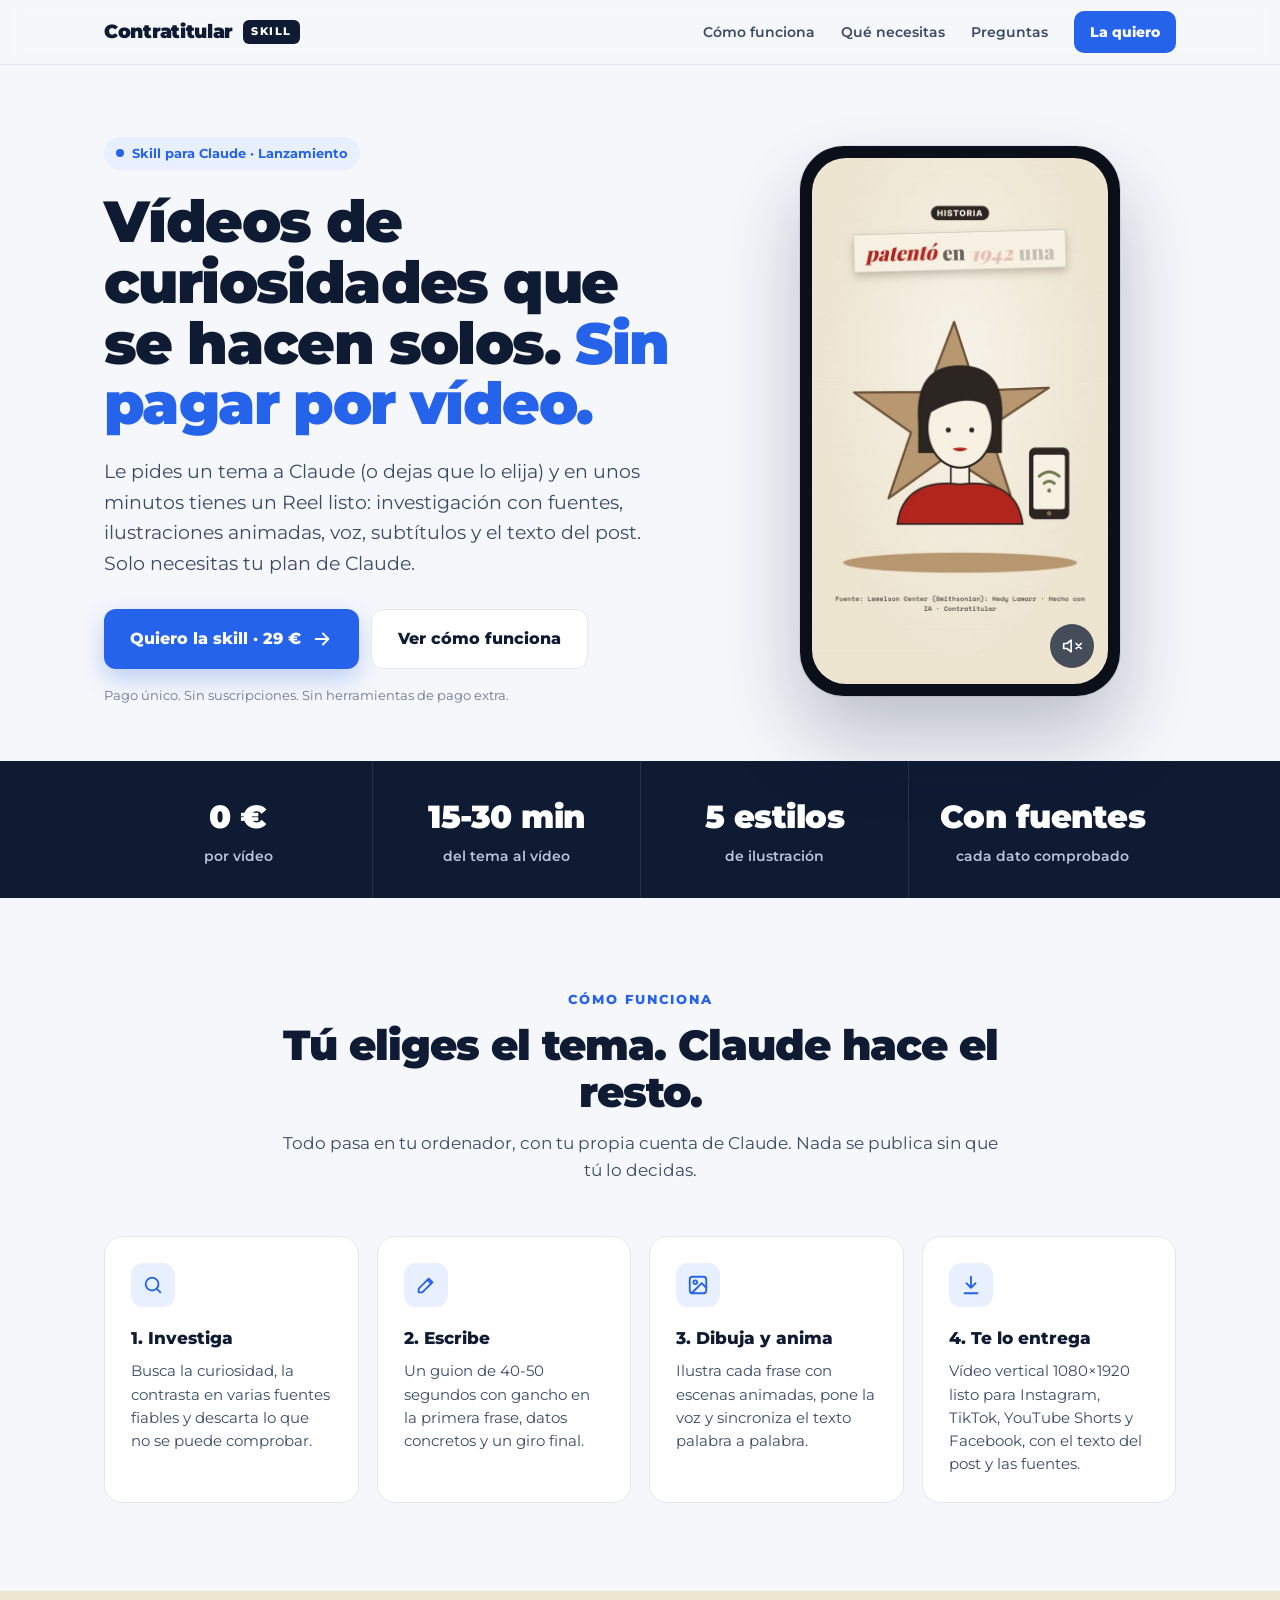
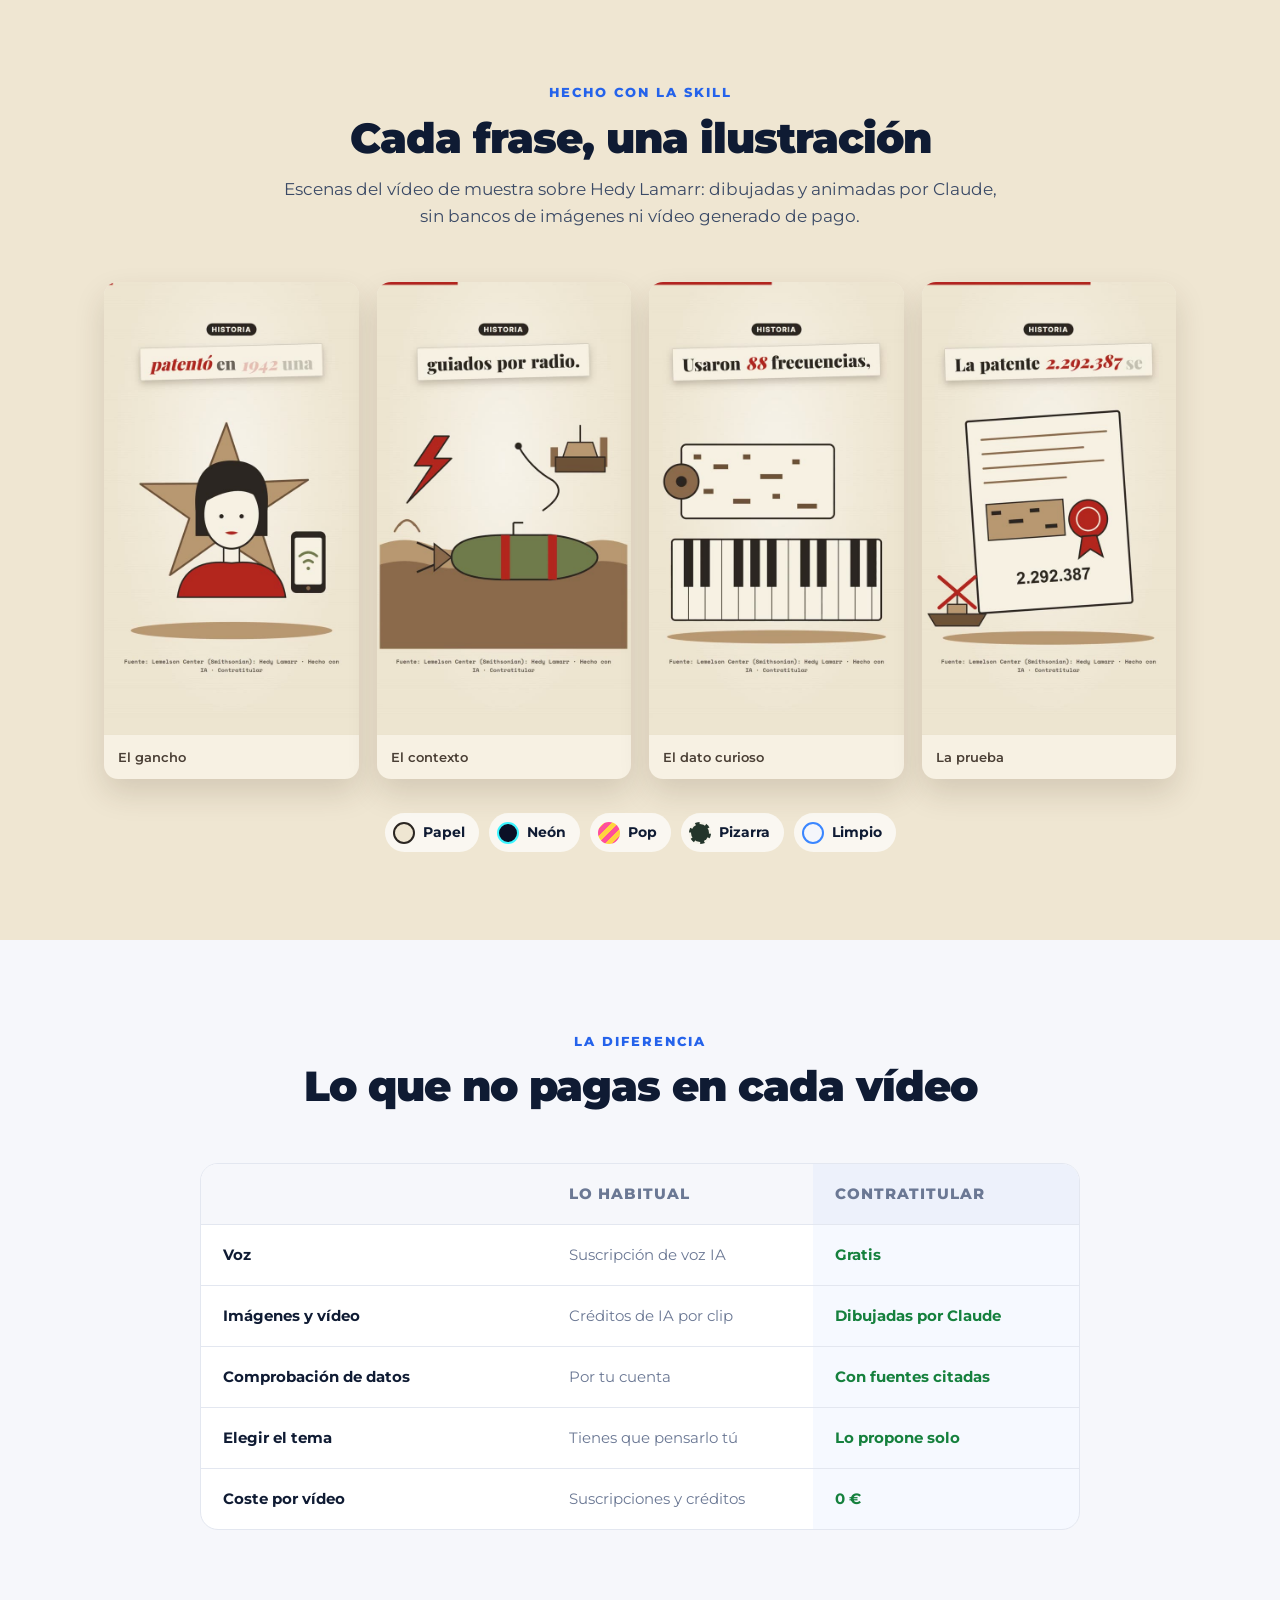
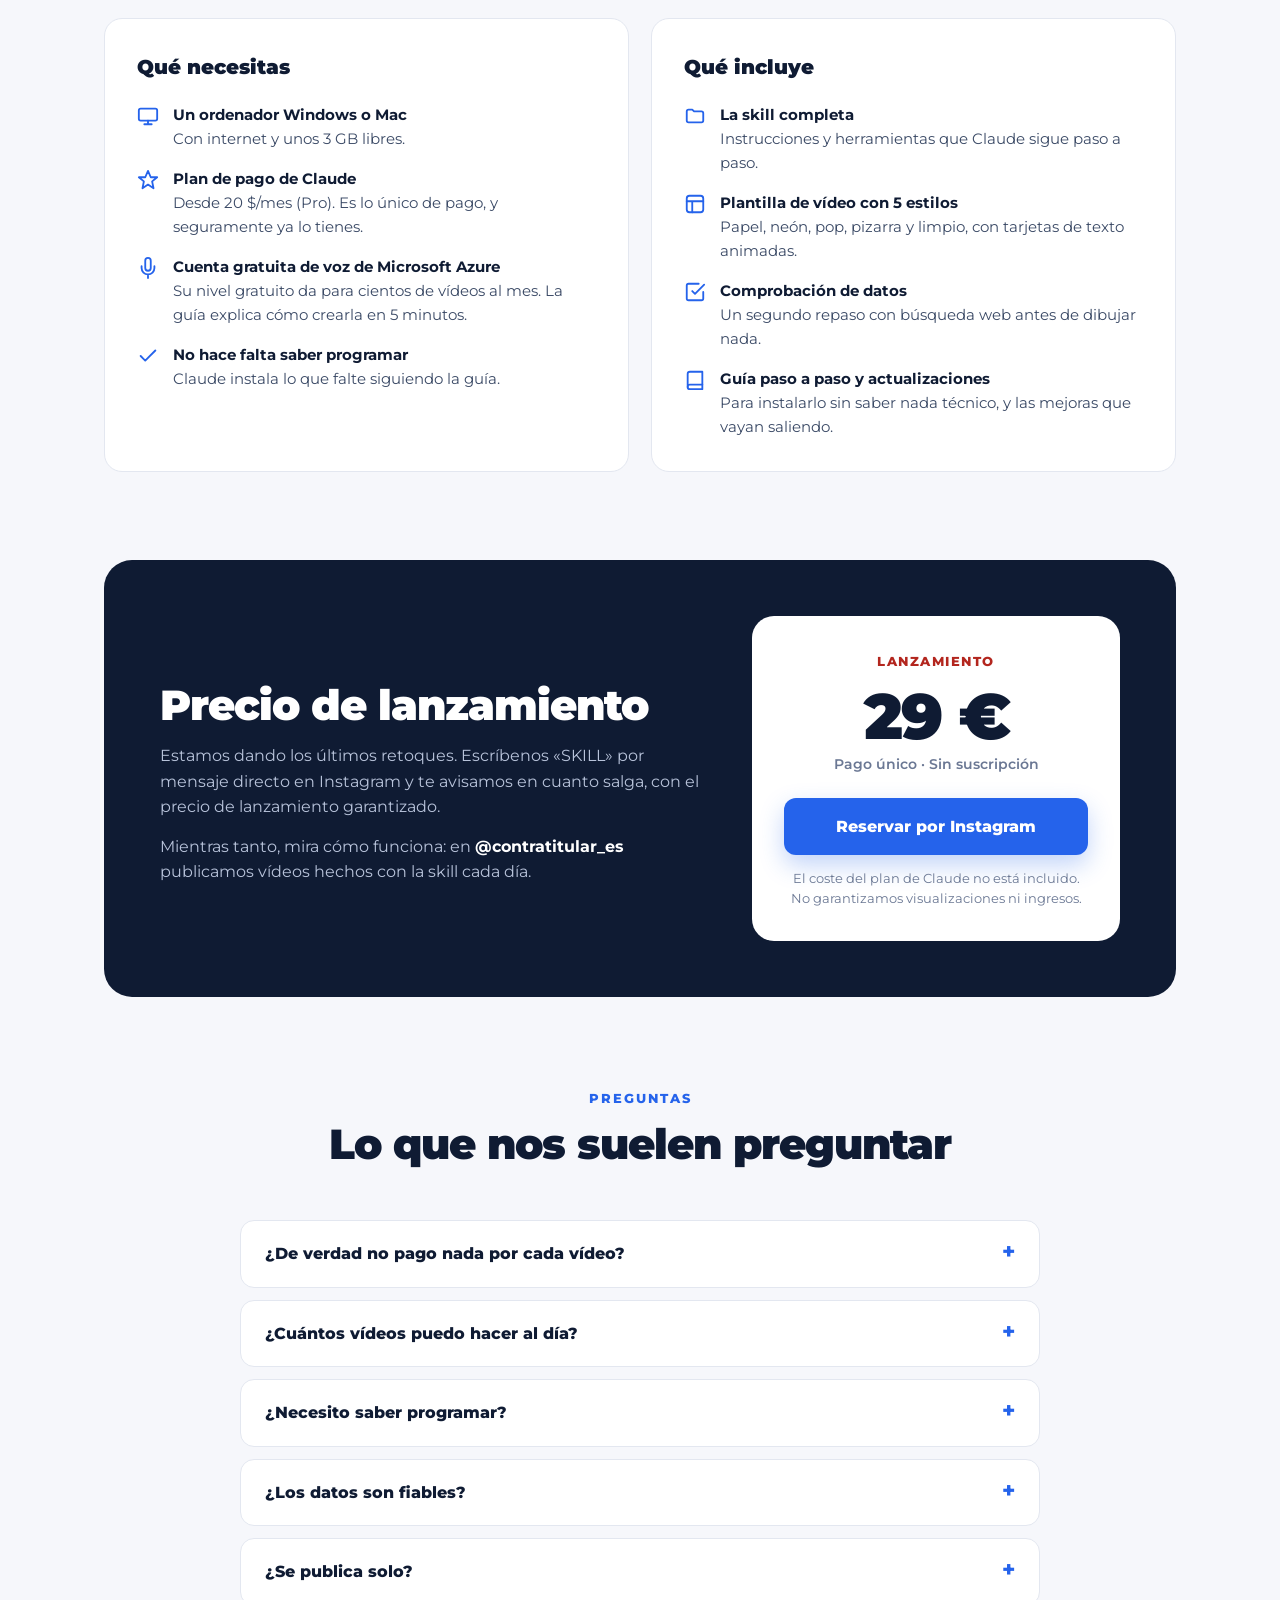
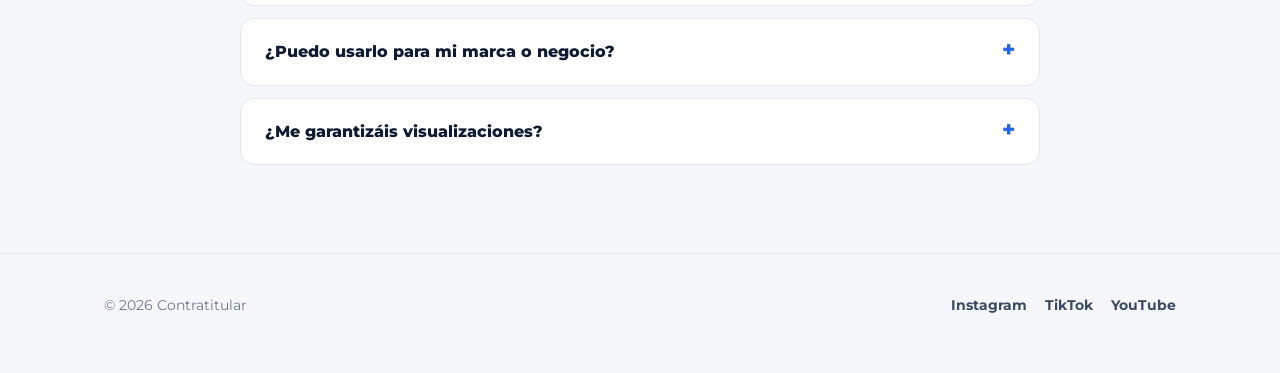
==== index.html @ 3883d8cd "Web de lanzamiento de la skill Contratitular" ====
<!doctype html>
<html lang="es">
<head>
<meta charset="utf-8">
<meta name="viewport" content="width=device-width, initial-scale=1">
<title>Contratitular · Vídeos de curiosidades gratis con Claude</title>
<meta name="description" content="La skill para crear Reels, Shorts y TikToks de curiosidades con ilustraciones animadas, voz y subtítulos. Sin pagar por vídeo: solo con tu plan de Claude.">
<meta property="og:title" content="Vídeos de curiosidades que se hacen solos">
<meta property="og:description" content="Ilustraciones animadas, voz, subtítulos y datos comprobados. 0 € por vídeo, solo con tu plan de Claude.">
<meta property="og:image" content="media/escena-1_5.jpg">
<link rel="preconnect" href="https://fonts.googleapis.com">
<link rel="preconnect" href="https://fonts.gstatic.com" crossorigin>
<link href="https://fonts.googleapis.com/css2?family=Montserrat:wght@500;600;700;800;900&display=swap" rel="stylesheet">
<style>
  :root {
    --tinta: #0F1B33;
    --tinta-2: #3B4A66;
    --suave: #6B7894;
    --fondo: #F6F7FB;
    --blanco: #FFFFFF;
    --azul: #2563EB;
    --azul-osc: #1D4ED8;
    --azul-claro: #E8EFFE;
    --rojo: #B3261E;
    --papel: #EFE6D2;
    --borde: #E3E7F0;
    --radio: 18px;
  }
  * { box-sizing: border-box; margin: 0; padding: 0; }
  html { scroll-behavior: smooth; }
  body { font-family: 'Montserrat', system-ui, sans-serif; color: var(--tinta); background: var(--fondo); line-height: 1.6; -webkit-font-smoothing: antialiased; }
  a { color: inherit; }
  img, video { display: block; max-width: 100%; }
  .envoltura { max-width: 1120px; margin: 0 auto; padding: 0 24px; }
  svg.ic { width: 22px; height: 22px; flex: none; stroke: currentColor; fill: none; stroke-width: 2; stroke-linecap: round; stroke-linejoin: round; }

  /* barra */
  .barra { position: sticky; top: 0; z-index: 10; background: rgba(246,247,251,.88); backdrop-filter: blur(10px); border-bottom: 1px solid var(--borde); }
  .barra .envoltura { display: flex; align-items: center; justify-content: space-between; height: 64px; }
  .marca { display: flex; align-items: center; gap: 10px; font-weight: 900; font-size: 19px; letter-spacing: -.3px; text-decoration: none; }
  .marca i { font-style: normal; font-size: 11px; font-weight: 800; letter-spacing: 1.5px; text-transform: uppercase; background: var(--tinta); color: #fff; padding: 3px 8px; border-radius: 6px; }
  .barra nav { display: flex; gap: 26px; align-items: center; font-size: 14px; font-weight: 600; color: var(--tinta-2); }
  .barra nav a { text-decoration: none; }
  .barra nav a:hover { color: var(--azul); }

  .boton { display: inline-flex; align-items: center; justify-content: center; gap: 10px; font: inherit; font-weight: 800; font-size: 16px; text-decoration: none; border: 0; cursor: pointer; border-radius: 12px; padding: 16px 26px; transition: transform .15s, background .15s, box-shadow .15s; }
  .boton.principal { background: var(--azul); color: #fff; box-shadow: 0 10px 24px rgba(37,99,235,.28); }
  .boton.principal:hover { background: var(--azul-osc); transform: translateY(-1px); }
  .boton.secundario { background: var(--blanco); color: var(--tinta); border: 1px solid var(--borde); }
  .boton.secundario:hover { border-color: var(--tinta-2); }
  .boton.chico { padding: 10px 16px; font-size: 14px; border-radius: 10px; box-shadow: none; }

  /* portada */
  .portada { padding: 72px 0 56px; }
  .portada .envoltura { display: grid; grid-template-columns: 1.15fr .85fr; gap: 56px; align-items: center; }
  .etiqueta { display: inline-flex; align-items: center; gap: 8px; font-size: 13px; font-weight: 700; color: var(--azul); background: var(--azul-claro); padding: 6px 12px; border-radius: 999px; margin-bottom: 22px; }
  .etiqueta b { width: 8px; height: 8px; border-radius: 50%; background: var(--azul); }
  h1 { font-size: clamp(36px, 5vw, 58px); line-height: 1.05; font-weight: 900; letter-spacing: -1.6px; }
  h1 em { font-style: normal; color: var(--azul); }
  .entradilla { font-size: 19px; color: var(--tinta-2); margin: 22px 0 30px; max-width: 560px; }
  .acciones { display: flex; gap: 12px; flex-wrap: wrap; }
  .nota { margin-top: 16px; font-size: 13px; color: var(--suave); }

  .movil { position: relative; width: 320px; margin: 0 auto; background: #0B0F1A; border-radius: 44px; padding: 12px; box-shadow: 0 40px 80px rgba(15,27,51,.25), 0 0 0 1px rgba(15,27,51,.08); }
  .movil video { width: 100%; aspect-ratio: 9/16; object-fit: cover; border-radius: 34px; background: var(--papel); }
  .sonido { position: absolute; bottom: 28px; right: 26px; width: 44px; height: 44px; border-radius: 50%; border: 0; background: rgba(15,27,51,.75); color: #fff; display: grid; place-items: center; cursor: pointer; }
  .sonido svg { width: 20px; height: 20px; }

  /* cifras */
  .cifras { background: var(--tinta); color: #fff; }
  .cifras .envoltura { display: grid; grid-template-columns: repeat(4, 1fr); }
  .cifra { padding: 30px 20px; text-align: center; border-left: 1px solid rgba(255,255,255,.1); }
  .cifra:first-child { border-left: 0; }
  .cifra strong { display: block; font-size: 32px; font-weight: 900; letter-spacing: -.5px; }
  .cifra span { font-size: 14px; color: #B8C3DA; font-weight: 600; }

  section { padding: 88px 0; }
  .titular { text-align: center; max-width: 720px; margin: 0 auto 52px; }
  .titular small { font-size: 13px; font-weight: 800; letter-spacing: 2px; text-transform: uppercase; color: var(--azul); }
  h2 { font-size: clamp(28px, 3.6vw, 42px); line-height: 1.12; font-weight: 900; letter-spacing: -1px; margin-top: 10px; }
  .titular p { color: var(--tinta-2); font-size: 17px; margin-top: 14px; }

  /* pasos */
  .pasos { display: grid; grid-template-columns: repeat(4, 1fr); gap: 18px; }
  .paso { background: var(--blanco); border: 1px solid var(--borde); border-radius: var(--radio); padding: 26px; }
  .paso .num { width: 44px; height: 44px; border-radius: 12px; display: grid; place-items: center; background: var(--azul-claro); color: var(--azul); margin-bottom: 18px; }
  .paso h3 { font-size: 17px; font-weight: 800; margin-bottom: 8px; }
  .paso p { font-size: 14.5px; color: var(--tinta-2); }

  /* escenas */
  .escenas { background: var(--papel); }
  .galeria { display: grid; grid-template-columns: repeat(4, 1fr); gap: 18px; }
  .galeria figure { background: #F7F1E3; border-radius: 14px; overflow: hidden; box-shadow: 0 14px 30px rgba(60,40,20,.15); }
  .galeria img { aspect-ratio: 9/16; object-fit: cover; width: 100%; }
  .galeria figcaption { font-size: 13px; font-weight: 600; color: #4A3F35; padding: 12px 14px; }
  .estilos { display: flex; gap: 10px; flex-wrap: wrap; justify-content: center; margin-top: 34px; }
  .estilo { display: flex; align-items: center; gap: 8px; background: rgba(255,255,255,.7); border-radius: 999px; padding: 8px 14px 8px 8px; font-size: 14px; font-weight: 700; }
  .estilo b { width: 22px; height: 22px; border-radius: 50%; }

  /* comparación */
  .tabla { background: var(--blanco); border: 1px solid var(--borde); border-radius: var(--radio); overflow: hidden; max-width: 880px; margin: 0 auto; }
  .fila { display: grid; grid-template-columns: 1.3fr 1fr 1fr; border-top: 1px solid var(--borde); }
  .fila:first-child { border-top: 0; background: var(--fondo); font-size: 13px; font-weight: 800; letter-spacing: 1px; text-transform: uppercase; color: var(--suave); }
  .fila > div { padding: 18px 22px; font-size: 15px; display: flex; align-items: center; gap: 10px; }
  .fila > div:first-child { font-weight: 700; }
  .fila .si { color: #15803D; font-weight: 700; }
  .fila .no { color: var(--suave); }
  .fila > div:last-child { background: rgba(37,99,235,.04); }

  /* requisitos e incluye */
  .dos { display: grid; grid-template-columns: 1fr 1fr; gap: 22px; }
  .caja { background: var(--blanco); border: 1px solid var(--borde); border-radius: var(--radio); padding: 32px; }
  .caja h3 { font-size: 20px; font-weight: 900; margin-bottom: 20px; }
  .lista { list-style: none; display: grid; gap: 16px; }
  .lista li { display: flex; gap: 14px; font-size: 15px; color: var(--tinta-2); }
  .lista li strong { color: var(--tinta); display: block; }
  .lista .ic { color: var(--azul); margin-top: 2px; }

  /* precio */
  .precio { background: var(--tinta); color: #fff; border-radius: 28px; padding: 56px; display: grid; grid-template-columns: 1.2fr .8fr; gap: 40px; align-items: center; }
  .precio h2 { color: #fff; }
  .precio p { color: #B8C3DA; margin-top: 14px; font-size: 16px; }
  .tarifa { background: #fff; color: var(--tinta); border-radius: 22px; padding: 32px; text-align: center; }
  .tarifa small { font-size: 13px; font-weight: 800; letter-spacing: 1.5px; text-transform: uppercase; color: var(--rojo); }
  .tarifa .importe { font-size: 64px; font-weight: 900; letter-spacing: -2px; line-height: 1.1; margin: 8px 0 2px; }
  .tarifa .unico { font-size: 14px; color: var(--suave); font-weight: 600; margin-bottom: 22px; }
  .tarifa .boton { width: 100%; }
  .tarifa .letra { font-size: 12.5px; color: var(--suave); margin-top: 14px; }

  /* preguntas */
  .faq { max-width: 800px; margin: 0 auto; display: grid; gap: 12px; }
  details { background: var(--blanco); border: 1px solid var(--borde); border-radius: 14px; padding: 20px 24px; }
  summary { font-weight: 800; font-size: 16px; cursor: pointer; list-style: none; display: flex; justify-content: space-between; gap: 16px; }
  summary::-webkit-details-marker { display: none; }
  summary::after { content: '+'; font-size: 22px; line-height: 1; color: var(--azul); }
  details[open] summary::after { content: '–'; }
  details p { margin-top: 12px; color: var(--tinta-2); font-size: 15px; }

  footer { border-top: 1px solid var(--borde); padding: 40px 0 56px; font-size: 14px; color: var(--suave); }
  footer .envoltura { display: flex; justify-content: space-between; gap: 20px; flex-wrap: wrap; align-items: center; }
  .redes { display: flex; gap: 18px; }
  .redes a { display: flex; align-items: center; gap: 6px; text-decoration: none; font-weight: 700; color: var(--tinta-2); }
  .redes a:hover { color: var(--azul); }

  .fijo { display: none; }

  @media (max-width: 900px) {
    .portada .envoltura, .precio, .dos { grid-template-columns: 1fr; }
    .portada { padding-top: 40px; }
    .pasos, .galeria { grid-template-columns: 1fr 1fr; }
    .cifras .envoltura { grid-template-columns: 1fr 1fr; }
    .cifra:nth-child(3) { border-left: 0; }
    .cifra { border-top: 1px solid rgba(255,255,255,.1); }
    .barra nav a:not(.boton) { display: none; }
    .precio { padding: 32px 24px; }
    section { padding: 64px 0; }
    .fila { grid-template-columns: 1fr 1fr 1fr; }
    .fila > div { padding: 14px 12px; font-size: 13.5px; }
  }
  @media (max-width: 560px) {
    .envoltura { padding: 0 16px; }
    .pasos { grid-template-columns: 1fr; }
    .cifra { padding: 22px 10px; }
    .cifra strong { font-size: 22px; }
    .cifra span { font-size: 12.5px; }
    .movil { width: 260px; }
    .fijo { display: block; position: fixed; left: 12px; right: 12px; bottom: 12px; z-index: 20; }
    .fijo .boton { width: 100%; }
    footer { padding-bottom: 96px; }
  }
</style>
</head>
<body>

<header class="barra">
  <div class="envoltura">
    <a class="marca" href="#">Contratitular <i>Skill</i></a>
    <nav>
      <a href="#como">Cómo funciona</a>
      <a href="#requisitos">Qué necesitas</a>
      <a href="#preguntas">Preguntas</a>
      <a class="boton principal chico" href="#precio">La quiero</a>
    </nav>
  </div>
</header>

<main>
  <div class="portada">
    <div class="envoltura">
      <div>
        <span class="etiqueta"><b></b>Skill para Claude · Lanzamiento</span>
        <h1>Vídeos de curiosidades que se hacen solos. <em>Sin pagar por vídeo.</em></h1>
        <p class="entradilla">Le pides un tema a Claude (o dejas que lo elija) y en unos minutos tienes un Reel listo: investigación con fuentes, ilustraciones animadas, voz, subtítulos y el texto del post. Solo necesitas tu plan de Claude.</p>
        <div class="acciones">
          <a class="boton principal" href="#precio">Quiero la skill · 29 €
            <svg class="ic" viewBox="0 0 24 24"><path d="M5 12h14M13 6l6 6-6 6"/></svg></a>
          <a class="boton secundario" href="#como">Ver cómo funciona</a>
        </div>
        <p class="nota">Pago único. Sin suscripciones. Sin herramientas de pago extra.</p>
      </div>
      <div class="movil">
        <video id="muestra" src="media/muestra-hedy.mp4" poster="media/escena-1_5.jpg" autoplay muted loop playsinline></video>
        <button class="sonido" id="sonido" aria-label="Activar sonido">
          <svg viewBox="0 0 24 24" fill="none" stroke="currentColor" stroke-width="2" stroke-linecap="round" stroke-linejoin="round"><path d="M11 5 6 9H2v6h4l5 4V5z"/><path id="ondas" d="M23 9l-6 6M17 9l6 6"/></svg>
        </button>
      </div>
    </div>
  </div>

  <div class="cifras">
    <div class="envoltura">
      <div class="cifra"><strong>0 €</strong><span>por vídeo</span></div>
      <div class="cifra"><strong>15-30 min</strong><span>del tema al vídeo</span></div>
      <div class="cifra"><strong>5 estilos</strong><span>de ilustración</span></div>
      <div class="cifra"><strong>Con fuentes</strong><span>cada dato comprobado</span></div>
    </div>
  </div>

  <section id="como">
    <div class="envoltura">
      <div class="titular">
        <small>Cómo funciona</small>
        <h2>Tú eliges el tema. Claude hace el resto.</h2>
        <p>Todo pasa en tu ordenador, con tu propia cuenta de Claude. Nada se publica sin que tú lo decidas.</p>
      </div>
      <div class="pasos">
        <div class="paso">
          <div class="num"><svg class="ic" viewBox="0 0 24 24"><circle cx="11" cy="11" r="7"/><path d="m20 20-3.5-3.5"/></svg></div>
          <h3>1. Investiga</h3>
          <p>Busca la curiosidad, la contrasta en varias fuentes fiables y descarta lo que no se puede comprobar.</p>
        </div>
        <div class="paso">
          <div class="num"><svg class="ic" viewBox="0 0 24 24"><path d="M4 20h4L19 9l-4-4L4 16v4z"/><path d="m13.5 6.5 4 4"/></svg></div>
          <h3>2. Escribe</h3>
          <p>Un guion de 40-50 segundos con gancho en la primera frase, datos concretos y un giro final.</p>
        </div>
        <div class="paso">
          <div class="num"><svg class="ic" viewBox="0 0 24 24"><rect x="3" y="3" width="18" height="18" rx="3"/><circle cx="9" cy="9" r="2"/><path d="m21 15-5-5L5 21"/></svg></div>
          <h3>3. Dibuja y anima</h3>
          <p>Ilustra cada frase con escenas animadas, pone la voz y sincroniza el texto palabra a palabra.</p>
        </div>
        <div class="paso">
          <div class="num"><svg class="ic" viewBox="0 0 24 24"><path d="M12 3v12M7 10l5 5 5-5"/><path d="M5 21h14"/></svg></div>
          <h3>4. Te lo entrega</h3>
          <p>Vídeo vertical 1080×1920 listo para Instagram, TikTok, YouTube Shorts y Facebook, con el texto del post y las fuentes.</p>
        </div>
      </div>
    </div>
  </section>

  <section class="escenas">
    <div class="envoltura">
      <div class="titular">
        <small>Hecho con la skill</small>
        <h2>Cada frase, una ilustración</h2>
        <p>Escenas del vídeo de muestra sobre Hedy Lamarr: dibujadas y animadas por Claude, sin bancos de imágenes ni vídeo generado de pago.</p>
      </div>
      <div class="galeria">
        <figure><img src="media/escena-1_5.jpg" alt="Escena: una actriz de cine con un móvil" loading="lazy"><figcaption>El gancho</figcaption></figure>
        <figure><img src="media/escena-14.jpg" alt="Escena: un torpedo guiado por radio" loading="lazy"><figcaption>El contexto</figcaption></figure>
        <figure><img src="media/escena-21.jpg" alt="Escena: un piano y un rollo de pianola" loading="lazy"><figcaption>El dato curioso</figcaption></figure>
        <figure><img src="media/escena-29.jpg" alt="Escena: la patente número 2.292.387" loading="lazy"><figcaption>La prueba</figcaption></figure>
      </div>
      <div class="estilos">
        <span class="estilo"><b style="background:#EFE6D2;border:2px solid #2B2622"></b>Papel</span>
        <span class="estilo"><b style="background:#0B1026;border:2px solid #3DF5FF"></b>Neón</span>
        <span class="estilo"><b style="background:repeating-linear-gradient(135deg,#FFD23F 0 5px,#FF4F9A 5px 10px)"></b>Pop</span>
        <span class="estilo"><b style="background:#23352B;border:2px dashed #F3F1E7"></b>Pizarra</span>
        <span class="estilo"><b style="background:#F4F6FB;border:2px solid #3A86FF"></b>Limpio</span>
      </div>
    </div>
  </section>

  <section>
    <div class="envoltura">
      <div class="titular">
        <small>La diferencia</small>
        <h2>Lo que no pagas en cada vídeo</h2>
      </div>
      <div class="tabla">
        <div class="fila"><div></div><div>Lo habitual</div><div>Contratitular</div></div>
        <div class="fila"><div>Voz</div><div class="no">Suscripción de voz IA</div><div class="si">Gratis</div></div>
        <div class="fila"><div>Imágenes y vídeo</div><div class="no">Créditos de IA por clip</div><div class="si">Dibujadas por Claude</div></div>
        <div class="fila"><div>Comprobación de datos</div><div class="no">Por tu cuenta</div><div class="si">Con fuentes citadas</div></div>
        <div class="fila"><div>Elegir el tema</div><div class="no">Tienes que pensarlo tú</div><div class="si">Lo propone solo</div></div>
        <div class="fila"><div>Coste por vídeo</div><div class="no">Suscripciones y créditos</div><div class="si">0 €</div></div>
      </div>
    </div>
  </section>

  <section id="requisitos" style="padding-top:0">
    <div class="envoltura dos">
      <div class="caja">
        <h3>Qué necesitas</h3>
        <ul class="lista">
          <li><svg class="ic" viewBox="0 0 24 24"><rect x="2" y="4" width="20" height="13" rx="2"/><path d="M8 21h8M12 17v4"/></svg><div><strong>Un ordenador Windows o Mac</strong>Con internet y unos 3 GB libres.</div></li>
          <li><svg class="ic" viewBox="0 0 24 24"><path d="M12 2l3 7h7l-5.5 4.5L18 21l-6-4-6 4 1.5-7.5L2 9h7z"/></svg><div><strong>Plan de pago de Claude</strong>Desde 20 $/mes (Pro). Es lo único de pago, y seguramente ya lo tienes.</div></li>
          <li><svg class="ic" viewBox="0 0 24 24"><path d="M12 1a3 3 0 0 0-3 3v8a3 3 0 0 0 6 0V4a3 3 0 0 0-3-3z"/><path d="M19 10v2a7 7 0 0 1-14 0v-2M12 19v4"/></svg><div><strong>Cuenta gratuita de voz de Microsoft Azure</strong>Su nivel gratuito da para cientos de vídeos al mes. La guía explica cómo crearla en 5 minutos.</div></li>
          <li><svg class="ic" viewBox="0 0 24 24"><path d="M20 6 9 17l-5-5"/></svg><div><strong>No hace falta saber programar</strong>Claude instala lo que falte siguiendo la guía.</div></li>
        </ul>
      </div>
      <div class="caja">
        <h3>Qué incluye</h3>
        <ul class="lista">
          <li><svg class="ic" viewBox="0 0 24 24"><path d="M3 7a2 2 0 0 1 2-2h4l2 2h8a2 2 0 0 1 2 2v8a2 2 0 0 1-2 2H5a2 2 0 0 1-2-2z"/></svg><div><strong>La skill completa</strong>Instrucciones y herramientas que Claude sigue paso a paso.</div></li>
          <li><svg class="ic" viewBox="0 0 24 24"><rect x="3" y="3" width="18" height="18" rx="3"/><path d="M3 9h18M9 21V9"/></svg><div><strong>Plantilla de vídeo con 5 estilos</strong>Papel, neón, pop, pizarra y limpio, con tarjetas de texto animadas.</div></li>
          <li><svg class="ic" viewBox="0 0 24 24"><path d="M9 11l3 3L22 4"/><path d="M21 12v7a2 2 0 0 1-2 2H5a2 2 0 0 1-2-2V5a2 2 0 0 1 2-2h11"/></svg><div><strong>Comprobación de datos</strong>Un segundo repaso con búsqueda web antes de dibujar nada.</div></li>
          <li><svg class="ic" viewBox="0 0 24 24"><path d="M4 19.5A2.5 2.5 0 0 1 6.5 17H20V3H6.5A2.5 2.5 0 0 0 4 5.5z"/><path d="M4 19.5A2.5 2.5 0 0 0 6.5 22H20v-5"/></svg><div><strong>Guía paso a paso y actualizaciones</strong>Para instalarlo sin saber nada técnico, y las mejoras que vayan saliendo.</div></li>
        </ul>
      </div>
    </div>
  </section>

  <section id="precio" style="padding-top:0">
    <div class="envoltura">
      <div class="precio">
        <div>
          <h2>Precio de lanzamiento</h2>
          <p>Estamos dando los últimos retoques. Escríbenos «SKILL» por mensaje directo en Instagram y te avisamos en cuanto salga, con el precio de lanzamiento garantizado.</p>
          <p>Mientras tanto, mira cómo funciona: en <strong style="color:#fff">@contratitular_es</strong> publicamos vídeos hechos con la skill cada día.</p>
        </div>
        <div class="tarifa">
          <small>Lanzamiento</small>
          <div class="importe">29 €</div>
          <div class="unico">Pago único · Sin suscripción</div>
          <a class="boton principal" href="https://ig.me/m/contratitular_es" target="_blank" rel="noopener">Reservar por Instagram</a>
          <p class="letra">El coste del plan de Claude no está incluido. No garantizamos visualizaciones ni ingresos.</p>
        </div>
      </div>
    </div>
  </section>

  <section id="preguntas" style="padding-top:0">
    <div class="envoltura">
      <div class="titular"><small>Preguntas</small><h2>Lo que nos suelen preguntar</h2></div>
      <div class="faq">
        <details><summary>¿De verdad no pago nada por cada vídeo?</summary><p>No. El guion y los dibujos los hace Claude con tu plan de pago, la voz sale del nivel gratuito de Microsoft Azure y el montaje se hace en tu ordenador. Lo único que pagas es tu suscripción de Claude, que cuenta para su límite de uso.</p></details>
        <details><summary>¿Cuántos vídeos puedo hacer al día?</summary><p>Con el plan Pro, normalmente 1 o 2 al día. Con un plan Max, bastantes más. Cada vídeo usa unas pocas consultas a Claude.</p></details>
        <details><summary>¿Necesito saber programar?</summary><p>No. Sigues la guía, Claude instala lo necesario y luego solo le pides vídeos en lenguaje normal.</p></details>
        <details><summary>¿Los datos son fiables?</summary><p>La skill obliga a Claude a contrastar cada dato en varias fuentes y hace un segundo repaso antes de dibujar. Las fuentes salen en el texto del post. Aun así, te recomendamos echarle un vistazo antes de publicar.</p></details>
        <details><summary>¿Se publica solo?</summary><p>No: la skill te entrega el vídeo y el texto, y tú decides dónde y cuándo subirlo.</p></details>
        <details><summary>¿Puedo usarlo para mi marca o negocio?</summary><p>Sí. Puedes cambiar los temas, los colores y el estilo para adaptarlo a tu cuenta.</p></details>
        <details><summary>¿Me garantizáis visualizaciones?</summary><p>No. Te damos la herramienta para publicar con constancia y calidad; los resultados dependen de cada cuenta.</p></details>
      </div>
    </div>
  </section>
</main>

<footer>
  <div class="envoltura">
    <span>© 2026 Contratitular</span>
    <div class="redes">
      <a href="https://www.instagram.com/contratitular_es/" target="_blank" rel="noopener">Instagram</a>
      <a href="https://www.tiktok.com/@contratitular" target="_blank" rel="noopener">TikTok</a>
      <a href="https://www.youtube.com/@contratitular" target="_blank" rel="noopener">YouTube</a>
    </div>
  </div>
</footer>

<div class="fijo"><a class="boton principal" href="#precio">Quiero la skill · 29 €</a></div>

<script>
  const v = document.getElementById('muestra');
  const b = document.getElementById('sonido');
  const ondas = document.getElementById('ondas');
  b.addEventListener('click', () => {
    v.muted = !v.muted;
    if (!v.muted) { v.currentTime = 0; v.play(); }
    ondas.setAttribute('d', v.muted ? 'M23 9l-6 6M17 9l6 6' : 'M15.5 8.5a5 5 0 0 1 0 7M19 5a10 10 0 0 1 0 14');
    b.setAttribute('aria-label', v.muted ? 'Activar sonido' : 'Silenciar');
  });
</script>
</body>
</html>
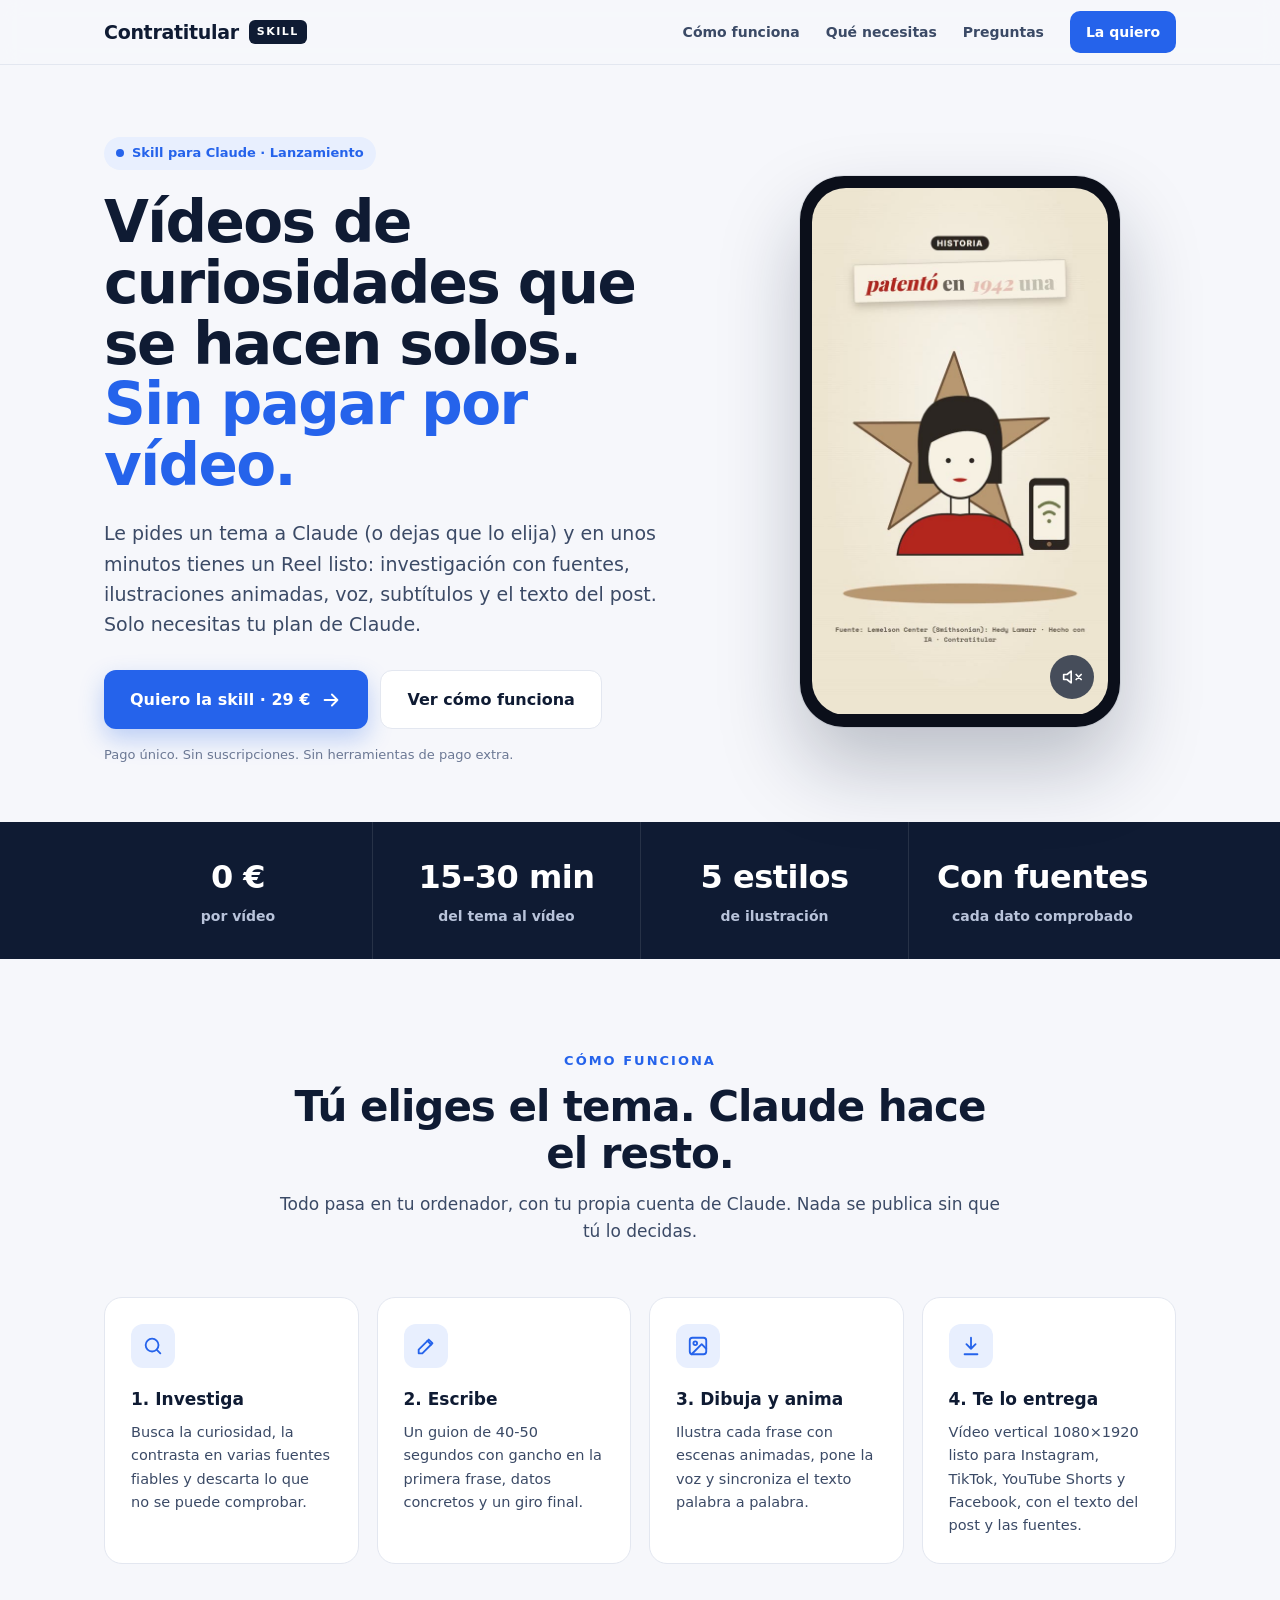
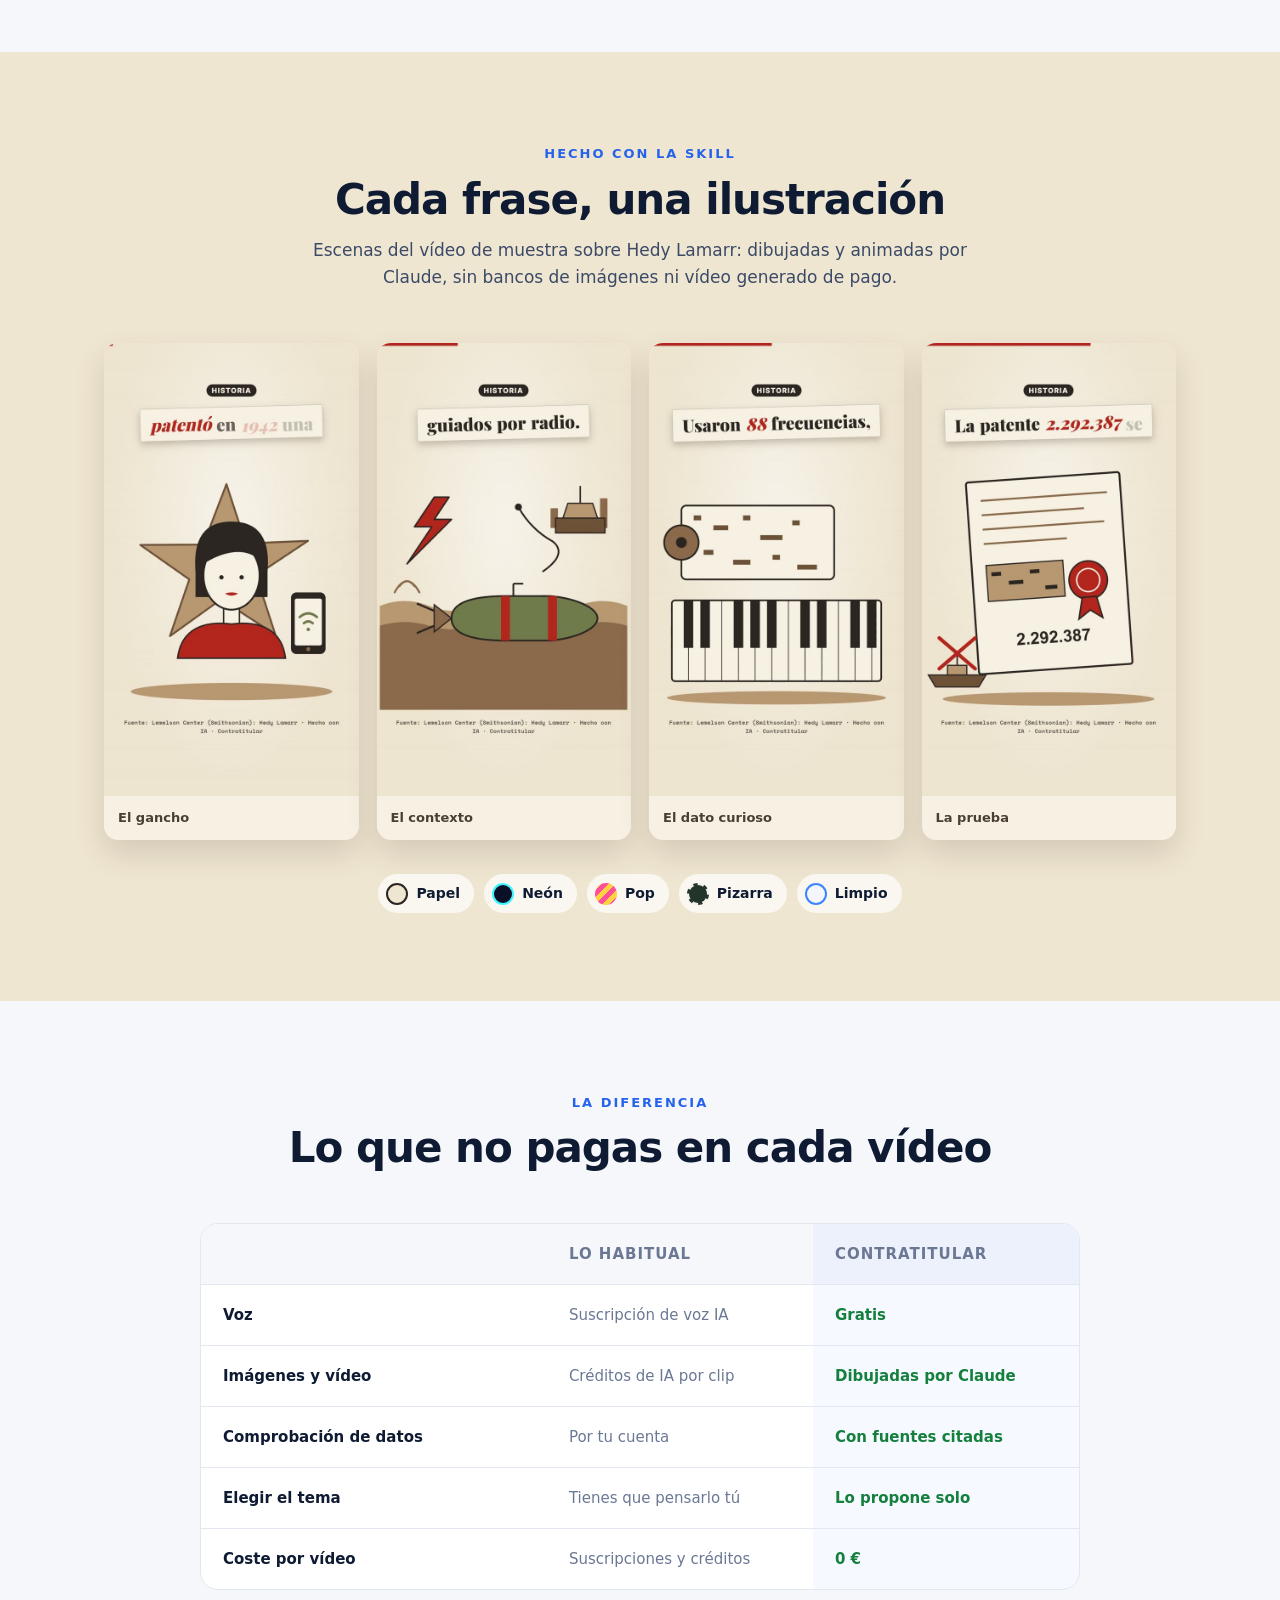
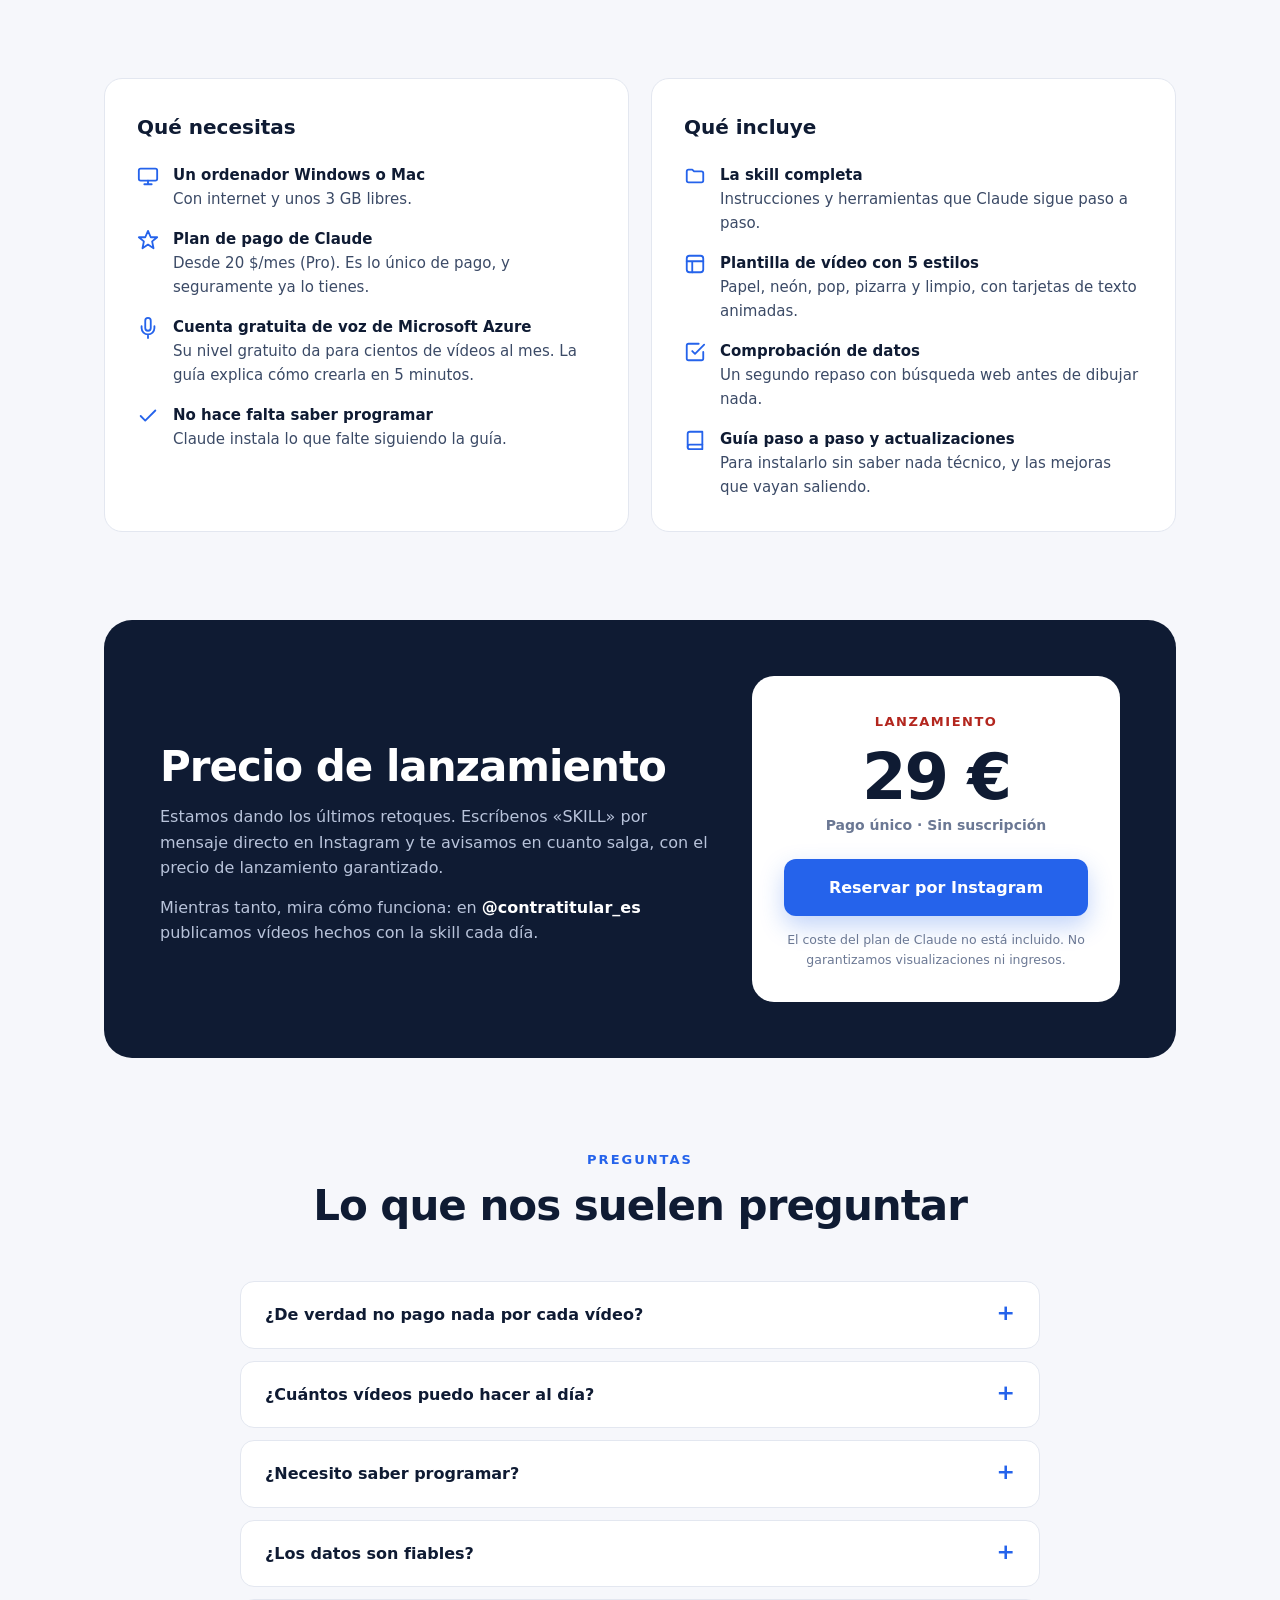
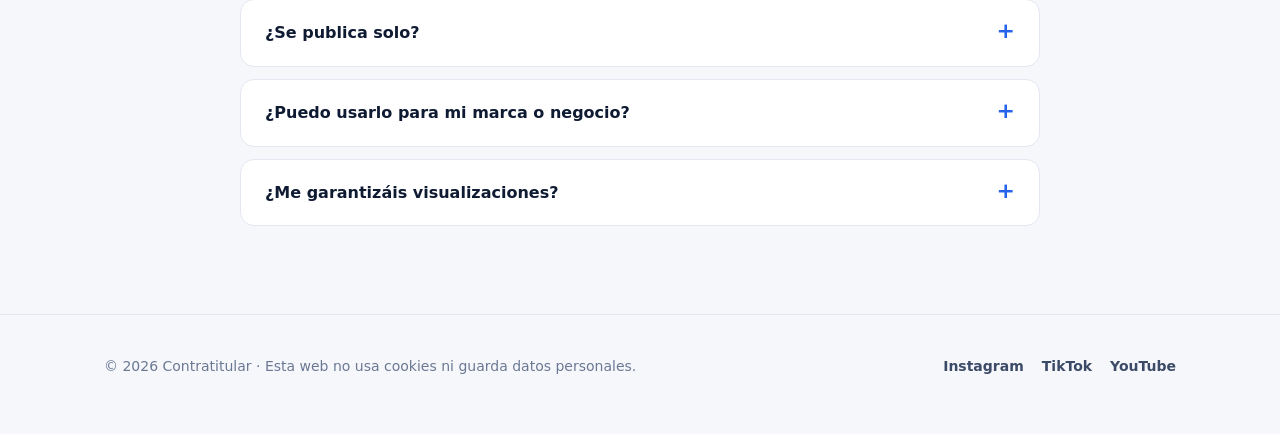
==== commit b0e2d1e2: "Web de lanzamiento de la skill Contratitular" ====
--- a/index.html
+++ b/index.html
@@ -8,10 +8,13 @@
 <meta property="og:title" content="Vídeos de curiosidades que se hacen solos">
 <meta property="og:description" content="Ilustraciones animadas, voz, subtítulos y datos comprobados. 0 € por vídeo, solo con tu plan de Claude.">
 <meta property="og:image" content="media/escena-1_5.jpg">
-<link rel="preconnect" href="https://fonts.googleapis.com">
-<link rel="preconnect" href="https://fonts.gstatic.com" crossorigin>
-<link href="https://fonts.googleapis.com/css2?family=Montserrat:wght@500;600;700;800;900&display=swap" rel="stylesheet">
+<link rel="preload" href="fuentes/montserrat-latin.woff2" as="font" type="font/woff2" crossorigin>
 <style>
+  /* Montserrat alojada en la propia web (no se envía la IP de los visitantes a Google) */
+  @font-face { font-family: 'Montserrat'; font-style: normal; font-weight: 500 900; font-display: swap; src: url(fuentes/montserrat-latin.woff2) format('woff2');
+    unicode-range: U+0000-00FF, U+0131, U+0152-0153, U+02BB-02BC, U+02C6, U+02DA, U+02DC, U+0304, U+0308, U+0329, U+2000-206F, U+20AC, U+2122, U+2191, U+2193, U+2212, U+2215, U+FEFF, U+FFFD; }
+  @font-face { font-family: 'Montserrat'; font-style: normal; font-weight: 500 900; font-display: swap; src: url(fuentes/montserrat-latin-ext.woff2) format('woff2');
+    unicode-range: U+0100-02BA, U+02BD-02C5, U+02C7-02CC, U+02CE-02D7, U+02DD-02FF, U+0304, U+0308, U+0329, U+1D00-1DBF, U+1E00-1E9F, U+1EF2-1EFF, U+2020, U+20A0-20AB, U+20AD-20C4, U+2113, U+2C60-2C7F, U+A720-A7FF; }
   :root {
     --tinta: #0F1B33;
     --tinta-2: #3B4A66;
@@ -323,7 +326,7 @@
           <small>Lanzamiento</small>
           <div class="importe">29 €</div>
           <div class="unico">Pago único · Sin suscripción</div>
-          <a class="boton principal" href="https://ig.me/m/contratitular_es" target="_blank" rel="noopener">Reservar por Instagram</a>
+          <a class="boton principal" href="https://ig.me/m/contratitular_es" target="_blank" rel="noopener" data-goatcounter-click="reservar-instagram" data-goatcounter-title="Botón Reservar por Instagram">Reservar por Instagram</a>
           <p class="letra">El coste del plan de Claude no está incluido. No garantizamos visualizaciones ni ingresos.</p>
         </div>
       </div>
@@ -348,7 +351,7 @@
 
 <footer>
   <div class="envoltura">
-    <span>© 2026 Contratitular</span>
+    <span>© 2026 Contratitular · Esta web no usa cookies ni guarda datos personales.</span>
     <div class="redes">
       <a href="https://www.instagram.com/contratitular_es/" target="_blank" rel="noopener">Instagram</a>
       <a href="https://www.tiktok.com/@contratitular" target="_blank" rel="noopener">TikTok</a>
@@ -369,6 +372,10 @@
     ondas.setAttribute('d', v.muted ? 'M23 9l-6 6M17 9l6 6' : 'M15.5 8.5a5 5 0 0 1 0 7M19 5a10 10 0 0 1 0 14');
     b.setAttribute('aria-label', v.muted ? 'Activar sonido' : 'Silenciar');
   });
+  // Clic en «activar sonido» del vídeo de muestra
+  b.addEventListener('click', () => { if (!v.muted && window.goatcounter && window.goatcounter.count) window.goatcounter.count({ path: 'sonido-video', title: 'Activa el sonido del vídeo', event: true }); });
 </script>
+<!-- Estadísticas de visitas (GoatCounter: sin cookies, no necesita aviso) · panel: https://contratitular.goatcounter.com -->
+<script data-goatcounter="https://contratitular.goatcounter.com/count" async src="//gc.zgo.at/count.js"></script>
 </body>
 </html>
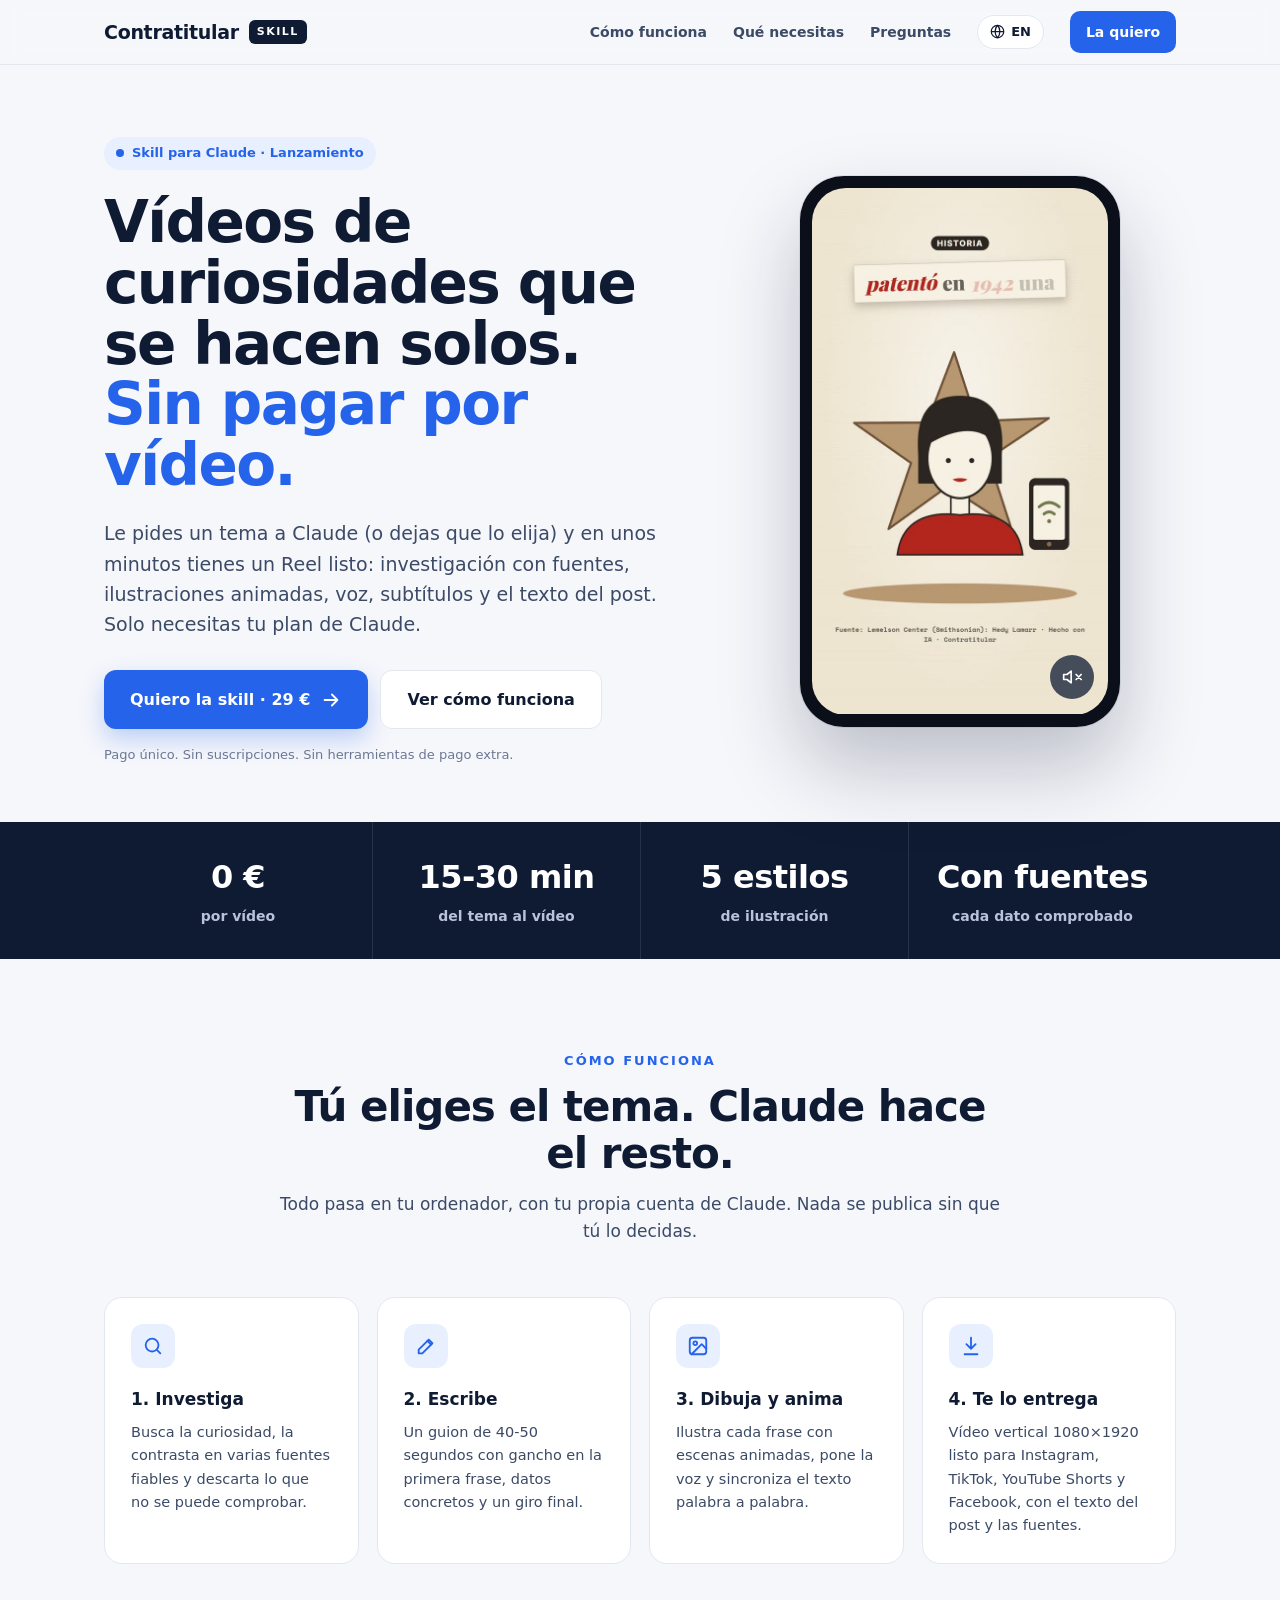
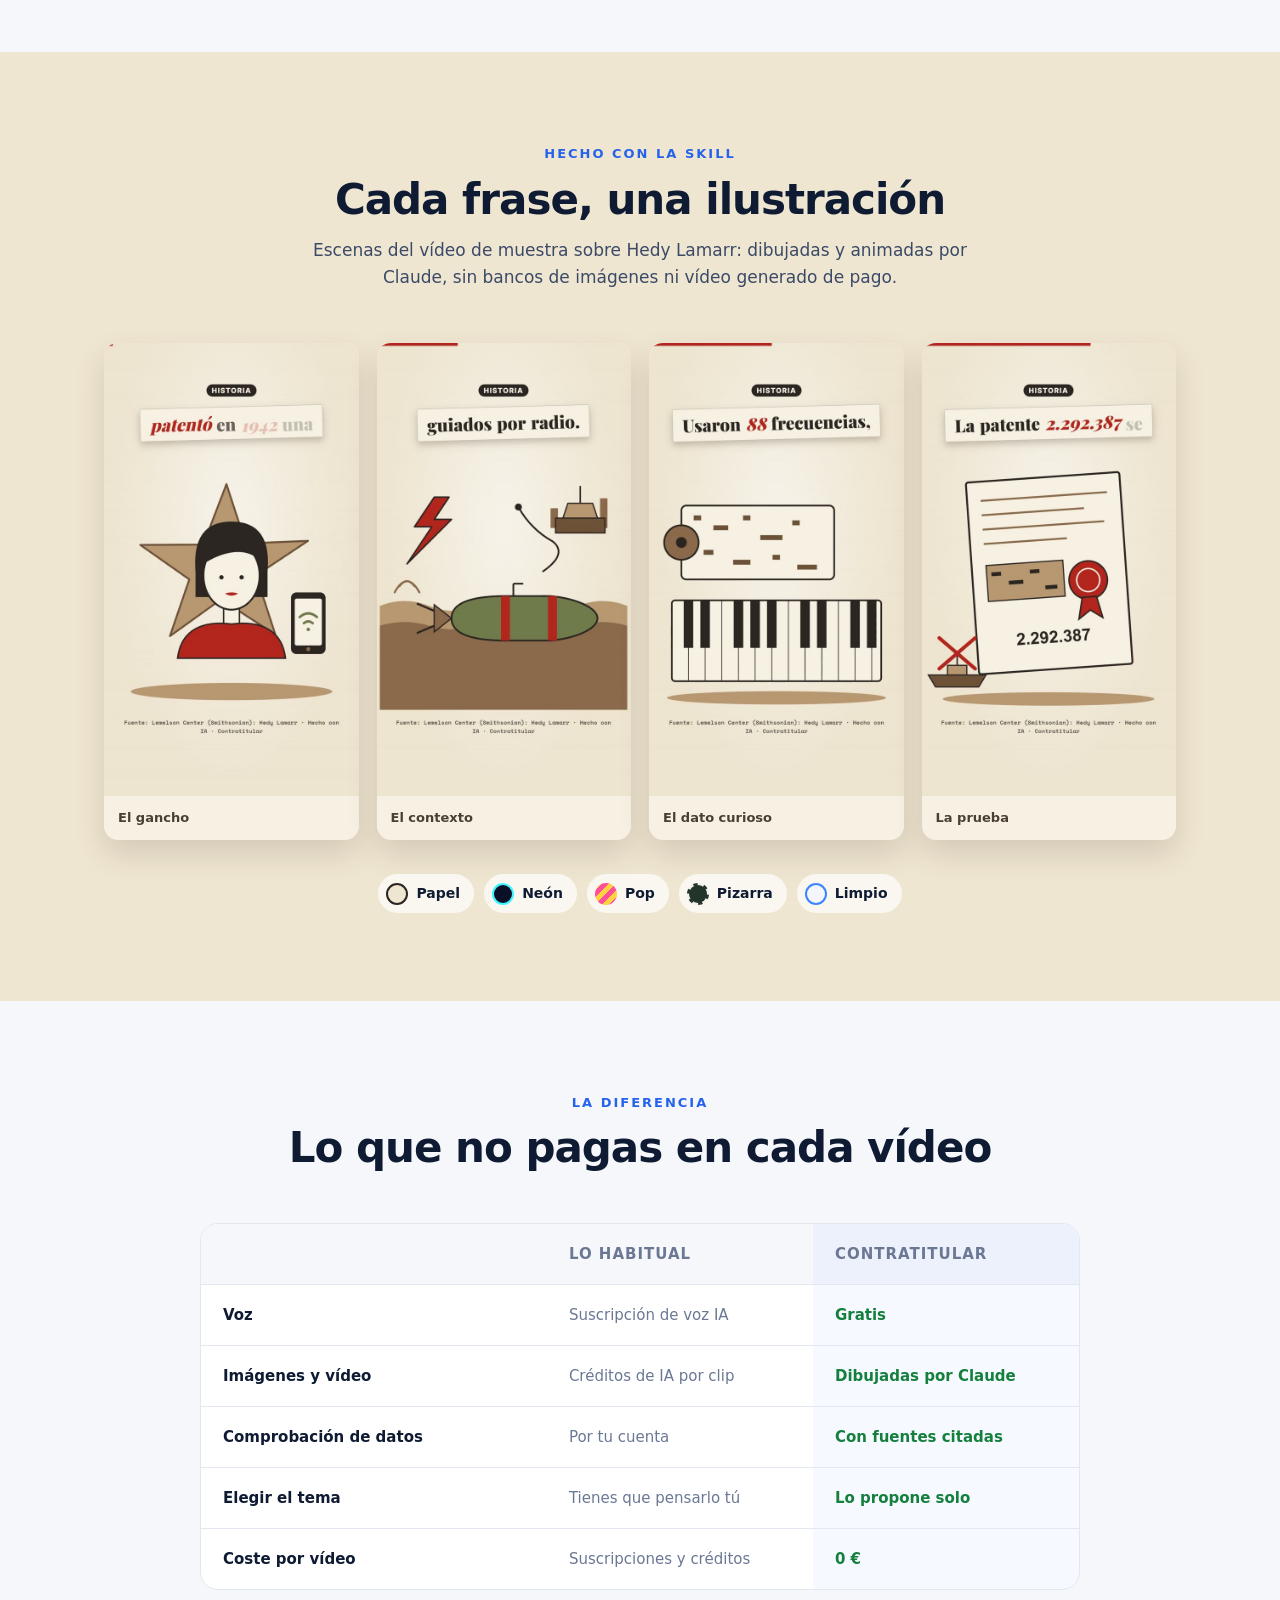
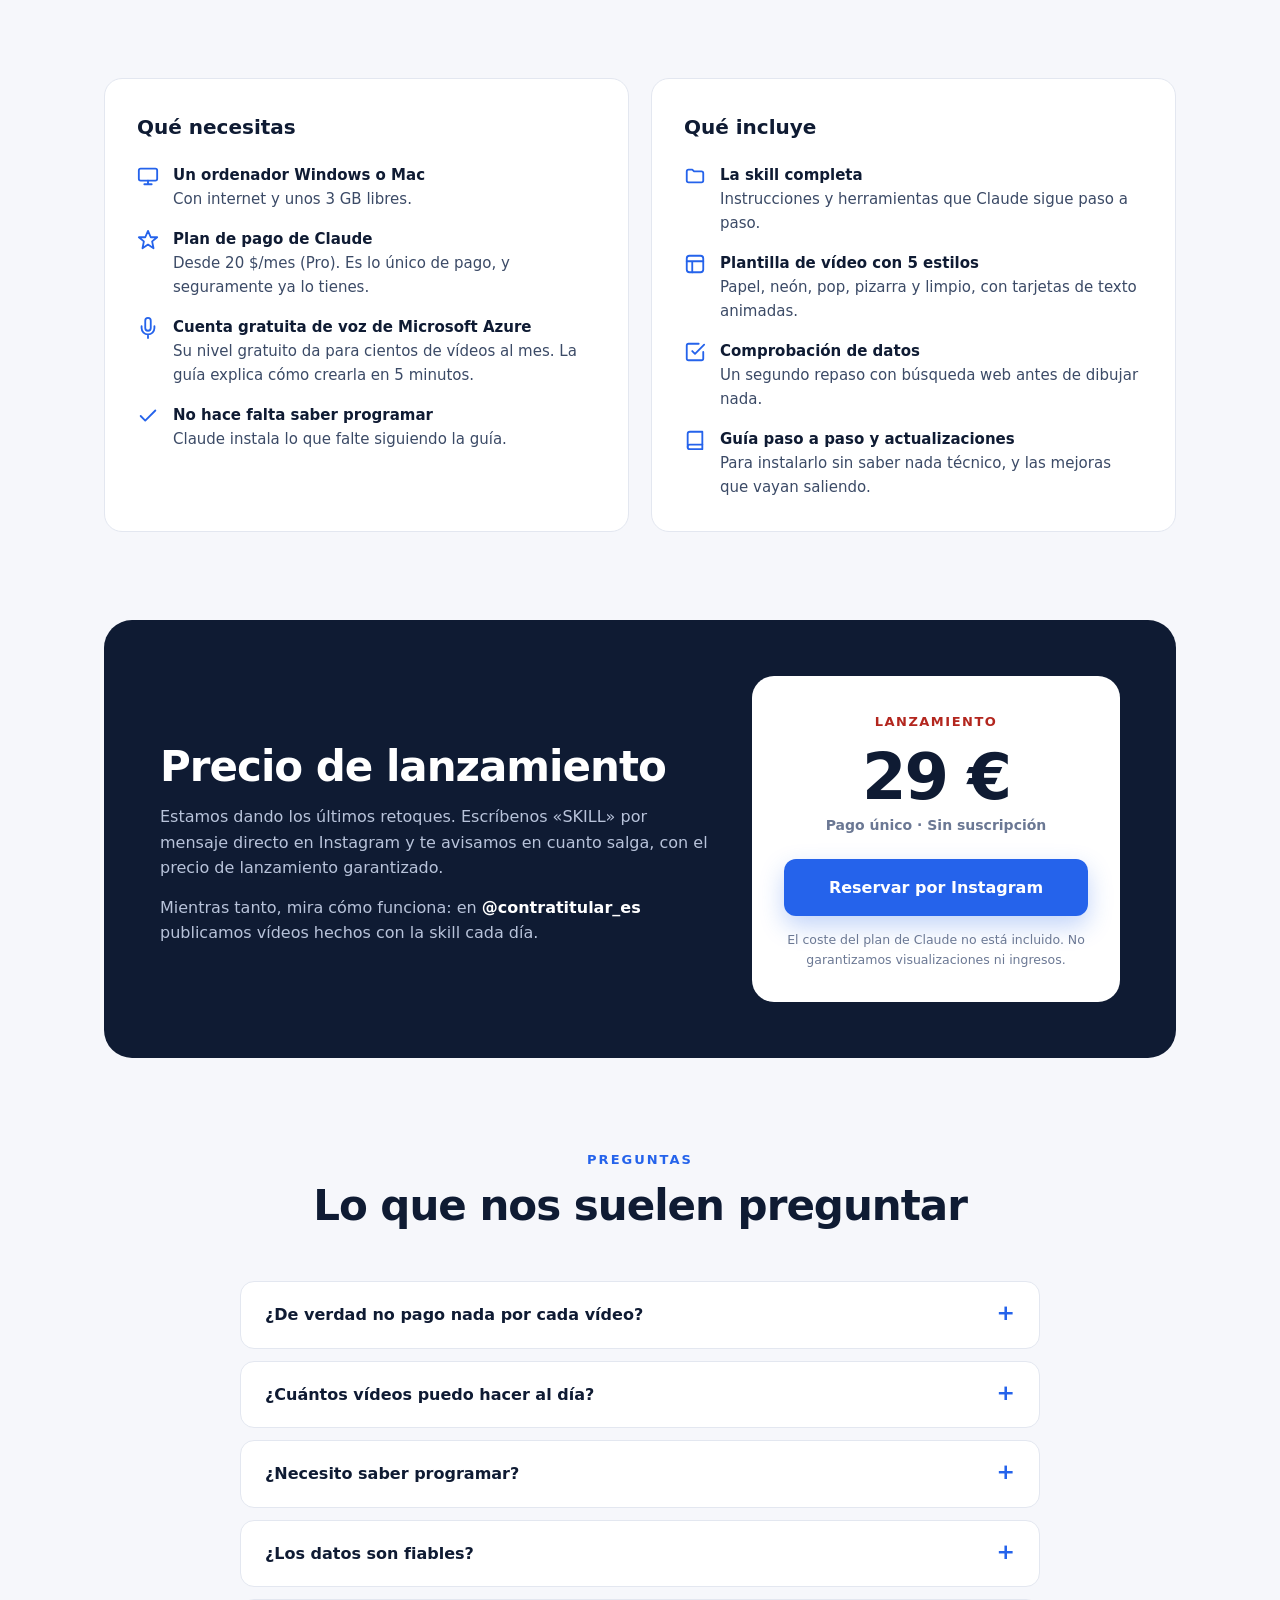
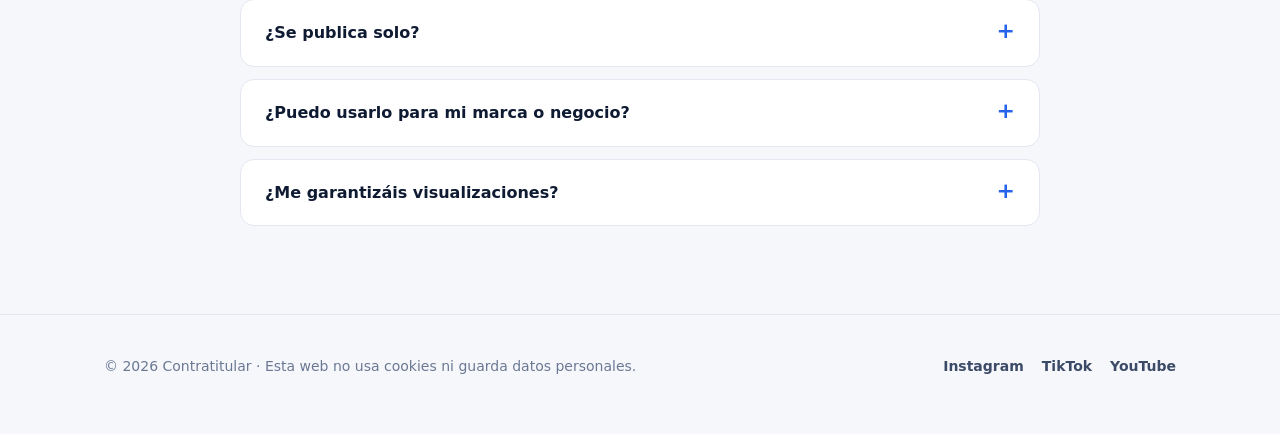
==== commit 1b8582f2: "Versión en inglés (/en/) y botón EN/ES en la barra Co-Authored-By: Claude Opus 5.5 <noreply@anthropi" ====
--- a/index.html
+++ b/index.html
@@ -8,6 +8,8 @@
 <meta property="og:title" content="Vídeos de curiosidades que se hacen solos">
 <meta property="og:description" content="Ilustraciones animadas, voz, subtítulos y datos comprobados. 0 € por vídeo, solo con tu plan de Claude.">
 <meta property="og:image" content="media/escena-1_5.jpg">
+<link rel="alternate" hreflang="es" href="https://contratitular.es/">
+<link rel="alternate" hreflang="en" href="https://contratitular.es/en/">
 <link rel="preload" href="fuentes/montserrat-latin.woff2" as="font" type="font/woff2" crossorigin>
 <style>
   /* Montserrat alojada en la propia web (no se envía la IP de los visitantes a Google) */
@@ -45,6 +47,9 @@
   .barra nav { display: flex; gap: 26px; align-items: center; font-size: 14px; font-weight: 600; color: var(--tinta-2); }
   .barra nav a { text-decoration: none; }
   .barra nav a:hover { color: var(--azul); }
+  .idioma { display: inline-flex; align-items: center; gap: 6px; border: 1px solid var(--borde); border-radius: 999px; padding: 6px 12px; font-size: 13px; font-weight: 800; background: var(--blanco); color: var(--tinta); }
+  .idioma svg { width: 15px; height: 15px; stroke: currentColor; fill: none; stroke-width: 2; }
+  .idioma:hover { border-color: var(--azul); }
 
   .boton { display: inline-flex; align-items: center; justify-content: center; gap: 10px; font: inherit; font-weight: 800; font-size: 16px; text-decoration: none; border: 0; cursor: pointer; border-radius: 12px; padding: 16px 26px; transition: transform .15s, background .15s, box-shadow .15s; }
   .boton.principal { background: var(--azul); color: #fff; box-shadow: 0 10px 24px rgba(37,99,235,.28); }
@@ -154,7 +159,8 @@
     .cifras .envoltura { grid-template-columns: 1fr 1fr; }
     .cifra:nth-child(3) { border-left: 0; }
     .cifra { border-top: 1px solid rgba(255,255,255,.1); }
-    .barra nav a:not(.boton) { display: none; }
+    .barra nav a:not(.boton):not(.idioma) { display: none; }
+    .barra nav { gap: 10px; }
     .precio { padding: 32px 24px; }
     section { padding: 64px 0; }
     .fila { grid-template-columns: 1fr 1fr 1fr; }
@@ -182,6 +188,7 @@
       <a href="#como">Cómo funciona</a>
       <a href="#requisitos">Qué necesitas</a>
       <a href="#preguntas">Preguntas</a>
+      <a class="idioma" href="en/" hreflang="en" lang="en" title="Read in English" data-goatcounter-click="idioma-en"><svg viewBox="0 0 24 24"><circle cx="12" cy="12" r="10"/><path d="M2 12h20M12 2a15 15 0 0 1 0 20M12 2a15 15 0 0 0 0 20"/></svg>EN</a>
       <a class="boton principal chico" href="#precio">La quiero</a>
     </nav>
   </div>
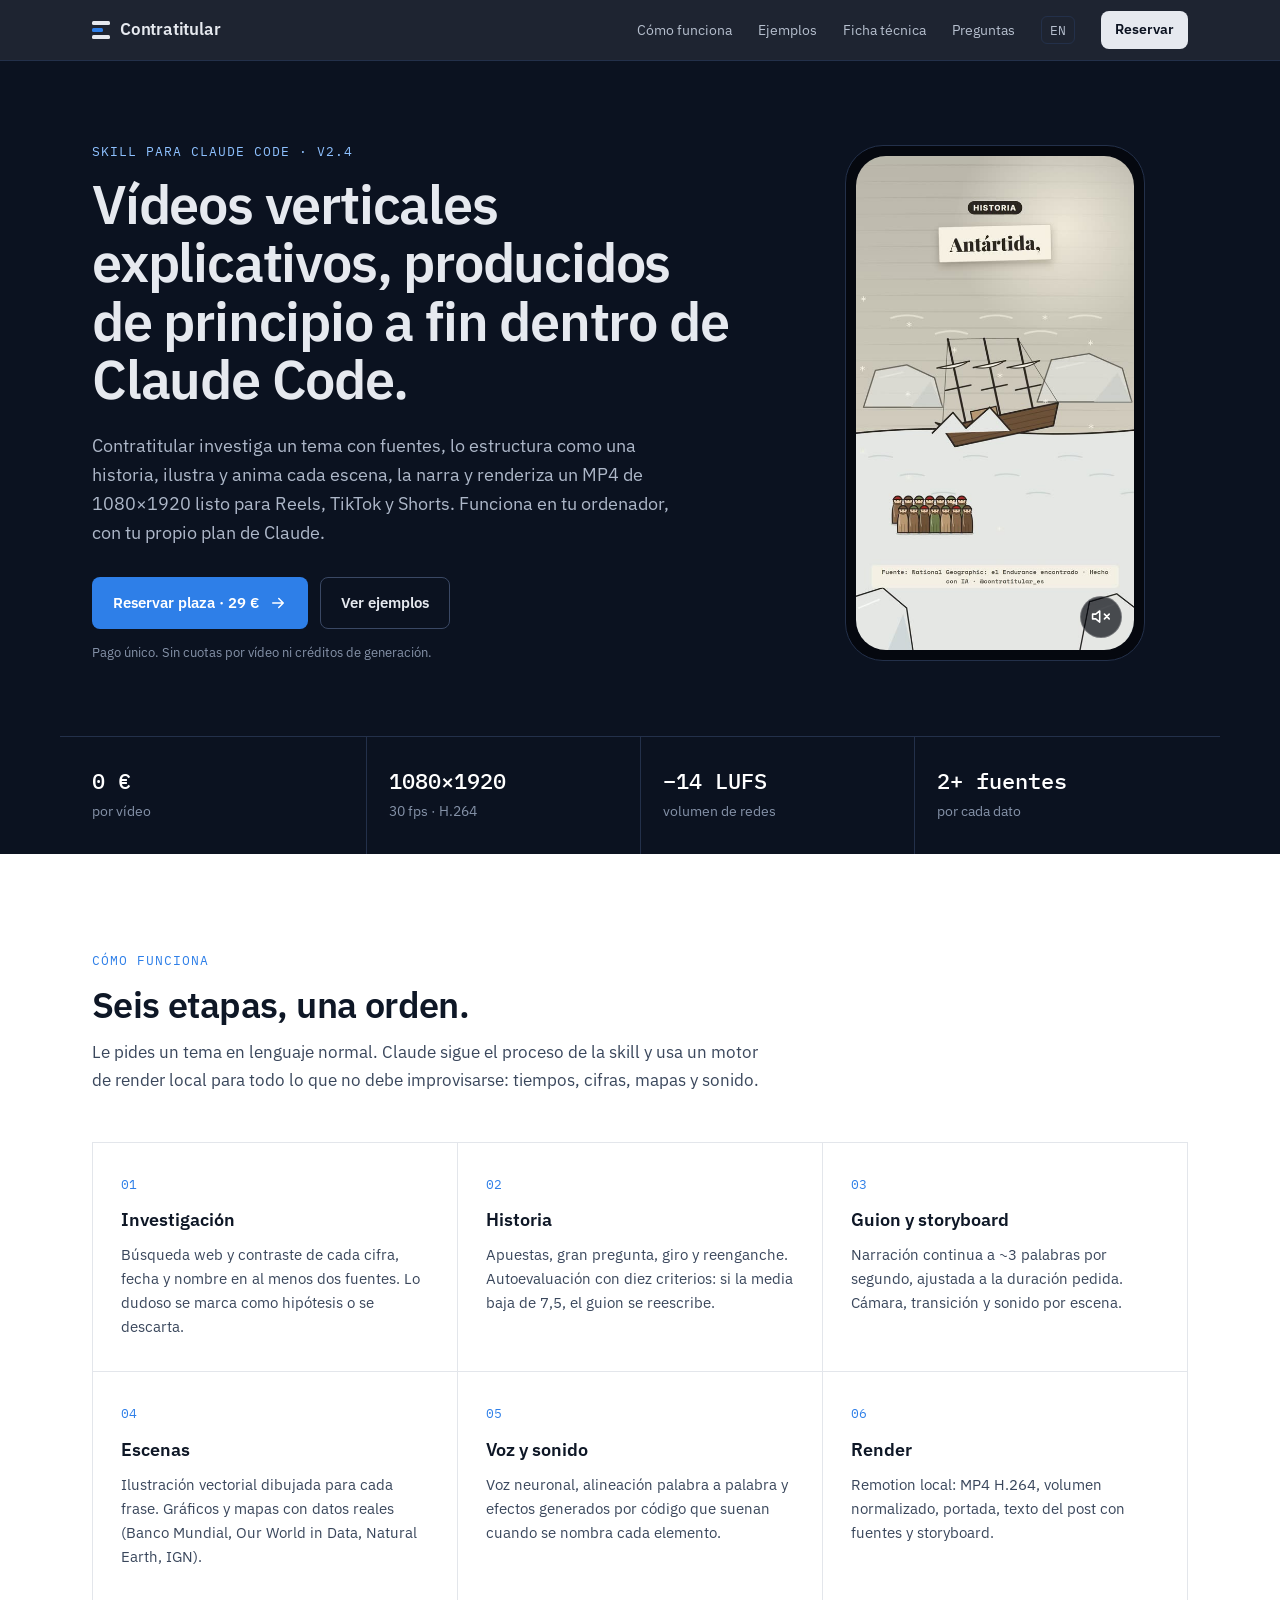
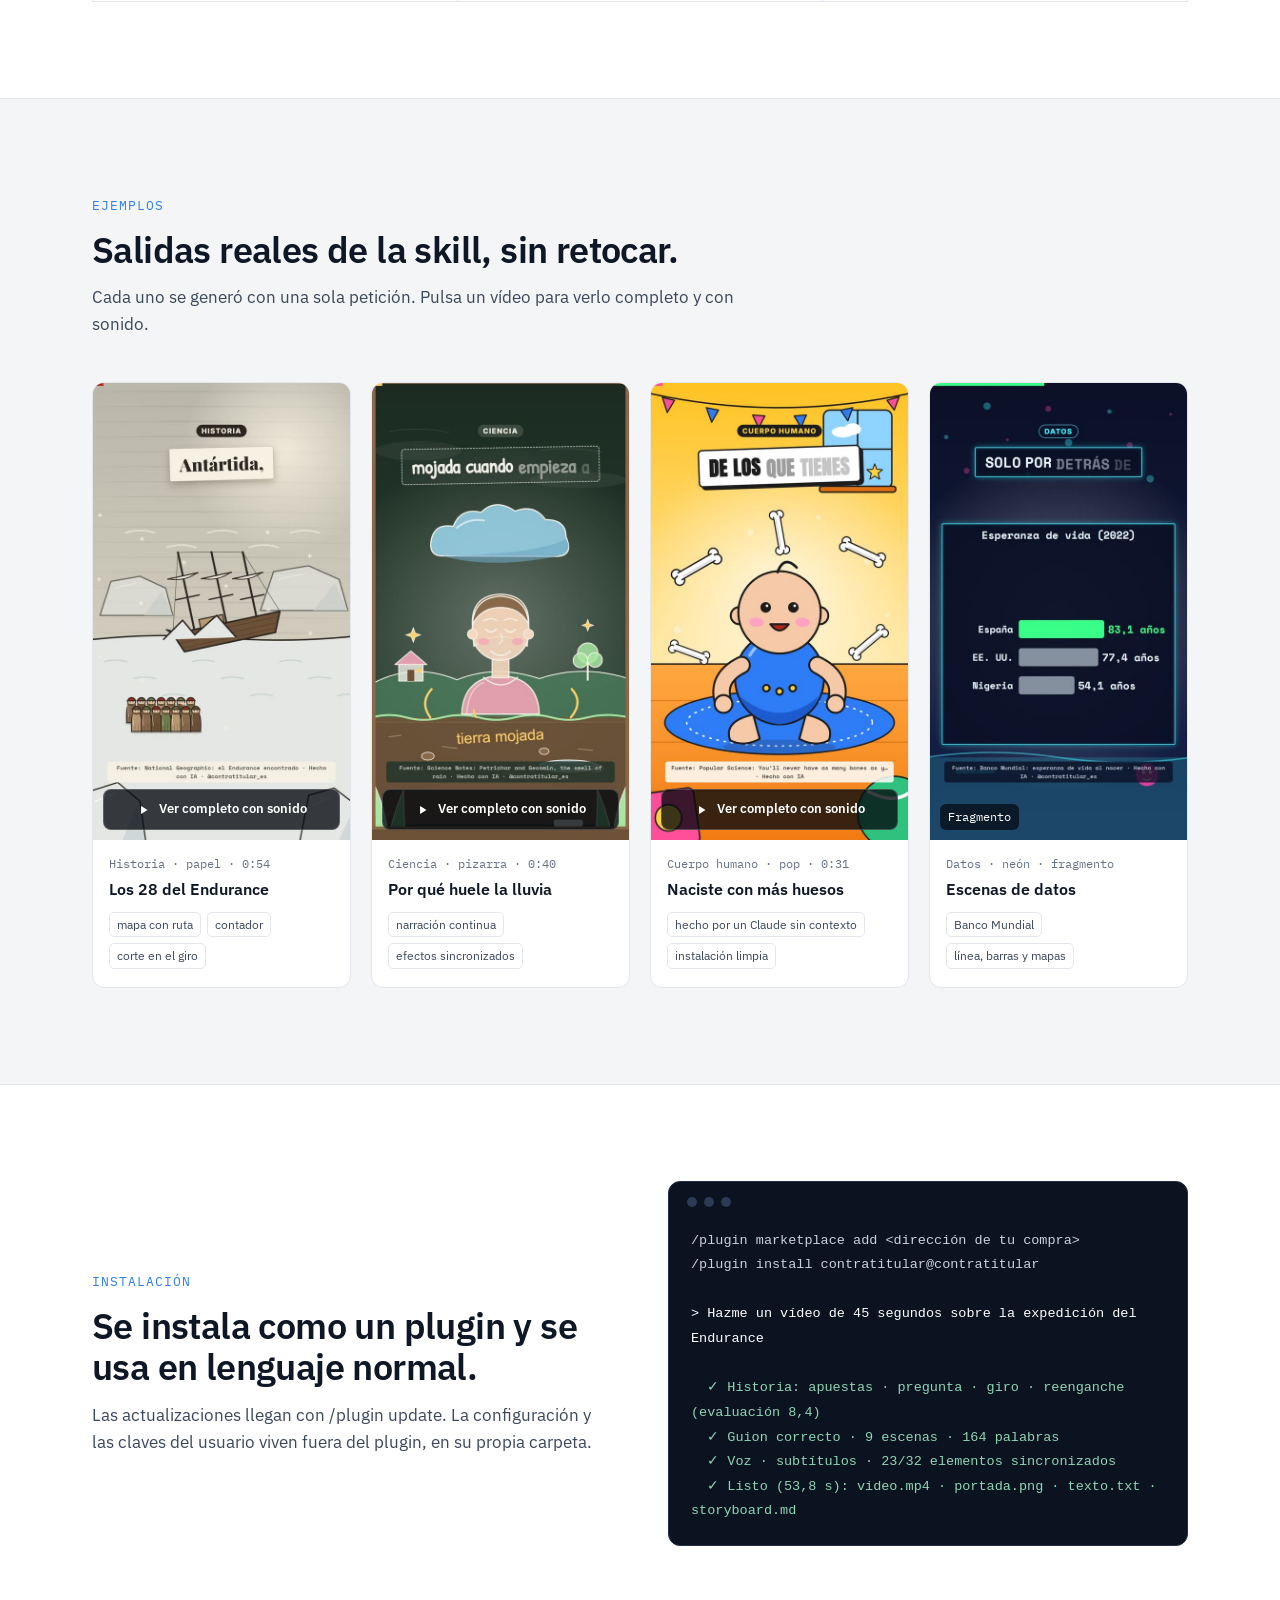
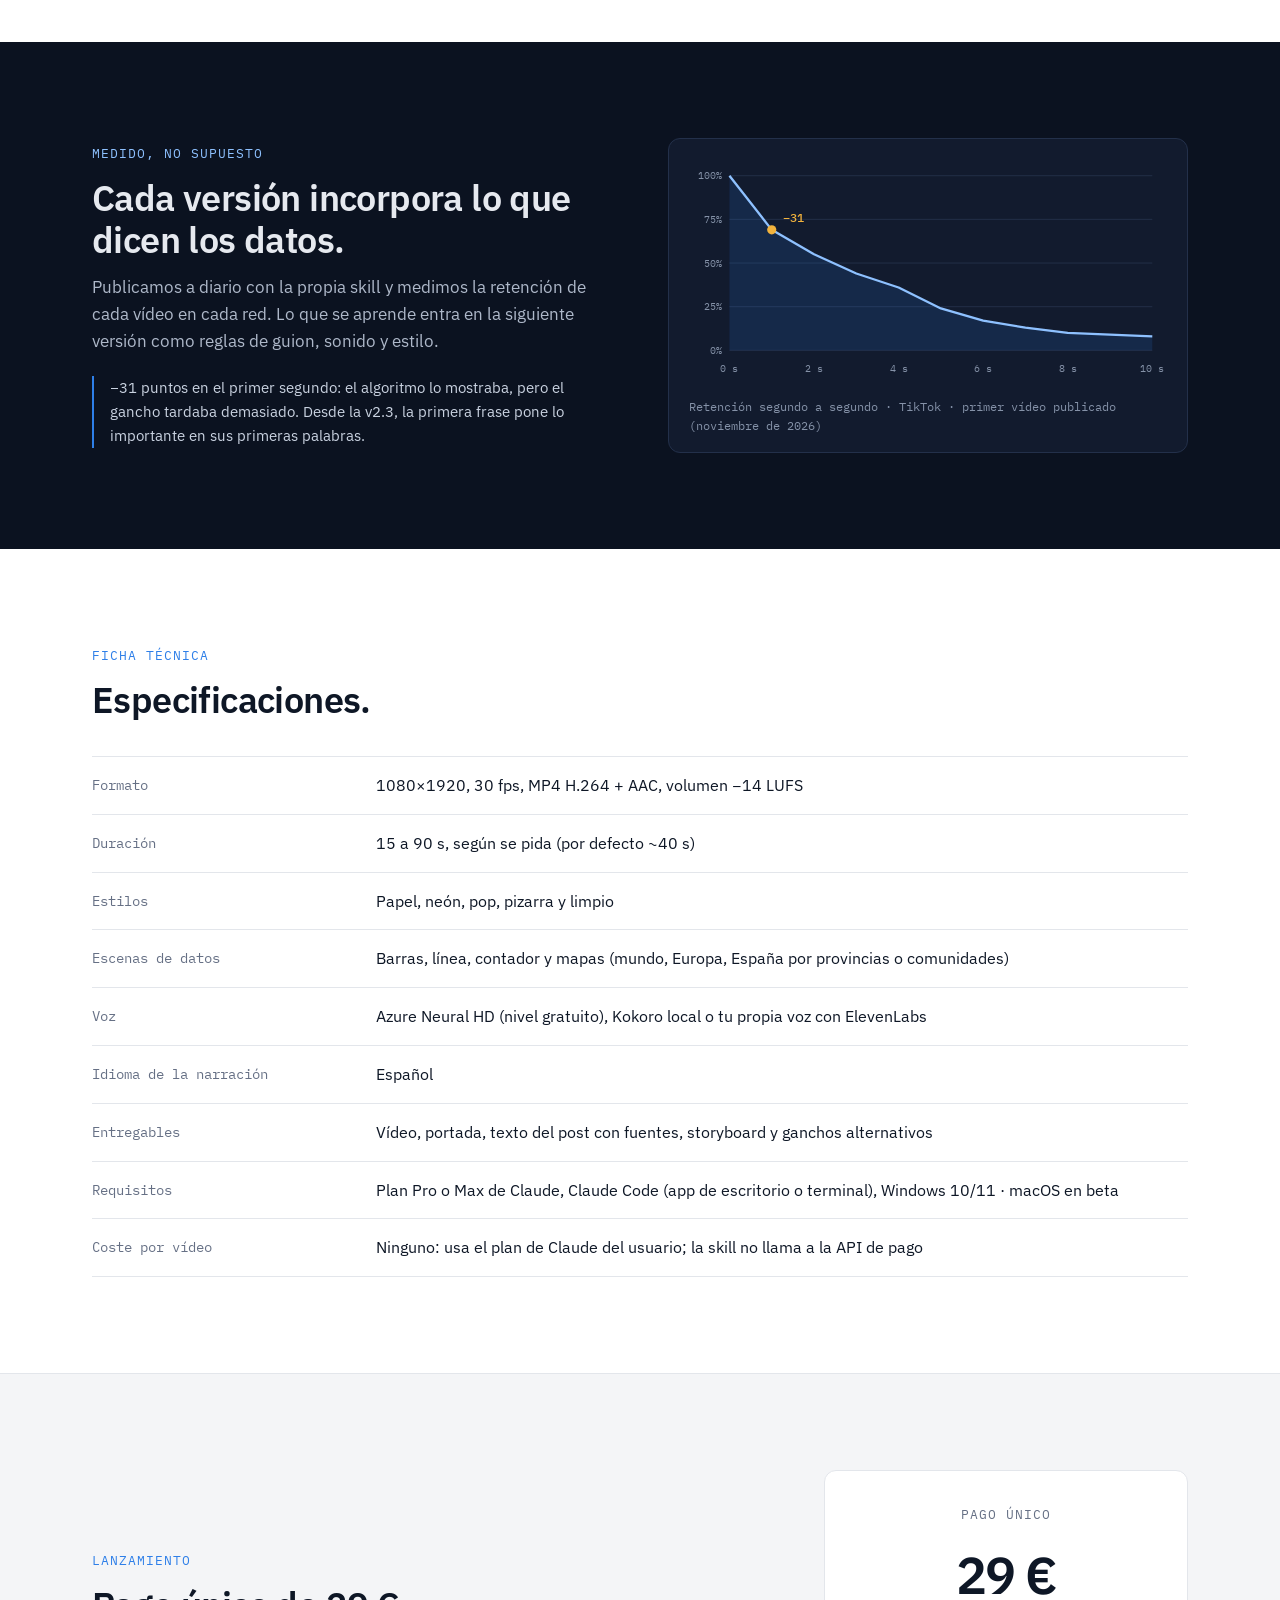
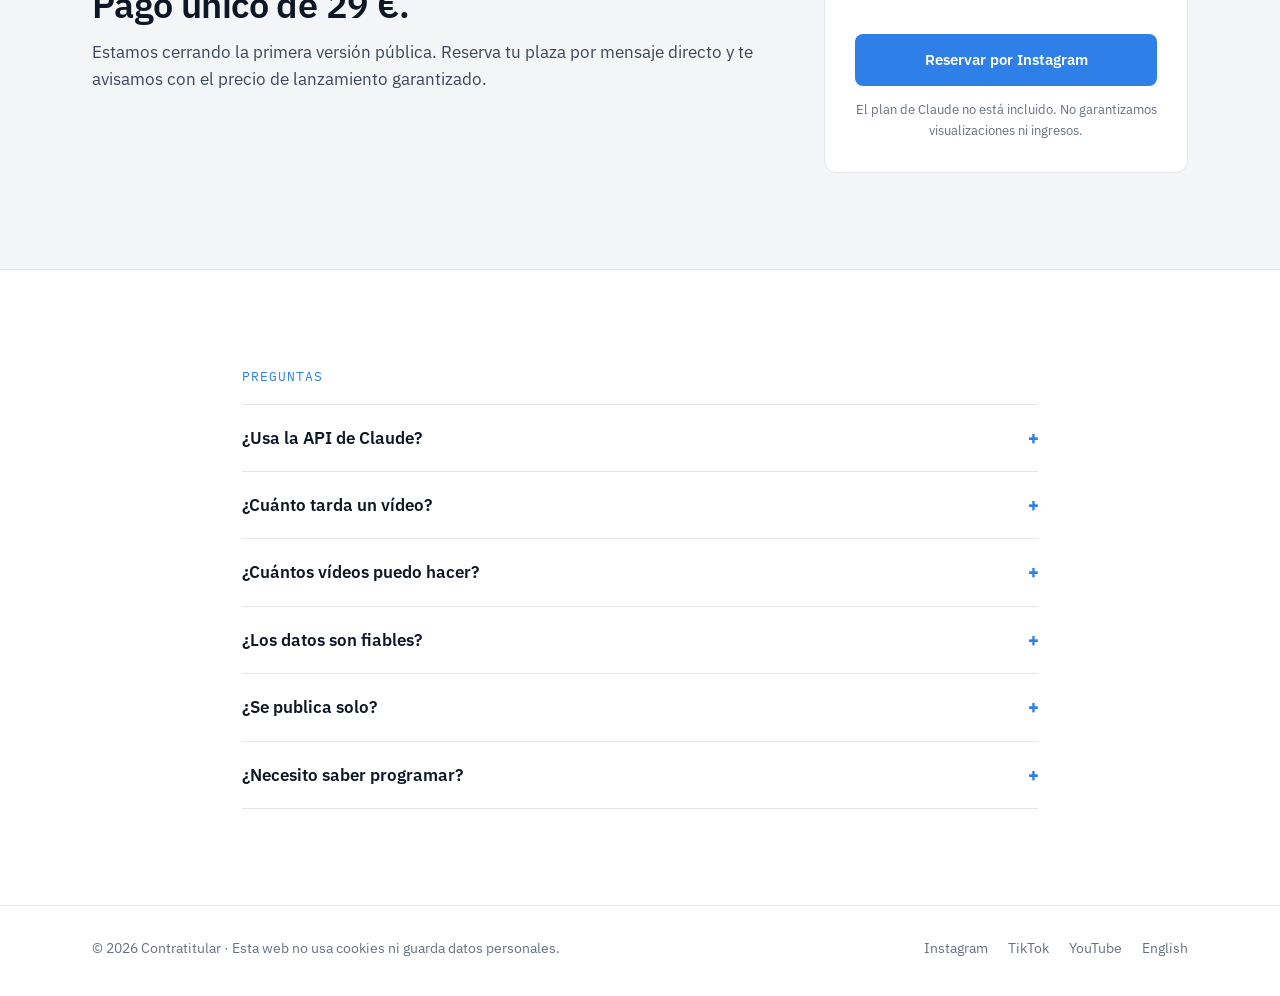
==== commit 5ab02499: "Web nueva: español e inglés, tono técnico, cuatro ejemplos reales, ficha técnica y retención medida" ====
--- a/index.html
+++ b/index.html
@@ -3,386 +3,128 @@
 <head>
 <meta charset="utf-8">
 <meta name="viewport" content="width=device-width, initial-scale=1">
-<title>Contratitular · Vídeos de curiosidades gratis con Claude</title>
-<meta name="description" content="La skill para crear Reels, Shorts y TikToks de curiosidades con ilustraciones animadas, voz y subtítulos. Sin pagar por vídeo: solo con tu plan de Claude.">
-<meta property="og:title" content="Vídeos de curiosidades que se hacen solos">
-<meta property="og:description" content="Ilustraciones animadas, voz, subtítulos y datos comprobados. 0 € por vídeo, solo con tu plan de Claude.">
-<meta property="og:image" content="media/escena-1_5.jpg">
+<title>Contratitular · Skill de Claude Code para vídeos verticales explicativos</title>
+<meta name="description" content="Una skill para Claude Code que investiga un tema, lo convierte en historia, ilustra y anima cada escena, pone voz y entrega un MP4 vertical. En tu ordenador y con tu plan de Claude.">
+<meta property="og:title" content="Contratitular · Skill de Claude Code para vídeos verticales explicativos">
+<meta property="og:description" content="Una skill para Claude Code que investiga un tema, lo convierte en historia, ilustra y anima cada escena, pone voz y entrega un MP4 vertical. En tu ordenador y con tu plan de Claude.">
+<meta property="og:image" content="https://contratitular.es/media/clips/endurance.jpg">
 <link rel="alternate" hreflang="es" href="https://contratitular.es/">
 <link rel="alternate" hreflang="en" href="https://contratitular.es/en/">
-<link rel="preload" href="fuentes/montserrat-latin.woff2" as="font" type="font/woff2" crossorigin>
-<style>
-  /* Montserrat alojada en la propia web (no se envía la IP de los visitantes a Google) */
-  @font-face { font-family: 'Montserrat'; font-style: normal; font-weight: 500 900; font-display: swap; src: url(fuentes/montserrat-latin.woff2) format('woff2');
-    unicode-range: U+0000-00FF, U+0131, U+0152-0153, U+02BB-02BC, U+02C6, U+02DA, U+02DC, U+0304, U+0308, U+0329, U+2000-206F, U+20AC, U+2122, U+2191, U+2193, U+2212, U+2215, U+FEFF, U+FFFD; }
-  @font-face { font-family: 'Montserrat'; font-style: normal; font-weight: 500 900; font-display: swap; src: url(fuentes/montserrat-latin-ext.woff2) format('woff2');
-    unicode-range: U+0100-02BA, U+02BD-02C5, U+02C7-02CC, U+02CE-02D7, U+02DD-02FF, U+0304, U+0308, U+0329, U+1D00-1DBF, U+1E00-1E9F, U+1EF2-1EFF, U+2020, U+20A0-20AB, U+20AD-20C4, U+2113, U+2C60-2C7F, U+A720-A7FF; }
-  :root {
-    --tinta: #0F1B33;
-    --tinta-2: #3B4A66;
-    --suave: #6B7894;
-    --fondo: #F6F7FB;
-    --blanco: #FFFFFF;
-    --azul: #2563EB;
-    --azul-osc: #1D4ED8;
-    --azul-claro: #E8EFFE;
-    --rojo: #B3261E;
-    --papel: #EFE6D2;
-    --borde: #E3E7F0;
-    --radio: 18px;
-  }
-  * { box-sizing: border-box; margin: 0; padding: 0; }
-  html { scroll-behavior: smooth; }
-  body { font-family: 'Montserrat', system-ui, sans-serif; color: var(--tinta); background: var(--fondo); line-height: 1.6; -webkit-font-smoothing: antialiased; }
-  a { color: inherit; }
-  img, video { display: block; max-width: 100%; }
-  .envoltura { max-width: 1120px; margin: 0 auto; padding: 0 24px; }
-  svg.ic { width: 22px; height: 22px; flex: none; stroke: currentColor; fill: none; stroke-width: 2; stroke-linecap: round; stroke-linejoin: round; }
-
-  /* barra */
-  .barra { position: sticky; top: 0; z-index: 10; background: rgba(246,247,251,.88); backdrop-filter: blur(10px); border-bottom: 1px solid var(--borde); }
-  .barra .envoltura { display: flex; align-items: center; justify-content: space-between; height: 64px; }
-  .marca { display: flex; align-items: center; gap: 10px; font-weight: 900; font-size: 19px; letter-spacing: -.3px; text-decoration: none; }
-  .marca i { font-style: normal; font-size: 11px; font-weight: 800; letter-spacing: 1.5px; text-transform: uppercase; background: var(--tinta); color: #fff; padding: 3px 8px; border-radius: 6px; }
-  .barra nav { display: flex; gap: 26px; align-items: center; font-size: 14px; font-weight: 600; color: var(--tinta-2); }
-  .barra nav a { text-decoration: none; }
-  .barra nav a:hover { color: var(--azul); }
-  .idioma { display: inline-flex; align-items: center; gap: 6px; border: 1px solid var(--borde); border-radius: 999px; padding: 6px 12px; font-size: 13px; font-weight: 800; background: var(--blanco); color: var(--tinta); }
-  .idioma svg { width: 15px; height: 15px; stroke: currentColor; fill: none; stroke-width: 2; }
-  .idioma:hover { border-color: var(--azul); }
-
-  .boton { display: inline-flex; align-items: center; justify-content: center; gap: 10px; font: inherit; font-weight: 800; font-size: 16px; text-decoration: none; border: 0; cursor: pointer; border-radius: 12px; padding: 16px 26px; transition: transform .15s, background .15s, box-shadow .15s; }
-  .boton.principal { background: var(--azul); color: #fff; box-shadow: 0 10px 24px rgba(37,99,235,.28); }
-  .boton.principal:hover { background: var(--azul-osc); transform: translateY(-1px); }
-  .boton.secundario { background: var(--blanco); color: var(--tinta); border: 1px solid var(--borde); }
-  .boton.secundario:hover { border-color: var(--tinta-2); }
-  .boton.chico { padding: 10px 16px; font-size: 14px; border-radius: 10px; box-shadow: none; }
-
-  /* portada */
-  .portada { padding: 72px 0 56px; }
-  .portada .envoltura { display: grid; grid-template-columns: 1.15fr .85fr; gap: 56px; align-items: center; }
-  .etiqueta { display: inline-flex; align-items: center; gap: 8px; font-size: 13px; font-weight: 700; color: var(--azul); background: var(--azul-claro); padding: 6px 12px; border-radius: 999px; margin-bottom: 22px; }
-  .etiqueta b { width: 8px; height: 8px; border-radius: 50%; background: var(--azul); }
-  h1 { font-size: clamp(36px, 5vw, 58px); line-height: 1.05; font-weight: 900; letter-spacing: -1.6px; }
-  h1 em { font-style: normal; color: var(--azul); }
-  .entradilla { font-size: 19px; color: var(--tinta-2); margin: 22px 0 30px; max-width: 560px; }
-  .acciones { display: flex; gap: 12px; flex-wrap: wrap; }
-  .nota { margin-top: 16px; font-size: 13px; color: var(--suave); }
-
-  .movil { position: relative; width: 320px; margin: 0 auto; background: #0B0F1A; border-radius: 44px; padding: 12px; box-shadow: 0 40px 80px rgba(15,27,51,.25), 0 0 0 1px rgba(15,27,51,.08); }
-  .movil video { width: 100%; aspect-ratio: 9/16; object-fit: cover; border-radius: 34px; background: var(--papel); }
-  .sonido { position: absolute; bottom: 28px; right: 26px; width: 44px; height: 44px; border-radius: 50%; border: 0; background: rgba(15,27,51,.75); color: #fff; display: grid; place-items: center; cursor: pointer; }
-  .sonido svg { width: 20px; height: 20px; }
-
-  /* cifras */
-  .cifras { background: var(--tinta); color: #fff; }
-  .cifras .envoltura { display: grid; grid-template-columns: repeat(4, 1fr); }
-  .cifra { padding: 30px 20px; text-align: center; border-left: 1px solid rgba(255,255,255,.1); }
-  .cifra:first-child { border-left: 0; }
-  .cifra strong { display: block; font-size: 32px; font-weight: 900; letter-spacing: -.5px; }
-  .cifra span { font-size: 14px; color: #B8C3DA; font-weight: 600; }
-
-  section { padding: 88px 0; }
-  .titular { text-align: center; max-width: 720px; margin: 0 auto 52px; }
-  .titular small { font-size: 13px; font-weight: 800; letter-spacing: 2px; text-transform: uppercase; color: var(--azul); }
-  h2 { font-size: clamp(28px, 3.6vw, 42px); line-height: 1.12; font-weight: 900; letter-spacing: -1px; margin-top: 10px; }
-  .titular p { color: var(--tinta-2); font-size: 17px; margin-top: 14px; }
-
-  /* pasos */
-  .pasos { display: grid; grid-template-columns: repeat(4, 1fr); gap: 18px; }
-  .paso { background: var(--blanco); border: 1px solid var(--borde); border-radius: var(--radio); padding: 26px; }
-  .paso .num { width: 44px; height: 44px; border-radius: 12px; display: grid; place-items: center; background: var(--azul-claro); color: var(--azul); margin-bottom: 18px; }
-  .paso h3 { font-size: 17px; font-weight: 800; margin-bottom: 8px; }
-  .paso p { font-size: 14.5px; color: var(--tinta-2); }
-
-  /* escenas */
-  .escenas { background: var(--papel); }
-  .galeria { display: grid; grid-template-columns: repeat(4, 1fr); gap: 18px; }
-  .galeria figure { background: #F7F1E3; border-radius: 14px; overflow: hidden; box-shadow: 0 14px 30px rgba(60,40,20,.15); }
-  .galeria img { aspect-ratio: 9/16; object-fit: cover; width: 100%; }
-  .galeria figcaption { font-size: 13px; font-weight: 600; color: #4A3F35; padding: 12px 14px; }
-  .estilos { display: flex; gap: 10px; flex-wrap: wrap; justify-content: center; margin-top: 34px; }
-  .estilo { display: flex; align-items: center; gap: 8px; background: rgba(255,255,255,.7); border-radius: 999px; padding: 8px 14px 8px 8px; font-size: 14px; font-weight: 700; }
-  .estilo b { width: 22px; height: 22px; border-radius: 50%; }
-
-  /* comparación */
-  .tabla { background: var(--blanco); border: 1px solid var(--borde); border-radius: var(--radio); overflow: hidden; max-width: 880px; margin: 0 auto; }
-  .fila { display: grid; grid-template-columns: 1.3fr 1fr 1fr; border-top: 1px solid var(--borde); }
-  .fila:first-child { border-top: 0; background: var(--fondo); font-size: 13px; font-weight: 800; letter-spacing: 1px; text-transform: uppercase; color: var(--suave); }
-  .fila > div { padding: 18px 22px; font-size: 15px; display: flex; align-items: center; gap: 10px; }
-  .fila > div:first-child { font-weight: 700; }
-  .fila .si { color: #15803D; font-weight: 700; }
-  .fila .no { color: var(--suave); }
-  .fila > div:last-child { background: rgba(37,99,235,.04); }
-
-  /* requisitos e incluye */
-  .dos { display: grid; grid-template-columns: 1fr 1fr; gap: 22px; }
-  .caja { background: var(--blanco); border: 1px solid var(--borde); border-radius: var(--radio); padding: 32px; }
-  .caja h3 { font-size: 20px; font-weight: 900; margin-bottom: 20px; }
-  .lista { list-style: none; display: grid; gap: 16px; }
-  .lista li { display: flex; gap: 14px; font-size: 15px; color: var(--tinta-2); }
-  .lista li strong { color: var(--tinta); display: block; }
-  .lista .ic { color: var(--azul); margin-top: 2px; }
-
-  /* precio */
-  .precio { background: var(--tinta); color: #fff; border-radius: 28px; padding: 56px; display: grid; grid-template-columns: 1.2fr .8fr; gap: 40px; align-items: center; }
-  .precio h2 { color: #fff; }
-  .precio p { color: #B8C3DA; margin-top: 14px; font-size: 16px; }
-  .tarifa { background: #fff; color: var(--tinta); border-radius: 22px; padding: 32px; text-align: center; }
-  .tarifa small { font-size: 13px; font-weight: 800; letter-spacing: 1.5px; text-transform: uppercase; color: var(--rojo); }
-  .tarifa .importe { font-size: 64px; font-weight: 900; letter-spacing: -2px; line-height: 1.1; margin: 8px 0 2px; }
-  .tarifa .unico { font-size: 14px; color: var(--suave); font-weight: 600; margin-bottom: 22px; }
-  .tarifa .boton { width: 100%; }
-  .tarifa .letra { font-size: 12.5px; color: var(--suave); margin-top: 14px; }
-
-  /* preguntas */
-  .faq { max-width: 800px; margin: 0 auto; display: grid; gap: 12px; }
-  details { background: var(--blanco); border: 1px solid var(--borde); border-radius: 14px; padding: 20px 24px; }
-  summary { font-weight: 800; font-size: 16px; cursor: pointer; list-style: none; display: flex; justify-content: space-between; gap: 16px; }
-  summary::-webkit-details-marker { display: none; }
-  summary::after { content: '+'; font-size: 22px; line-height: 1; color: var(--azul); }
-  details[open] summary::after { content: '–'; }
-  details p { margin-top: 12px; color: var(--tinta-2); font-size: 15px; }
-
-  footer { border-top: 1px solid var(--borde); padding: 40px 0 56px; font-size: 14px; color: var(--suave); }
-  footer .envoltura { display: flex; justify-content: space-between; gap: 20px; flex-wrap: wrap; align-items: center; }
-  .redes { display: flex; gap: 18px; }
-  .redes a { display: flex; align-items: center; gap: 6px; text-decoration: none; font-weight: 700; color: var(--tinta-2); }
-  .redes a:hover { color: var(--azul); }
-
-  .fijo { display: none; }
-
-  @media (max-width: 900px) {
-    .portada .envoltura, .precio, .dos { grid-template-columns: 1fr; }
-    .portada { padding-top: 40px; }
-    .pasos, .galeria { grid-template-columns: 1fr 1fr; }
-    .cifras .envoltura { grid-template-columns: 1fr 1fr; }
-    .cifra:nth-child(3) { border-left: 0; }
-    .cifra { border-top: 1px solid rgba(255,255,255,.1); }
-    .barra nav a:not(.boton):not(.idioma) { display: none; }
-    .barra nav { gap: 10px; }
-    .precio { padding: 32px 24px; }
-    section { padding: 64px 0; }
-    .fila { grid-template-columns: 1fr 1fr 1fr; }
-    .fila > div { padding: 14px 12px; font-size: 13.5px; }
-  }
-  @media (max-width: 560px) {
-    .envoltura { padding: 0 16px; }
-    .pasos { grid-template-columns: 1fr; }
-    .cifra { padding: 22px 10px; }
-    .cifra strong { font-size: 22px; }
-    .cifra span { font-size: 12.5px; }
-    .movil { width: 260px; }
-    .fijo { display: block; position: fixed; left: 12px; right: 12px; bottom: 12px; z-index: 20; }
-    .fijo .boton { width: 100%; }
-    footer { padding-bottom: 96px; }
-  }
-</style>
+<link rel="preload" href="/fuentes/ibm-plex-sans-600-latin.woff2" as="font" type="font/woff2" crossorigin>
+<link rel="stylesheet" href="/fuentes/fuentes.css">
+<link rel="stylesheet" href="/estilos.css">
+<link rel="icon" href="data:image/svg+xml,%3Csvg xmlns='http://www.w3.org/2000/svg' viewBox='0 0 32 32'%3E%3Crect width='32' height='32' rx='7' fill='%230B1220'/%3E%3Crect x='7' y='8' width='18' height='4' rx='1.5' fill='%23E6E9EF'/%3E%3Crect x='7' y='14' width='11' height='4' rx='1.5' fill='%23E6E9EF'/%3E%3Crect x='7' y='20' width='18' height='4' rx='1.5' fill='%23E6E9EF'/%3E%3Crect x='20' y='14' width='2' height='4' fill='%232E9BF0'/%3E%3Crect x='23' y='12' width='2' height='6' fill='%232E9BF0'/%3E%3C/svg%3E">
 </head>
 <body>
-
 <header class="barra">
-  <div class="envoltura">
-    <a class="marca" href="#">Contratitular <i>Skill</i></a>
-    <nav>
-      <a href="#como">Cómo funciona</a>
-      <a href="#requisitos">Qué necesitas</a>
-      <a href="#preguntas">Preguntas</a>
-      <a class="idioma" href="en/" hreflang="en" lang="en" title="Read in English" data-goatcounter-click="idioma-en"><svg viewBox="0 0 24 24"><circle cx="12" cy="12" r="10"/><path d="M2 12h20M12 2a15 15 0 0 1 0 20M12 2a15 15 0 0 0 0 20"/></svg>EN</a>
-      <a class="boton principal chico" href="#precio">La quiero</a>
+  <div class="caja barra-in">
+    <a class="marca" href="/"><span class="logo" aria-hidden="true"><i></i><i></i><i></i></span>Contratitular</a>
+    <nav aria-label="Secciones">
+      <a href="#proceso">Cómo funciona</a><a href="#ejemplos">Ejemplos</a><a href="#ficha">Ficha técnica</a><a href="#faq">Preguntas</a>
+      <a class="idioma" href="/en/" hreflang="en">EN</a>
+      <a class="btn btn-claro btn-mini" href="#precio">Reservar</a>
     </nav>
   </div>
 </header>
 
 <main>
-  <div class="portada">
-    <div class="envoltura">
-      <div>
-        <span class="etiqueta"><b></b>Skill para Claude · Lanzamiento</span>
-        <h1>Vídeos de curiosidades que se hacen solos. <em>Sin pagar por vídeo.</em></h1>
-        <p class="entradilla">Le pides un tema a Claude (o dejas que lo elija) y en unos minutos tienes un Reel listo: investigación con fuentes, ilustraciones animadas, voz, subtítulos y el texto del post. Solo necesitas tu plan de Claude.</p>
-        <div class="acciones">
-          <a class="boton principal" href="#precio">Quiero la skill · 29 €
-            <svg class="ic" viewBox="0 0 24 24"><path d="M5 12h14M13 6l6 6-6 6"/></svg></a>
-          <a class="boton secundario" href="#como">Ver cómo funciona</a>
-        </div>
-        <p class="nota">Pago único. Sin suscripciones. Sin herramientas de pago extra.</p>
-      </div>
-      <div class="movil">
-        <video id="muestra" src="media/muestra-hedy.mp4" poster="media/escena-1_5.jpg" autoplay muted loop playsinline></video>
-        <button class="sonido" id="sonido" aria-label="Activar sonido">
-          <svg viewBox="0 0 24 24" fill="none" stroke="currentColor" stroke-width="2" stroke-linecap="round" stroke-linejoin="round"><path d="M11 5 6 9H2v6h4l5 4V5z"/><path id="ondas" d="M23 9l-6 6M17 9l6 6"/></svg>
-        </button>
-      </div>
+<section class="portada oscura">
+  <div class="caja portada-in">
+    <div>
+      <p class="ceja">Skill para Claude Code · v2.4</p>
+      <h1>Vídeos verticales explicativos, producidos de principio a fin dentro de Claude Code.</h1>
+      <p class="entrada">Contratitular investiga un tema con fuentes, lo estructura como una historia, ilustra y anima cada escena, la narra y renderiza un MP4 de 1080×1920 listo para Reels, TikTok y Shorts. Funciona en tu ordenador, con tu propio plan de Claude.</p>
+      <div class="acciones"><a class="btn btn-azul" href="#precio">Reservar plaza · 29 € <svg class="ic" viewBox="0 0 24 24" aria-hidden="true"><path d="M5 12h14M13 6l6 6-6 6"/></svg></a><a class="btn btn-borde" href="#ejemplos">Ver ejemplos</a></div>
+      <p class="letra">Pago único. Sin cuotas por vídeo ni créditos de generación.</p>
+    </div>
+    <figure class="movil">
+      <video id="portada-video" src="/media/clips/endurance.mp4" poster="/media/clips/endurance.jpg" autoplay muted loop playsinline preload="metadata"></video>
+      <button class="sonido" id="portada-sonido" type="button" aria-label="Activar sonido" data-on="Silenciar" data-off="Activar sonido"><svg viewBox="0 0 24 24" aria-hidden="true"><path d="M11 5 6 9H2v6h4l5 4V5z"/><path class="ondas" d="M23 9l-6 6M17 9l6 6"/></svg></button>
+    </figure>
+  </div>
+  <div class="caja cifras"><div><strong>0 €</strong><span>por vídeo</span></div><div><strong>1080×1920</strong><span>30 fps · H.264</span></div><div><strong>−14 LUFS</strong><span>volumen de redes</span></div><div><strong>2+ fuentes</strong><span>por cada dato</span></div></div>
+</section>
+
+<section id="proceso" class="seccion">
+  <div class="caja">
+    <p class="ceja">Cómo funciona</p><h2>Seis etapas, una orden.</h2><p class="sub">Le pides un tema en lenguaje normal. Claude sigue el proceso de la skill y usa un motor de render local para todo lo que no debe improvisarse: tiempos, cifras, mapas y sonido.</p>
+    <ol class="etapas"><li><span class="num">01</span><h3>Investigación</h3><p>Búsqueda web y contraste de cada cifra, fecha y nombre en al menos dos fuentes. Lo dudoso se marca como hipótesis o se descarta.</p></li><li><span class="num">02</span><h3>Historia</h3><p>Apuestas, gran pregunta, giro y reenganche. Autoevaluación con diez criterios: si la media baja de 7,5, el guion se reescribe.</p></li><li><span class="num">03</span><h3>Guion y storyboard</h3><p>Narración continua a ~3 palabras por segundo, ajustada a la duración pedida. Cámara, transición y sonido por escena.</p></li><li><span class="num">04</span><h3>Escenas</h3><p>Ilustración vectorial dibujada para cada frase. Gráficos y mapas con datos reales (Banco Mundial, Our World in Data, Natural Earth, IGN).</p></li><li><span class="num">05</span><h3>Voz y sonido</h3><p>Voz neuronal, alineación palabra a palabra y efectos generados por código que suenan cuando se nombra cada elemento.</p></li><li><span class="num">06</span><h3>Render</h3><p>Remotion local: MP4 H.264, volumen normalizado, portada, texto del post con fuentes y storyboard.</p></li></ol>
+  </div>
+</section>
+
+<section id="ejemplos" class="seccion gris">
+  <div class="caja">
+    <p class="ceja">Ejemplos</p><h2>Salidas reales de la skill, sin retocar.</h2><p class="sub">Cada uno se generó con una sola petición. Pulsa un vídeo para verlo completo y con sonido.</p>
+    <div class="clips"><figure class="clip" data-completo="/media/clips/endurance.mp4">
+      <div class="clip-video"><video src="/media/clips/endurance-bucle.mp4" poster="/media/clips/endurance.jpg" muted loop playsinline preload="none"></video><button class="clip-play" type="button"><svg class="ic" viewBox="0 0 24 24" aria-hidden="true"><path d="M7 5v14l11-7z"/></svg><span>Ver completo con sonido</span></button></div>
+      <figcaption><span class="mono">Historia · papel · 0:54</span><strong>Los 28 del Endurance</strong><span class="rasgos"><em>mapa con ruta</em><em>contador</em><em>corte en el giro</em></span></figcaption></figure><figure class="clip" data-completo="/media/clips/petricor.mp4">
+      <div class="clip-video"><video src="/media/clips/petricor-bucle.mp4" poster="/media/clips/petricor.jpg" muted loop playsinline preload="none"></video><button class="clip-play" type="button"><svg class="ic" viewBox="0 0 24 24" aria-hidden="true"><path d="M7 5v14l11-7z"/></svg><span>Ver completo con sonido</span></button></div>
+      <figcaption><span class="mono">Ciencia · pizarra · 0:40</span><strong>Por qué huele la lluvia</strong><span class="rasgos"><em>narración continua</em><em>efectos sincronizados</em></span></figcaption></figure><figure class="clip" data-completo="/media/clips/huesos.mp4">
+      <div class="clip-video"><video src="/media/clips/huesos-bucle.mp4" poster="/media/clips/huesos.jpg" muted loop playsinline preload="none"></video><button class="clip-play" type="button"><svg class="ic" viewBox="0 0 24 24" aria-hidden="true"><path d="M7 5v14l11-7z"/></svg><span>Ver completo con sonido</span></button></div>
+      <figcaption><span class="mono">Cuerpo humano · pop · 0:31</span><strong>Naciste con más huesos</strong><span class="rasgos"><em>hecho por un Claude sin contexto</em><em>instalación limpia</em></span></figcaption></figure><figure class="clip">
+      <div class="clip-video"><video src="/media/clips/datos-bucle.mp4" poster="/media/clips/datos.jpg" muted loop playsinline preload="none"></video><span class="clip-marca">Fragmento</span></div>
+      <figcaption><span class="mono">Datos · neón · fragmento</span><strong>Escenas de datos</strong><span class="rasgos"><em>Banco Mundial</em><em>línea, barras y mapas</em></span></figcaption></figure></div>
+  </div>
+</section>
+
+<section class="seccion">
+  <div class="caja dos">
+    <div><p class="ceja">Instalación</p><h2>Se instala como un plugin y se usa en lenguaje normal.</h2><p class="sub">Las actualizaciones llegan con /plugin update. La configuración y las claves del usuario viven fuera del plugin, en su propia carpeta.</p></div>
+    <pre class="terminal" aria-label="Terminal"><span class="puntos" aria-hidden="true"><i></i><i></i><i></i></span><code>/plugin marketplace add &lt;dirección de tu compra&gt;
+/plugin install contratitular@contratitular
+
+<b>&gt; Hazme un vídeo de 45 segundos sobre la expedición del Endurance</b>
+
+<span class="ok">  ✓ Historia: apuestas · pregunta · giro · reenganche (evaluación 8,4)</span>
+<span class="ok">  ✓ Guion correcto · 9 escenas · 164 palabras</span>
+<span class="ok">  ✓ Voz · subtítulos · 23/32 elementos sincronizados</span>
+<span class="ok">  ✓ Listo (53,8 s): video.mp4 · portada.png · texto.txt · storyboard.md</span></code></pre>
+  </div>
+</section>
+
+<section class="seccion oscura">
+  <div class="caja dos">
+    <div><p class="ceja">Medido, no supuesto</p><h2>Cada versión incorpora lo que dicen los datos.</h2><p class="sub">Publicamos a diario con la propia skill y medimos la retención de cada vídeo en cada red. Lo que se aprende entra en la siguiente versión como reglas de guion, sonido y estilo.</p><p class="nota-dato">−31 puntos en el primer segundo: el algoritmo lo mostraba, pero el gancho tardaba demasiado. Desde la v2.3, la primera frase pone lo importante en sus primeras palabras.</p></div>
+    <figure class="panel-grafica"><svg class="grafica" viewBox="0 0 520 240" role="img" aria-label="Retención segundo a segundo · TikTok · primer vídeo publicado (noviembre de 2026)"><g class="rejilla"><line x1="44" x2="504" y1="206" y2="206"/><text x="36" y="210" text-anchor="end">0%</text><line x1="44" x2="504" y1="158.5" y2="158.5"/><text x="36" y="162.5" text-anchor="end">25%</text><line x1="44" x2="504" y1="111" y2="111"/><text x="36" y="115" text-anchor="end">50%</text><line x1="44" x2="504" y1="63.5" y2="63.5"/><text x="36" y="67.5" text-anchor="end">75%</text><line x1="44" x2="504" y1="16" y2="16"/><text x="36" y="20" text-anchor="end">100%</text></g><g class="eje"><text x="44" y="230" text-anchor="middle">0 s</text><text x="136" y="230" text-anchor="middle">2 s</text><text x="228" y="230" text-anchor="middle">4 s</text><text x="320" y="230" text-anchor="middle">6 s</text><text x="412" y="230" text-anchor="middle">8 s</text><text x="504" y="230" text-anchor="middle">10 s</text></g><path d="M44.0 16.0 L90.0 74.9 L136.0 101.5 L182.0 122.4 L228.0 137.6 L274.0 160.4 L320.0 173.7 L366.0 181.3 L412.0 187.0 L458.0 188.9 L504.0 190.8 L504 206 L44 206 Z" class="area"/><path d="M44.0 16.0 L90.0 74.9 L136.0 101.5 L182.0 122.4 L228.0 137.6 L274.0 160.4 L320.0 173.7 L366.0 181.3 L412.0 187.0 L458.0 188.9 L504.0 190.8" class="linea"/><circle cx="90" cy="74.9" r="5" class="punto"/><text x="102" y="66.9" class="anota">−31</text></svg><figcaption>Retención segundo a segundo · TikTok · primer vídeo publicado (noviembre de 2026)</figcaption></figure>
+  </div>
+</section>
+
+<section id="ficha" class="seccion">
+  <div class="caja">
+    <p class="ceja">Ficha técnica</p><h2>Especificaciones.</h2>
+    <dl class="ficha"><div><dt>Formato</dt><dd>1080×1920, 30 fps, MP4 H.264 + AAC, volumen −14 LUFS</dd></div><div><dt>Duración</dt><dd>15 a 90 s, según se pida (por defecto ~40 s)</dd></div><div><dt>Estilos</dt><dd>Papel, neón, pop, pizarra y limpio</dd></div><div><dt>Escenas de datos</dt><dd>Barras, línea, contador y mapas (mundo, Europa, España por provincias o comunidades)</dd></div><div><dt>Voz</dt><dd>Azure Neural HD (nivel gratuito), Kokoro local o tu propia voz con ElevenLabs</dd></div><div><dt>Idioma de la narración</dt><dd>Español</dd></div><div><dt>Entregables</dt><dd>Vídeo, portada, texto del post con fuentes, storyboard y ganchos alternativos</dd></div><div><dt>Requisitos</dt><dd>Plan Pro o Max de Claude, Claude Code (app de escritorio o terminal), Windows 10/11 · macOS en beta</dd></div><div><dt>Coste por vídeo</dt><dd>Ninguno: usa el plan de Claude del usuario; la skill no llama a la API de pago</dd></div></dl>
+  </div>
+</section>
+
+<section id="precio" class="seccion gris">
+  <div class="caja precio">
+    <div><p class="ceja">Lanzamiento</p><h2>Pago único de 29 €.</h2><p class="sub">Estamos cerrando la primera versión pública. Reserva tu plaza por mensaje directo y te avisamos con el precio de lanzamiento garantizado.</p></div>
+    <div class="tarifa">
+      <span class="mono">Pago único</span>
+      <div class="importe">29 €</div>
+      <a class="btn btn-azul" href="https://ig.me/m/contratitular_es" target="_blank" rel="noopener" data-goatcounter-click="reservar-instagram-es" data-goatcounter-title="Reservar por Instagram (es)">Reservar por Instagram</a>
+      <p class="letra">El plan de Claude no está incluido. No garantizamos visualizaciones ni ingresos.</p>
     </div>
   </div>
+</section>
 
-  <div class="cifras">
-    <div class="envoltura">
-      <div class="cifra"><strong>0 €</strong><span>por vídeo</span></div>
-      <div class="cifra"><strong>15-30 min</strong><span>del tema al vídeo</span></div>
-      <div class="cifra"><strong>5 estilos</strong><span>de ilustración</span></div>
-      <div class="cifra"><strong>Con fuentes</strong><span>cada dato comprobado</span></div>
-    </div>
+<section id="faq" class="seccion">
+  <div class="caja estrecha">
+    <p class="ceja">Preguntas</p>
+    <div class="faq"><details><summary>¿Usa la API de Claude?</summary><p>No. Se ejecuta dentro de Claude Code con tu suscripción (Pro o Max). Cada vídeo consume parte del límite de uso de tu plan, no una factura aparte.</p></details><details><summary>¿Cuánto tarda un vídeo?</summary><p>Entre 15 y 30 minutos desde la petición, casi todo investigación y dibujo. El render en sí son 2-3 minutos en un portátil normal.</p></details><details><summary>¿Cuántos vídeos puedo hacer?</summary><p>Con el plan Pro, normalmente 1-2 al día. Con Max, bastantes más.</p></details><details><summary>¿Los datos son fiables?</summary><p>Cada cifra se contrasta en al menos dos fuentes, lo incierto se marca como hipótesis y las fuentes van en el texto del post. Aun así, revisa cada vídeo antes de publicarlo.</p></details><details><summary>¿Se publica solo?</summary><p>No. La skill entrega los archivos; tú decides dónde y cuándo publicarlos.</p></details><details><summary>¿Necesito saber programar?</summary><p>No. El instalador se encarga de las dependencias y luego se pide todo en lenguaje normal.</p></details></div>
   </div>
-
-  <section id="como">
-    <div class="envoltura">
-      <div class="titular">
-        <small>Cómo funciona</small>
-        <h2>Tú eliges el tema. Claude hace el resto.</h2>
-        <p>Todo pasa en tu ordenador, con tu propia cuenta de Claude. Nada se publica sin que tú lo decidas.</p>
-      </div>
-      <div class="pasos">
-        <div class="paso">
-          <div class="num"><svg class="ic" viewBox="0 0 24 24"><circle cx="11" cy="11" r="7"/><path d="m20 20-3.5-3.5"/></svg></div>
-          <h3>1. Investiga</h3>
-          <p>Busca la curiosidad, la contrasta en varias fuentes fiables y descarta lo que no se puede comprobar.</p>
-        </div>
-        <div class="paso">
-          <div class="num"><svg class="ic" viewBox="0 0 24 24"><path d="M4 20h4L19 9l-4-4L4 16v4z"/><path d="m13.5 6.5 4 4"/></svg></div>
-          <h3>2. Escribe</h3>
-          <p>Un guion de 40-50 segundos con gancho en la primera frase, datos concretos y un giro final.</p>
-        </div>
-        <div class="paso">
-          <div class="num"><svg class="ic" viewBox="0 0 24 24"><rect x="3" y="3" width="18" height="18" rx="3"/><circle cx="9" cy="9" r="2"/><path d="m21 15-5-5L5 21"/></svg></div>
-          <h3>3. Dibuja y anima</h3>
-          <p>Ilustra cada frase con escenas animadas, pone la voz y sincroniza el texto palabra a palabra.</p>
-        </div>
-        <div class="paso">
-          <div class="num"><svg class="ic" viewBox="0 0 24 24"><path d="M12 3v12M7 10l5 5 5-5"/><path d="M5 21h14"/></svg></div>
-          <h3>4. Te lo entrega</h3>
-          <p>Vídeo vertical 1080×1920 listo para Instagram, TikTok, YouTube Shorts y Facebook, con el texto del post y las fuentes.</p>
-        </div>
-      </div>
-    </div>
-  </section>
-
-  <section class="escenas">
-    <div class="envoltura">
-      <div class="titular">
-        <small>Hecho con la skill</small>
-        <h2>Cada frase, una ilustración</h2>
-        <p>Escenas del vídeo de muestra sobre Hedy Lamarr: dibujadas y animadas por Claude, sin bancos de imágenes ni vídeo generado de pago.</p>
-      </div>
-      <div class="galeria">
-        <figure><img src="media/escena-1_5.jpg" alt="Escena: una actriz de cine con un móvil" loading="lazy"><figcaption>El gancho</figcaption></figure>
-        <figure><img src="media/escena-14.jpg" alt="Escena: un torpedo guiado por radio" loading="lazy"><figcaption>El contexto</figcaption></figure>
-        <figure><img src="media/escena-21.jpg" alt="Escena: un piano y un rollo de pianola" loading="lazy"><figcaption>El dato curioso</figcaption></figure>
-        <figure><img src="media/escena-29.jpg" alt="Escena: la patente número 2.292.387" loading="lazy"><figcaption>La prueba</figcaption></figure>
-      </div>
-      <div class="estilos">
-        <span class="estilo"><b style="background:#EFE6D2;border:2px solid #2B2622"></b>Papel</span>
-        <span class="estilo"><b style="background:#0B1026;border:2px solid #3DF5FF"></b>Neón</span>
-        <span class="estilo"><b style="background:repeating-linear-gradient(135deg,#FFD23F 0 5px,#FF4F9A 5px 10px)"></b>Pop</span>
-        <span class="estilo"><b style="background:#23352B;border:2px dashed #F3F1E7"></b>Pizarra</span>
-        <span class="estilo"><b style="background:#F4F6FB;border:2px solid #3A86FF"></b>Limpio</span>
-      </div>
-    </div>
-  </section>
-
-  <section>
-    <div class="envoltura">
-      <div class="titular">
-        <small>La diferencia</small>
-        <h2>Lo que no pagas en cada vídeo</h2>
-      </div>
-      <div class="tabla">
-        <div class="fila"><div></div><div>Lo habitual</div><div>Contratitular</div></div>
-        <div class="fila"><div>Voz</div><div class="no">Suscripción de voz IA</div><div class="si">Gratis</div></div>
-        <div class="fila"><div>Imágenes y vídeo</div><div class="no">Créditos de IA por clip</div><div class="si">Dibujadas por Claude</div></div>
-        <div class="fila"><div>Comprobación de datos</div><div class="no">Por tu cuenta</div><div class="si">Con fuentes citadas</div></div>
-        <div class="fila"><div>Elegir el tema</div><div class="no">Tienes que pensarlo tú</div><div class="si">Lo propone solo</div></div>
-        <div class="fila"><div>Coste por vídeo</div><div class="no">Suscripciones y créditos</div><div class="si">0 €</div></div>
-      </div>
-    </div>
-  </section>
-
-  <section id="requisitos" style="padding-top:0">
-    <div class="envoltura dos">
-      <div class="caja">
-        <h3>Qué necesitas</h3>
-        <ul class="lista">
-          <li><svg class="ic" viewBox="0 0 24 24"><rect x="2" y="4" width="20" height="13" rx="2"/><path d="M8 21h8M12 17v4"/></svg><div><strong>Un ordenador Windows o Mac</strong>Con internet y unos 3 GB libres.</div></li>
-          <li><svg class="ic" viewBox="0 0 24 24"><path d="M12 2l3 7h7l-5.5 4.5L18 21l-6-4-6 4 1.5-7.5L2 9h7z"/></svg><div><strong>Plan de pago de Claude</strong>Desde 20 $/mes (Pro). Es lo único de pago, y seguramente ya lo tienes.</div></li>
-          <li><svg class="ic" viewBox="0 0 24 24"><path d="M12 1a3 3 0 0 0-3 3v8a3 3 0 0 0 6 0V4a3 3 0 0 0-3-3z"/><path d="M19 10v2a7 7 0 0 1-14 0v-2M12 19v4"/></svg><div><strong>Cuenta gratuita de voz de Microsoft Azure</strong>Su nivel gratuito da para cientos de vídeos al mes. La guía explica cómo crearla en 5 minutos.</div></li>
-          <li><svg class="ic" viewBox="0 0 24 24"><path d="M20 6 9 17l-5-5"/></svg><div><strong>No hace falta saber programar</strong>Claude instala lo que falte siguiendo la guía.</div></li>
-        </ul>
-      </div>
-      <div class="caja">
-        <h3>Qué incluye</h3>
-        <ul class="lista">
-          <li><svg class="ic" viewBox="0 0 24 24"><path d="M3 7a2 2 0 0 1 2-2h4l2 2h8a2 2 0 0 1 2 2v8a2 2 0 0 1-2 2H5a2 2 0 0 1-2-2z"/></svg><div><strong>La skill completa</strong>Instrucciones y herramientas que Claude sigue paso a paso.</div></li>
-          <li><svg class="ic" viewBox="0 0 24 24"><rect x="3" y="3" width="18" height="18" rx="3"/><path d="M3 9h18M9 21V9"/></svg><div><strong>Plantilla de vídeo con 5 estilos</strong>Papel, neón, pop, pizarra y limpio, con tarjetas de texto animadas.</div></li>
-          <li><svg class="ic" viewBox="0 0 24 24"><path d="M9 11l3 3L22 4"/><path d="M21 12v7a2 2 0 0 1-2 2H5a2 2 0 0 1-2-2V5a2 2 0 0 1 2-2h11"/></svg><div><strong>Comprobación de datos</strong>Un segundo repaso con búsqueda web antes de dibujar nada.</div></li>
-          <li><svg class="ic" viewBox="0 0 24 24"><path d="M4 19.5A2.5 2.5 0 0 1 6.5 17H20V3H6.5A2.5 2.5 0 0 0 4 5.5z"/><path d="M4 19.5A2.5 2.5 0 0 0 6.5 22H20v-5"/></svg><div><strong>Guía paso a paso y actualizaciones</strong>Para instalarlo sin saber nada técnico, y las mejoras que vayan saliendo.</div></li>
-        </ul>
-      </div>
-    </div>
-  </section>
-
-  <section id="precio" style="padding-top:0">
-    <div class="envoltura">
-      <div class="precio">
-        <div>
-          <h2>Precio de lanzamiento</h2>
-          <p>Estamos dando los últimos retoques. Escríbenos «SKILL» por mensaje directo en Instagram y te avisamos en cuanto salga, con el precio de lanzamiento garantizado.</p>
-          <p>Mientras tanto, mira cómo funciona: en <strong style="color:#fff">@contratitular_es</strong> publicamos vídeos hechos con la skill cada día.</p>
-        </div>
-        <div class="tarifa">
-          <small>Lanzamiento</small>
-          <div class="importe">29 €</div>
-          <div class="unico">Pago único · Sin suscripción</div>
-          <a class="boton principal" href="https://ig.me/m/contratitular_es" target="_blank" rel="noopener" data-goatcounter-click="reservar-instagram" data-goatcounter-title="Botón Reservar por Instagram">Reservar por Instagram</a>
-          <p class="letra">El coste del plan de Claude no está incluido. No garantizamos visualizaciones ni ingresos.</p>
-        </div>
-      </div>
-    </div>
-  </section>
-
-  <section id="preguntas" style="padding-top:0">
-    <div class="envoltura">
-      <div class="titular"><small>Preguntas</small><h2>Lo que nos suelen preguntar</h2></div>
-      <div class="faq">
-        <details><summary>¿De verdad no pago nada por cada vídeo?</summary><p>No. El guion y los dibujos los hace Claude con tu plan de pago, la voz sale del nivel gratuito de Microsoft Azure y el montaje se hace en tu ordenador. Lo único que pagas es tu suscripción de Claude, que cuenta para su límite de uso.</p></details>
-        <details><summary>¿Cuántos vídeos puedo hacer al día?</summary><p>Con el plan Pro, normalmente 1 o 2 al día. Con un plan Max, bastantes más. Cada vídeo usa unas pocas consultas a Claude.</p></details>
-        <details><summary>¿Necesito saber programar?</summary><p>No. Sigues la guía, Claude instala lo necesario y luego solo le pides vídeos en lenguaje normal.</p></details>
-        <details><summary>¿Los datos son fiables?</summary><p>La skill obliga a Claude a contrastar cada dato en varias fuentes y hace un segundo repaso antes de dibujar. Las fuentes salen en el texto del post. Aun así, te recomendamos echarle un vistazo antes de publicar.</p></details>
-        <details><summary>¿Se publica solo?</summary><p>No: la skill te entrega el vídeo y el texto, y tú decides dónde y cuándo subirlo.</p></details>
-        <details><summary>¿Puedo usarlo para mi marca o negocio?</summary><p>Sí. Puedes cambiar los temas, los colores y el estilo para adaptarlo a tu cuenta.</p></details>
-        <details><summary>¿Me garantizáis visualizaciones?</summary><p>No. Te damos la herramienta para publicar con constancia y calidad; los resultados dependen de cada cuenta.</p></details>
-      </div>
-    </div>
-  </section>
+</section>
 </main>
 
-<footer>
-  <div class="envoltura">
+<footer class="pie">
+  <div class="caja pie-in">
     <span>© 2026 Contratitular · Esta web no usa cookies ni guarda datos personales.</span>
-    <div class="redes">
-      <a href="https://www.instagram.com/contratitular_es/" target="_blank" rel="noopener">Instagram</a>
-      <a href="https://www.tiktok.com/@contratitular" target="_blank" rel="noopener">TikTok</a>
-      <a href="https://www.youtube.com/@contratitular" target="_blank" rel="noopener">YouTube</a>
-    </div>
+    <span class="redes"><a href="https://www.instagram.com/contratitular_es/" target="_blank" rel="noopener">Instagram</a><a href="https://www.tiktok.com/@contratitular" target="_blank" rel="noopener">TikTok</a><a href="https://www.youtube.com/@contratitular" target="_blank" rel="noopener">YouTube</a><a href="/en/" hreflang="en">English</a></span>
   </div>
 </footer>
 
-<div class="fijo"><a class="boton principal" href="#precio">Quiero la skill · 29 €</a></div>
-
-<script>
-  const v = document.getElementById('muestra');
-  const b = document.getElementById('sonido');
-  const ondas = document.getElementById('ondas');
-  b.addEventListener('click', () => {
-    v.muted = !v.muted;
-    if (!v.muted) { v.currentTime = 0; v.play(); }
-    ondas.setAttribute('d', v.muted ? 'M23 9l-6 6M17 9l6 6' : 'M15.5 8.5a5 5 0 0 1 0 7M19 5a10 10 0 0 1 0 14');
-    b.setAttribute('aria-label', v.muted ? 'Activar sonido' : 'Silenciar');
-  });
-  // Clic en «activar sonido» del vídeo de muestra
-  b.addEventListener('click', () => { if (!v.muted && window.goatcounter && window.goatcounter.count) window.goatcounter.count({ path: 'sonido-video', title: 'Activa el sonido del vídeo', event: true }); });
-</script>
-<!-- Estadísticas de visitas (GoatCounter: sin cookies, no necesita aviso) · panel: https://contratitular.goatcounter.com -->
+<script src="/web.js" defer></script>
+<!-- Estadísticas de visitas (GoatCounter: sin cookies) -->
 <script data-goatcounter="https://contratitular.goatcounter.com/count" async src="//gc.zgo.at/count.js"></script>
 </body>
 </html>
--- a/fuentes/fuentes.css
+++ b/fuentes/fuentes.css
@@ -0,0 +1,12 @@
+@font-face { font-family: 'IBM Plex Mono'; font-style: normal; font-weight: 400; font-display: swap; src: url(/fuentes/ibm-plex-mono-400-latin-ext.woff2) format('woff2'); unicode-range: U+0100-02BA, U+02BD-02C5, U+02C7-02CC, U+02CE-02D7, U+02DD-02FF, U+0304, U+0308, U+0329, U+1D00-1DBF, U+1E00-1E9F, U+1EF2-1EFF, U+2020, U+20A0-20AB, U+20AD-20C4, U+2113, U+2C60-2C7F, U+A720-A7FF; }
+@font-face { font-family: 'IBM Plex Mono'; font-style: normal; font-weight: 400; font-display: swap; src: url(/fuentes/ibm-plex-mono-400-latin.woff2) format('woff2'); unicode-range: U+0000-00FF, U+0131, U+0152-0153, U+02BB-02BC, U+02C6, U+02DA, U+02DC, U+0304, U+0308, U+0329, U+2000-206F, U+20AC, U+2122, U+2191, U+2193, U+2212, U+2215, U+FEFF, U+FFFD; }
+@font-face { font-family: 'IBM Plex Mono'; font-style: normal; font-weight: 500; font-display: swap; src: url(/fuentes/ibm-plex-mono-500-latin-ext.woff2) format('woff2'); unicode-range: U+0100-02BA, U+02BD-02C5, U+02C7-02CC, U+02CE-02D7, U+02DD-02FF, U+0304, U+0308, U+0329, U+1D00-1DBF, U+1E00-1E9F, U+1EF2-1EFF, U+2020, U+20A0-20AB, U+20AD-20C4, U+2113, U+2C60-2C7F, U+A720-A7FF; }
+@font-face { font-family: 'IBM Plex Mono'; font-style: normal; font-weight: 500; font-display: swap; src: url(/fuentes/ibm-plex-mono-500-latin.woff2) format('woff2'); unicode-range: U+0000-00FF, U+0131, U+0152-0153, U+02BB-02BC, U+02C6, U+02DA, U+02DC, U+0304, U+0308, U+0329, U+2000-206F, U+20AC, U+2122, U+2191, U+2193, U+2212, U+2215, U+FEFF, U+FFFD; }
+@font-face { font-family: 'IBM Plex Sans'; font-style: normal; font-weight: 400; font-display: swap; src: url(/fuentes/ibm-plex-sans-400-latin-ext.woff2) format('woff2'); unicode-range: U+0100-02BA, U+02BD-02C5, U+02C7-02CC, U+02CE-02D7, U+02DD-02FF, U+0304, U+0308, U+0329, U+1D00-1DBF, U+1E00-1E9F, U+1EF2-1EFF, U+2020, U+20A0-20AB, U+20AD-20C4, U+2113, U+2C60-2C7F, U+A720-A7FF; }
+@font-face { font-family: 'IBM Plex Sans'; font-style: normal; font-weight: 400; font-display: swap; src: url(/fuentes/ibm-plex-sans-400-latin.woff2) format('woff2'); unicode-range: U+0000-00FF, U+0131, U+0152-0153, U+02BB-02BC, U+02C6, U+02DA, U+02DC, U+0304, U+0308, U+0329, U+2000-206F, U+20AC, U+2122, U+2191, U+2193, U+2212, U+2215, U+FEFF, U+FFFD; }
+@font-face { font-family: 'IBM Plex Sans'; font-style: normal; font-weight: 500; font-display: swap; src: url(/fuentes/ibm-plex-sans-500-latin-ext.woff2) format('woff2'); unicode-range: U+0100-02BA, U+02BD-02C5, U+02C7-02CC, U+02CE-02D7, U+02DD-02FF, U+0304, U+0308, U+0329, U+1D00-1DBF, U+1E00-1E9F, U+1EF2-1EFF, U+2020, U+20A0-20AB, U+20AD-20C4, U+2113, U+2C60-2C7F, U+A720-A7FF; }
+@font-face { font-family: 'IBM Plex Sans'; font-style: normal; font-weight: 500; font-display: swap; src: url(/fuentes/ibm-plex-sans-500-latin.woff2) format('woff2'); unicode-range: U+0000-00FF, U+0131, U+0152-0153, U+02BB-02BC, U+02C6, U+02DA, U+02DC, U+0304, U+0308, U+0329, U+2000-206F, U+20AC, U+2122, U+2191, U+2193, U+2212, U+2215, U+FEFF, U+FFFD; }
+@font-face { font-family: 'IBM Plex Sans'; font-style: normal; font-weight: 600; font-display: swap; src: url(/fuentes/ibm-plex-sans-600-latin-ext.woff2) format('woff2'); unicode-range: U+0100-02BA, U+02BD-02C5, U+02C7-02CC, U+02CE-02D7, U+02DD-02FF, U+0304, U+0308, U+0329, U+1D00-1DBF, U+1E00-1E9F, U+1EF2-1EFF, U+2020, U+20A0-20AB, U+20AD-20C4, U+2113, U+2C60-2C7F, U+A720-A7FF; }
+@font-face { font-family: 'IBM Plex Sans'; font-style: normal; font-weight: 600; font-display: swap; src: url(/fuentes/ibm-plex-sans-600-latin.woff2) format('woff2'); unicode-range: U+0000-00FF, U+0131, U+0152-0153, U+02BB-02BC, U+02C6, U+02DA, U+02DC, U+0304, U+0308, U+0329, U+2000-206F, U+20AC, U+2122, U+2191, U+2193, U+2212, U+2215, U+FEFF, U+FFFD; }
+@font-face { font-family: 'IBM Plex Sans'; font-style: normal; font-weight: 700; font-display: swap; src: url(/fuentes/ibm-plex-sans-700-latin-ext.woff2) format('woff2'); unicode-range: U+0100-02BA, U+02BD-02C5, U+02C7-02CC, U+02CE-02D7, U+02DD-02FF, U+0304, U+0308, U+0329, U+1D00-1DBF, U+1E00-1E9F, U+1EF2-1EFF, U+2020, U+20A0-20AB, U+20AD-20C4, U+2113, U+2C60-2C7F, U+A720-A7FF; }
+@font-face { font-family: 'IBM Plex Sans'; font-style: normal; font-weight: 700; font-display: swap; src: url(/fuentes/ibm-plex-sans-700-latin.woff2) format('woff2'); unicode-range: U+0000-00FF, U+0131, U+0152-0153, U+02BB-02BC, U+02C6, U+02DA, U+02DC, U+0304, U+0308, U+0329, U+2000-206F, U+20AC, U+2122, U+2191, U+2193, U+2212, U+2215, U+FEFF, U+FFFD; }
--- a/estilos.css
+++ b/estilos.css
@@ -0,0 +1,172 @@
+/* contratitular.es — sobrio y técnico: tinta azul noche, gris claro, un solo azul de acento. Sin degradados ni sombras
+   decorativas: la información manda. Tipografía IBM Plex (alojada en /fuentes). */
+:root {
+  --noche: #0B1220;
+  --noche-2: #121B2E;
+  --linea-oscura: #23304A;
+  --tinta: #0E1726;
+  --tinta-2: #3A475C;
+  --suave: #667085;
+  --fondo: #FFFFFF;
+  --gris: #F4F5F7;
+  --linea: #E3E6EB;
+  --azul: #2E7FE8;
+  --azul-hover: #1F6ACF;
+  --azul-claro: #8EC1FF;
+  --verde: #3FB27F;
+  --sans: 'IBM Plex Sans', system-ui, -apple-system, 'Segoe UI', sans-serif;
+  --mono: 'IBM Plex Mono', ui-monospace, 'Cascadia Mono', Consolas, monospace;
+}
+* { box-sizing: border-box; margin: 0; padding: 0; }
+html { scroll-behavior: smooth; -webkit-text-size-adjust: 100%; }
+body { font-family: var(--sans); color: var(--tinta); background: var(--fondo); line-height: 1.6; font-size: 16px; -webkit-font-smoothing: antialiased; }
+a { color: inherit; }
+img, video { display: block; max-width: 100%; }
+.caja { width: 100%; max-width: 1160px; margin: 0 auto; padding: 0 32px; }
+.estrecha { max-width: 860px; }
+svg.ic { width: 18px; height: 18px; flex: none; stroke: currentColor; fill: none; stroke-width: 2; stroke-linecap: round; stroke-linejoin: round; }
+.mono, .ceja { font-family: var(--mono); }
+
+/* barra */
+.barra { position: sticky; top: 0; z-index: 20; background: rgba(11, 18, 32, .92); backdrop-filter: blur(8px); border-bottom: 1px solid var(--linea-oscura); color: #E6E9EF; }
+.barra-in { display: flex; align-items: center; justify-content: space-between; height: 60px; }
+.marca { display: flex; align-items: center; gap: 10px; font-weight: 600; font-size: 17px; letter-spacing: -.2px; text-decoration: none; }
+.logo { display: grid; gap: 3px; width: 18px; }
+.logo i { display: block; height: 4px; border-radius: 1.5px; background: #E6E9EF; }
+.logo i:nth-child(2) { width: 62%; background: var(--azul); }
+.barra nav { display: flex; align-items: center; gap: 26px; font-size: 14px; color: #B6BFCE; }
+.barra nav a { text-decoration: none; }
+.barra nav a:hover { color: #fff; }
+.idioma { font-family: var(--mono); font-size: 12.5px; border: 1px solid var(--linea-oscura); border-radius: 6px; padding: 3px 8px; }
+
+/* botones */
+.btn { display: inline-flex; align-items: center; justify-content: center; gap: 10px; font: inherit; font-weight: 600; font-size: 15px; text-decoration: none; border-radius: 8px; padding: 13px 20px; border: 1px solid transparent; cursor: pointer; transition: background .15s, border-color .15s, color .15s; }
+.btn-azul { background: var(--azul); color: #fff; }
+.btn-azul:hover { background: var(--azul-hover); }
+.btn-borde { border-color: #3A4864; color: #E6E9EF; }
+.btn-borde:hover { border-color: #8D9AB2; }
+.btn-claro { background: #E6E9EF; color: var(--noche); }
+.btn-claro:hover { background: #fff; }
+.btn-mini { padding: 7px 13px; font-size: 13.5px; }
+
+/* tipografía de secciones */
+.ceja { display: block; font-size: 12.5px; letter-spacing: .08em; text-transform: uppercase; color: var(--azul); margin-bottom: 14px; }
+h1 { font-size: clamp(34px, 4.4vw, 54px); line-height: 1.08; font-weight: 600; letter-spacing: -1.2px; }
+h2 { font-size: clamp(26px, 3vw, 36px); line-height: 1.15; font-weight: 600; letter-spacing: -.6px; max-width: 760px; }
+.sub { color: var(--tinta-2); font-size: 17px; max-width: 680px; margin-top: 14px; }
+.letra { font-size: 13px; color: var(--suave); margin-top: 14px; }
+.seccion { padding: 96px 0; }
+.gris { background: var(--gris); border-top: 1px solid var(--linea); border-bottom: 1px solid var(--linea); }
+.oscura { background: var(--noche); color: #E6E9EF; }
+.oscura .sub, .oscura .entrada { color: #AEB8C9; }
+.oscura .ceja { color: var(--azul-claro); }
+.oscura .letra { color: #8592A8; }
+
+/* portada */
+.portada { padding: 80px 0 0; }
+.portada-in { display: grid; grid-template-columns: 1.25fr .75fr; gap: 64px; align-items: center; }
+.entrada { font-size: 18px; margin: 24px 0 30px; max-width: 600px; }
+.acciones { display: flex; flex-wrap: wrap; gap: 12px; }
+.movil { position: relative; justify-self: center; width: 300px; padding: 10px; border-radius: 38px; background: #05080F; border: 1px solid var(--linea-oscura); }
+.movil video { width: 100%; aspect-ratio: 9 / 16; object-fit: cover; border-radius: 30px; background: #1A2234; }
+.sonido { position: absolute; right: 22px; bottom: 22px; width: 42px; height: 42px; border-radius: 50%; border: 1px solid rgba(255,255,255,.25); background: rgba(5, 8, 15, .7); color: #fff; display: grid; place-items: center; cursor: pointer; }
+.sonido svg { width: 19px; height: 19px; stroke: currentColor; fill: none; stroke-width: 2; stroke-linecap: round; stroke-linejoin: round; }
+.cifras { display: grid; grid-template-columns: repeat(4, 1fr); margin-top: 72px; border-top: 1px solid var(--linea-oscura); }
+.cifras div { padding: 26px 0 30px; border-left: 1px solid var(--linea-oscura); padding-left: 22px; }
+.cifras div:first-child { border-left: 0; padding-left: 0; }
+.cifras strong { display: block; font-family: var(--mono); font-weight: 500; font-size: 22px; color: #fff; }
+.cifras span { font-size: 13.5px; color: #8592A8; }
+
+/* etapas */
+.etapas { list-style: none; display: grid; grid-template-columns: repeat(3, 1fr); gap: 0; margin-top: 48px; border-top: 1px solid var(--linea); border-left: 1px solid var(--linea); }
+.etapas li { padding: 28px 28px 32px; border-right: 1px solid var(--linea); border-bottom: 1px solid var(--linea); }
+.etapas .num { font-family: var(--mono); font-size: 13px; color: var(--azul); }
+.etapas h3 { font-size: 18px; font-weight: 600; margin: 10px 0 8px; }
+.etapas p { font-size: 15px; color: var(--tinta-2); }
+
+/* ejemplos */
+.clips { display: grid; grid-template-columns: repeat(4, 1fr); gap: 20px; margin-top: 44px; }
+.clip { background: #fff; border: 1px solid var(--linea); border-radius: 12px; overflow: hidden; }
+.clip-video { position: relative; background: #1A2234; }
+.clip video { width: 100%; aspect-ratio: 9 / 16; object-fit: cover; }
+.clip-play { position: absolute; left: 10px; right: 10px; bottom: 10px; display: flex; align-items: center; justify-content: center; gap: 8px; font: inherit; font-size: 13px; font-weight: 600; color: #fff; background: rgba(5, 8, 15, .78); border: 1px solid rgba(255,255,255,.2); border-radius: 8px; padding: 9px; cursor: pointer; }
+.clip-play svg { fill: currentColor; stroke: none; width: 14px; height: 14px; }
+.clip.reproduciendo .clip-play { display: none; }
+.clip-marca { position: absolute; left: 10px; bottom: 10px; font-family: var(--mono); font-size: 11.5px; color: #fff; background: rgba(5, 8, 15, .7); border-radius: 6px; padding: 4px 8px; }
+.clip figcaption { padding: 14px 16px 18px; display: grid; gap: 4px; }
+.clip figcaption .mono { font-size: 12px; color: var(--suave); }
+.clip figcaption strong { font-size: 15.5px; font-weight: 600; }
+.rasgos { display: flex; flex-wrap: wrap; gap: 6px; margin-top: 6px; }
+.rasgos em { font-style: normal; font-size: 12px; color: var(--tinta-2); border: 1px solid var(--linea); border-radius: 5px; padding: 2px 7px; }
+
+/* dos columnas */
+.dos { display: grid; grid-template-columns: 1fr 1fr; gap: 56px; align-items: center; }
+
+/* terminal */
+.terminal { position: relative; background: var(--noche); color: #C9D2E0; border-radius: 12px; padding: 46px 22px 22px; font-family: var(--mono); font-size: 13.5px; line-height: 1.75; white-space: pre-wrap; word-break: break-word; border: 1px solid var(--linea-oscura); }
+.terminal .puntos { position: absolute; top: 15px; left: 18px; display: flex; gap: 7px; }
+.terminal .puntos i { width: 10px; height: 10px; border-radius: 50%; background: #2D3A55; }
+.terminal b { color: #fff; font-weight: 500; }
+.terminal .ok { color: #8FD6B3; }
+
+/* medido */
+.nota-dato { margin-top: 20px; padding-left: 16px; border-left: 2px solid var(--azul); color: #C9D2E0; font-size: 15px; max-width: 560px; }
+.panel-grafica { background: var(--noche-2); border: 1px solid var(--linea-oscura); border-radius: 12px; padding: 22px 20px 16px; }
+.panel-grafica figcaption { font-family: var(--mono); font-size: 12px; color: #8592A8; margin-top: 8px; }
+.grafica { width: 100%; height: auto; }
+.grafica .rejilla line { stroke: #23304A; stroke-width: 1; }
+.grafica text { font-family: var(--mono); font-size: 11px; fill: #8592A8; }
+.grafica .area { fill: rgba(46, 127, 232, .14); }
+.grafica .linea { fill: none; stroke: var(--azul-claro); stroke-width: 2.5; stroke-linejoin: round; }
+.grafica .punto { fill: #F2B33D; }
+.grafica .anota { font-size: 13px; font-weight: 500; fill: #F2B33D; }
+
+/* ficha técnica */
+.ficha { margin-top: 36px; border-top: 1px solid var(--linea); }
+.ficha div { display: grid; grid-template-columns: 260px 1fr; gap: 24px; padding: 16px 0; border-bottom: 1px solid var(--linea); }
+.ficha dt { font-family: var(--mono); font-size: 13.5px; color: var(--suave); padding-top: 2px; }
+.ficha dd { font-size: 15.5px; }
+
+/* precio */
+.precio { display: grid; grid-template-columns: 1.3fr .7fr; gap: 56px; align-items: center; }
+.tarifa { background: #fff; border: 1px solid var(--linea); border-radius: 12px; padding: 30px; text-align: center; }
+.tarifa .mono { font-size: 12.5px; color: var(--suave); text-transform: uppercase; letter-spacing: .08em; }
+.importe { font-size: 52px; font-weight: 600; letter-spacing: -1.5px; margin: 6px 0 18px; }
+.tarifa .btn { width: 100%; }
+
+/* preguntas */
+.faq { margin-top: 18px; border-top: 1px solid var(--linea); }
+details { border-bottom: 1px solid var(--linea); padding: 20px 0; }
+summary { cursor: pointer; list-style: none; font-weight: 600; font-size: 16.5px; display: flex; justify-content: space-between; gap: 18px; }
+summary::-webkit-details-marker { display: none; }
+summary::after { content: '+'; font-family: var(--mono); color: var(--azul); }
+details[open] summary::after { content: '−'; }
+details p { color: var(--tinta-2); margin-top: 10px; max-width: 720px; }
+
+/* pie */
+.pie { border-top: 1px solid var(--linea); padding: 32px 0 48px; font-size: 13.5px; color: var(--suave); }
+.pie-in { display: flex; justify-content: space-between; flex-wrap: wrap; gap: 16px; }
+.redes { display: flex; gap: 20px; }
+.redes a { text-decoration: none; }
+.redes a:hover { color: var(--tinta); }
+
+a:focus-visible, button:focus-visible, summary:focus-visible { outline: 2px solid var(--azul); outline-offset: 3px; border-radius: 4px; }
+
+@media (max-width: 980px) {
+  .portada-in, .dos, .precio { grid-template-columns: 1fr; gap: 44px; }
+  .etapas { grid-template-columns: 1fr 1fr; }
+  .clips { grid-template-columns: 1fr 1fr; }
+  .cifras { grid-template-columns: 1fr 1fr; }
+  .cifras div:nth-child(3) { border-left: 0; padding-left: 0; }
+  .barra nav a:not(.btn):not(.idioma) { display: none; }
+}
+@media (max-width: 600px) {
+  .caja { padding: 0 16px; }
+  .seccion { padding: 68px 0; }
+  .portada { padding-top: 48px; }
+  .etapas { grid-template-columns: 1fr; }
+  .ficha div { grid-template-columns: 1fr; gap: 4px; }
+  .movil { width: 250px; }
+  .cifras strong { font-size: 18px; }
+}
+@media (prefers-reduced-motion: reduce) { html { scroll-behavior: auto; } }
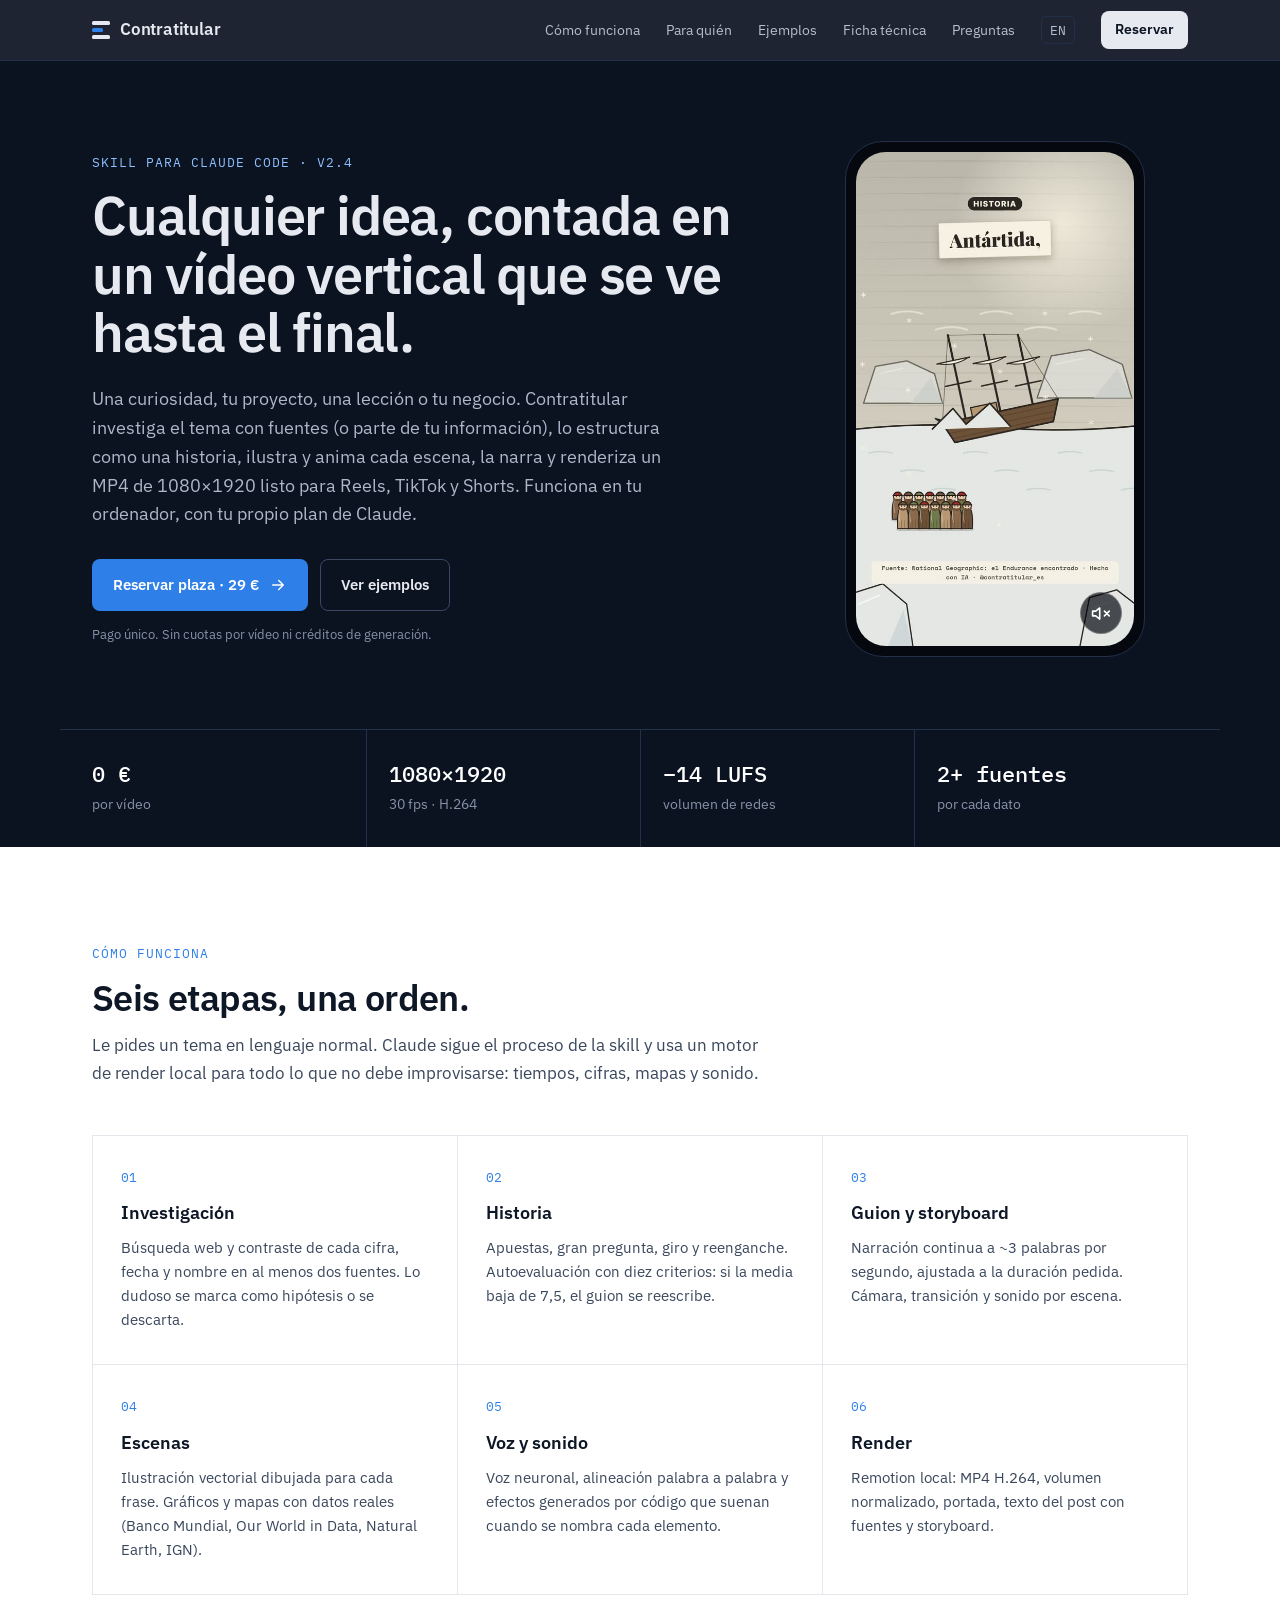
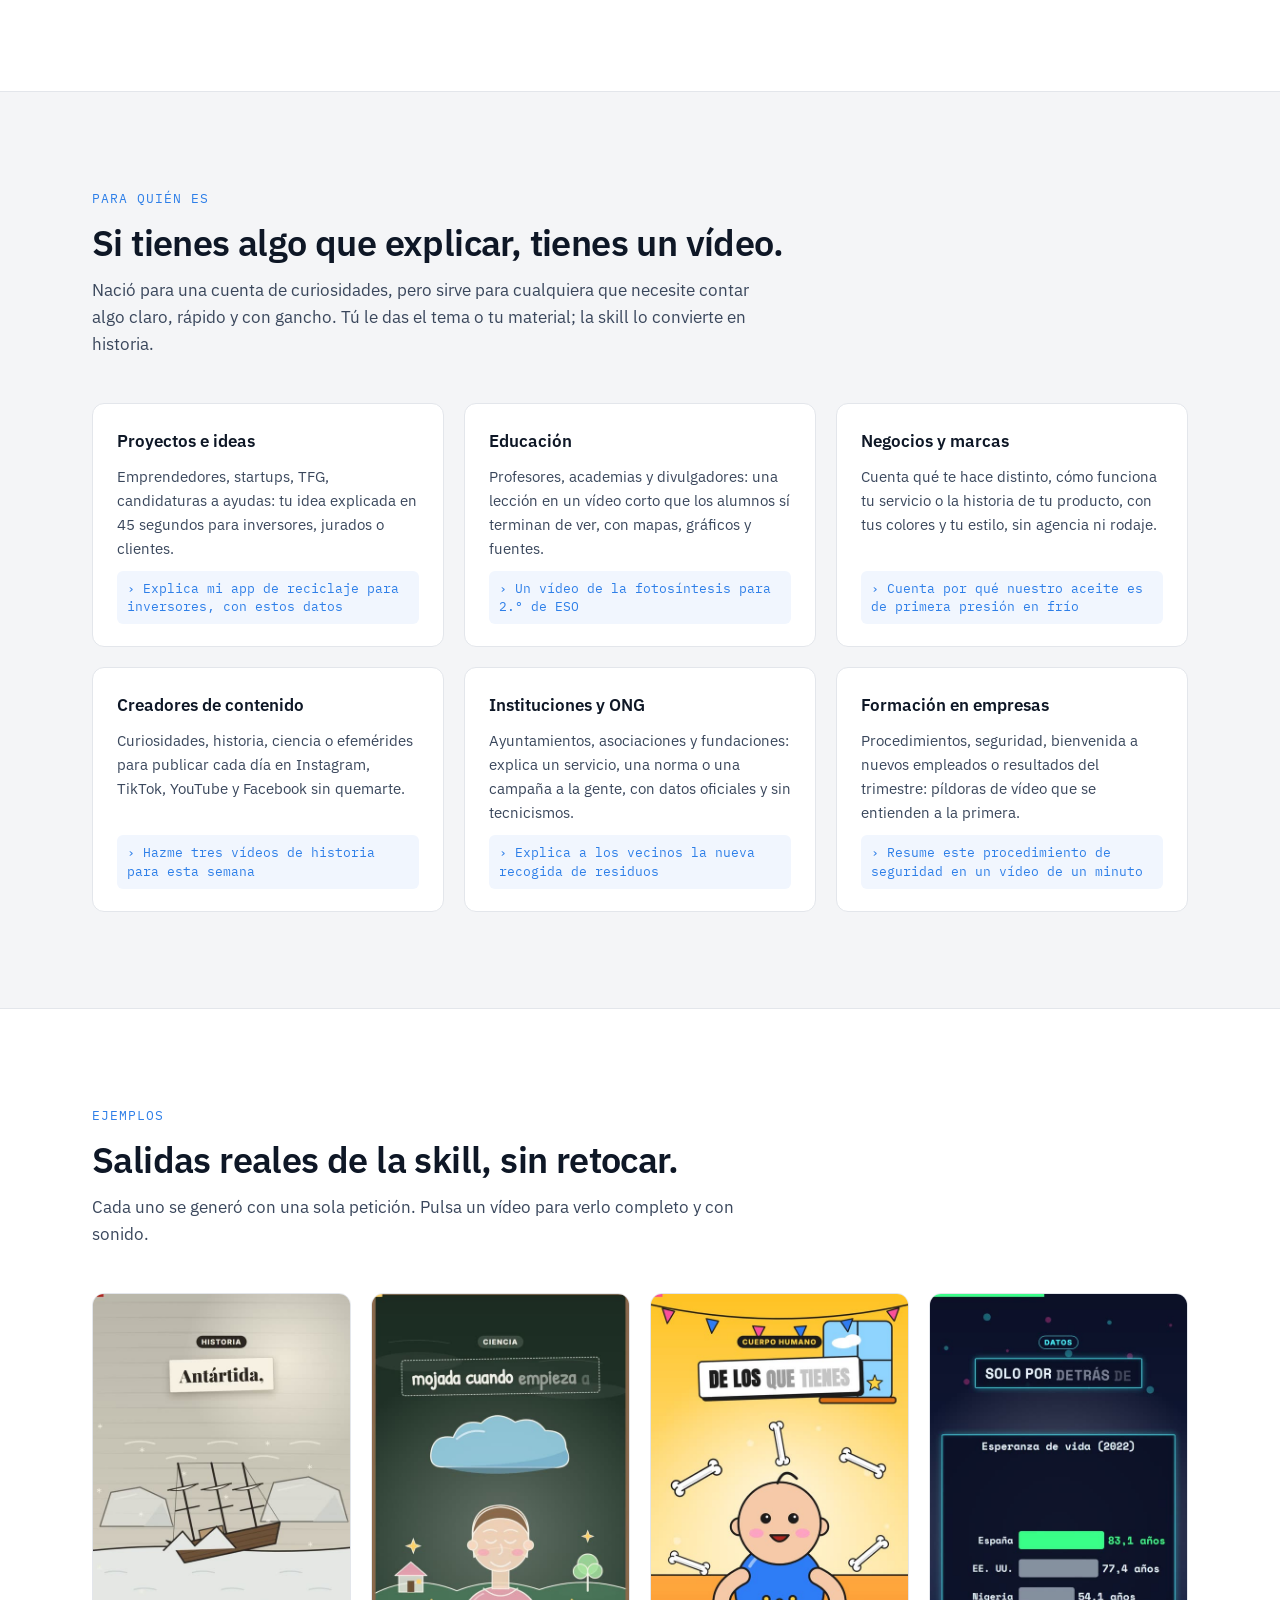
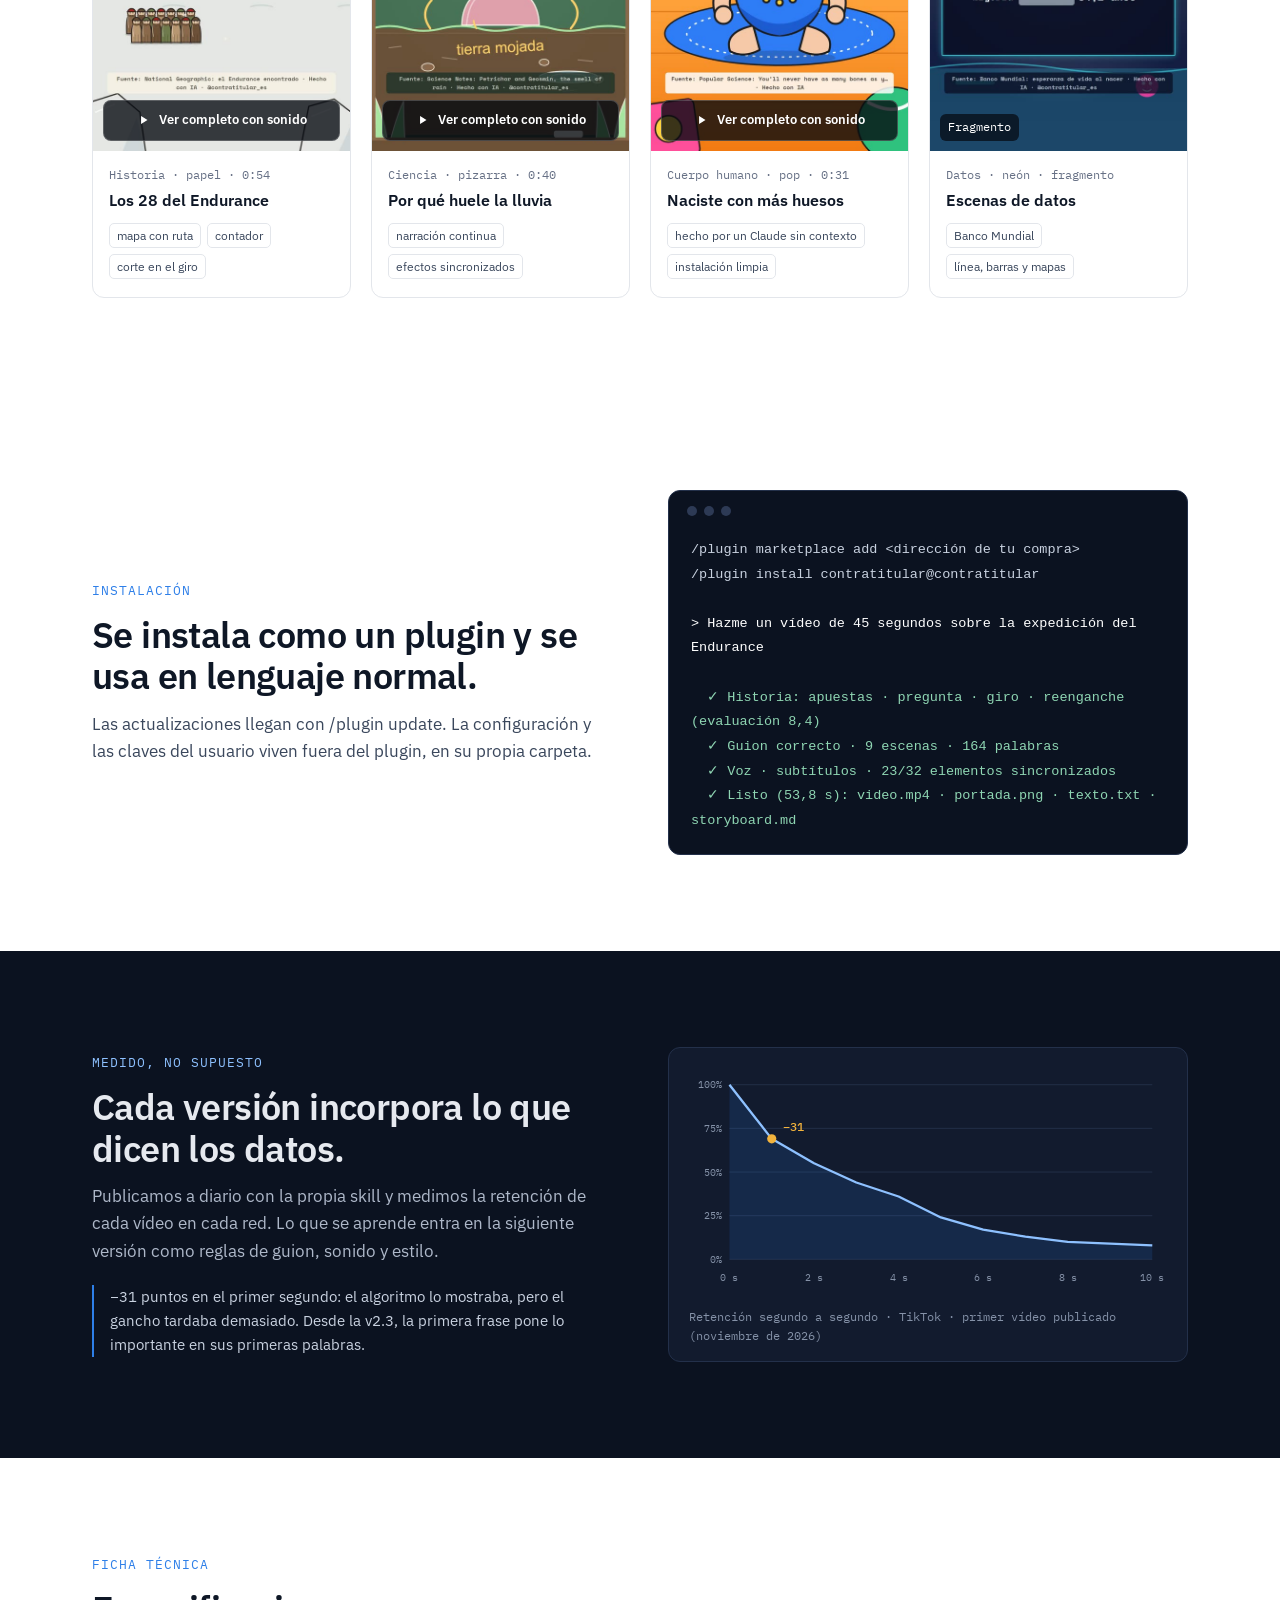
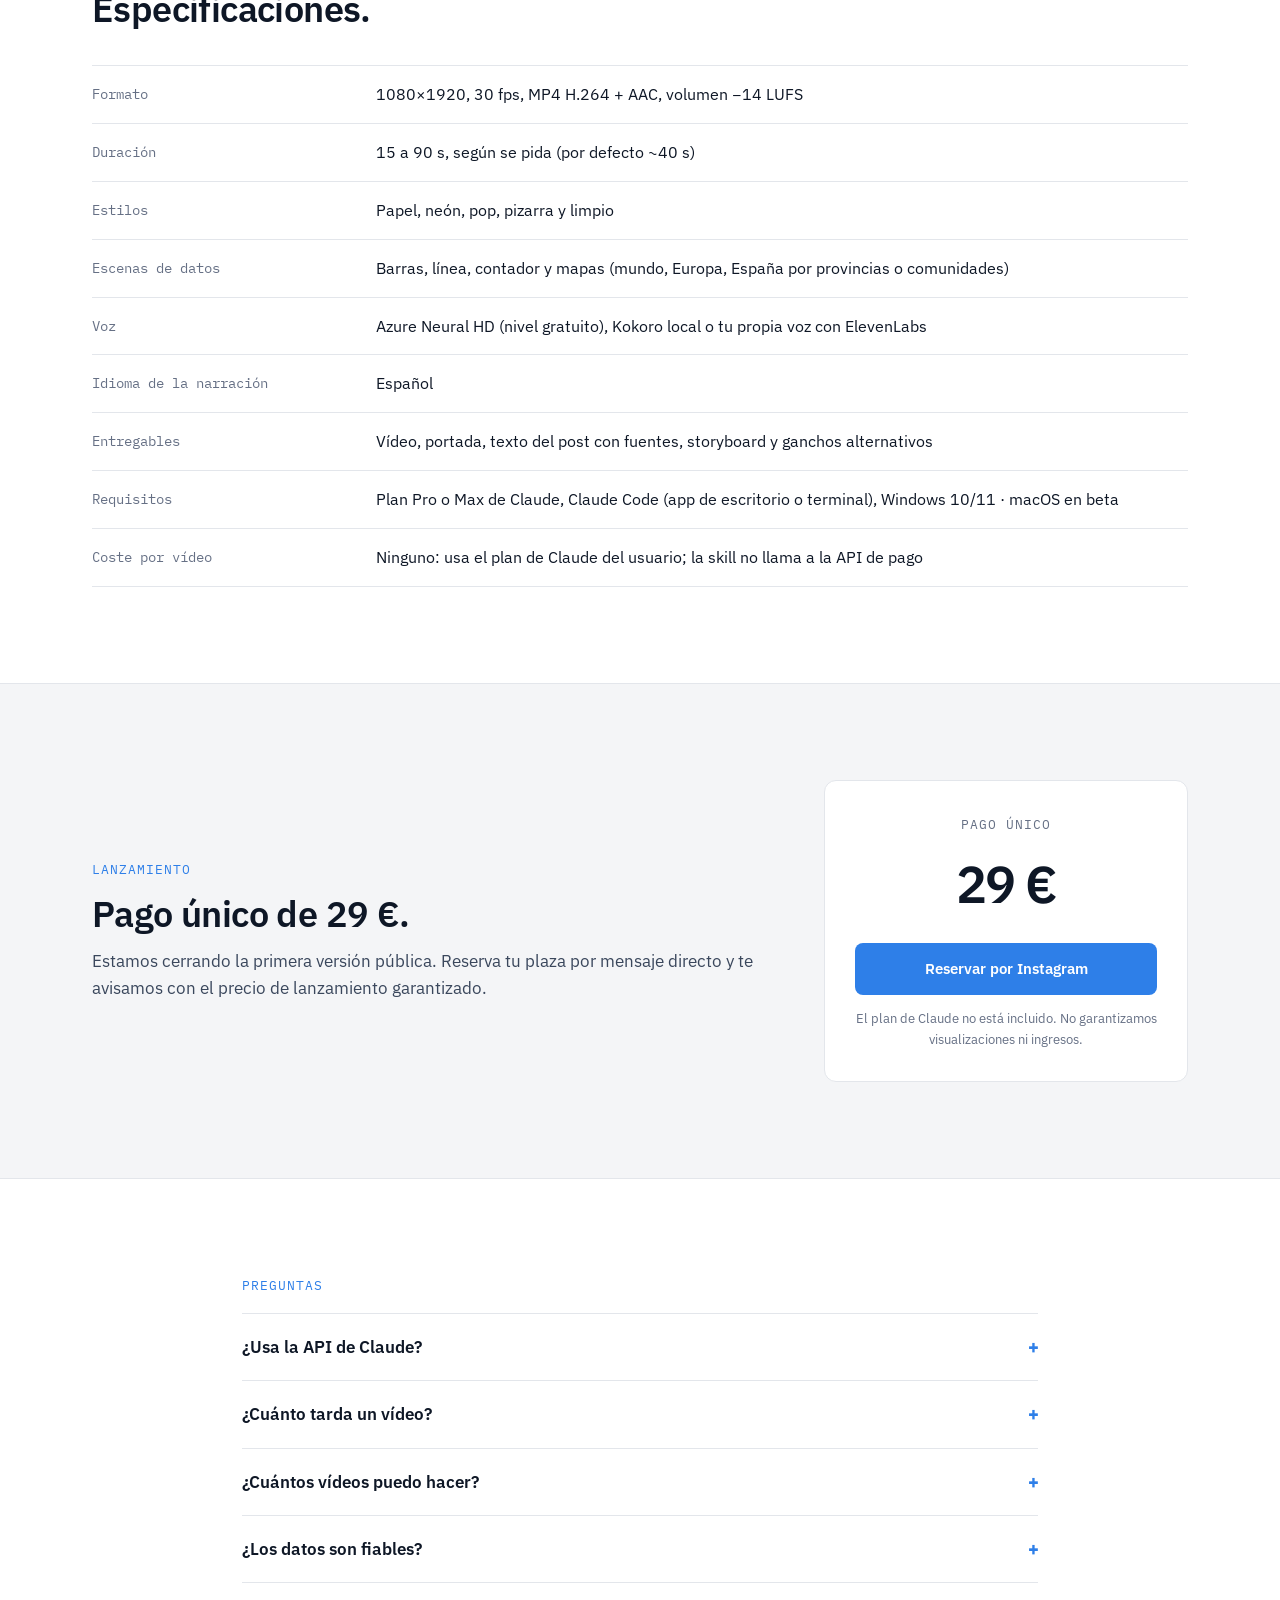
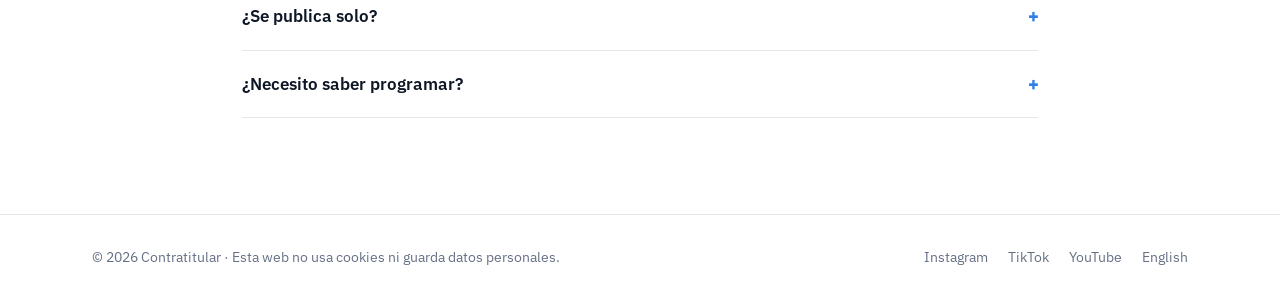
==== commit 2b936da2: "Portada «cualquier idea» y sección Para quién (traída de la versión de la otra sesión)" ====
--- a/index.html
+++ b/index.html
@@ -20,7 +20,7 @@
   <div class="caja barra-in">
     <a class="marca" href="/"><span class="logo" aria-hidden="true"><i></i><i></i><i></i></span>Contratitular</a>
     <nav aria-label="Secciones">
-      <a href="#proceso">Cómo funciona</a><a href="#ejemplos">Ejemplos</a><a href="#ficha">Ficha técnica</a><a href="#faq">Preguntas</a>
+      <a href="#proceso">Cómo funciona</a><a href="#para-quien">Para quién</a><a href="#ejemplos">Ejemplos</a><a href="#ficha">Ficha técnica</a><a href="#faq">Preguntas</a>
       <a class="idioma" href="/en/" hreflang="en">EN</a>
       <a class="btn btn-claro btn-mini" href="#precio">Reservar</a>
     </nav>
@@ -32,8 +32,8 @@
   <div class="caja portada-in">
     <div>
       <p class="ceja">Skill para Claude Code · v2.4</p>
-      <h1>Vídeos verticales explicativos, producidos de principio a fin dentro de Claude Code.</h1>
-      <p class="entrada">Contratitular investiga un tema con fuentes, lo estructura como una historia, ilustra y anima cada escena, la narra y renderiza un MP4 de 1080×1920 listo para Reels, TikTok y Shorts. Funciona en tu ordenador, con tu propio plan de Claude.</p>
+      <h1>Cualquier idea, contada en un vídeo vertical que se ve hasta el final.</h1>
+      <p class="entrada">Una curiosidad, tu proyecto, una lección o tu negocio. Contratitular investiga el tema con fuentes (o parte de tu información), lo estructura como una historia, ilustra y anima cada escena, la narra y renderiza un MP4 de 1080×1920 listo para Reels, TikTok y Shorts. Funciona en tu ordenador, con tu propio plan de Claude.</p>
       <div class="acciones"><a class="btn btn-azul" href="#precio">Reservar plaza · 29 € <svg class="ic" viewBox="0 0 24 24" aria-hidden="true"><path d="M5 12h14M13 6l6 6-6 6"/></svg></a><a class="btn btn-borde" href="#ejemplos">Ver ejemplos</a></div>
       <p class="letra">Pago único. Sin cuotas por vídeo ni créditos de generación.</p>
     </div>
@@ -52,7 +52,14 @@
   </div>
 </section>
 
-<section id="ejemplos" class="seccion gris">
+<section id="para-quien" class="seccion gris">
+  <div class="caja">
+    <p class="ceja">Para quién es</p><h2>Si tienes algo que explicar, tienes un vídeo.</h2><p class="sub">Nació para una cuenta de curiosidades, pero sirve para cualquiera que necesite contar algo claro, rápido y con gancho. Tú le das el tema o tu material; la skill lo convierte en historia.</p>
+    <div class="usos"><article><h3>Proyectos e ideas</h3><p>Emprendedores, startups, TFG, candidaturas a ayudas: tu idea explicada en 45 segundos para inversores, jurados o clientes.</p><code>› Explica mi app de reciclaje para inversores, con estos datos</code></article><article><h3>Educación</h3><p>Profesores, academias y divulgadores: una lección en un vídeo corto que los alumnos sí terminan de ver, con mapas, gráficos y fuentes.</p><code>› Un vídeo de la fotosíntesis para 2.º de ESO</code></article><article><h3>Negocios y marcas</h3><p>Cuenta qué te hace distinto, cómo funciona tu servicio o la historia de tu producto, con tus colores y tu estilo, sin agencia ni rodaje.</p><code>› Cuenta por qué nuestro aceite es de primera presión en frío</code></article><article><h3>Creadores de contenido</h3><p>Curiosidades, historia, ciencia o efemérides para publicar cada día en Instagram, TikTok, YouTube y Facebook sin quemarte.</p><code>› Hazme tres vídeos de historia para esta semana</code></article><article><h3>Instituciones y ONG</h3><p>Ayuntamientos, asociaciones y fundaciones: explica un servicio, una norma o una campaña a la gente, con datos oficiales y sin tecnicismos.</p><code>› Explica a los vecinos la nueva recogida de residuos</code></article><article><h3>Formación en empresas</h3><p>Procedimientos, seguridad, bienvenida a nuevos empleados o resultados del trimestre: píldoras de vídeo que se entienden a la primera.</p><code>› Resume este procedimiento de seguridad en un vídeo de un minuto</code></article></div>
+  </div>
+</section>
+
+<section id="ejemplos" class="seccion">
   <div class="caja">
     <p class="ceja">Ejemplos</p><h2>Salidas reales de la skill, sin retocar.</h2><p class="sub">Cada uno se generó con una sola petición. Pulsa un vídeo para verlo completo y con sonido.</p>
     <div class="clips"><figure class="clip" data-completo="/media/clips/endurance.mp4">
--- a/estilos.css
+++ b/estilos.css
@@ -99,6 +99,13 @@
 .rasgos { display: flex; flex-wrap: wrap; gap: 6px; margin-top: 6px; }
 .rasgos em { font-style: normal; font-size: 12px; color: var(--tinta-2); border: 1px solid var(--linea); border-radius: 5px; padding: 2px 7px; }
 
+/* para quién */
+.usos { display: grid; grid-template-columns: repeat(3, 1fr); gap: 20px; margin-top: 44px; }
+.usos article { background: #fff; border: 1px solid var(--linea); border-radius: 12px; padding: 24px 24px 22px; display: flex; flex-direction: column; gap: 10px; }
+.usos h3 { font-size: 17px; font-weight: 600; }
+.usos p { font-size: 15px; color: var(--tinta-2); flex: 1; }
+.usos code { font-family: var(--mono); font-size: 12.5px; color: var(--azul); background: #F1F6FE; border-radius: 6px; padding: 8px 10px; line-height: 1.5; }
+
 /* dos columnas */
 .dos { display: grid; grid-template-columns: 1fr 1fr; gap: 56px; align-items: center; }
 
@@ -155,7 +162,7 @@
 @media (max-width: 980px) {
   .portada-in, .dos, .precio { grid-template-columns: 1fr; gap: 44px; }
   .etapas { grid-template-columns: 1fr 1fr; }
-  .clips { grid-template-columns: 1fr 1fr; }
+  .clips, .usos { grid-template-columns: 1fr 1fr; }
   .cifras { grid-template-columns: 1fr 1fr; }
   .cifras div:nth-child(3) { border-left: 0; padding-left: 0; }
   .barra nav a:not(.btn):not(.idioma) { display: none; }
@@ -164,7 +171,7 @@
   .caja { padding: 0 16px; }
   .seccion { padding: 68px 0; }
   .portada { padding-top: 48px; }
-  .etapas { grid-template-columns: 1fr; }
+  .etapas, .usos { grid-template-columns: 1fr; }
   .ficha div { grid-template-columns: 1fr; gap: 4px; }
   .movil { width: 250px; }
   .cifras strong { font-size: 18px; }
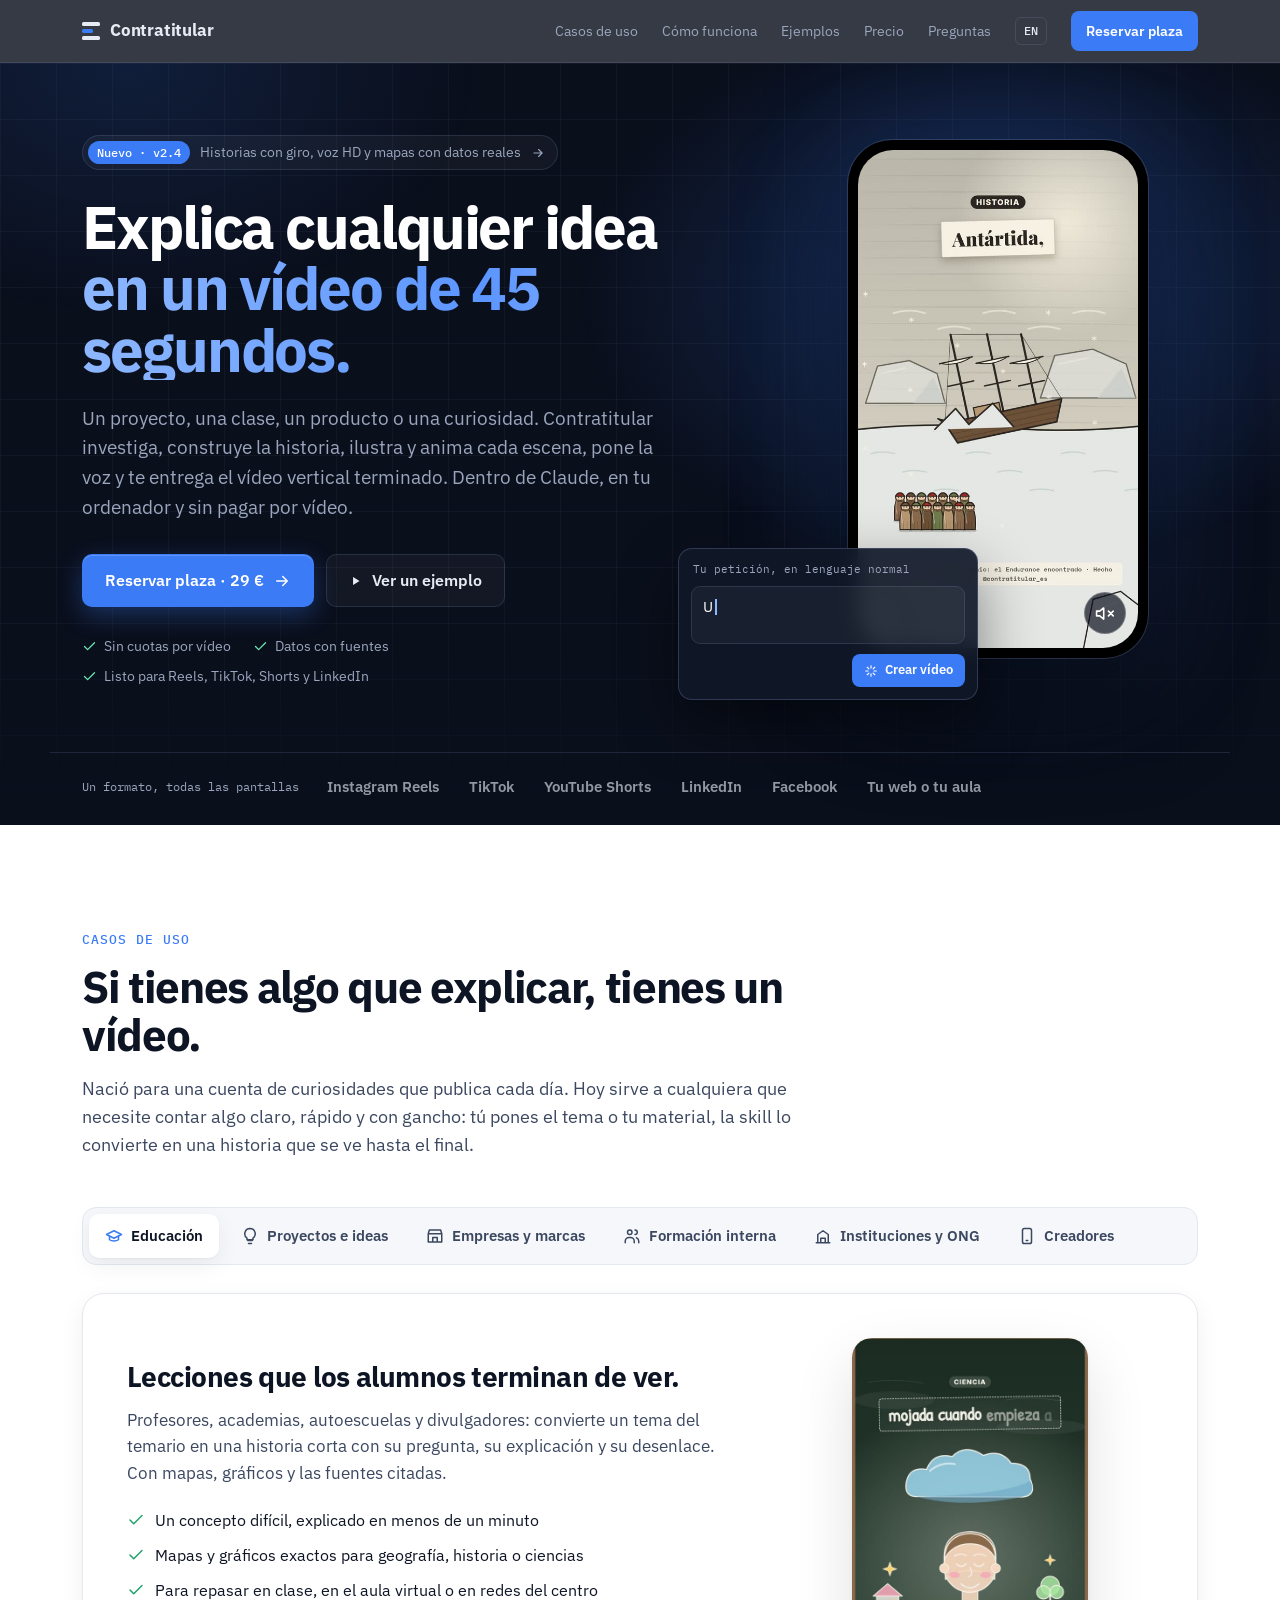
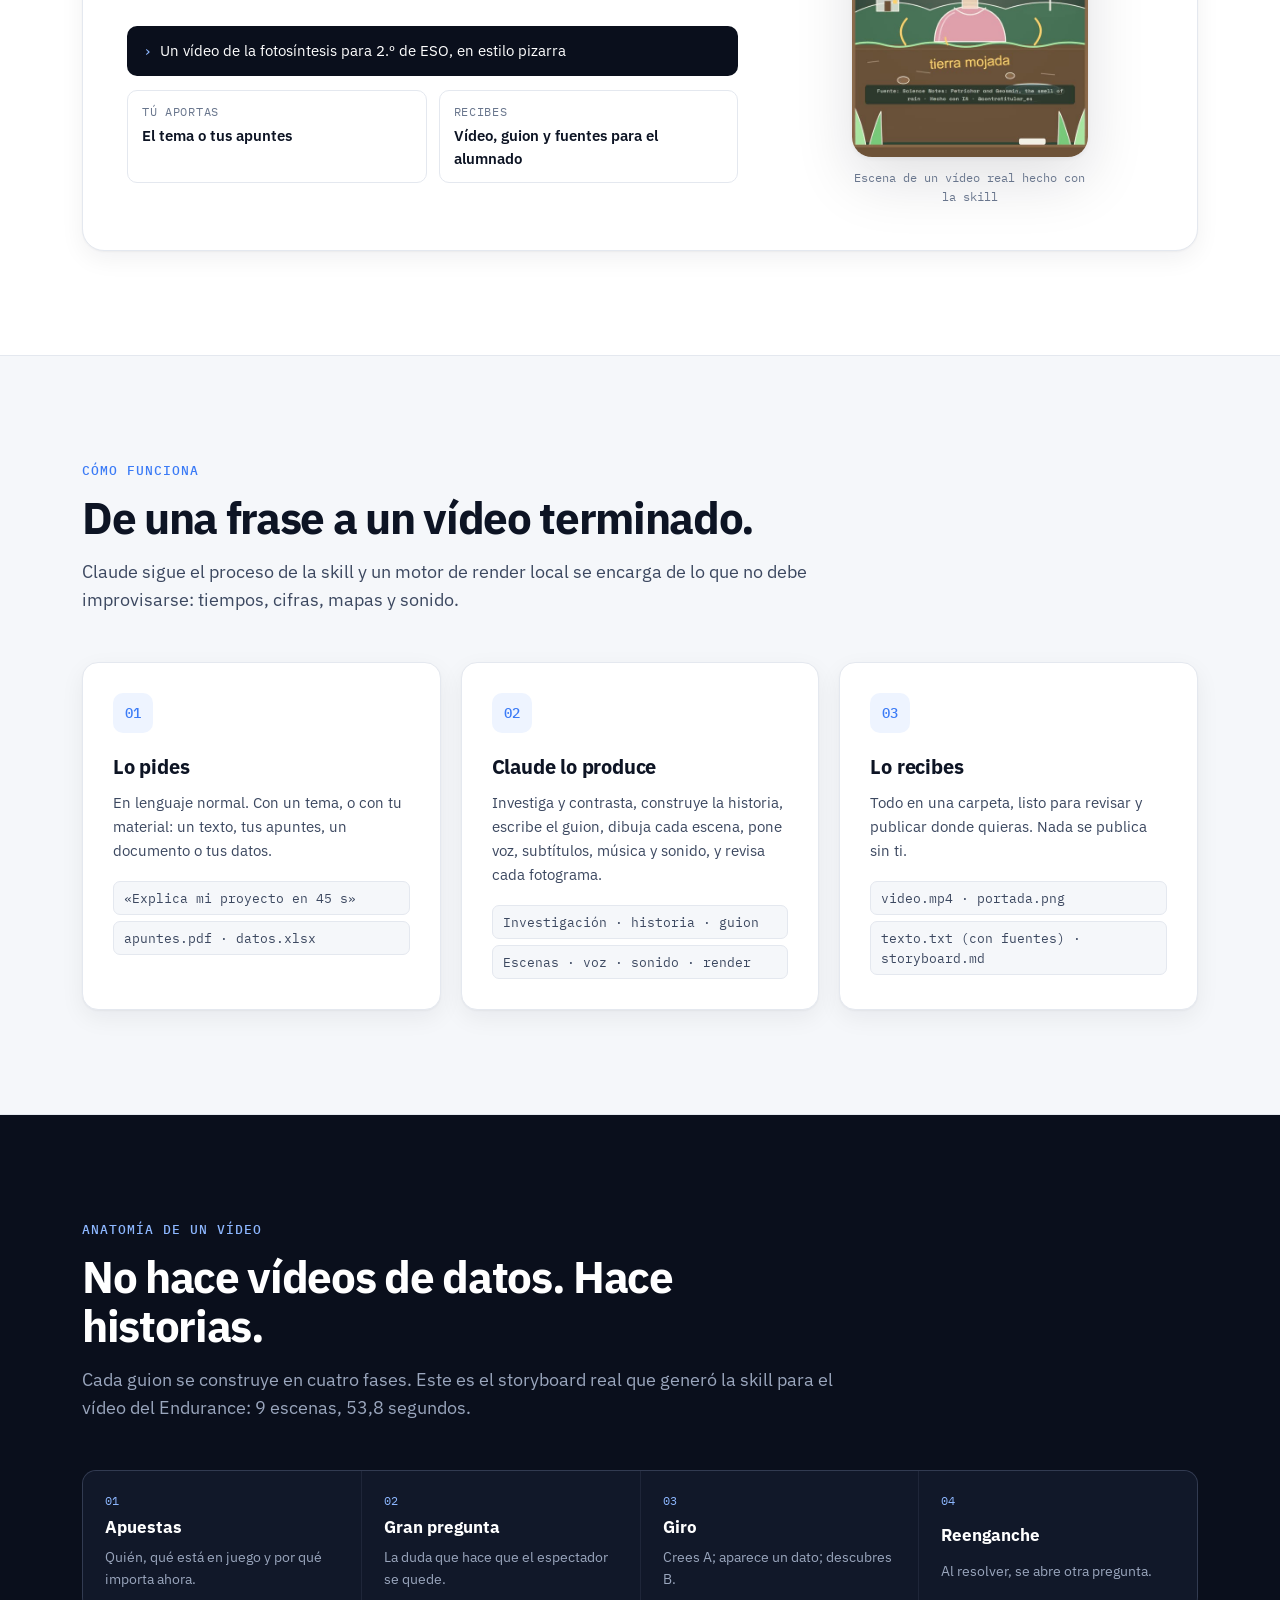
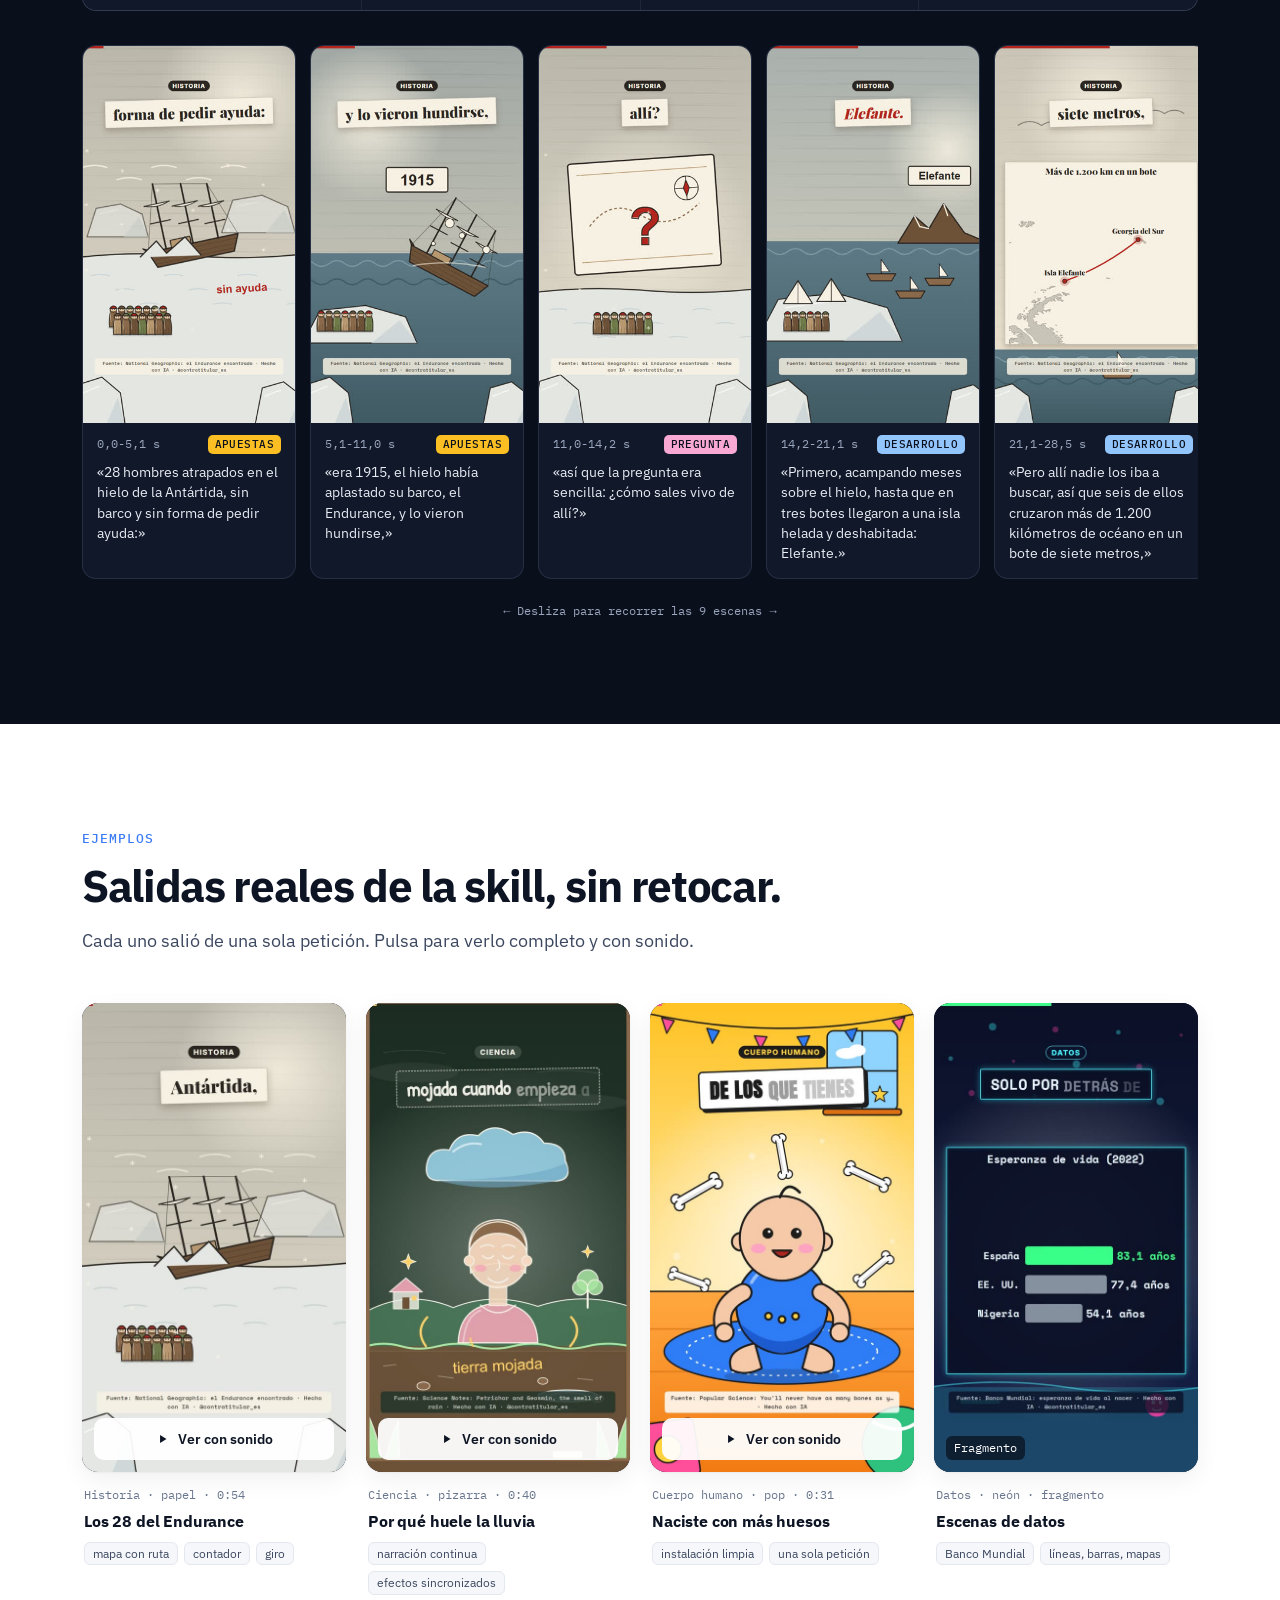
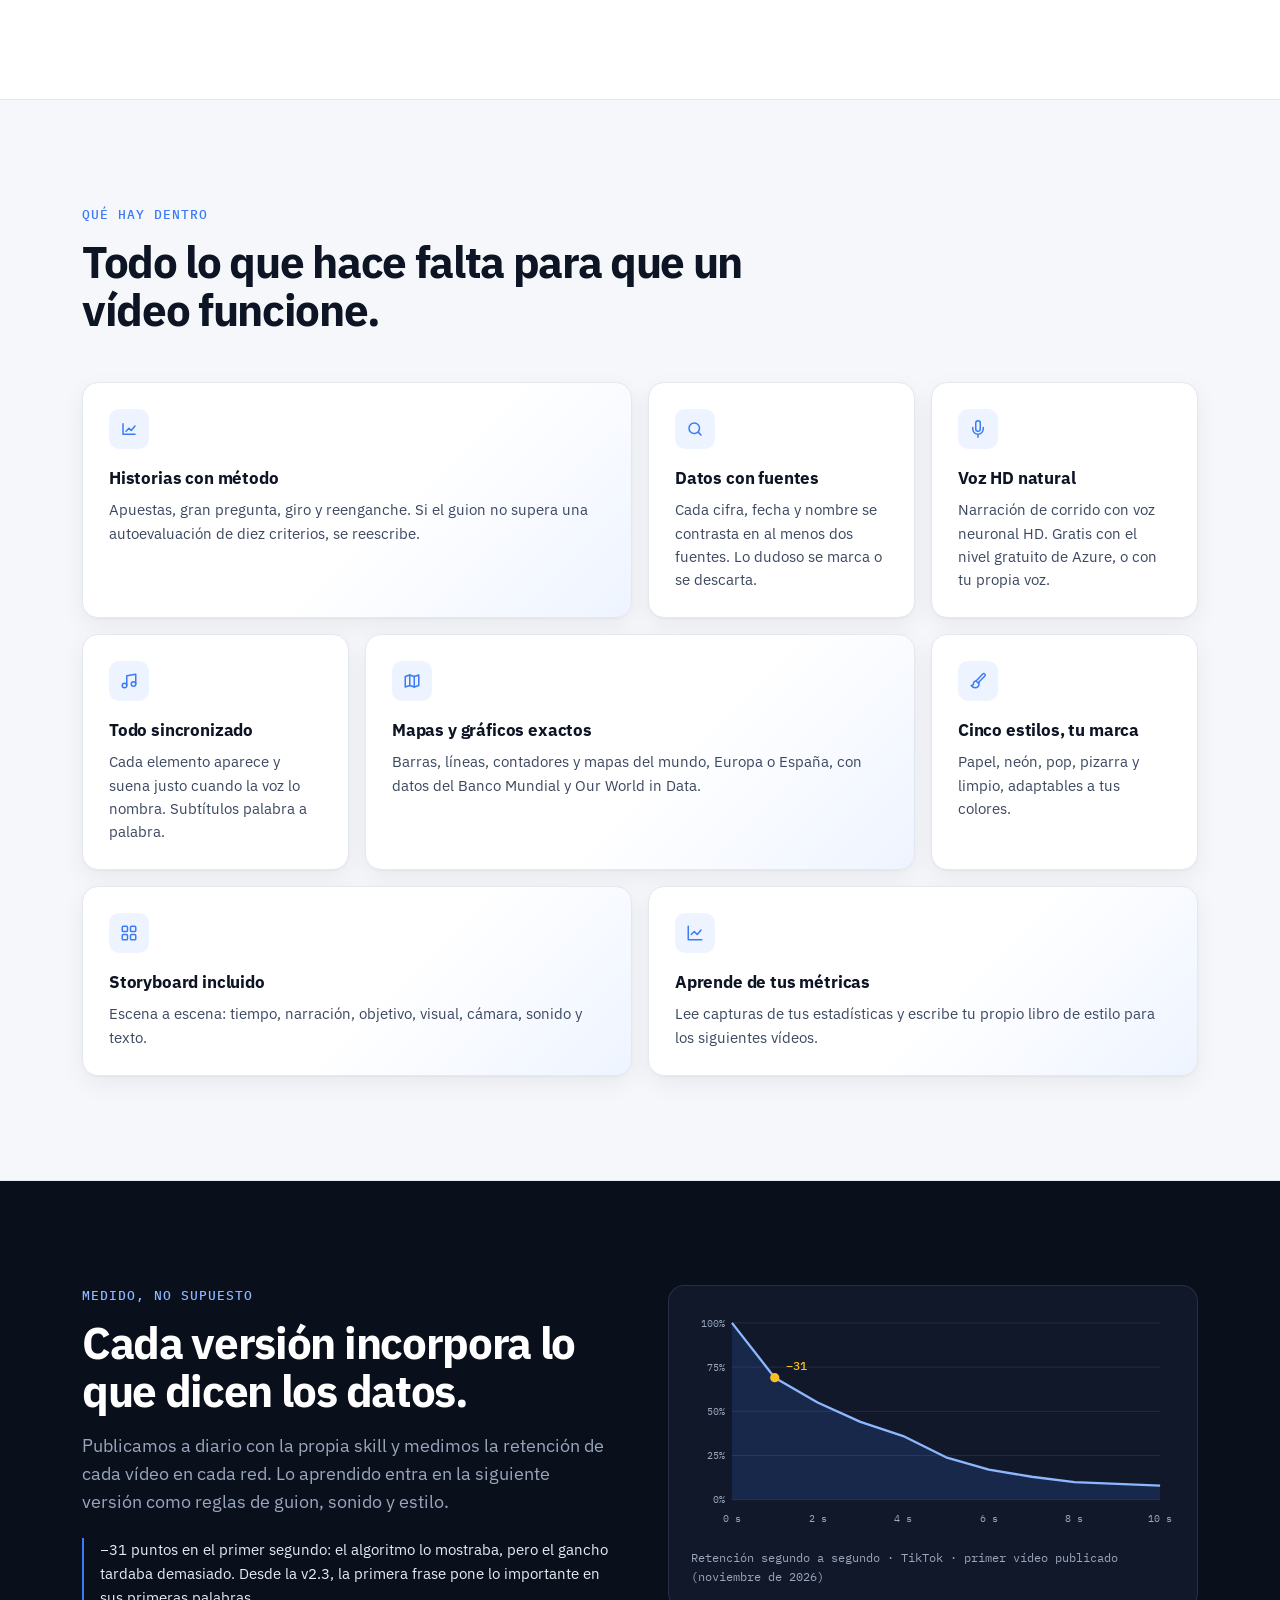
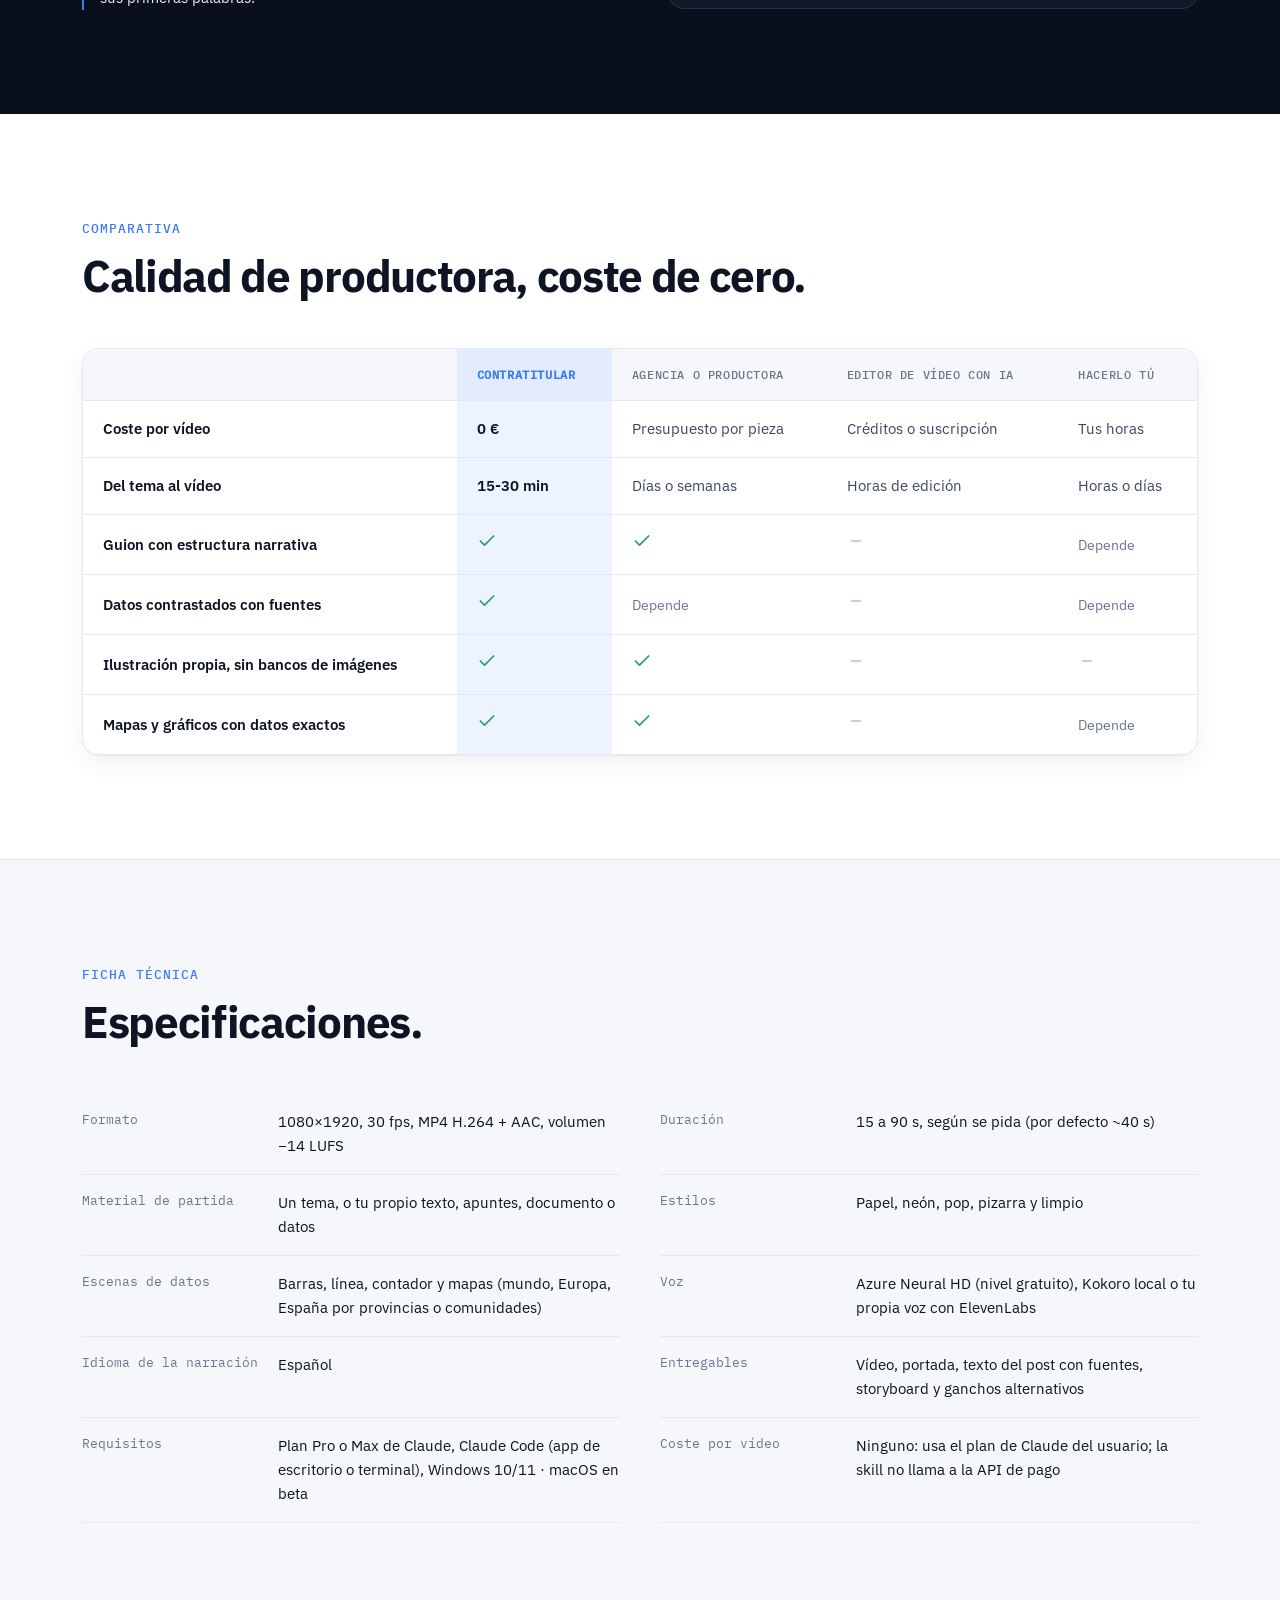
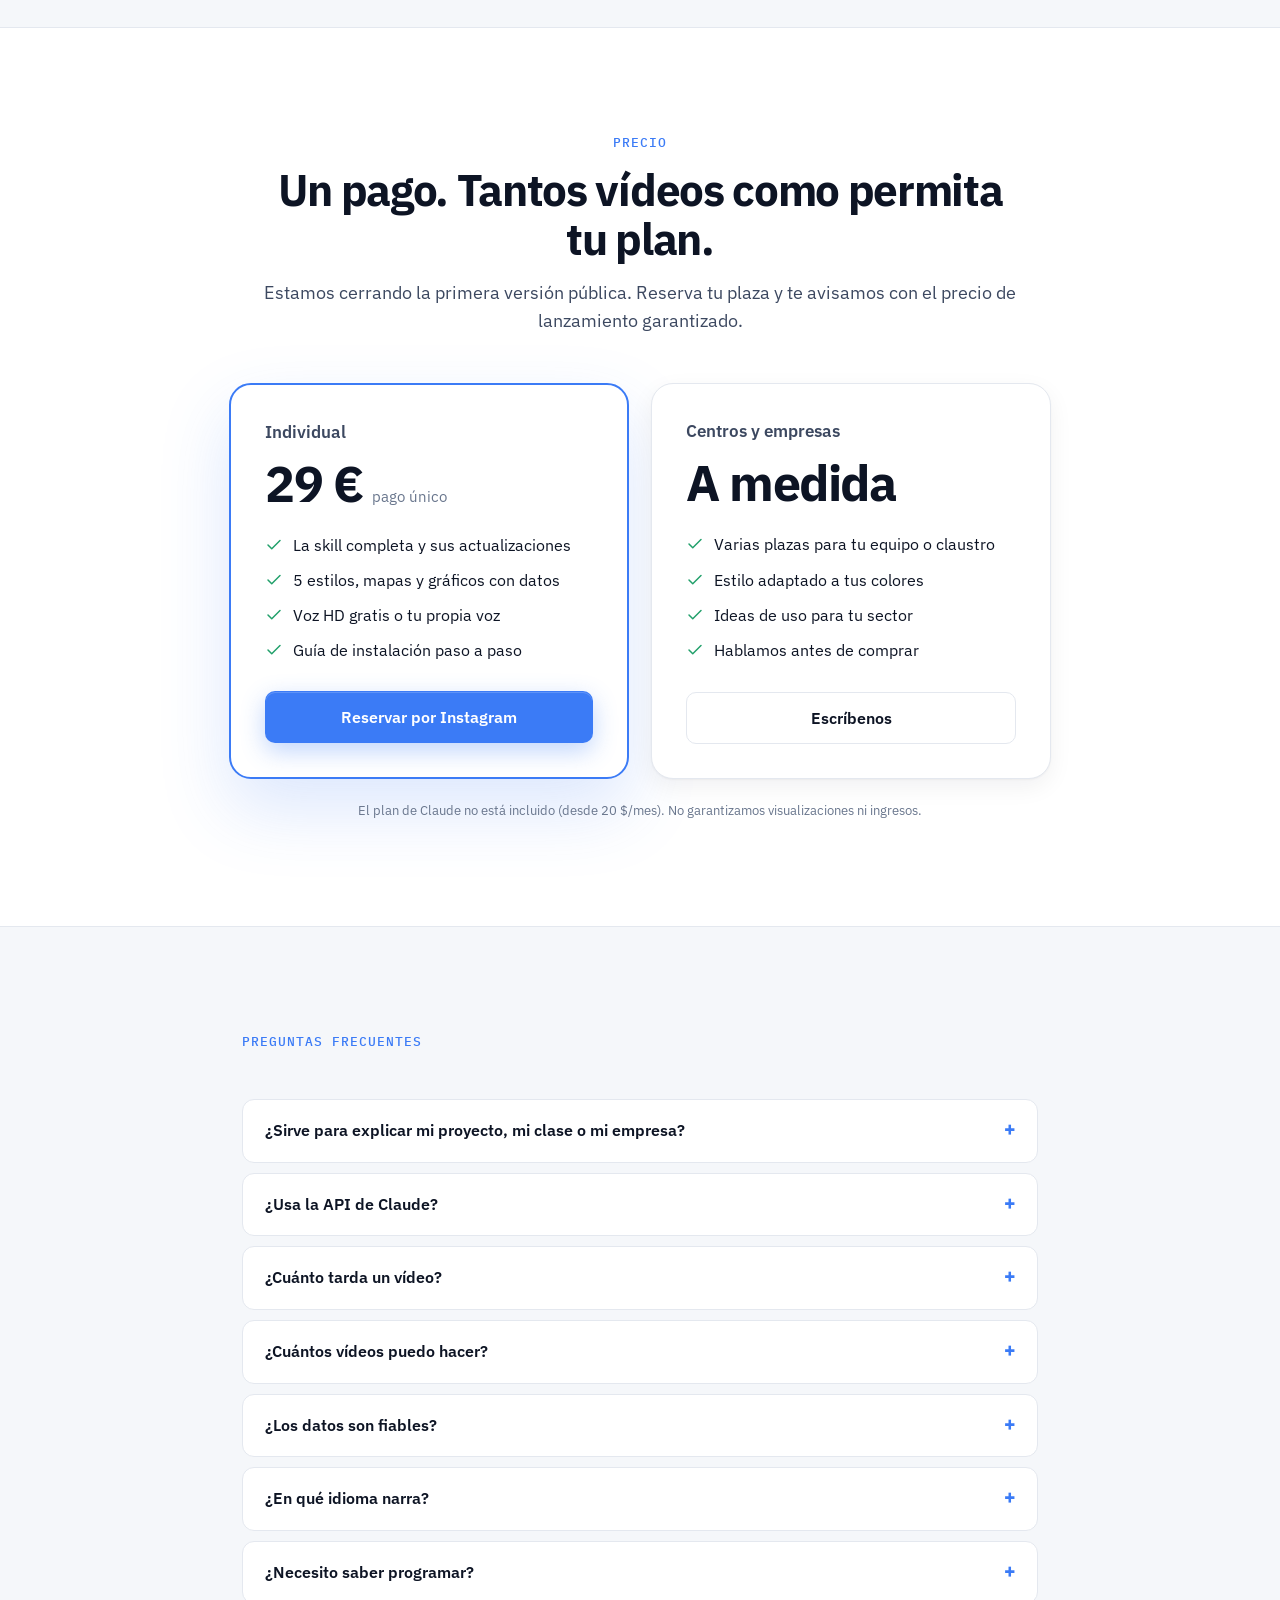
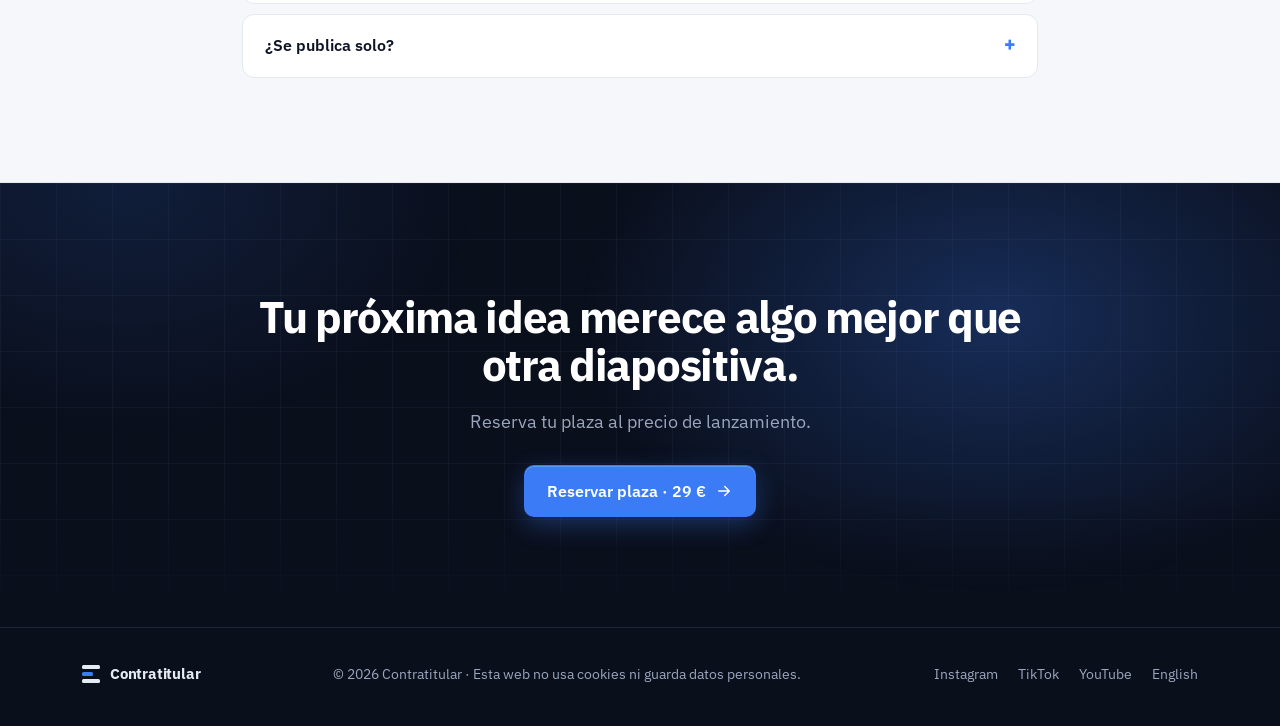
==== commit 2992c59e: "Web profesional: casos de uso por sector (educación, proyectos, empresas, formación, instituciones, " ====
--- a/index.html
+++ b/index.html
@@ -3,132 +3,224 @@
 <head>
 <meta charset="utf-8">
 <meta name="viewport" content="width=device-width, initial-scale=1">
-<title>Contratitular · Skill de Claude Code para vídeos verticales explicativos</title>
-<meta name="description" content="Una skill para Claude Code que investiga un tema, lo convierte en historia, ilustra y anima cada escena, pone voz y entrega un MP4 vertical. En tu ordenador y con tu plan de Claude.">
-<meta property="og:title" content="Contratitular · Skill de Claude Code para vídeos verticales explicativos">
-<meta property="og:description" content="Una skill para Claude Code que investiga un tema, lo convierte en historia, ilustra y anima cada escena, pone voz y entrega un MP4 vertical. En tu ordenador y con tu plan de Claude.">
+<title>Contratitular · Explica cualquier idea en un vídeo vertical, con Claude</title>
+<meta name="description" content="Para proyectos, clases, empresas, instituciones y creadores. Contratitular investiga, construye la historia, ilustra cada escena, pone la voz y entrega el vídeo vertical terminado. Dentro de Claude, en tu ordenador, sin pagar por vídeo.">
+<meta name="theme-color" content="#0A0F1C">
+<meta property="og:type" content="website">
+<meta property="og:title" content="Contratitular · Explica cualquier idea en un vídeo vertical, con Claude">
+<meta property="og:description" content="Para proyectos, clases, empresas, instituciones y creadores. Contratitular investiga, construye la historia, ilustra cada escena, pone la voz y entrega el vídeo vertical terminado. Dentro de Claude, en tu ordenador, sin pagar por vídeo.">
 <meta property="og:image" content="https://contratitular.es/media/clips/endurance.jpg">
 <link rel="alternate" hreflang="es" href="https://contratitular.es/">
 <link rel="alternate" hreflang="en" href="https://contratitular.es/en/">
-<link rel="preload" href="/fuentes/ibm-plex-sans-600-latin.woff2" as="font" type="font/woff2" crossorigin>
+<link rel="preload" href="/fuentes/ibm-plex-sans-700-latin.woff2" as="font" type="font/woff2" crossorigin>
 <link rel="stylesheet" href="/fuentes/fuentes.css">
 <link rel="stylesheet" href="/estilos.css">
-<link rel="icon" href="data:image/svg+xml,%3Csvg xmlns='http://www.w3.org/2000/svg' viewBox='0 0 32 32'%3E%3Crect width='32' height='32' rx='7' fill='%230B1220'/%3E%3Crect x='7' y='8' width='18' height='4' rx='1.5' fill='%23E6E9EF'/%3E%3Crect x='7' y='14' width='11' height='4' rx='1.5' fill='%23E6E9EF'/%3E%3Crect x='7' y='20' width='18' height='4' rx='1.5' fill='%23E6E9EF'/%3E%3Crect x='20' y='14' width='2' height='4' fill='%232E9BF0'/%3E%3Crect x='23' y='12' width='2' height='6' fill='%232E9BF0'/%3E%3C/svg%3E">
+<link rel="icon" href="data:image/svg+xml,%3Csvg xmlns='http://www.w3.org/2000/svg' viewBox='0 0 32 32'%3E%3Crect width='32' height='32' rx='7' fill='%230A0F1C'/%3E%3Crect x='7' y='8' width='18' height='4' rx='1.5' fill='%23E6E9EF'/%3E%3Crect x='7' y='14' width='11' height='4' rx='1.5' fill='%234F8DF7'/%3E%3Crect x='7' y='20' width='18' height='4' rx='1.5' fill='%23E6E9EF'/%3E%3C/svg%3E">
 </head>
 <body>
+<a class="saltar" href="#contenido">Saltar al contenido</a>
 <header class="barra">
   <div class="caja barra-in">
     <a class="marca" href="/"><span class="logo" aria-hidden="true"><i></i><i></i><i></i></span>Contratitular</a>
     <nav aria-label="Secciones">
-      <a href="#proceso">Cómo funciona</a><a href="#para-quien">Para quién</a><a href="#ejemplos">Ejemplos</a><a href="#ficha">Ficha técnica</a><a href="#faq">Preguntas</a>
-      <a class="idioma" href="/en/" hreflang="en">EN</a>
-      <a class="btn btn-claro btn-mini" href="#precio">Reservar</a>
+      <a class="nav-enlace" href="#usos">Casos de uso</a><a class="nav-enlace" href="#como">Cómo funciona</a><a class="nav-enlace" href="#ejemplos">Ejemplos</a><a class="nav-enlace" href="#precio">Precio</a><a class="nav-enlace" href="#faq">Preguntas</a>
+      <a class="idioma" href="/en/" hreflang="en" lang="en" title="English" data-goatcounter-click="idioma-en">EN</a>
+      <a class="btn btn-primario btn-mini" href="#precio">Reservar plaza</a>
     </nav>
   </div>
 </header>
 
-<main>
-<section class="portada oscura">
+<main id="contenido">
+<section class="portada">
+  <div class="portada-fondo" aria-hidden="true"></div>
   <div class="caja portada-in">
-    <div>
-      <p class="ceja">Skill para Claude Code · v2.4</p>
-      <h1>Cualquier idea, contada en un vídeo vertical que se ve hasta el final.</h1>
-      <p class="entrada">Una curiosidad, tu proyecto, una lección o tu negocio. Contratitular investiga el tema con fuentes (o parte de tu información), lo estructura como una historia, ilustra y anima cada escena, la narra y renderiza un MP4 de 1080×1920 listo para Reels, TikTok y Shorts. Funciona en tu ordenador, con tu propio plan de Claude.</p>
-      <div class="acciones"><a class="btn btn-azul" href="#precio">Reservar plaza · 29 € <svg class="ic" viewBox="0 0 24 24" aria-hidden="true"><path d="M5 12h14M13 6l6 6-6 6"/></svg></a><a class="btn btn-borde" href="#ejemplos">Ver ejemplos</a></div>
-      <p class="letra">Pago único. Sin cuotas por vídeo ni créditos de generación.</p>
-    </div>
-    <figure class="movil">
-      <video id="portada-video" src="/media/clips/endurance.mp4" poster="/media/clips/endurance.jpg" autoplay muted loop playsinline preload="metadata"></video>
-      <button class="sonido" id="portada-sonido" type="button" aria-label="Activar sonido" data-on="Silenciar" data-off="Activar sonido"><svg viewBox="0 0 24 24" aria-hidden="true"><path d="M11 5 6 9H2v6h4l5 4V5z"/><path class="ondas" d="M23 9l-6 6M17 9l6 6"/></svg></button>
-    </figure>
-  </div>
-  <div class="caja cifras"><div><strong>0 €</strong><span>por vídeo</span></div><div><strong>1080×1920</strong><span>30 fps · H.264</span></div><div><strong>−14 LUFS</strong><span>volumen de redes</span></div><div><strong>2+ fuentes</strong><span>por cada dato</span></div></div>
-</section>
-
-<section id="proceso" class="seccion">
-  <div class="caja">
-    <p class="ceja">Cómo funciona</p><h2>Seis etapas, una orden.</h2><p class="sub">Le pides un tema en lenguaje normal. Claude sigue el proceso de la skill y usa un motor de render local para todo lo que no debe improvisarse: tiempos, cifras, mapas y sonido.</p>
-    <ol class="etapas"><li><span class="num">01</span><h3>Investigación</h3><p>Búsqueda web y contraste de cada cifra, fecha y nombre en al menos dos fuentes. Lo dudoso se marca como hipótesis o se descarta.</p></li><li><span class="num">02</span><h3>Historia</h3><p>Apuestas, gran pregunta, giro y reenganche. Autoevaluación con diez criterios: si la media baja de 7,5, el guion se reescribe.</p></li><li><span class="num">03</span><h3>Guion y storyboard</h3><p>Narración continua a ~3 palabras por segundo, ajustada a la duración pedida. Cámara, transición y sonido por escena.</p></li><li><span class="num">04</span><h3>Escenas</h3><p>Ilustración vectorial dibujada para cada frase. Gráficos y mapas con datos reales (Banco Mundial, Our World in Data, Natural Earth, IGN).</p></li><li><span class="num">05</span><h3>Voz y sonido</h3><p>Voz neuronal, alineación palabra a palabra y efectos generados por código que suenan cuando se nombra cada elemento.</p></li><li><span class="num">06</span><h3>Render</h3><p>Remotion local: MP4 H.264, volumen normalizado, portada, texto del post con fuentes y storyboard.</p></li></ol>
-  </div>
-</section>
-
-<section id="para-quien" class="seccion gris">
-  <div class="caja">
-    <p class="ceja">Para quién es</p><h2>Si tienes algo que explicar, tienes un vídeo.</h2><p class="sub">Nació para una cuenta de curiosidades, pero sirve para cualquiera que necesite contar algo claro, rápido y con gancho. Tú le das el tema o tu material; la skill lo convierte en historia.</p>
-    <div class="usos"><article><h3>Proyectos e ideas</h3><p>Emprendedores, startups, TFG, candidaturas a ayudas: tu idea explicada en 45 segundos para inversores, jurados o clientes.</p><code>› Explica mi app de reciclaje para inversores, con estos datos</code></article><article><h3>Educación</h3><p>Profesores, academias y divulgadores: una lección en un vídeo corto que los alumnos sí terminan de ver, con mapas, gráficos y fuentes.</p><code>› Un vídeo de la fotosíntesis para 2.º de ESO</code></article><article><h3>Negocios y marcas</h3><p>Cuenta qué te hace distinto, cómo funciona tu servicio o la historia de tu producto, con tus colores y tu estilo, sin agencia ni rodaje.</p><code>› Cuenta por qué nuestro aceite es de primera presión en frío</code></article><article><h3>Creadores de contenido</h3><p>Curiosidades, historia, ciencia o efemérides para publicar cada día en Instagram, TikTok, YouTube y Facebook sin quemarte.</p><code>› Hazme tres vídeos de historia para esta semana</code></article><article><h3>Instituciones y ONG</h3><p>Ayuntamientos, asociaciones y fundaciones: explica un servicio, una norma o una campaña a la gente, con datos oficiales y sin tecnicismos.</p><code>› Explica a los vecinos la nueva recogida de residuos</code></article><article><h3>Formación en empresas</h3><p>Procedimientos, seguridad, bienvenida a nuevos empleados o resultados del trimestre: píldoras de vídeo que se entienden a la primera.</p><code>› Resume este procedimiento de seguridad en un vídeo de un minuto</code></article></div>
+    <div class="portada-texto">
+      <a class="pastilla" href="#funciones"><b>Nuevo · v2.4</b><span>Historias con giro, voz HD y mapas con datos reales</span><svg class="ic" viewBox="0 0 24 24" aria-hidden="true"><path d="M5 12h14M13 6l6 6-6 6"/></svg></a>
+      <h1>Explica cualquier idea <span class="resalte">en un vídeo de 45 segundos.</span></h1>
+      <p class="entrada">Un proyecto, una clase, un producto o una curiosidad. Contratitular investiga, construye la historia, ilustra y anima cada escena, pone la voz y te entrega el vídeo vertical terminado. Dentro de Claude, en tu ordenador y sin pagar por vídeo.</p>
+      <div class="acciones"><a class="btn btn-primario" href="#precio">Reservar plaza · 29 € <svg class="ic" viewBox="0 0 24 24" aria-hidden="true"><path d="M5 12h14M13 6l6 6-6 6"/></svg></a><a class="btn btn-fantasma" href="#ejemplos"><svg class="ic" viewBox="0 0 24 24" aria-hidden="true"><path d="M7 5v14l11-7z" fill="currentColor" stroke="none"/></svg> Ver un ejemplo</a></div>
+      <ul class="confianza"><li><svg class="ic" viewBox="0 0 24 24" aria-hidden="true"><path d="M20 6 9 17l-5-5"/></svg>Sin cuotas por vídeo</li><li><svg class="ic" viewBox="0 0 24 24" aria-hidden="true"><path d="M20 6 9 17l-5-5"/></svg>Datos con fuentes</li><li><svg class="ic" viewBox="0 0 24 24" aria-hidden="true"><path d="M20 6 9 17l-5-5"/></svg>Listo para Reels, TikTok, Shorts y LinkedIn</li></ul>
+    </div>
+    <div class="portada-visual">
+      <figure class="movil">
+        <video id="portada-video" src="/media/clips/endurance.mp4" poster="/media/clips/endurance.jpg" autoplay muted loop playsinline preload="metadata"></video>
+        <button class="sonido" id="portada-sonido" type="button" aria-label="Activar sonido" data-on="Silenciar" data-off="Activar sonido"><svg viewBox="0 0 24 24" aria-hidden="true"><path d="M11 5 6 9H2v6h4l5 4V5z"/><path class="ondas" d="M23 9l-6 6M17 9l6 6"/></svg></button>
+      </figure>
+      <div class="peticion" aria-hidden="true">
+        <span class="peticion-etiqueta">Tu petición, en lenguaje normal</span>
+        <div class="peticion-caja"><span class="peticion-texto" id="peticion" data-frases="[&quot;Explica mi startup a inversores en 45 segundos, con estos datos&quot;,&quot;Un vídeo sobre la fotosíntesis para 2.º de ESO&quot;,&quot;Cuenta por qué nuestro aceite es de primera presión en frío&quot;,&quot;Resume este protocolo de seguridad en un minuto&quot;,&quot;Explica a los vecinos la nueva recogida de residuos&quot;,&quot;Hazme tres vídeos de historia para esta semana&quot;]">Explica mi startup a inversores en 45 segundos, con estos datos</span><span class="cursor"></span></div>
+        <span class="peticion-btn"><svg class="ic" viewBox="0 0 24 24" aria-hidden="true"><path d="M12 3v4M12 17v4M3 12h4M17 12h4M5.6 5.6l2.8 2.8M15.6 15.6l2.8 2.8M5.6 18.4l2.8-2.8M15.6 8.4l2.8-2.8"/></svg>Crear vídeo</span>
+      </div>
+    </div>
+  </div>
+  <div class="caja redes"><span class="redes-txt">Un formato, todas las pantallas</span><ul><li>Instagram Reels</li><li>TikTok</li><li>YouTube Shorts</li><li>LinkedIn</li><li>Facebook</li><li>Tu web o tu aula</li></ul></div>
+</section>
+
+<section id="usos" class="seccion">
+  <div class="caja">
+    <header class="cabecera"><p class="ceja">Casos de uso</p><h2>Si tienes algo que explicar, tienes un vídeo.</h2><p class="sub">Nació para una cuenta de curiosidades que publica cada día. Hoy sirve a cualquiera que necesite contar algo claro, rápido y con gancho: tú pones el tema o tu material, la skill lo convierte en una historia que se ve hasta el final.</p></header>
+    <div class="pestanas" role="tablist" aria-label="Casos de uso">
+      <button class="pestana" role="tab" id="tab-0" aria-controls="panel-0" aria-selected="true" tabindex="0"><svg class="ic" viewBox="0 0 24 24" aria-hidden="true"><path d="M22 10 12 5 2 10l10 5 10-5z"/><path d="M6 12v5c3 2 9 2 12 0v-5"/></svg><span>Educación</span></button><button class="pestana" role="tab" id="tab-1" aria-controls="panel-1" aria-selected="false" tabindex="-1"><svg class="ic" viewBox="0 0 24 24" aria-hidden="true"><path d="M9 18h6M10 22h4M12 2a7 7 0 0 0-4 12.7V17h8v-2.3A7 7 0 0 0 12 2z"/></svg><span>Proyectos e ideas</span></button><button class="pestana" role="tab" id="tab-2" aria-controls="panel-2" aria-selected="false" tabindex="-1"><svg class="ic" viewBox="0 0 24 24" aria-hidden="true"><path d="M3 9l1.5-5h15L21 9M3 9h18v11H3zM9 20v-6h6v6"/></svg><span>Empresas y marcas</span></button><button class="pestana" role="tab" id="tab-3" aria-controls="panel-3" aria-selected="false" tabindex="-1"><svg class="ic" viewBox="0 0 24 24" aria-hidden="true"><circle cx="9" cy="7" r="3"/><path d="M3 21v-2a5 5 0 0 1 5-5h2a5 5 0 0 1 5 5v2M16 4a3 3 0 0 1 0 6M21 21v-2a5 5 0 0 0-3-4.6"/></svg><span>Formación interna</span></button><button class="pestana" role="tab" id="tab-4" aria-controls="panel-4" aria-selected="false" tabindex="-1"><svg class="ic" viewBox="0 0 24 24" aria-hidden="true"><path d="M3 21h18M5 21V10l7-5 7 5v11M9 21v-6h6v6"/></svg><span>Instituciones y ONG</span></button><button class="pestana" role="tab" id="tab-5" aria-controls="panel-5" aria-selected="false" tabindex="-1"><svg class="ic" viewBox="0 0 24 24" aria-hidden="true"><rect x="6" y="2" width="12" height="20" rx="2.5"/><path d="M11 18h2"/></svg><span>Creadores</span></button>
+    </div>
+    <div class="panel" role="tabpanel" id="panel-0" aria-labelledby="tab-0">
+      <div class="panel-texto">
+        <h3>Lecciones que los alumnos terminan de ver.</h3><p>Profesores, academias, autoescuelas y divulgadores: convierte un tema del temario en una historia corta con su pregunta, su explicación y su desenlace. Con mapas, gráficos y las fuentes citadas.</p>
+        <ul class="lista-ok"><li><svg class="ic" viewBox="0 0 24 24" aria-hidden="true"><path d="M20 6 9 17l-5-5"/></svg>Un concepto difícil, explicado en menos de un minuto</li><li><svg class="ic" viewBox="0 0 24 24" aria-hidden="true"><path d="M20 6 9 17l-5-5"/></svg>Mapas y gráficos exactos para geografía, historia o ciencias</li><li><svg class="ic" viewBox="0 0 24 24" aria-hidden="true"><path d="M20 6 9 17l-5-5"/></svg>Para repasar en clase, en el aula virtual o en redes del centro</li></ul>
+        <div class="ejemplo-peticion"><span class="mono">›</span> Un vídeo de la fotosíntesis para 2.º de ESO, en estilo pizarra</div>
+        <dl class="io"><div><dt>Tú aportas</dt><dd>El tema o tus apuntes</dd></div><div><dt>Recibes</dt><dd>Vídeo, guion y fuentes para el alumnado</dd></div></dl>
+      </div>
+      <figure class="panel-visual"><img src="/media/clips/petricor.jpg" alt="" loading="lazy" width="540" height="960"><figcaption>Escena de un vídeo real hecho con la skill</figcaption></figure>
+    </div>
+    <div class="panel" role="tabpanel" id="panel-1" aria-labelledby="tab-1" hidden>
+      <div class="panel-texto">
+        <h3>Tu idea, entendida a la primera.</h3><p>Emprendedores, startups, investigadores, TFG y candidaturas a ayudas o concursos: el problema, tu solución y por qué importa ahora, contado como una historia y no como una lista de diapositivas.</p>
+        <ul class="lista-ok"><li><svg class="ic" viewBox="0 0 24 24" aria-hidden="true"><path d="M20 6 9 17l-5-5"/></svg>Pitch de 45 segundos para inversores, jurados o clientes</li><li><svg class="ic" viewBox="0 0 24 24" aria-hidden="true"><path d="M20 6 9 17l-5-5"/></svg>Tus cifras convertidas en gráficos animados</li><li><svg class="ic" viewBox="0 0 24 24" aria-hidden="true"><path d="M20 6 9 17l-5-5"/></svg>Una pieza que se comparte por WhatsApp, LinkedIn o correo</li></ul>
+        <div class="ejemplo-peticion"><span class="mono">›</span> Explica mi app de reciclaje para inversores, con estos datos</div>
+        <dl class="io"><div><dt>Tú aportas</dt><dd>Tu resumen, tu dossier o tus cifras</dd></div><div><dt>Recibes</dt><dd>Vídeo de pitch, guion y storyboard</dd></div></dl>
+      </div>
+      <figure class="panel-visual"><img src="/media/clips/datos.jpg" alt="" loading="lazy" width="540" height="960"><figcaption>Escena de un vídeo real hecho con la skill</figcaption></figure>
+    </div>
+    <div class="panel" role="tabpanel" id="panel-2" aria-labelledby="tab-2" hidden>
+      <div class="panel-texto">
+        <h3>Lo que te hace distinto, en un vídeo.</h3><p>Cuenta cómo funciona tu servicio, la historia de tu producto o el dato que te diferencia, con tus colores y tu estilo. Sin agencia, sin rodaje y sin pagar por pieza.</p>
+        <ul class="lista-ok"><li><svg class="ic" viewBox="0 0 24 24" aria-hidden="true"><path d="M20 6 9 17l-5-5"/></svg>Contenido constante para redes sin depender de nadie</li><li><svg class="ic" viewBox="0 0 24 24" aria-hidden="true"><path d="M20 6 9 17l-5-5"/></svg>Estilo y colores adaptables a tu marca</li><li><svg class="ic" viewBox="0 0 24 24" aria-hidden="true"><path d="M20 6 9 17l-5-5"/></svg>Texto del post incluido, listo para publicar</li></ul>
+        <div class="ejemplo-peticion"><span class="mono">›</span> Cuenta por qué nuestro aceite es de primera presión en frío</div>
+        <dl class="io"><div><dt>Tú aportas</dt><dd>Tu web, tu ficha de producto o tus notas</dd></div><div><dt>Recibes</dt><dd>Vídeo, portada y texto del post</dd></div></dl>
+      </div>
+      <figure class="panel-visual"><img src="/media/clips/huesos.jpg" alt="" loading="lazy" width="540" height="960"><figcaption>Escena de un vídeo real hecho con la skill</figcaption></figure>
+    </div>
+    <div class="panel" role="tabpanel" id="panel-3" aria-labelledby="tab-3" hidden>
+      <div class="panel-texto">
+        <h3>Procedimientos que se entienden y se recuerdan.</h3><p>Bienvenida a nuevas incorporaciones, seguridad, calidad o resultados del trimestre: píldoras de vídeo cortas que la plantilla ve de verdad, en lugar de un PDF que nadie abre.</p>
+        <ul class="lista-ok"><li><svg class="ic" viewBox="0 0 24 24" aria-hidden="true"><path d="M20 6 9 17l-5-5"/></svg>Un procedimiento largo, resumido en un minuto</li><li><svg class="ic" viewBox="0 0 24 24" aria-hidden="true"><path d="M20 6 9 17l-5-5"/></svg>Pasos y cifras en pantalla, sincronizados con la voz</li><li><svg class="ic" viewBox="0 0 24 24" aria-hidden="true"><path d="M20 6 9 17l-5-5"/></svg>Fácil de rehacer cuando cambie el procedimiento</li></ul>
+        <div class="ejemplo-peticion"><span class="mono">›</span> Resume este protocolo de seguridad en un vídeo de un minuto</div>
+        <dl class="io"><div><dt>Tú aportas</dt><dd>El procedimiento o el documento interno</dd></div><div><dt>Recibes</dt><dd>Vídeo y storyboard para revisar</dd></div></dl>
+      </div>
+      <figure class="panel-visual"><img src="/media/endurance-5.jpg" alt="" loading="lazy" width="540" height="960"><figcaption>Escena de un vídeo real hecho con la skill</figcaption></figure>
+    </div>
+    <div class="panel" role="tabpanel" id="panel-4" aria-labelledby="tab-4" hidden>
+      <div class="panel-texto">
+        <h3>Comunicación pública clara, con datos oficiales.</h3><p>Ayuntamientos, asociaciones y fundaciones: explica un servicio, una norma, una ayuda o una campaña a la ciudadanía, sin tecnicismos y con las fuentes a la vista.</p>
+        <ul class="lista-ok"><li><svg class="ic" viewBox="0 0 24 24" aria-hidden="true"><path d="M20 6 9 17l-5-5"/></svg>Información pública explicada para todos los públicos</li><li><svg class="ic" viewBox="0 0 24 24" aria-hidden="true"><path d="M20 6 9 17l-5-5"/></svg>Datos oficiales en mapas y gráficos</li><li><svg class="ic" viewBox="0 0 24 24" aria-hidden="true"><path d="M20 6 9 17l-5-5"/></svg>Las fuentes van citadas en el vídeo y en el texto</li></ul>
+        <div class="ejemplo-peticion"><span class="mono">›</span> Explica a los vecinos la nueva recogida de residuos</div>
+        <dl class="io"><div><dt>Tú aportas</dt><dd>La nota de prensa o la norma</dd></div><div><dt>Recibes</dt><dd>Vídeo, texto para redes y fuentes</dd></div></dl>
+      </div>
+      <figure class="panel-visual"><img src="/media/endurance-7.jpg" alt="" loading="lazy" width="540" height="960"><figcaption>Escena de un vídeo real hecho con la skill</figcaption></figure>
+    </div>
+    <div class="panel" role="tabpanel" id="panel-5" aria-labelledby="tab-5" hidden>
+      <div class="panel-texto">
+        <h3>Publica cada día sin quemarte.</h3><p>Curiosidades, historia, ciencia o efemérides para Instagram, TikTok, YouTube y Facebook. La skill propone temas, los contrasta y te deja el vídeo y el texto listos.</p>
+        <ul class="lista-ok"><li><svg class="ic" viewBox="0 0 24 24" aria-hidden="true"><path d="M20 6 9 17l-5-5"/></svg>Ideas de temas si no se te ocurre ninguno</li><li><svg class="ic" viewBox="0 0 24 24" aria-hidden="true"><path d="M20 6 9 17l-5-5"/></svg>Cinco estilos visuales para variar</li><li><svg class="ic" viewBox="0 0 24 24" aria-hidden="true"><path d="M20 6 9 17l-5-5"/></svg>Aprende de lo que funciona en tu cuenta</li></ul>
+        <div class="ejemplo-peticion"><span class="mono">›</span> Hazme tres vídeos de historia para esta semana</div>
+        <dl class="io"><div><dt>Tú aportas</dt><dd>Nada, o un tema que te guste</dd></div><div><dt>Recibes</dt><dd>Vídeos, portadas y textos con fuentes</dd></div></dl>
+      </div>
+      <figure class="panel-visual"><img src="/media/clips/endurance.jpg" alt="" loading="lazy" width="540" height="960"><figcaption>Escena de un vídeo real hecho con la skill</figcaption></figure>
+    </div>
+  </div>
+</section>
+
+<section id="como" class="seccion gris">
+  <div class="caja">
+    <header class="cabecera"><p class="ceja">Cómo funciona</p><h2>De una frase a un vídeo terminado.</h2><p class="sub">Claude sigue el proceso de la skill y un motor de render local se encarga de lo que no debe improvisarse: tiempos, cifras, mapas y sonido.</p></header>
+    <ol class="pasos"><li class="paso aparece"><span class="paso-n">01</span><h3>Lo pides</h3><p>En lenguaje normal. Con un tema, o con tu material: un texto, tus apuntes, un documento o tus datos.</p><div class="paso-codigo"><code>«Explica mi proyecto en 45 s»</code><code>apuntes.pdf · datos.xlsx</code></div></li><li class="paso aparece"><span class="paso-n">02</span><h3>Claude lo produce</h3><p>Investiga y contrasta, construye la historia, escribe el guion, dibuja cada escena, pone voz, subtítulos, música y sonido, y revisa cada fotograma.</p><div class="paso-codigo"><code>Investigación · historia · guion</code><code>Escenas · voz · sonido · render</code></div></li><li class="paso aparece"><span class="paso-n">03</span><h3>Lo recibes</h3><p>Todo en una carpeta, listo para revisar y publicar donde quieras. Nada se publica sin ti.</p><div class="paso-codigo"><code>video.mp4 · portada.png</code><code>texto.txt (con fuentes) · storyboard.md</code></div></li></ol>
+  </div>
+</section>
+
+<section id="historia" class="seccion oscura">
+  <div class="caja">
+    <header class="cabecera"><p class="ceja">Anatomía de un vídeo</p><h2>No hace vídeos de datos. Hace historias.</h2><p class="sub">Cada guion se construye en cuatro fases. Este es el storyboard real que generó la skill para el vídeo del Endurance: 9 escenas, 53,8 segundos.</p></header>
+    <ol class="fases"><li><span class="mono">01</span><strong>Apuestas</strong><span>Quién, qué está en juego y por qué importa ahora.</span></li><li><span class="mono">02</span><strong>Gran pregunta</strong><span>La duda que hace que el espectador se quede.</span></li><li><span class="mono">03</span><strong>Giro</strong><span>Crees A; aparece un dato; descubres B.</span></li><li><span class="mono">04</span><strong>Reenganche</strong><span>Al resolver, se abre otra pregunta.</span></li></ol>
+    <div class="cinta" tabindex="0" aria-label="Storyboard">
+      <figure class="escena"><img src="/media/endurance-1.jpg" alt="" loading="lazy" width="360" height="640"><figcaption><span class="tc"><span>0,0-5,1 s</span><b class="f-apuestas">apuestas</b></span><q>28 hombres atrapados en el hielo de la Antártida, sin barco y sin forma de pedir ayuda:</q></figcaption></figure><figure class="escena"><img src="/media/endurance-2.jpg" alt="" loading="lazy" width="360" height="640"><figcaption><span class="tc"><span>5,1-11,0 s</span><b class="f-apuestas">apuestas</b></span><q>era 1915, el hielo había aplastado su barco, el Endurance, y lo vieron hundirse,</q></figcaption></figure><figure class="escena"><img src="/media/endurance-3.jpg" alt="" loading="lazy" width="360" height="640"><figcaption><span class="tc"><span>11,0-14,2 s</span><b class="f-pregunta">pregunta</b></span><q>así que la pregunta era sencilla: ¿cómo sales vivo de allí?</q></figcaption></figure><figure class="escena"><img src="/media/endurance-4.jpg" alt="" loading="lazy" width="360" height="640"><figcaption><span class="tc"><span>14,2-21,1 s</span><b class="f-desarrollo">desarrollo</b></span><q>Primero, acampando meses sobre el hielo, hasta que en tres botes llegaron a una isla helada y deshabitada: Elefante.</q></figcaption></figure><figure class="escena"><img src="/media/endurance-5.jpg" alt="" loading="lazy" width="360" height="640"><figcaption><span class="tc"><span>21,1-28,5 s</span><b class="f-desarrollo">desarrollo</b></span><q>Pero allí nadie los iba a buscar, así que seis de ellos cruzaron más de 1.200 kilómetros de océano en un bote de siete metros,</q></figcaption></figure><figure class="escena"><img src="/media/endurance-6.jpg" alt="" loading="lazy" width="360" height="640"><figcaption><span class="tc"><span>28,5-34,3 s</span><b class="f-desarrollo">desarrollo</b></span><q>y llegaron a Georgia del Sur… por el lado equivocado, y aún tuvieron que cruzar a pie sus montañas heladas.</q></figcaption></figure><figure class="escena"><img src="/media/endurance-7.jpg" alt="" loading="lazy" width="360" height="640"><figcaption><span class="tc"><span>34,3-40,8 s</span><b class="f-giro">giro</b></span><q>Y cuando por fin volvieron a por los que esperaban en la isla, no faltaba nadie: los 28 sobrevivieron.</q></figcaption></figure><figure class="escena"><img src="/media/endurance-8.jpg" alt="" loading="lazy" width="360" height="640"><figcaption><span class="tc"><span>40,8-45,4 s</span><b class="f-reenganche">reenganche</b></span><q>Pero el barco se quedó en el fondo del mar, y durante más de un siglo nadie supo dónde estaba,</q></figcaption></figure><figure class="escena"><img src="/media/endurance-9.jpg" alt="" loading="lazy" width="360" height="640"><figcaption><span class="tc"><span>45,4-53,8 s</span><b class="f-resolucion">resolución</b></span><q>hasta que en 2022 lo encontraron a 3.008 metros de profundidad, tan entero que todavía se lee su nombre.</q></figcaption></figure>
+    </div>
+    <p class="cinta-pie mono">← Desliza para recorrer las 9 escenas →</p>
   </div>
 </section>
 
 <section id="ejemplos" class="seccion">
   <div class="caja">
-    <p class="ceja">Ejemplos</p><h2>Salidas reales de la skill, sin retocar.</h2><p class="sub">Cada uno se generó con una sola petición. Pulsa un vídeo para verlo completo y con sonido.</p>
-    <div class="clips"><figure class="clip" data-completo="/media/clips/endurance.mp4">
-      <div class="clip-video"><video src="/media/clips/endurance-bucle.mp4" poster="/media/clips/endurance.jpg" muted loop playsinline preload="none"></video><button class="clip-play" type="button"><svg class="ic" viewBox="0 0 24 24" aria-hidden="true"><path d="M7 5v14l11-7z"/></svg><span>Ver completo con sonido</span></button></div>
-      <figcaption><span class="mono">Historia · papel · 0:54</span><strong>Los 28 del Endurance</strong><span class="rasgos"><em>mapa con ruta</em><em>contador</em><em>corte en el giro</em></span></figcaption></figure><figure class="clip" data-completo="/media/clips/petricor.mp4">
-      <div class="clip-video"><video src="/media/clips/petricor-bucle.mp4" poster="/media/clips/petricor.jpg" muted loop playsinline preload="none"></video><button class="clip-play" type="button"><svg class="ic" viewBox="0 0 24 24" aria-hidden="true"><path d="M7 5v14l11-7z"/></svg><span>Ver completo con sonido</span></button></div>
-      <figcaption><span class="mono">Ciencia · pizarra · 0:40</span><strong>Por qué huele la lluvia</strong><span class="rasgos"><em>narración continua</em><em>efectos sincronizados</em></span></figcaption></figure><figure class="clip" data-completo="/media/clips/huesos.mp4">
-      <div class="clip-video"><video src="/media/clips/huesos-bucle.mp4" poster="/media/clips/huesos.jpg" muted loop playsinline preload="none"></video><button class="clip-play" type="button"><svg class="ic" viewBox="0 0 24 24" aria-hidden="true"><path d="M7 5v14l11-7z"/></svg><span>Ver completo con sonido</span></button></div>
-      <figcaption><span class="mono">Cuerpo humano · pop · 0:31</span><strong>Naciste con más huesos</strong><span class="rasgos"><em>hecho por un Claude sin contexto</em><em>instalación limpia</em></span></figcaption></figure><figure class="clip">
+    <header class="cabecera"><p class="ceja">Ejemplos</p><h2>Salidas reales de la skill, sin retocar.</h2><p class="sub">Cada uno salió de una sola petición. Pulsa para verlo completo y con sonido.</p></header>
+    <div class="clips"><figure class="clip aparece" data-completo="/media/clips/endurance.mp4">
+      <div class="clip-video"><video src="/media/clips/endurance-bucle.mp4" poster="/media/clips/endurance.jpg" muted loop playsinline preload="none"></video><button class="clip-play" type="button"><svg class="ic" viewBox="0 0 24 24" aria-hidden="true"><path d="M7 5v14l11-7z" fill="currentColor" stroke="none"/></svg><span>Ver con sonido</span></button></div>
+      <figcaption><span class="mono">Historia · papel · 0:54</span><strong>Los 28 del Endurance</strong><span class="rasgos"><em>mapa con ruta</em><em>contador</em><em>giro</em></span></figcaption></figure><figure class="clip aparece" data-completo="/media/clips/petricor.mp4">
+      <div class="clip-video"><video src="/media/clips/petricor-bucle.mp4" poster="/media/clips/petricor.jpg" muted loop playsinline preload="none"></video><button class="clip-play" type="button"><svg class="ic" viewBox="0 0 24 24" aria-hidden="true"><path d="M7 5v14l11-7z" fill="currentColor" stroke="none"/></svg><span>Ver con sonido</span></button></div>
+      <figcaption><span class="mono">Ciencia · pizarra · 0:40</span><strong>Por qué huele la lluvia</strong><span class="rasgos"><em>narración continua</em><em>efectos sincronizados</em></span></figcaption></figure><figure class="clip aparece" data-completo="/media/clips/huesos.mp4">
+      <div class="clip-video"><video src="/media/clips/huesos-bucle.mp4" poster="/media/clips/huesos.jpg" muted loop playsinline preload="none"></video><button class="clip-play" type="button"><svg class="ic" viewBox="0 0 24 24" aria-hidden="true"><path d="M7 5v14l11-7z" fill="currentColor" stroke="none"/></svg><span>Ver con sonido</span></button></div>
+      <figcaption><span class="mono">Cuerpo humano · pop · 0:31</span><strong>Naciste con más huesos</strong><span class="rasgos"><em>instalación limpia</em><em>una sola petición</em></span></figcaption></figure><figure class="clip aparece">
       <div class="clip-video"><video src="/media/clips/datos-bucle.mp4" poster="/media/clips/datos.jpg" muted loop playsinline preload="none"></video><span class="clip-marca">Fragmento</span></div>
-      <figcaption><span class="mono">Datos · neón · fragmento</span><strong>Escenas de datos</strong><span class="rasgos"><em>Banco Mundial</em><em>línea, barras y mapas</em></span></figcaption></figure></div>
-  </div>
-</section>
-
-<section class="seccion">
-  <div class="caja dos">
-    <div><p class="ceja">Instalación</p><h2>Se instala como un plugin y se usa en lenguaje normal.</h2><p class="sub">Las actualizaciones llegan con /plugin update. La configuración y las claves del usuario viven fuera del plugin, en su propia carpeta.</p></div>
-    <pre class="terminal" aria-label="Terminal"><span class="puntos" aria-hidden="true"><i></i><i></i><i></i></span><code>/plugin marketplace add &lt;dirección de tu compra&gt;
-/plugin install contratitular@contratitular
-
-<b>&gt; Hazme un vídeo de 45 segundos sobre la expedición del Endurance</b>
-
-<span class="ok">  ✓ Historia: apuestas · pregunta · giro · reenganche (evaluación 8,4)</span>
-<span class="ok">  ✓ Guion correcto · 9 escenas · 164 palabras</span>
-<span class="ok">  ✓ Voz · subtítulos · 23/32 elementos sincronizados</span>
-<span class="ok">  ✓ Listo (53,8 s): video.mp4 · portada.png · texto.txt · storyboard.md</span></code></pre>
+      <figcaption><span class="mono">Datos · neón · fragmento</span><strong>Escenas de datos</strong><span class="rasgos"><em>Banco Mundial</em><em>líneas, barras, mapas</em></span></figcaption></figure></div>
+  </div>
+</section>
+
+<section id="funciones" class="seccion gris">
+  <div class="caja">
+    <header class="cabecera"><p class="ceja">Qué hay dentro</p><h2>Todo lo que hace falta para que un vídeo funcione.</h2></header>
+    <div class="bento"><article class="celda aparece ancho"><span class="celda-ico"><svg class="ic" viewBox="0 0 24 24" aria-hidden="true"><path d="M4 19V5M4 19h16M8 15l4-4 3 3 5-6"/></svg></span><h3>Historias con método</h3><p>Apuestas, gran pregunta, giro y reenganche. Si el guion no supera una autoevaluación de diez criterios, se reescribe.</p></article><article class="celda aparece"><span class="celda-ico"><svg class="ic" viewBox="0 0 24 24" aria-hidden="true"><circle cx="11" cy="11" r="7"/><path d="m20 20-3.5-3.5"/></svg></span><h3>Datos con fuentes</h3><p>Cada cifra, fecha y nombre se contrasta en al menos dos fuentes. Lo dudoso se marca o se descarta.</p></article><article class="celda aparece"><span class="celda-ico"><svg class="ic" viewBox="0 0 24 24" aria-hidden="true"><path d="M12 1a3 3 0 0 0-3 3v8a3 3 0 0 0 6 0V4a3 3 0 0 0-3-3z"/><path d="M19 10v2a7 7 0 0 1-14 0v-2M12 19v4"/></svg></span><h3>Voz HD natural</h3><p>Narración de corrido con voz neuronal HD. Gratis con el nivel gratuito de Azure, o con tu propia voz.</p></article><article class="celda aparece"><span class="celda-ico"><svg class="ic" viewBox="0 0 24 24" aria-hidden="true"><path d="M9 18V5l12-2v13"/><circle cx="6" cy="18" r="3"/><circle cx="18" cy="16" r="3"/></svg></span><h3>Todo sincronizado</h3><p>Cada elemento aparece y suena justo cuando la voz lo nombra. Subtítulos palabra a palabra.</p></article><article class="celda aparece ancho"><span class="celda-ico"><svg class="ic" viewBox="0 0 24 24" aria-hidden="true"><path d="M9 4 3 6v14l6-2 6 2 6-2V4l-6 2z"/><path d="M9 4v14M15 6v14"/></svg></span><h3>Mapas y gráficos exactos</h3><p>Barras, líneas, contadores y mapas del mundo, Europa o España, con datos del Banco Mundial y Our World in Data.</p></article><article class="celda aparece"><span class="celda-ico"><svg class="ic" viewBox="0 0 24 24" aria-hidden="true"><path d="M18.4 2.6a2 2 0 0 1 2.8 2.8L12 14.6 9.4 12z"/><path d="M9.4 12c-2 0-3.4 1.4-3.4 3.4 0 1.6-1 2.6-3 2.6 1.4 2 3.4 3 5.4 3a5 5 0 0 0 5-5c0-.8-.2-1.6-.6-2.4"/></svg></span><h3>Cinco estilos, tu marca</h3><p>Papel, neón, pop, pizarra y limpio, adaptables a tus colores.</p></article><article class="celda aparece ancho"><span class="celda-ico"><svg class="ic" viewBox="0 0 24 24" aria-hidden="true"><rect x="3" y="3" width="7" height="7" rx="1.5"/><rect x="14" y="3" width="7" height="7" rx="1.5"/><rect x="3" y="14" width="7" height="7" rx="1.5"/><rect x="14" y="14" width="7" height="7" rx="1.5"/></svg></span><h3>Storyboard incluido</h3><p>Escena a escena: tiempo, narración, objetivo, visual, cámara, sonido y texto.</p></article><article class="celda aparece ancho"><span class="celda-ico"><svg class="ic" viewBox="0 0 24 24" aria-hidden="true"><path d="M3 3v18h18"/><path d="M7 14l4-4 4 4 5-6"/></svg></span><h3>Aprende de tus métricas</h3><p>Lee capturas de tus estadísticas y escribe tu propio libro de estilo para los siguientes vídeos.</p></article></div>
   </div>
 </section>
 
 <section class="seccion oscura">
   <div class="caja dos">
-    <div><p class="ceja">Medido, no supuesto</p><h2>Cada versión incorpora lo que dicen los datos.</h2><p class="sub">Publicamos a diario con la propia skill y medimos la retención de cada vídeo en cada red. Lo que se aprende entra en la siguiente versión como reglas de guion, sonido y estilo.</p><p class="nota-dato">−31 puntos en el primer segundo: el algoritmo lo mostraba, pero el gancho tardaba demasiado. Desde la v2.3, la primera frase pone lo importante en sus primeras palabras.</p></div>
+    <div><p class="ceja">Medido, no supuesto</p><h2>Cada versión incorpora lo que dicen los datos.</h2><p class="sub">Publicamos a diario con la propia skill y medimos la retención de cada vídeo en cada red. Lo aprendido entra en la siguiente versión como reglas de guion, sonido y estilo.</p><p class="nota-dato">−31 puntos en el primer segundo: el algoritmo lo mostraba, pero el gancho tardaba demasiado. Desde la v2.3, la primera frase pone lo importante en sus primeras palabras.</p></div>
     <figure class="panel-grafica"><svg class="grafica" viewBox="0 0 520 240" role="img" aria-label="Retención segundo a segundo · TikTok · primer vídeo publicado (noviembre de 2026)"><g class="rejilla"><line x1="44" x2="504" y1="206" y2="206"/><text x="36" y="210" text-anchor="end">0%</text><line x1="44" x2="504" y1="158.5" y2="158.5"/><text x="36" y="162.5" text-anchor="end">25%</text><line x1="44" x2="504" y1="111" y2="111"/><text x="36" y="115" text-anchor="end">50%</text><line x1="44" x2="504" y1="63.5" y2="63.5"/><text x="36" y="67.5" text-anchor="end">75%</text><line x1="44" x2="504" y1="16" y2="16"/><text x="36" y="20" text-anchor="end">100%</text></g><g class="eje"><text x="44" y="230" text-anchor="middle">0 s</text><text x="136" y="230" text-anchor="middle">2 s</text><text x="228" y="230" text-anchor="middle">4 s</text><text x="320" y="230" text-anchor="middle">6 s</text><text x="412" y="230" text-anchor="middle">8 s</text><text x="504" y="230" text-anchor="middle">10 s</text></g><path d="M44.0 16.0 L90.0 74.9 L136.0 101.5 L182.0 122.4 L228.0 137.6 L274.0 160.4 L320.0 173.7 L366.0 181.3 L412.0 187.0 L458.0 188.9 L504.0 190.8 L504 206 L44 206 Z" class="area"/><path d="M44.0 16.0 L90.0 74.9 L136.0 101.5 L182.0 122.4 L228.0 137.6 L274.0 160.4 L320.0 173.7 L366.0 181.3 L412.0 187.0 L458.0 188.9 L504.0 190.8" class="linea"/><circle cx="90" cy="74.9" r="5" class="punto"/><text x="102" y="66.9" class="anota">−31</text></svg><figcaption>Retención segundo a segundo · TikTok · primer vídeo publicado (noviembre de 2026)</figcaption></figure>
   </div>
 </section>
 
-<section id="ficha" class="seccion">
-  <div class="caja">
-    <p class="ceja">Ficha técnica</p><h2>Especificaciones.</h2>
-    <dl class="ficha"><div><dt>Formato</dt><dd>1080×1920, 30 fps, MP4 H.264 + AAC, volumen −14 LUFS</dd></div><div><dt>Duración</dt><dd>15 a 90 s, según se pida (por defecto ~40 s)</dd></div><div><dt>Estilos</dt><dd>Papel, neón, pop, pizarra y limpio</dd></div><div><dt>Escenas de datos</dt><dd>Barras, línea, contador y mapas (mundo, Europa, España por provincias o comunidades)</dd></div><div><dt>Voz</dt><dd>Azure Neural HD (nivel gratuito), Kokoro local o tu propia voz con ElevenLabs</dd></div><div><dt>Idioma de la narración</dt><dd>Español</dd></div><div><dt>Entregables</dt><dd>Vídeo, portada, texto del post con fuentes, storyboard y ganchos alternativos</dd></div><div><dt>Requisitos</dt><dd>Plan Pro o Max de Claude, Claude Code (app de escritorio o terminal), Windows 10/11 · macOS en beta</dd></div><div><dt>Coste por vídeo</dt><dd>Ninguno: usa el plan de Claude del usuario; la skill no llama a la API de pago</dd></div></dl>
-  </div>
-</section>
-
-<section id="precio" class="seccion gris">
-  <div class="caja precio">
-    <div><p class="ceja">Lanzamiento</p><h2>Pago único de 29 €.</h2><p class="sub">Estamos cerrando la primera versión pública. Reserva tu plaza por mensaje directo y te avisamos con el precio de lanzamiento garantizado.</p></div>
-    <div class="tarifa">
-      <span class="mono">Pago único</span>
-      <div class="importe">29 €</div>
-      <a class="btn btn-azul" href="https://ig.me/m/contratitular_es" target="_blank" rel="noopener" data-goatcounter-click="reservar-instagram-es" data-goatcounter-title="Reservar por Instagram (es)">Reservar por Instagram</a>
-      <p class="letra">El plan de Claude no está incluido. No garantizamos visualizaciones ni ingresos.</p>
-    </div>
-  </div>
-</section>
-
-<section id="faq" class="seccion">
+<section class="seccion">
+  <div class="caja">
+    <header class="cabecera"><p class="ceja">Comparativa</p><h2>Calidad de productora, coste de cero.</h2></header>
+    <div class="tabla-envoltura"><table class="tabla">
+      <thead><tr><th></th><th class="nuestra">Contratitular</th><th>Agencia o productora</th><th>Editor de vídeo con IA</th><th>Hacerlo tú</th></tr></thead>
+      <tbody><tr><th scope="row">Coste por vídeo</th><td class="nuestra"><span>0 €</span></td><td><span>Presupuesto por pieza</span></td><td><span>Créditos o suscripción</span></td><td><span>Tus horas</span></td></tr><tr><th scope="row">Del tema al vídeo</th><td class="nuestra"><span>15-30 min</span></td><td><span>Días o semanas</span></td><td><span>Horas de edición</span></td><td><span>Horas o días</span></td></tr><tr><th scope="row">Guion con estructura narrativa</th><td class="nuestra"><span class="si"><svg class="ic" viewBox="0 0 24 24" aria-hidden="true"><path d="M20 6 9 17l-5-5"/></svg></span></td><td><span class="si"><svg class="ic" viewBox="0 0 24 24" aria-hidden="true"><path d="M20 6 9 17l-5-5"/></svg></span></td><td><span class="nada"><svg class="ic" viewBox="0 0 24 24" aria-hidden="true"><path d="M6 12h12"/></svg></span></td><td><span class="depende">Depende</span></td></tr><tr><th scope="row">Datos contrastados con fuentes</th><td class="nuestra"><span class="si"><svg class="ic" viewBox="0 0 24 24" aria-hidden="true"><path d="M20 6 9 17l-5-5"/></svg></span></td><td><span class="depende">Depende</span></td><td><span class="nada"><svg class="ic" viewBox="0 0 24 24" aria-hidden="true"><path d="M6 12h12"/></svg></span></td><td><span class="depende">Depende</span></td></tr><tr><th scope="row">Ilustración propia, sin bancos de imágenes</th><td class="nuestra"><span class="si"><svg class="ic" viewBox="0 0 24 24" aria-hidden="true"><path d="M20 6 9 17l-5-5"/></svg></span></td><td><span class="si"><svg class="ic" viewBox="0 0 24 24" aria-hidden="true"><path d="M20 6 9 17l-5-5"/></svg></span></td><td><span class="nada"><svg class="ic" viewBox="0 0 24 24" aria-hidden="true"><path d="M6 12h12"/></svg></span></td><td><span class="nada"><svg class="ic" viewBox="0 0 24 24" aria-hidden="true"><path d="M6 12h12"/></svg></span></td></tr><tr><th scope="row">Mapas y gráficos con datos exactos</th><td class="nuestra"><span class="si"><svg class="ic" viewBox="0 0 24 24" aria-hidden="true"><path d="M20 6 9 17l-5-5"/></svg></span></td><td><span class="si"><svg class="ic" viewBox="0 0 24 24" aria-hidden="true"><path d="M20 6 9 17l-5-5"/></svg></span></td><td><span class="nada"><svg class="ic" viewBox="0 0 24 24" aria-hidden="true"><path d="M6 12h12"/></svg></span></td><td><span class="depende">Depende</span></td></tr></tbody>
+    </table></div>
+  </div>
+</section>
+
+<section id="ficha" class="seccion gris">
+  <div class="caja">
+    <header class="cabecera"><p class="ceja">Ficha técnica</p><h2>Especificaciones.</h2></header>
+    <dl class="ficha"><div><dt>Formato</dt><dd>1080×1920, 30 fps, MP4 H.264 + AAC, volumen −14 LUFS</dd></div><div><dt>Duración</dt><dd>15 a 90 s, según se pida (por defecto ~40 s)</dd></div><div><dt>Material de partida</dt><dd>Un tema, o tu propio texto, apuntes, documento o datos</dd></div><div><dt>Estilos</dt><dd>Papel, neón, pop, pizarra y limpio</dd></div><div><dt>Escenas de datos</dt><dd>Barras, línea, contador y mapas (mundo, Europa, España por provincias o comunidades)</dd></div><div><dt>Voz</dt><dd>Azure Neural HD (nivel gratuito), Kokoro local o tu propia voz con ElevenLabs</dd></div><div><dt>Idioma de la narración</dt><dd>Español</dd></div><div><dt>Entregables</dt><dd>Vídeo, portada, texto del post con fuentes, storyboard y ganchos alternativos</dd></div><div><dt>Requisitos</dt><dd>Plan Pro o Max de Claude, Claude Code (app de escritorio o terminal), Windows 10/11 · macOS en beta</dd></div><div><dt>Coste por vídeo</dt><dd>Ninguno: usa el plan de Claude del usuario; la skill no llama a la API de pago</dd></div></dl>
+  </div>
+</section>
+
+<section id="precio" class="seccion">
+  <div class="caja">
+    <header class="cabecera centro"><p class="ceja">Precio</p><h2>Un pago. Tantos vídeos como permita tu plan.</h2><p class="sub">Estamos cerrando la primera versión pública. Reserva tu plaza y te avisamos con el precio de lanzamiento garantizado.</p></header>
+    <div class="planes"><article class="plan destacado">
+      <h3>Individual</h3><div class="plan-precio"><strong>29 €</strong><span>pago único</span></div>
+      <ul class="lista-ok"><li><svg class="ic" viewBox="0 0 24 24" aria-hidden="true"><path d="M20 6 9 17l-5-5"/></svg>La skill completa y sus actualizaciones</li><li><svg class="ic" viewBox="0 0 24 24" aria-hidden="true"><path d="M20 6 9 17l-5-5"/></svg>5 estilos, mapas y gráficos con datos</li><li><svg class="ic" viewBox="0 0 24 24" aria-hidden="true"><path d="M20 6 9 17l-5-5"/></svg>Voz HD gratis o tu propia voz</li><li><svg class="ic" viewBox="0 0 24 24" aria-hidden="true"><path d="M20 6 9 17l-5-5"/></svg>Guía de instalación paso a paso</li></ul>
+      <a class="btn btn-primario" href="https://ig.me/m/contratitular_es" target="_blank" rel="noopener" data-goatcounter-click="reservar-instagram-es">Reservar por Instagram</a>
+    </article><article class="plan">
+      <h3>Centros y empresas</h3><div class="plan-precio"><strong>A medida</strong></div>
+      <ul class="lista-ok"><li><svg class="ic" viewBox="0 0 24 24" aria-hidden="true"><path d="M20 6 9 17l-5-5"/></svg>Varias plazas para tu equipo o claustro</li><li><svg class="ic" viewBox="0 0 24 24" aria-hidden="true"><path d="M20 6 9 17l-5-5"/></svg>Estilo adaptado a tus colores</li><li><svg class="ic" viewBox="0 0 24 24" aria-hidden="true"><path d="M20 6 9 17l-5-5"/></svg>Ideas de uso para tu sector</li><li><svg class="ic" viewBox="0 0 24 24" aria-hidden="true"><path d="M20 6 9 17l-5-5"/></svg>Hablamos antes de comprar</li></ul>
+      <a class="btn btn-borde" href="https://ig.me/m/contratitular_es" target="_blank" rel="noopener" data-goatcounter-click="contacto-centros-es">Escríbenos</a>
+    </article></div>
+    <p class="letra centro">El plan de Claude no está incluido (desde 20 $/mes). No garantizamos visualizaciones ni ingresos.</p>
+  </div>
+</section>
+
+<section id="faq" class="seccion gris">
   <div class="caja estrecha">
-    <p class="ceja">Preguntas</p>
-    <div class="faq"><details><summary>¿Usa la API de Claude?</summary><p>No. Se ejecuta dentro de Claude Code con tu suscripción (Pro o Max). Cada vídeo consume parte del límite de uso de tu plan, no una factura aparte.</p></details><details><summary>¿Cuánto tarda un vídeo?</summary><p>Entre 15 y 30 minutos desde la petición, casi todo investigación y dibujo. El render en sí son 2-3 minutos en un portátil normal.</p></details><details><summary>¿Cuántos vídeos puedo hacer?</summary><p>Con el plan Pro, normalmente 1-2 al día. Con Max, bastantes más.</p></details><details><summary>¿Los datos son fiables?</summary><p>Cada cifra se contrasta en al menos dos fuentes, lo incierto se marca como hipótesis y las fuentes van en el texto del post. Aun así, revisa cada vídeo antes de publicarlo.</p></details><details><summary>¿Se publica solo?</summary><p>No. La skill entrega los archivos; tú decides dónde y cuándo publicarlos.</p></details><details><summary>¿Necesito saber programar?</summary><p>No. El instalador se encarga de las dependencias y luego se pide todo en lenguaje normal.</p></details></div>
-  </div>
+    <header class="cabecera"><p class="ceja">Preguntas frecuentes</p></header>
+    <div class="faq"><details><summary>¿Sirve para explicar mi proyecto, mi clase o mi empresa?</summary><p>Sí. En vez de buscar una curiosidad, le das tu material (un texto, tus apuntes, un documento o tus datos) y lo convierte en una historia con gancho, pregunta y desenlace. Las cifras en pantalla son las tuyas.</p></details><details><summary>¿Usa la API de Claude?</summary><p>No. Se ejecuta dentro de Claude Code con tu suscripción (Pro o Max). Cada vídeo consume parte del límite de uso de tu plan, no una factura aparte.</p></details><details><summary>¿Cuánto tarda un vídeo?</summary><p>Entre 15 y 30 minutos desde la petición, casi todo investigación y dibujo. El render en sí son 2-3 minutos en un portátil normal.</p></details><details><summary>¿Cuántos vídeos puedo hacer?</summary><p>Con el plan Pro, normalmente 1-2 al día. Con Max, bastantes más.</p></details><details><summary>¿Los datos son fiables?</summary><p>Cada cifra se contrasta en al menos dos fuentes, lo incierto se marca como hipótesis y las fuentes van en el texto del post. Aun así, revisa cada vídeo antes de publicarlo.</p></details><details><summary>¿En qué idioma narra?</summary><p>De momento, en español.</p></details><details><summary>¿Necesito saber programar?</summary><p>No. El instalador se encarga de las dependencias y luego se pide todo en lenguaje normal.</p></details><details><summary>¿Se publica solo?</summary><p>No. La skill entrega los archivos; tú decides dónde y cuándo publicarlos.</p></details></div>
+  </div>
+</section>
+
+<section class="final">
+  <div class="portada-fondo" aria-hidden="true"></div>
+  <div class="caja final-in"><h2>Tu próxima idea merece algo mejor que otra diapositiva.</h2><p>Reserva tu plaza al precio de lanzamiento.</p><a class="btn btn-primario" href="#precio">Reservar plaza · 29 € <svg class="ic" viewBox="0 0 24 24" aria-hidden="true"><path d="M5 12h14M13 6l6 6-6 6"/></svg></a></div>
 </section>
 </main>
 
 <footer class="pie">
   <div class="caja pie-in">
+    <a class="marca" href="/"><span class="logo" aria-hidden="true"><i></i><i></i><i></i></span>Contratitular</a>
     <span>© 2026 Contratitular · Esta web no usa cookies ni guarda datos personales.</span>
-    <span class="redes"><a href="https://www.instagram.com/contratitular_es/" target="_blank" rel="noopener">Instagram</a><a href="https://www.tiktok.com/@contratitular" target="_blank" rel="noopener">TikTok</a><a href="https://www.youtube.com/@contratitular" target="_blank" rel="noopener">YouTube</a><a href="/en/" hreflang="en">English</a></span>
+    <span class="redes-pie"><a href="https://www.instagram.com/contratitular_es/" target="_blank" rel="noopener">Instagram</a><a href="https://www.tiktok.com/@contratitular" target="_blank" rel="noopener">TikTok</a><a href="https://www.youtube.com/@contratitular" target="_blank" rel="noopener">YouTube</a><a href="/en/" hreflang="en">English</a></span>
   </div>
 </footer>
+
+<div class="fijo"><a class="btn btn-primario" href="#precio">Reservar plaza · 29 €</a></div>
 
 <script src="/web.js" defer></script>
 <!-- Estadísticas de visitas (GoatCounter: sin cookies) -->
--- a/estilos.css
+++ b/estilos.css
@@ -1,179 +1,315 @@
-/* contratitular.es — sobrio y técnico: tinta azul noche, gris claro, un solo azul de acento. Sin degradados ni sombras
-   decorativas: la información manda. Tipografía IBM Plex (alojada en /fuentes). */
+/* contratitular.es — producto profesional: portada oscura con luz azul, cuerpo claro y ordenado, un solo azul de acento.
+   Tipografía IBM Plex (alojada en /fuentes). Generado por construir.mjs; este archivo es el único sitio del diseño. */
 :root {
-  --noche: #0B1220;
-  --noche-2: #121B2E;
-  --linea-oscura: #23304A;
-  --tinta: #0E1726;
-  --tinta-2: #3A475C;
-  --suave: #667085;
+  --noche: #0A0F1C;
+  --noche-2: #111829;
+  --noche-3: #18213A;
+  --linea-oscura: rgba(160, 180, 230, .14);
+  --texto-oscuro: #E7EBF3;
+  --texto-oscuro-2: #9AA6BD;
+  --tinta: #0D1424;
+  --tinta-2: #3C4860;
+  --suave: #69768D;
   --fondo: #FFFFFF;
-  --gris: #F4F5F7;
-  --linea: #E3E6EB;
-  --azul: #2E7FE8;
-  --azul-hover: #1F6ACF;
-  --azul-claro: #8EC1FF;
-  --verde: #3FB27F;
+  --gris: #F5F7FA;
+  --linea: #E4E8EF;
+  --azul: #3B7BF6;
+  --azul-hover: #2A67E0;
+  --azul-claro: #8DB7FF;
+  --azul-suave: #EEF4FF;
+  --verde: #22A06B;
+  --sombra: 0 1px 2px rgba(13, 20, 36, .04), 0 8px 24px rgba(13, 20, 36, .06);
+  --sombra-alta: 0 2px 4px rgba(13, 20, 36, .05), 0 24px 60px rgba(13, 20, 36, .12);
+  --radio: 16px;
   --sans: 'IBM Plex Sans', system-ui, -apple-system, 'Segoe UI', sans-serif;
   --mono: 'IBM Plex Mono', ui-monospace, 'Cascadia Mono', Consolas, monospace;
 }
 * { box-sizing: border-box; margin: 0; padding: 0; }
-html { scroll-behavior: smooth; -webkit-text-size-adjust: 100%; }
-body { font-family: var(--sans); color: var(--tinta); background: var(--fondo); line-height: 1.6; font-size: 16px; -webkit-font-smoothing: antialiased; }
+html { scroll-behavior: smooth; -webkit-text-size-adjust: 100%; scroll-padding-top: 72px; }
+body { font-family: var(--sans); color: var(--tinta); background: var(--fondo); line-height: 1.6; font-size: 16px; -webkit-font-smoothing: antialiased; overflow-x: hidden; }
 a { color: inherit; }
-img, video { display: block; max-width: 100%; }
-.caja { width: 100%; max-width: 1160px; margin: 0 auto; padding: 0 32px; }
+img, video { display: block; max-width: 100%; height: auto; }
+button { font: inherit; color: inherit; }
+.caja { width: 100%; max-width: 1180px; margin: 0 auto; padding: 0 32px; }
 .estrecha { max-width: 860px; }
 svg.ic { width: 18px; height: 18px; flex: none; stroke: currentColor; fill: none; stroke-width: 2; stroke-linecap: round; stroke-linejoin: round; }
 .mono, .ceja { font-family: var(--mono); }
+.centro { text-align: center; }
+.saltar { position: absolute; left: -999px; top: 8px; z-index: 50; background: #fff; color: var(--tinta); padding: 8px 14px; border-radius: 8px; }
+.saltar:focus { left: 8px; }
+:focus-visible { outline: 2px solid var(--azul); outline-offset: 3px; border-radius: 6px; }
+
+/* botones */
+.btn { display: inline-flex; align-items: center; justify-content: center; gap: 9px; font-weight: 600; font-size: 15.5px; text-decoration: none; border: 1px solid transparent; border-radius: 10px; padding: 13px 22px; cursor: pointer; transition: background .15s, border-color .15s, transform .15s, box-shadow .15s; white-space: nowrap; }
+.btn-primario { background: var(--azul); color: #fff; box-shadow: 0 1px 0 rgba(255,255,255,.18) inset, 0 8px 24px rgba(59, 123, 246, .32); }
+.btn-primario:hover { background: var(--azul-hover); transform: translateY(-1px); }
+.btn-fantasma { color: var(--texto-oscuro); border-color: var(--linea-oscura); background: rgba(255,255,255,.04); }
+.btn-fantasma:hover { border-color: rgba(160,180,230,.35); background: rgba(255,255,255,.07); }
+.btn-fantasma svg.ic { width: 14px; height: 14px; }
+.btn-borde { color: var(--tinta); border-color: var(--linea); background: #fff; }
+.btn-borde:hover { border-color: var(--tinta-2); }
+.btn-mini { padding: 8px 14px; font-size: 14px; border-radius: 8px; box-shadow: none; }
 
 /* barra */
-.barra { position: sticky; top: 0; z-index: 20; background: rgba(11, 18, 32, .92); backdrop-filter: blur(8px); border-bottom: 1px solid var(--linea-oscura); color: #E6E9EF; }
-.barra-in { display: flex; align-items: center; justify-content: space-between; height: 60px; }
-.marca { display: flex; align-items: center; gap: 10px; font-weight: 600; font-size: 17px; letter-spacing: -.2px; text-decoration: none; }
+.barra { position: sticky; top: 0; z-index: 30; background: rgba(10, 15, 28, .82); backdrop-filter: saturate(160%) blur(12px); -webkit-backdrop-filter: saturate(160%) blur(12px); border-bottom: 1px solid var(--linea-oscura); color: var(--texto-oscuro); }
+.barra-in { display: flex; align-items: center; justify-content: space-between; height: 62px; }
+.marca { display: flex; align-items: center; gap: 10px; font-weight: 700; font-size: 17px; letter-spacing: -.2px; text-decoration: none; }
 .logo { display: grid; gap: 3px; width: 18px; }
-.logo i { display: block; height: 4px; border-radius: 1.5px; background: #E6E9EF; }
+.logo i { display: block; height: 4px; border-radius: 1.5px; background: currentColor; }
 .logo i:nth-child(2) { width: 62%; background: var(--azul); }
-.barra nav { display: flex; align-items: center; gap: 26px; font-size: 14px; color: #B6BFCE; }
+.barra nav { display: flex; align-items: center; gap: 24px; font-size: 14px; color: var(--texto-oscuro-2); }
 .barra nav a { text-decoration: none; }
-.barra nav a:hover { color: #fff; }
-.idioma { font-family: var(--mono); font-size: 12.5px; border: 1px solid var(--linea-oscura); border-radius: 6px; padding: 3px 8px; }
-
-/* botones */
-.btn { display: inline-flex; align-items: center; justify-content: center; gap: 10px; font: inherit; font-weight: 600; font-size: 15px; text-decoration: none; border-radius: 8px; padding: 13px 20px; border: 1px solid transparent; cursor: pointer; transition: background .15s, border-color .15s, color .15s; }
-.btn-azul { background: var(--azul); color: #fff; }
-.btn-azul:hover { background: var(--azul-hover); }
-.btn-borde { border-color: #3A4864; color: #E6E9EF; }
-.btn-borde:hover { border-color: #8D9AB2; }
-.btn-claro { background: #E6E9EF; color: var(--noche); }
-.btn-claro:hover { background: #fff; }
-.btn-mini { padding: 7px 13px; font-size: 13.5px; }
-
-/* tipografía de secciones */
-.ceja { display: block; font-size: 12.5px; letter-spacing: .08em; text-transform: uppercase; color: var(--azul); margin-bottom: 14px; }
-h1 { font-size: clamp(34px, 4.4vw, 54px); line-height: 1.08; font-weight: 600; letter-spacing: -1.2px; }
-h2 { font-size: clamp(26px, 3vw, 36px); line-height: 1.15; font-weight: 600; letter-spacing: -.6px; max-width: 760px; }
-.sub { color: var(--tinta-2); font-size: 17px; max-width: 680px; margin-top: 14px; }
-.letra { font-size: 13px; color: var(--suave); margin-top: 14px; }
-.seccion { padding: 96px 0; }
+.nav-enlace:hover { color: #fff; }
+.idioma { font-family: var(--mono); font-size: 12px; font-weight: 500; border: 1px solid var(--linea-oscura); border-radius: 6px; padding: 3px 8px; color: var(--texto-oscuro); }
+.idioma:hover { border-color: var(--azul-claro); }
+
+/* portada */
+.portada { position: relative; background: var(--noche); color: var(--texto-oscuro); overflow: hidden; padding: 72px 0 0; }
+.portada-fondo { position: absolute; inset: 0; pointer-events: none;
+  background:
+    radial-gradient(600px 400px at 78% 30%, rgba(59,123,246,.28), transparent 70%),
+    radial-gradient(500px 360px at 10% 0%, rgba(59,123,246,.14), transparent 70%),
+    linear-gradient(rgba(160,180,230,.05) 1px, transparent 1px) 0 0 / 56px 56px,
+    linear-gradient(90deg, rgba(160,180,230,.05) 1px, transparent 1px) 0 0 / 56px 56px;
+  -webkit-mask-image: linear-gradient(#000 70%, transparent); mask-image: linear-gradient(#000 70%, transparent); }
+.portada-in { position: relative; display: grid; grid-template-columns: 1.25fr .75fr; gap: 48px; align-items: center; padding-bottom: 64px; }
+.pastilla { display: inline-flex; align-items: center; gap: 10px; text-decoration: none; font-size: 13.5px; color: var(--texto-oscuro-2); border: 1px solid var(--linea-oscura); background: rgba(255,255,255,.04); border-radius: 999px; padding: 5px 12px 5px 5px; margin-bottom: 26px; transition: border-color .15s; }
+.pastilla:hover { border-color: rgba(160,180,230,.35); }
+.pastilla b { font-family: var(--mono); font-weight: 500; font-size: 12px; color: #fff; background: var(--azul); border-radius: 999px; padding: 2px 9px; }
+.pastilla svg.ic { width: 14px; height: 14px; }
+h1 { font-size: clamp(38px, 4.9vw, 60px); line-height: 1.02; font-weight: 700; letter-spacing: -.035em; color: #fff; }
+.resalte { display: block; background: linear-gradient(90deg, #8DB7FF, #5B95FF 60%, #A8C6FF); -webkit-background-clip: text; background-clip: text; color: transparent; }
+.entrada { font-size: 18.5px; line-height: 1.6; color: var(--texto-oscuro-2); margin: 24px 0 32px; max-width: 590px; }
+.acciones { display: flex; gap: 12px; flex-wrap: wrap; }
+.confianza { max-width: 540px; list-style: none; display: flex; flex-wrap: wrap; gap: 8px 22px; margin-top: 28px; font-size: 14px; color: var(--texto-oscuro-2); }
+.confianza li { display: flex; align-items: center; gap: 7px; }
+.confianza svg.ic { width: 15px; height: 15px; color: #6EE7B7; }
+
+.portada-visual { position: relative; display: flex; justify-content: center; padding-bottom: 24px; }
+.movil { position: relative; width: 300px; background: #000; border-radius: 44px; padding: 10px; box-shadow: 0 0 0 1px rgba(160,180,230,.2), 0 40px 100px rgba(0,0,0,.6), 0 0 120px rgba(59,123,246,.25); }
+.movil video { width: 100%; aspect-ratio: 9/16; object-fit: cover; border-radius: 35px; background: #111; }
+.sonido { position: absolute; bottom: 24px; right: 22px; width: 42px; height: 42px; border-radius: 50%; border: 1px solid rgba(255,255,255,.25); background: rgba(10,15,28,.7); color: #fff; display: grid; place-items: center; cursor: pointer; }
+.sonido svg { width: 19px; height: 19px; stroke: currentColor; fill: none; stroke-width: 2; stroke-linecap: round; stroke-linejoin: round; }
+.peticion { position: absolute; left: -120px; bottom: -18px; width: 300px; background: rgba(17, 24, 41, .92); border: 1px solid rgba(160,180,230,.22); border-radius: 14px; padding: 12px; backdrop-filter: blur(10px); -webkit-backdrop-filter: blur(10px); box-shadow: 0 24px 60px rgba(0,0,0,.45); }
+.peticion-etiqueta { display: block; font-family: var(--mono); font-size: 11px; color: var(--texto-oscuro-2); margin: 0 2px 8px; }
+.peticion-caja { min-height: 58px; font-size: 14.5px; line-height: 1.45; color: #fff; background: rgba(255,255,255,.04); border: 1px solid var(--linea-oscura); border-radius: 9px; padding: 9px 11px; }
+.cursor { display: inline-block; width: 2px; height: 16px; background: var(--azul-claro); vertical-align: -3px; margin-left: 2px; animation: parpadeo 1s steps(1) infinite; }
+@keyframes parpadeo { 50% { opacity: 0; } }
+.peticion-btn { display: inline-flex; align-items: center; gap: 7px; margin-top: 10px; float: right; font-size: 13px; font-weight: 600; color: #fff; background: var(--azul); border-radius: 8px; padding: 6px 12px; }
+.peticion-btn svg.ic { width: 14px; height: 14px; }
+.peticion::after { content: ''; display: block; clear: both; }
+
+.redes { position: relative; display: flex; align-items: center; gap: 28px; border-top: 1px solid var(--linea-oscura); padding-top: 22px; padding-bottom: 26px; }
+.redes-txt { font-family: var(--mono); font-size: 12px; color: var(--texto-oscuro-2); white-space: nowrap; }
+.redes ul { list-style: none; display: flex; flex-wrap: wrap; gap: 10px 30px; font-size: 15px; font-weight: 600; color: rgba(231,235,243,.62); }
+
+/* secciones */
+.seccion { padding: 104px 0; }
 .gris { background: var(--gris); border-top: 1px solid var(--linea); border-bottom: 1px solid var(--linea); }
-.oscura { background: var(--noche); color: #E6E9EF; }
-.oscura .sub, .oscura .entrada { color: #AEB8C9; }
+.oscura { background: var(--noche); color: var(--texto-oscuro); }
+.cabecera { max-width: 760px; margin-bottom: 48px; }
+.cabecera.centro { margin-left: auto; margin-right: auto; }
+.ceja { font-size: 12.5px; font-weight: 500; letter-spacing: .08em; text-transform: uppercase; color: var(--azul); margin-bottom: 14px; }
 .oscura .ceja { color: var(--azul-claro); }
-.oscura .letra { color: #8592A8; }
-
-/* portada */
-.portada { padding: 80px 0 0; }
-.portada-in { display: grid; grid-template-columns: 1.25fr .75fr; gap: 64px; align-items: center; }
-.entrada { font-size: 18px; margin: 24px 0 30px; max-width: 600px; }
-.acciones { display: flex; flex-wrap: wrap; gap: 12px; }
-.movil { position: relative; justify-self: center; width: 300px; padding: 10px; border-radius: 38px; background: #05080F; border: 1px solid var(--linea-oscura); }
-.movil video { width: 100%; aspect-ratio: 9 / 16; object-fit: cover; border-radius: 30px; background: #1A2234; }
-.sonido { position: absolute; right: 22px; bottom: 22px; width: 42px; height: 42px; border-radius: 50%; border: 1px solid rgba(255,255,255,.25); background: rgba(5, 8, 15, .7); color: #fff; display: grid; place-items: center; cursor: pointer; }
-.sonido svg { width: 19px; height: 19px; stroke: currentColor; fill: none; stroke-width: 2; stroke-linecap: round; stroke-linejoin: round; }
-.cifras { display: grid; grid-template-columns: repeat(4, 1fr); margin-top: 72px; border-top: 1px solid var(--linea-oscura); }
-.cifras div { padding: 26px 0 30px; border-left: 1px solid var(--linea-oscura); padding-left: 22px; }
-.cifras div:first-child { border-left: 0; padding-left: 0; }
-.cifras strong { display: block; font-family: var(--mono); font-weight: 500; font-size: 22px; color: #fff; }
-.cifras span { font-size: 13.5px; color: #8592A8; }
-
-/* etapas */
-.etapas { list-style: none; display: grid; grid-template-columns: repeat(3, 1fr); gap: 0; margin-top: 48px; border-top: 1px solid var(--linea); border-left: 1px solid var(--linea); }
-.etapas li { padding: 28px 28px 32px; border-right: 1px solid var(--linea); border-bottom: 1px solid var(--linea); }
-.etapas .num { font-family: var(--mono); font-size: 13px; color: var(--azul); }
-.etapas h3 { font-size: 18px; font-weight: 600; margin: 10px 0 8px; }
-.etapas p { font-size: 15px; color: var(--tinta-2); }
+h2 { font-size: clamp(30px, 3.6vw, 44px); line-height: 1.1; font-weight: 700; letter-spacing: -.03em; }
+.oscura h2 { color: #fff; }
+.sub { font-size: 17.5px; color: var(--tinta-2); margin-top: 16px; }
+.oscura .sub { color: var(--texto-oscuro-2); }
+
+/* casos de uso: pestañas */
+.pestanas { display: flex; gap: 6px; flex-wrap: wrap; background: var(--gris); border: 1px solid var(--linea); border-radius: 14px; padding: 6px; margin-bottom: 28px; }
+.pestana { display: inline-flex; align-items: center; gap: 8px; border: 0; background: transparent; cursor: pointer; font-size: 14.5px; font-weight: 600; color: var(--tinta-2); padding: 10px 16px; border-radius: 10px; transition: background .15s, color .15s, box-shadow .15s; }
+.pestana:hover { color: var(--tinta); }
+.pestana[aria-selected="true"] { background: #fff; color: var(--tinta); box-shadow: var(--sombra); }
+.pestana[aria-selected="true"] svg.ic { color: var(--azul); }
+.panel { display: grid; grid-template-columns: 1.25fr .75fr; gap: 48px; align-items: center; background: #fff; border: 1px solid var(--linea); border-radius: 22px; padding: 44px; box-shadow: var(--sombra); animation: entra .35s ease; }
+.panel[hidden] { display: none; }
+@keyframes entra { from { opacity: 0; transform: translateY(6px); } to { opacity: 1; transform: none; } }
+.panel h3 { font-size: 28px; line-height: 1.15; letter-spacing: -.02em; font-weight: 700; }
+.panel-texto > p { font-size: 16.5px; color: var(--tinta-2); margin-top: 14px; }
+.lista-ok { list-style: none; display: grid; gap: 10px; margin-top: 22px; }
+.lista-ok li { display: flex; gap: 10px; font-size: 15.5px; }
+.lista-ok svg.ic { color: var(--verde); margin-top: 3px; }
+.ejemplo-peticion { margin-top: 24px; font-size: 15px; background: var(--noche); color: #fff; border-radius: 10px; padding: 13px 16px; }
+.ejemplo-peticion .mono { color: var(--azul-claro); margin-right: 4px; }
+.io { display: grid; grid-template-columns: 1fr 1fr; gap: 12px; margin-top: 14px; }
+.io div { border: 1px solid var(--linea); border-radius: 10px; padding: 12px 14px; }
+.io dt { font-family: var(--mono); font-size: 11.5px; letter-spacing: .06em; text-transform: uppercase; color: var(--suave); }
+.io dd { font-size: 14.5px; font-weight: 600; margin-top: 2px; }
+.panel-visual { justify-self: center; width: 100%; max-width: 236px; }
+.panel-visual img { width: 100%; aspect-ratio: 9/16; object-fit: cover; border-radius: 20px; box-shadow: var(--sombra-alta); }
+.panel-visual figcaption { font-family: var(--mono); font-size: 11.5px; color: var(--suave); text-align: center; margin-top: 12px; }
+
+/* cómo funciona */
+.pasos { list-style: none; display: grid; grid-template-columns: repeat(3, 1fr); gap: 20px; counter-reset: paso; position: relative; }
+.paso { position: relative; background: #fff; border: 1px solid var(--linea); border-radius: var(--radio); padding: 30px; box-shadow: var(--sombra); }
+.paso-n { display: inline-grid; place-items: center; width: 40px; height: 40px; border-radius: 10px; font-family: var(--mono); font-size: 14px; font-weight: 500; color: var(--azul); background: var(--azul-suave); margin-bottom: 18px; }
+.paso h3 { font-size: 20px; font-weight: 700; letter-spacing: -.01em; }
+.paso p { font-size: 15px; color: var(--tinta-2); margin-top: 8px; }
+.paso-codigo { display: grid; gap: 6px; margin-top: 18px; }
+.paso-codigo code { font-family: var(--mono); font-size: 12.5px; color: var(--tinta-2); background: var(--gris); border: 1px solid var(--linea); border-radius: 7px; padding: 6px 10px; }
+
+/* anatomía */
+.fases { list-style: none; display: grid; grid-template-columns: repeat(4, 1fr); gap: 1px; background: var(--linea-oscura); border: 1px solid var(--linea-oscura); border-radius: 14px; overflow: hidden; margin-bottom: 30px; }
+.fases li { background: var(--noche-2); padding: 20px 22px; display: grid; gap: 4px; }
+.fases .mono { font-size: 12px; color: var(--azul-claro); }
+.fases strong { font-size: 17px; color: #fff; }
+.fases li > span:last-child { font-size: 14px; color: var(--texto-oscuro-2); }
+.cinta { display: flex; gap: 14px; overflow-x: auto; padding: 4px 2px 18px; scroll-snap-type: x mandatory; scrollbar-width: thin; scrollbar-color: var(--noche-3) transparent; }
+.escena { flex: 0 0 214px; scroll-snap-align: start; background: var(--noche-2); border: 1px solid var(--linea-oscura); border-radius: 14px; overflow: hidden; }
+.escena img { width: 100%; aspect-ratio: 9/16; object-fit: cover; }
+.escena figcaption { padding: 12px 14px 15px; }
+.tc { display: flex; justify-content: space-between; align-items: center; font-family: var(--mono); font-size: 11.5px; color: var(--texto-oscuro-2); margin-bottom: 8px; }
+.tc b { font-weight: 500; font-size: 10.5px; letter-spacing: .04em; text-transform: uppercase; color: var(--noche); border-radius: 5px; padding: 1px 7px; }
+.f-apuestas { background: #FBBF24; } .f-pregunta { background: #F9A8D4; } .f-desarrollo { background: #93C5FD; } .f-giro { background: #6EE7B7; } .f-reenganche { background: #67E8F9; } .f-resolucion { background: #C4B5FD; }
+.escena q { display: block; font-size: 13.5px; line-height: 1.5; color: var(--texto-oscuro); quotes: '«' '»'; }
+:lang(en) .escena q { quotes: '“' '”'; }
+.cinta-pie { text-align: center; font-size: 12px; color: var(--texto-oscuro-2); margin-top: 4px; }
 
 /* ejemplos */
-.clips { display: grid; grid-template-columns: repeat(4, 1fr); gap: 20px; margin-top: 44px; }
-.clip { background: #fff; border: 1px solid var(--linea); border-radius: 12px; overflow: hidden; }
-.clip-video { position: relative; background: #1A2234; }
-.clip video { width: 100%; aspect-ratio: 9 / 16; object-fit: cover; }
-.clip-play { position: absolute; left: 10px; right: 10px; bottom: 10px; display: flex; align-items: center; justify-content: center; gap: 8px; font: inherit; font-size: 13px; font-weight: 600; color: #fff; background: rgba(5, 8, 15, .78); border: 1px solid rgba(255,255,255,.2); border-radius: 8px; padding: 9px; cursor: pointer; }
-.clip-play svg { fill: currentColor; stroke: none; width: 14px; height: 14px; }
+.clips { display: grid; grid-template-columns: repeat(4, 1fr); gap: 20px; }
+.clip-video { position: relative; border-radius: 16px; overflow: hidden; background: #0D1424; aspect-ratio: 9/16; box-shadow: var(--sombra); }
+.clip-video video { width: 100%; height: 100%; object-fit: cover; }
+.clip-play { position: absolute; left: 12px; right: 12px; bottom: 12px; display: flex; align-items: center; justify-content: center; gap: 8px; border: 0; cursor: pointer; font-size: 14px; font-weight: 600; color: var(--tinta); background: rgba(255,255,255,.94); border-radius: 10px; padding: 10px; transition: transform .15s; }
+.clip-play:hover { transform: translateY(-1px); }
+.clip-play svg.ic { width: 14px; height: 14px; }
 .clip.reproduciendo .clip-play { display: none; }
-.clip-marca { position: absolute; left: 10px; bottom: 10px; font-family: var(--mono); font-size: 11.5px; color: #fff; background: rgba(5, 8, 15, .7); border-radius: 6px; padding: 4px 8px; }
-.clip figcaption { padding: 14px 16px 18px; display: grid; gap: 4px; }
-.clip figcaption .mono { font-size: 12px; color: var(--suave); }
-.clip figcaption strong { font-size: 15.5px; font-weight: 600; }
-.rasgos { display: flex; flex-wrap: wrap; gap: 6px; margin-top: 6px; }
-.rasgos em { font-style: normal; font-size: 12px; color: var(--tinta-2); border: 1px solid var(--linea); border-radius: 5px; padding: 2px 7px; }
-
-/* para quién */
-.usos { display: grid; grid-template-columns: repeat(3, 1fr); gap: 20px; margin-top: 44px; }
-.usos article { background: #fff; border: 1px solid var(--linea); border-radius: 12px; padding: 24px 24px 22px; display: flex; flex-direction: column; gap: 10px; }
-.usos h3 { font-size: 17px; font-weight: 600; }
-.usos p { font-size: 15px; color: var(--tinta-2); flex: 1; }
-.usos code { font-family: var(--mono); font-size: 12.5px; color: var(--azul); background: #F1F6FE; border-radius: 6px; padding: 8px 10px; line-height: 1.5; }
-
-/* dos columnas */
+.clip-marca { position: absolute; left: 12px; bottom: 12px; font-family: var(--mono); font-size: 11.5px; color: #fff; background: rgba(10,15,28,.7); border-radius: 6px; padding: 3px 8px; }
+.clip figcaption { padding: 14px 2px 0; display: grid; gap: 4px; }
+.clip figcaption .mono { font-size: 11.5px; color: var(--suave); }
+.clip figcaption strong { font-size: 16px; letter-spacing: -.01em; }
+.rasgos { display: flex; flex-wrap: wrap; gap: 6px; margin-top: 4px; }
+.rasgos em { font-style: normal; font-size: 12px; color: var(--tinta-2); background: var(--gris); border: 1px solid var(--linea); border-radius: 6px; padding: 1px 8px; }
+
+/* funciones (bento) */
+.bento { display: grid; grid-template-columns: repeat(4, 1fr); gap: 16px; }
+.celda { background: #fff; border: 1px solid var(--linea); border-radius: var(--radio); padding: 26px; box-shadow: var(--sombra); }
+.celda.ancho { grid-column: span 2; background: linear-gradient(135deg, #fff 55%, var(--azul-suave)); }
+.celda-ico { display: inline-grid; place-items: center; width: 40px; height: 40px; border-radius: 10px; background: var(--azul-suave); color: var(--azul); margin-bottom: 16px; }
+.celda h3 { font-size: 17px; font-weight: 700; letter-spacing: -.01em; }
+.celda p { font-size: 14.5px; color: var(--tinta-2); margin-top: 6px; }
+
+/* medido */
 .dos { display: grid; grid-template-columns: 1fr 1fr; gap: 56px; align-items: center; }
-
-/* terminal */
-.terminal { position: relative; background: var(--noche); color: #C9D2E0; border-radius: 12px; padding: 46px 22px 22px; font-family: var(--mono); font-size: 13.5px; line-height: 1.75; white-space: pre-wrap; word-break: break-word; border: 1px solid var(--linea-oscura); }
-.terminal .puntos { position: absolute; top: 15px; left: 18px; display: flex; gap: 7px; }
-.terminal .puntos i { width: 10px; height: 10px; border-radius: 50%; background: #2D3A55; }
-.terminal b { color: #fff; font-weight: 500; }
-.terminal .ok { color: #8FD6B3; }
-
-/* medido */
-.nota-dato { margin-top: 20px; padding-left: 16px; border-left: 2px solid var(--azul); color: #C9D2E0; font-size: 15px; max-width: 560px; }
-.panel-grafica { background: var(--noche-2); border: 1px solid var(--linea-oscura); border-radius: 12px; padding: 22px 20px 16px; }
-.panel-grafica figcaption { font-family: var(--mono); font-size: 12px; color: #8592A8; margin-top: 8px; }
-.grafica { width: 100%; height: auto; }
-.grafica .rejilla line { stroke: #23304A; stroke-width: 1; }
-.grafica text { font-family: var(--mono); font-size: 11px; fill: #8592A8; }
-.grafica .area { fill: rgba(46, 127, 232, .14); }
+.nota-dato { margin-top: 22px; font-size: 15px; color: var(--texto-oscuro); border-left: 2px solid var(--azul); padding-left: 16px; }
+.panel-grafica { background: var(--noche-2); border: 1px solid var(--linea-oscura); border-radius: var(--radio); padding: 22px; }
+.panel-grafica figcaption { font-family: var(--mono); font-size: 11.5px; color: var(--texto-oscuro-2); margin-top: 10px; }
+.grafica { width: 100%; height: auto; font-family: var(--mono); font-size: 11px; }
+.grafica .rejilla line { stroke: var(--linea-oscura); }
+.grafica text { fill: var(--texto-oscuro-2); }
+.grafica .area { fill: rgba(59,123,246,.16); }
 .grafica .linea { fill: none; stroke: var(--azul-claro); stroke-width: 2.5; stroke-linejoin: round; }
-.grafica .punto { fill: #F2B33D; }
-.grafica .anota { font-size: 13px; font-weight: 500; fill: #F2B33D; }
+.grafica .punto { fill: #FBBF24; }
+.grafica .anota { fill: #FBBF24; font-size: 13px; font-weight: 500; }
+
+/* comparativa */
+.tabla-envoltura { overflow-x: auto; border: 1px solid var(--linea); border-radius: var(--radio); box-shadow: var(--sombra); background: #fff; }
+.tabla { width: 100%; border-collapse: collapse; min-width: 720px; font-size: 15px; }
+.tabla th, .tabla td { padding: 16px 20px; text-align: left; border-bottom: 1px solid var(--linea); vertical-align: middle; }
+.tabla tbody tr:last-child th, .tabla tbody tr:last-child td { border-bottom: 0; }
+.tabla thead th { font-family: var(--mono); font-size: 12px; font-weight: 500; letter-spacing: .05em; text-transform: uppercase; color: var(--suave); background: var(--gris); }
+.tabla tbody th { font-weight: 600; }
+.tabla td { color: var(--tinta-2); }
+.tabla .nuestra { background: var(--azul-suave); color: var(--tinta); font-weight: 600; }
+.tabla thead .nuestra { color: var(--azul); background: #E3ECFF; }
+.si svg.ic { color: var(--verde); width: 20px; height: 20px; }
+.nada svg.ic { color: #B6BFCE; }
+.depende { font-size: 13.5px; color: var(--suave); }
+.nota-tabla { font-size: 12px; color: var(--suave); margin-top: 12px; }
 
 /* ficha técnica */
-.ficha { margin-top: 36px; border-top: 1px solid var(--linea); }
-.ficha div { display: grid; grid-template-columns: 260px 1fr; gap: 24px; padding: 16px 0; border-bottom: 1px solid var(--linea); }
-.ficha dt { font-family: var(--mono); font-size: 13.5px; color: var(--suave); padding-top: 2px; }
-.ficha dd { font-size: 15.5px; }
+.ficha { display: grid; grid-template-columns: 1fr 1fr; gap: 0 40px; }
+.ficha div { display: grid; grid-template-columns: 180px 1fr; gap: 16px; padding: 16px 0; border-bottom: 1px solid var(--linea); }
+.ficha dt { font-family: var(--mono); font-size: 13px; color: var(--suave); }
+.ficha dd { font-size: 15px; }
 
 /* precio */
-.precio { display: grid; grid-template-columns: 1.3fr .7fr; gap: 56px; align-items: center; }
-.tarifa { background: #fff; border: 1px solid var(--linea); border-radius: 12px; padding: 30px; text-align: center; }
-.tarifa .mono { font-size: 12.5px; color: var(--suave); text-transform: uppercase; letter-spacing: .08em; }
-.importe { font-size: 52px; font-weight: 600; letter-spacing: -1.5px; margin: 6px 0 18px; }
-.tarifa .btn { width: 100%; }
+.planes { display: grid; grid-template-columns: repeat(2, minmax(0, 400px)); justify-content: center; gap: 22px; }
+.plan { display: flex; flex-direction: column; background: #fff; border: 1px solid var(--linea); border-radius: 22px; padding: 34px; box-shadow: var(--sombra); }
+.plan.destacado { border: 2px solid var(--azul); box-shadow: 0 30px 70px rgba(59,123,246,.18); }
+.plan h3 { font-size: 17px; font-weight: 600; color: var(--tinta-2); }
+.plan-precio { display: flex; align-items: baseline; gap: 10px; margin: 10px 0 4px; }
+.plan-precio strong { font-size: 50px; font-weight: 700; letter-spacing: -.03em; line-height: 1.1; }
+.plan-precio span { font-size: 15px; color: var(--suave); }
+.plan .lista-ok { margin: 18px 0 28px; flex: 1; }
+.plan .btn { width: 100%; }
+.letra { font-size: 13px; color: var(--suave); margin-top: 22px; }
 
 /* preguntas */
-.faq { margin-top: 18px; border-top: 1px solid var(--linea); }
-details { border-bottom: 1px solid var(--linea); padding: 20px 0; }
-summary { cursor: pointer; list-style: none; font-weight: 600; font-size: 16.5px; display: flex; justify-content: space-between; gap: 18px; }
-summary::-webkit-details-marker { display: none; }
-summary::after { content: '+'; font-family: var(--mono); color: var(--azul); }
-details[open] summary::after { content: '−'; }
-details p { color: var(--tinta-2); margin-top: 10px; max-width: 720px; }
+.faq { display: grid; gap: 10px; }
+.faq details { background: #fff; border: 1px solid var(--linea); border-radius: 12px; padding: 18px 22px; }
+.faq details[open] { box-shadow: var(--sombra); }
+.faq summary { cursor: pointer; list-style: none; display: flex; justify-content: space-between; gap: 16px; font-weight: 600; font-size: 16px; }
+.faq summary::-webkit-details-marker { display: none; }
+.faq summary::after { content: '+'; font-family: var(--mono); font-size: 18px; line-height: 1.3; color: var(--azul); }
+.faq details[open] summary::after { content: '−'; }
+.faq details p { margin-top: 10px; color: var(--tinta-2); font-size: 15.5px; }
+
+/* llamada final */
+.final { position: relative; overflow: hidden; background: var(--noche); color: #fff; padding: 110px 0; text-align: center; }
+.final-in { position: relative; display: grid; justify-items: center; gap: 18px; }
+.final h2 { max-width: 820px; color: #fff; }
+.final p { color: var(--texto-oscuro-2); font-size: 18px; }
+.final .btn { margin-top: 10px; }
 
 /* pie */
-.pie { border-top: 1px solid var(--linea); padding: 32px 0 48px; font-size: 13.5px; color: var(--suave); }
-.pie-in { display: flex; justify-content: space-between; flex-wrap: wrap; gap: 16px; }
-.redes { display: flex; gap: 20px; }
-.redes a { text-decoration: none; }
-.redes a:hover { color: var(--tinta); }
-
-a:focus-visible, button:focus-visible, summary:focus-visible { outline: 2px solid var(--azul); outline-offset: 3px; border-radius: 4px; }
-
-@media (max-width: 980px) {
-  .portada-in, .dos, .precio { grid-template-columns: 1fr; gap: 44px; }
-  .etapas { grid-template-columns: 1fr 1fr; }
-  .clips, .usos { grid-template-columns: 1fr 1fr; }
-  .cifras { grid-template-columns: 1fr 1fr; }
-  .cifras div:nth-child(3) { border-left: 0; padding-left: 0; }
-  .barra nav a:not(.btn):not(.idioma) { display: none; }
+.pie { background: var(--noche); color: var(--texto-oscuro-2); border-top: 1px solid var(--linea-oscura); padding: 34px 0 40px; font-size: 14px; }
+.pie-in { display: flex; justify-content: space-between; align-items: center; flex-wrap: wrap; gap: 16px; }
+.pie .marca { color: var(--texto-oscuro); font-size: 15px; }
+.redes-pie { display: flex; gap: 20px; flex-wrap: wrap; }
+.redes-pie a { text-decoration: none; }
+.redes-pie a:hover { color: #fff; }
+.fijo { display: none; }
+
+/* aparición suave */
+.aparece { opacity: 0; transform: translateY(14px); transition: opacity .6s ease, transform .6s ease; }
+.aparece.ve { opacity: 1; transform: none; }
+.sin-js .aparece { opacity: 1; transform: none; }
+@media (prefers-reduced-motion: reduce) {
+  html { scroll-behavior: auto; }
+  .aparece { opacity: 1; transform: none; transition: none; }
+  .panel, .cursor { animation: none; }
 }
-@media (max-width: 600px) {
-  .caja { padding: 0 16px; }
-  .seccion { padding: 68px 0; }
-  .portada { padding-top: 48px; }
-  .etapas, .usos { grid-template-columns: 1fr; }
-  .ficha div { grid-template-columns: 1fr; gap: 4px; }
-  .movil { width: 250px; }
-  .cifras strong { font-size: 18px; }
+
+/* adaptable */
+@media (max-width: 1060px) {
+  .nav-enlace { display: none; }
+  .portada-in, .panel, .dos { grid-template-columns: 1fr; }
+  .portada-in { gap: 56px; }
+  .peticion { left: 50%; transform: translateX(-118%); }
+  .clips { grid-template-columns: repeat(2, 1fr); }
+  .bento { grid-template-columns: repeat(2, 1fr); }
+  .fases { grid-template-columns: 1fr 1fr; }
+  .ficha { grid-template-columns: 1fr; }
+  .panel-visual { max-width: 240px; }
 }
-@media (prefers-reduced-motion: reduce) { html { scroll-behavior: auto; } }
+@media (max-width: 720px) {
+  .caja { padding: 0 18px; }
+  .seccion { padding: 72px 0; }
+  .portada { padding-top: 44px; }
+  .entrada { font-size: 17px; }
+  .acciones .btn { flex: 1 1 100%; }
+  .movil { width: 250px; border-radius: 38px; }
+  .movil video { border-radius: 30px; }
+  .peticion { position: relative; left: auto; bottom: auto; transform: none; width: 100%; margin-top: 18px; }
+  .portada-visual { flex-direction: column; align-items: center; }
+  .redes { flex-direction: column; align-items: flex-start; gap: 12px; }
+  .redes ul { gap: 8px 18px; font-size: 14px; }
+  .pestanas { flex-wrap: nowrap; overflow-x: auto; scrollbar-width: none; }
+  .pestana { flex: none; }
+  .panel { padding: 26px 20px; gap: 28px; }
+  .panel h3 { font-size: 23px; }
+  .io { grid-template-columns: 1fr; }
+  .pasos { grid-template-columns: 1fr; }
+  .fases { grid-template-columns: 1fr; }
+  .clips { gap: 14px; }
+  .bento { grid-template-columns: 1fr; }
+  .celda.ancho { grid-column: auto; }
+  .ficha div { grid-template-columns: 1fr; gap: 2px; }
+  .planes { grid-template-columns: 1fr; }
+  .plan { padding: 26px; }
+  .barra .btn-mini { display: none; }
+  .fijo { display: block; position: fixed; left: 12px; right: 12px; bottom: 12px; z-index: 25; }
+  .fijo .btn { width: 100%; }
+  .pie { padding-bottom: 90px; }
+}
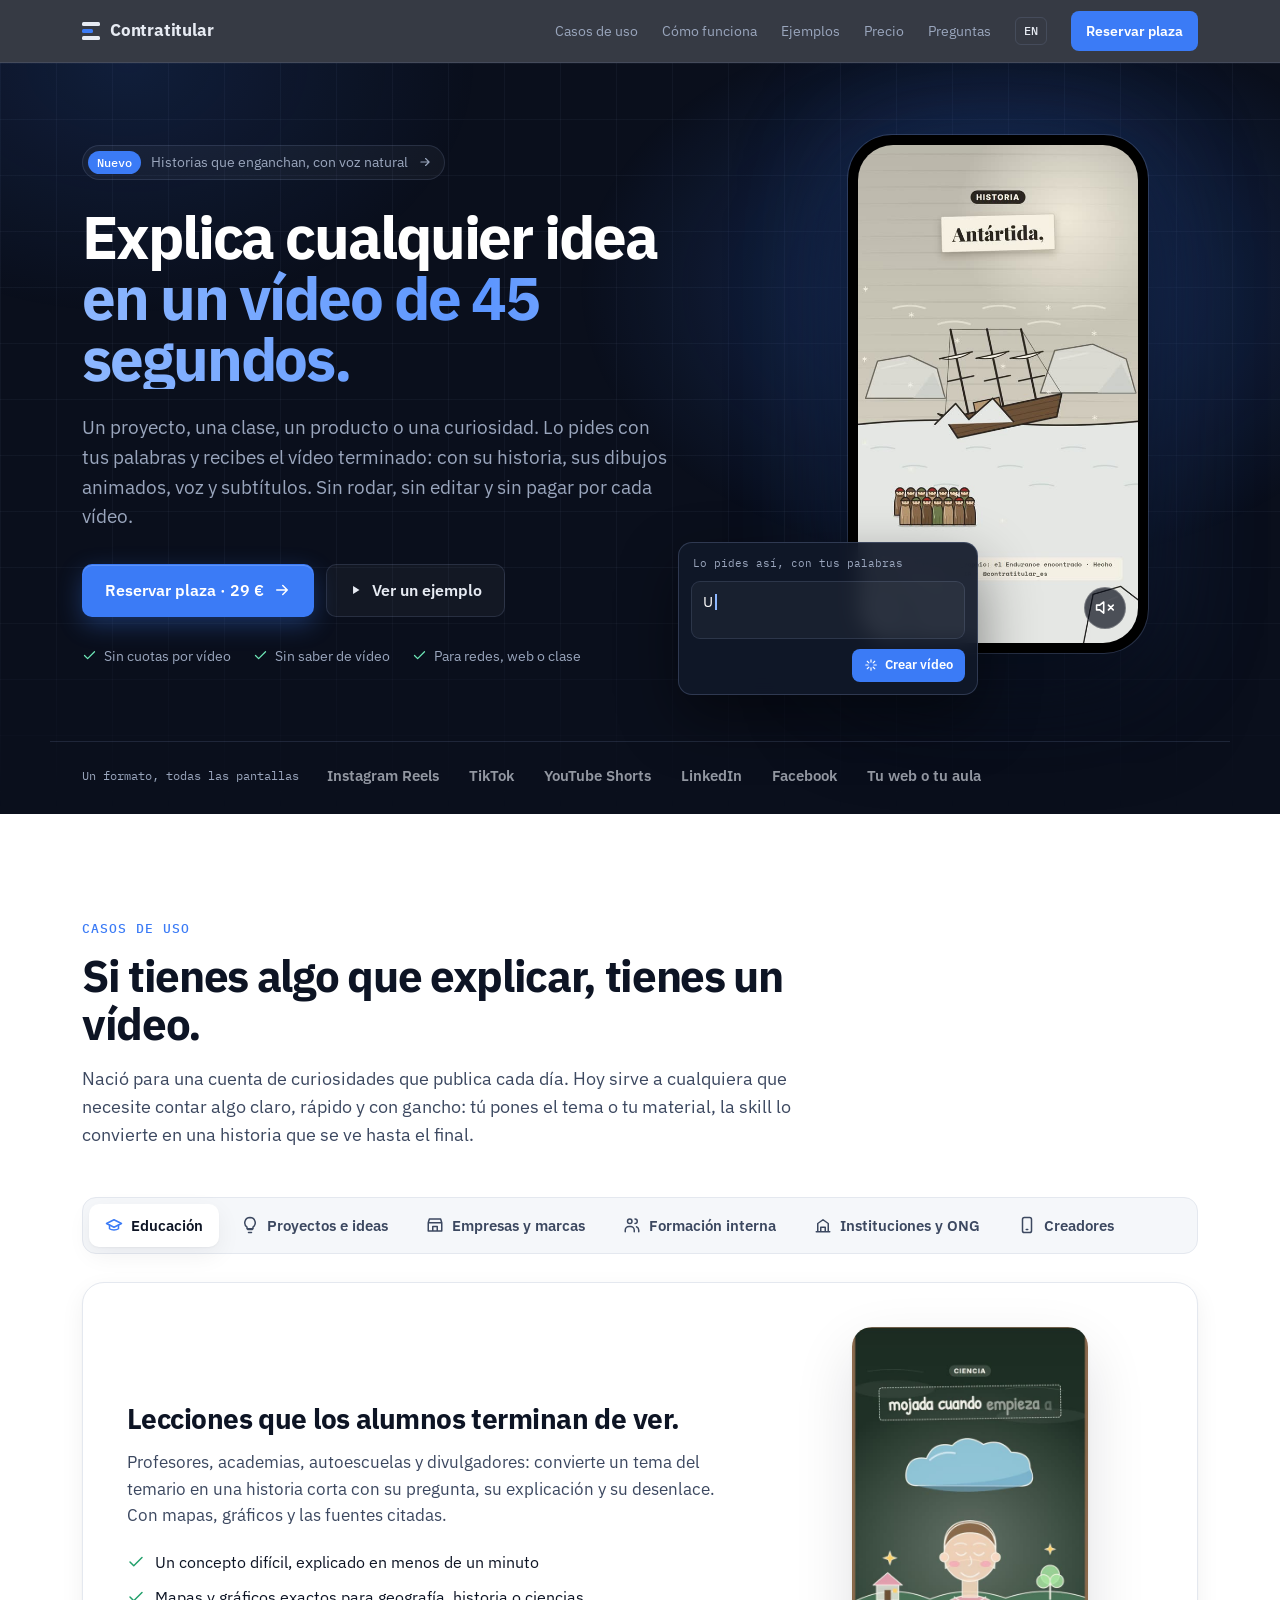
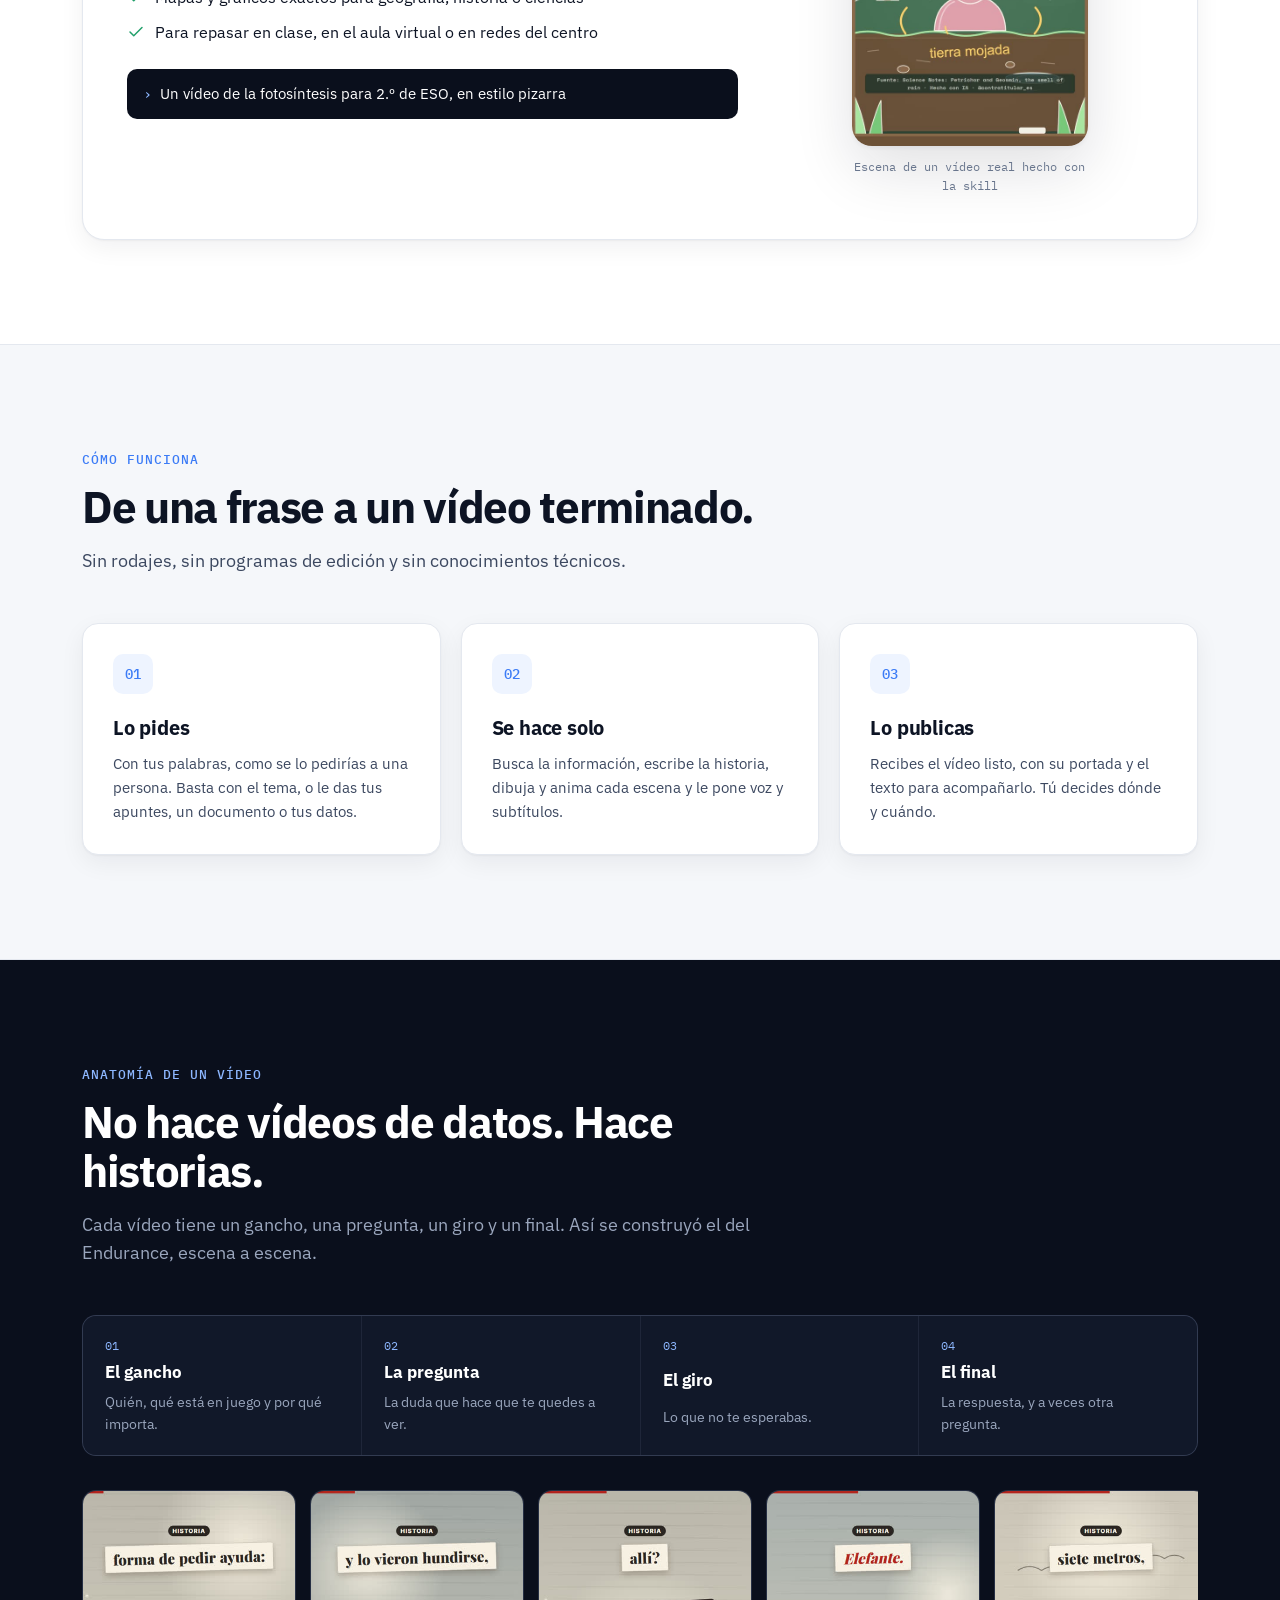
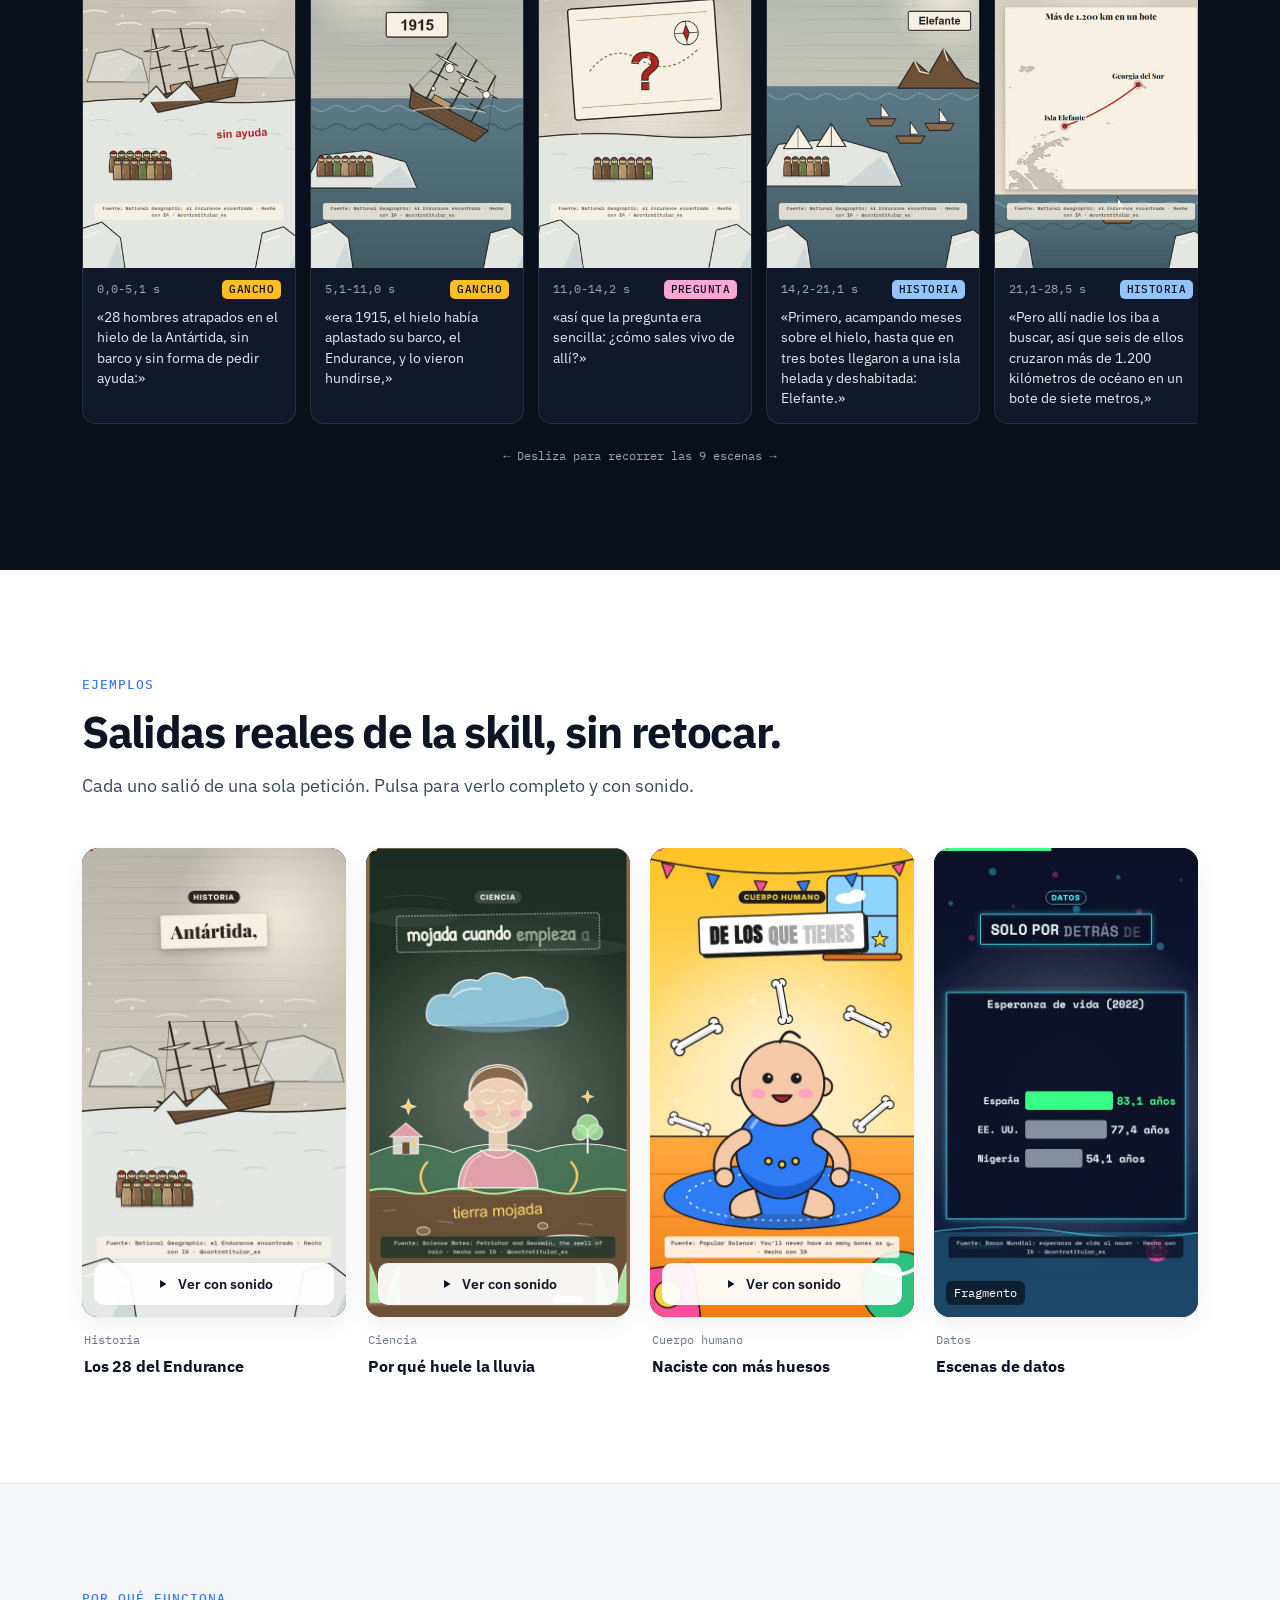
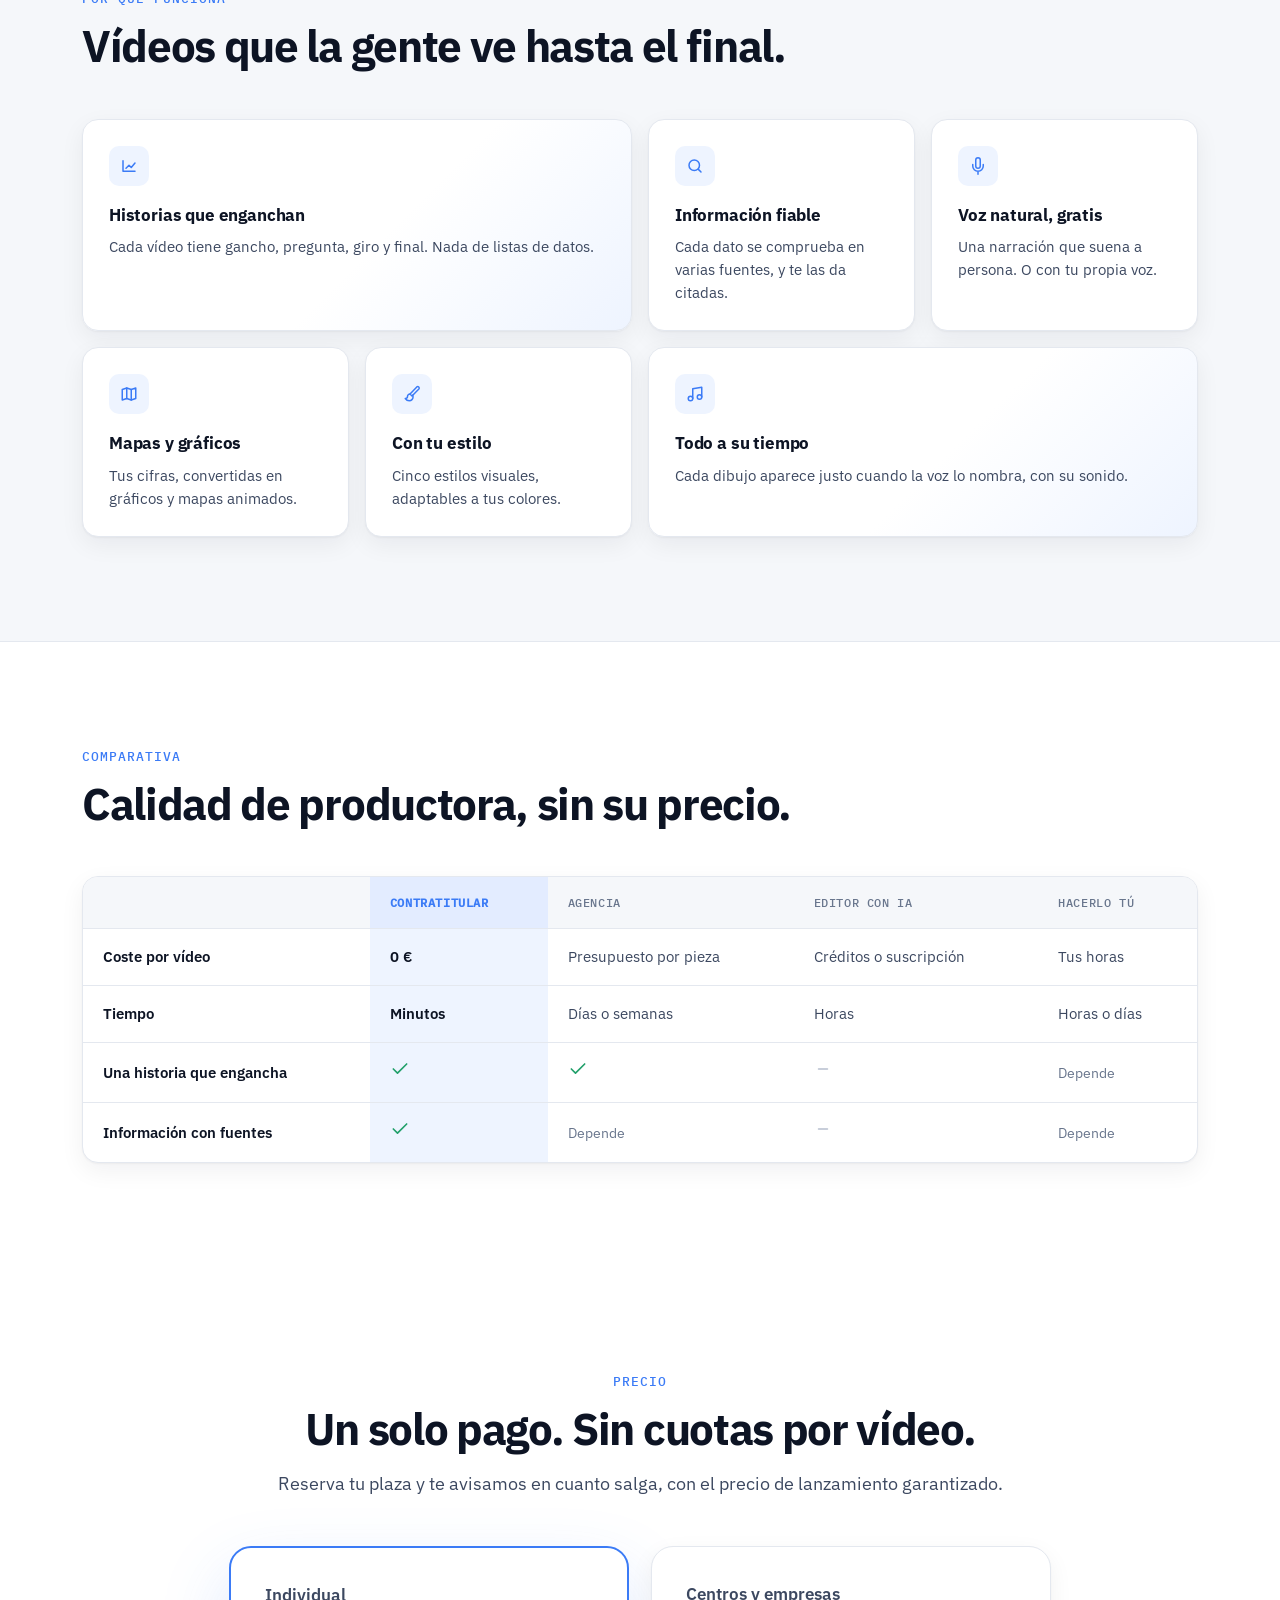
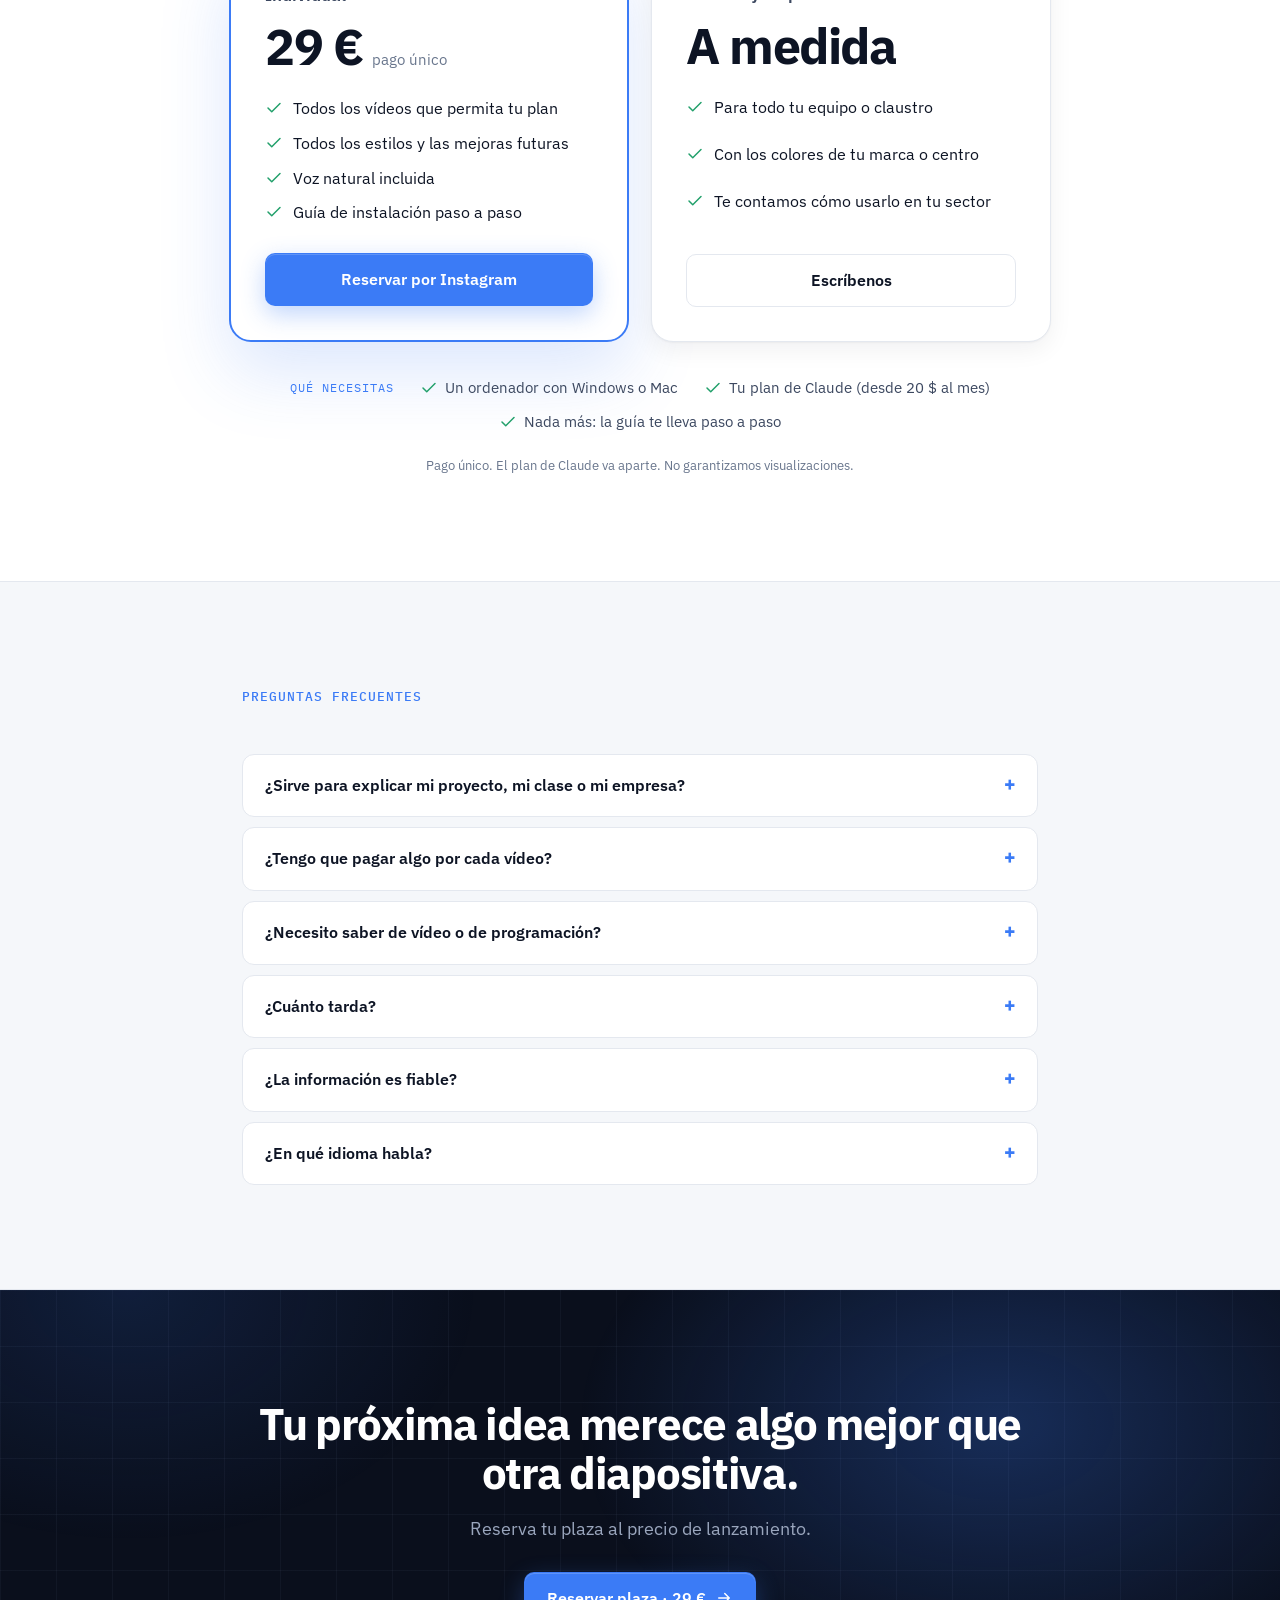
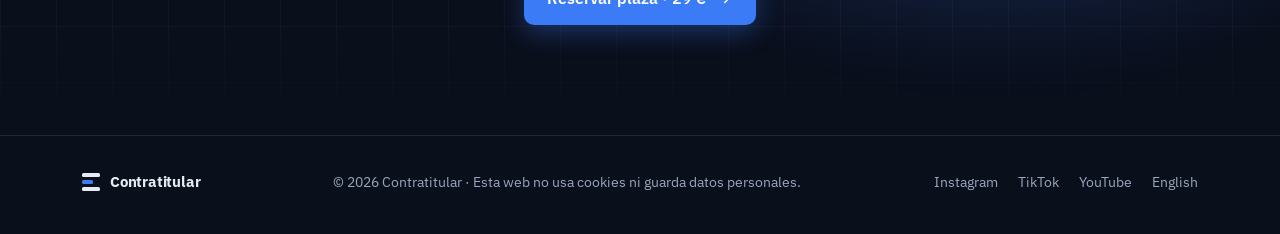
==== commit 1bb78b66: "Web más sencilla para comprar: fuera ficha técnica, gráfica y tecnicismos; textos cortos y bloque «Q" ====
--- a/index.html
+++ b/index.html
@@ -35,11 +35,11 @@
   <div class="portada-fondo" aria-hidden="true"></div>
   <div class="caja portada-in">
     <div class="portada-texto">
-      <a class="pastilla" href="#funciones"><b>Nuevo · v2.4</b><span>Historias con giro, voz HD y mapas con datos reales</span><svg class="ic" viewBox="0 0 24 24" aria-hidden="true"><path d="M5 12h14M13 6l6 6-6 6"/></svg></a>
+      <a class="pastilla" href="#funciones"><b>Nuevo</b><span>Historias que enganchan, con voz natural</span><svg class="ic" viewBox="0 0 24 24" aria-hidden="true"><path d="M5 12h14M13 6l6 6-6 6"/></svg></a>
       <h1>Explica cualquier idea <span class="resalte">en un vídeo de 45 segundos.</span></h1>
-      <p class="entrada">Un proyecto, una clase, un producto o una curiosidad. Contratitular investiga, construye la historia, ilustra y anima cada escena, pone la voz y te entrega el vídeo vertical terminado. Dentro de Claude, en tu ordenador y sin pagar por vídeo.</p>
+      <p class="entrada">Un proyecto, una clase, un producto o una curiosidad. Lo pides con tus palabras y recibes el vídeo terminado: con su historia, sus dibujos animados, voz y subtítulos. Sin rodar, sin editar y sin pagar por cada vídeo.</p>
       <div class="acciones"><a class="btn btn-primario" href="#precio">Reservar plaza · 29 € <svg class="ic" viewBox="0 0 24 24" aria-hidden="true"><path d="M5 12h14M13 6l6 6-6 6"/></svg></a><a class="btn btn-fantasma" href="#ejemplos"><svg class="ic" viewBox="0 0 24 24" aria-hidden="true"><path d="M7 5v14l11-7z" fill="currentColor" stroke="none"/></svg> Ver un ejemplo</a></div>
-      <ul class="confianza"><li><svg class="ic" viewBox="0 0 24 24" aria-hidden="true"><path d="M20 6 9 17l-5-5"/></svg>Sin cuotas por vídeo</li><li><svg class="ic" viewBox="0 0 24 24" aria-hidden="true"><path d="M20 6 9 17l-5-5"/></svg>Datos con fuentes</li><li><svg class="ic" viewBox="0 0 24 24" aria-hidden="true"><path d="M20 6 9 17l-5-5"/></svg>Listo para Reels, TikTok, Shorts y LinkedIn</li></ul>
+      <ul class="confianza"><li><svg class="ic" viewBox="0 0 24 24" aria-hidden="true"><path d="M20 6 9 17l-5-5"/></svg>Sin cuotas por vídeo</li><li><svg class="ic" viewBox="0 0 24 24" aria-hidden="true"><path d="M20 6 9 17l-5-5"/></svg>Sin saber de vídeo</li><li><svg class="ic" viewBox="0 0 24 24" aria-hidden="true"><path d="M20 6 9 17l-5-5"/></svg>Para redes, web o clase</li></ul>
     </div>
     <div class="portada-visual">
       <figure class="movil">
@@ -47,7 +47,7 @@
         <button class="sonido" id="portada-sonido" type="button" aria-label="Activar sonido" data-on="Silenciar" data-off="Activar sonido"><svg viewBox="0 0 24 24" aria-hidden="true"><path d="M11 5 6 9H2v6h4l5 4V5z"/><path class="ondas" d="M23 9l-6 6M17 9l6 6"/></svg></button>
       </figure>
       <div class="peticion" aria-hidden="true">
-        <span class="peticion-etiqueta">Tu petición, en lenguaje normal</span>
+        <span class="peticion-etiqueta">Lo pides así, con tus palabras</span>
         <div class="peticion-caja"><span class="peticion-texto" id="peticion" data-frases="[&quot;Explica mi startup a inversores en 45 segundos, con estos datos&quot;,&quot;Un vídeo sobre la fotosíntesis para 2.º de ESO&quot;,&quot;Cuenta por qué nuestro aceite es de primera presión en frío&quot;,&quot;Resume este protocolo de seguridad en un minuto&quot;,&quot;Explica a los vecinos la nueva recogida de residuos&quot;,&quot;Hazme tres vídeos de historia para esta semana&quot;]">Explica mi startup a inversores en 45 segundos, con estos datos</span><span class="cursor"></span></div>
         <span class="peticion-btn"><svg class="ic" viewBox="0 0 24 24" aria-hidden="true"><path d="M12 3v4M12 17v4M3 12h4M17 12h4M5.6 5.6l2.8 2.8M15.6 15.6l2.8 2.8M5.6 18.4l2.8-2.8M15.6 8.4l2.8-2.8"/></svg>Crear vídeo</span>
       </div>
@@ -67,7 +67,6 @@
         <h3>Lecciones que los alumnos terminan de ver.</h3><p>Profesores, academias, autoescuelas y divulgadores: convierte un tema del temario en una historia corta con su pregunta, su explicación y su desenlace. Con mapas, gráficos y las fuentes citadas.</p>
         <ul class="lista-ok"><li><svg class="ic" viewBox="0 0 24 24" aria-hidden="true"><path d="M20 6 9 17l-5-5"/></svg>Un concepto difícil, explicado en menos de un minuto</li><li><svg class="ic" viewBox="0 0 24 24" aria-hidden="true"><path d="M20 6 9 17l-5-5"/></svg>Mapas y gráficos exactos para geografía, historia o ciencias</li><li><svg class="ic" viewBox="0 0 24 24" aria-hidden="true"><path d="M20 6 9 17l-5-5"/></svg>Para repasar en clase, en el aula virtual o en redes del centro</li></ul>
         <div class="ejemplo-peticion"><span class="mono">›</span> Un vídeo de la fotosíntesis para 2.º de ESO, en estilo pizarra</div>
-        <dl class="io"><div><dt>Tú aportas</dt><dd>El tema o tus apuntes</dd></div><div><dt>Recibes</dt><dd>Vídeo, guion y fuentes para el alumnado</dd></div></dl>
       </div>
       <figure class="panel-visual"><img src="/media/clips/petricor.jpg" alt="" loading="lazy" width="540" height="960"><figcaption>Escena de un vídeo real hecho con la skill</figcaption></figure>
     </div>
@@ -76,7 +75,6 @@
         <h3>Tu idea, entendida a la primera.</h3><p>Emprendedores, startups, investigadores, TFG y candidaturas a ayudas o concursos: el problema, tu solución y por qué importa ahora, contado como una historia y no como una lista de diapositivas.</p>
         <ul class="lista-ok"><li><svg class="ic" viewBox="0 0 24 24" aria-hidden="true"><path d="M20 6 9 17l-5-5"/></svg>Pitch de 45 segundos para inversores, jurados o clientes</li><li><svg class="ic" viewBox="0 0 24 24" aria-hidden="true"><path d="M20 6 9 17l-5-5"/></svg>Tus cifras convertidas en gráficos animados</li><li><svg class="ic" viewBox="0 0 24 24" aria-hidden="true"><path d="M20 6 9 17l-5-5"/></svg>Una pieza que se comparte por WhatsApp, LinkedIn o correo</li></ul>
         <div class="ejemplo-peticion"><span class="mono">›</span> Explica mi app de reciclaje para inversores, con estos datos</div>
-        <dl class="io"><div><dt>Tú aportas</dt><dd>Tu resumen, tu dossier o tus cifras</dd></div><div><dt>Recibes</dt><dd>Vídeo de pitch, guion y storyboard</dd></div></dl>
       </div>
       <figure class="panel-visual"><img src="/media/clips/datos.jpg" alt="" loading="lazy" width="540" height="960"><figcaption>Escena de un vídeo real hecho con la skill</figcaption></figure>
     </div>
@@ -85,7 +83,6 @@
         <h3>Lo que te hace distinto, en un vídeo.</h3><p>Cuenta cómo funciona tu servicio, la historia de tu producto o el dato que te diferencia, con tus colores y tu estilo. Sin agencia, sin rodaje y sin pagar por pieza.</p>
         <ul class="lista-ok"><li><svg class="ic" viewBox="0 0 24 24" aria-hidden="true"><path d="M20 6 9 17l-5-5"/></svg>Contenido constante para redes sin depender de nadie</li><li><svg class="ic" viewBox="0 0 24 24" aria-hidden="true"><path d="M20 6 9 17l-5-5"/></svg>Estilo y colores adaptables a tu marca</li><li><svg class="ic" viewBox="0 0 24 24" aria-hidden="true"><path d="M20 6 9 17l-5-5"/></svg>Texto del post incluido, listo para publicar</li></ul>
         <div class="ejemplo-peticion"><span class="mono">›</span> Cuenta por qué nuestro aceite es de primera presión en frío</div>
-        <dl class="io"><div><dt>Tú aportas</dt><dd>Tu web, tu ficha de producto o tus notas</dd></div><div><dt>Recibes</dt><dd>Vídeo, portada y texto del post</dd></div></dl>
       </div>
       <figure class="panel-visual"><img src="/media/clips/huesos.jpg" alt="" loading="lazy" width="540" height="960"><figcaption>Escena de un vídeo real hecho con la skill</figcaption></figure>
     </div>
@@ -94,7 +91,6 @@
         <h3>Procedimientos que se entienden y se recuerdan.</h3><p>Bienvenida a nuevas incorporaciones, seguridad, calidad o resultados del trimestre: píldoras de vídeo cortas que la plantilla ve de verdad, en lugar de un PDF que nadie abre.</p>
         <ul class="lista-ok"><li><svg class="ic" viewBox="0 0 24 24" aria-hidden="true"><path d="M20 6 9 17l-5-5"/></svg>Un procedimiento largo, resumido en un minuto</li><li><svg class="ic" viewBox="0 0 24 24" aria-hidden="true"><path d="M20 6 9 17l-5-5"/></svg>Pasos y cifras en pantalla, sincronizados con la voz</li><li><svg class="ic" viewBox="0 0 24 24" aria-hidden="true"><path d="M20 6 9 17l-5-5"/></svg>Fácil de rehacer cuando cambie el procedimiento</li></ul>
         <div class="ejemplo-peticion"><span class="mono">›</span> Resume este protocolo de seguridad en un vídeo de un minuto</div>
-        <dl class="io"><div><dt>Tú aportas</dt><dd>El procedimiento o el documento interno</dd></div><div><dt>Recibes</dt><dd>Vídeo y storyboard para revisar</dd></div></dl>
       </div>
       <figure class="panel-visual"><img src="/media/endurance-5.jpg" alt="" loading="lazy" width="540" height="960"><figcaption>Escena de un vídeo real hecho con la skill</figcaption></figure>
     </div>
@@ -103,7 +99,6 @@
         <h3>Comunicación pública clara, con datos oficiales.</h3><p>Ayuntamientos, asociaciones y fundaciones: explica un servicio, una norma, una ayuda o una campaña a la ciudadanía, sin tecnicismos y con las fuentes a la vista.</p>
         <ul class="lista-ok"><li><svg class="ic" viewBox="0 0 24 24" aria-hidden="true"><path d="M20 6 9 17l-5-5"/></svg>Información pública explicada para todos los públicos</li><li><svg class="ic" viewBox="0 0 24 24" aria-hidden="true"><path d="M20 6 9 17l-5-5"/></svg>Datos oficiales en mapas y gráficos</li><li><svg class="ic" viewBox="0 0 24 24" aria-hidden="true"><path d="M20 6 9 17l-5-5"/></svg>Las fuentes van citadas en el vídeo y en el texto</li></ul>
         <div class="ejemplo-peticion"><span class="mono">›</span> Explica a los vecinos la nueva recogida de residuos</div>
-        <dl class="io"><div><dt>Tú aportas</dt><dd>La nota de prensa o la norma</dd></div><div><dt>Recibes</dt><dd>Vídeo, texto para redes y fuentes</dd></div></dl>
       </div>
       <figure class="panel-visual"><img src="/media/endurance-7.jpg" alt="" loading="lazy" width="540" height="960"><figcaption>Escena de un vídeo real hecho con la skill</figcaption></figure>
     </div>
@@ -112,7 +107,6 @@
         <h3>Publica cada día sin quemarte.</h3><p>Curiosidades, historia, ciencia o efemérides para Instagram, TikTok, YouTube y Facebook. La skill propone temas, los contrasta y te deja el vídeo y el texto listos.</p>
         <ul class="lista-ok"><li><svg class="ic" viewBox="0 0 24 24" aria-hidden="true"><path d="M20 6 9 17l-5-5"/></svg>Ideas de temas si no se te ocurre ninguno</li><li><svg class="ic" viewBox="0 0 24 24" aria-hidden="true"><path d="M20 6 9 17l-5-5"/></svg>Cinco estilos visuales para variar</li><li><svg class="ic" viewBox="0 0 24 24" aria-hidden="true"><path d="M20 6 9 17l-5-5"/></svg>Aprende de lo que funciona en tu cuenta</li></ul>
         <div class="ejemplo-peticion"><span class="mono">›</span> Hazme tres vídeos de historia para esta semana</div>
-        <dl class="io"><div><dt>Tú aportas</dt><dd>Nada, o un tema que te guste</dd></div><div><dt>Recibes</dt><dd>Vídeos, portadas y textos con fuentes</dd></div></dl>
       </div>
       <figure class="panel-visual"><img src="/media/clips/endurance.jpg" alt="" loading="lazy" width="540" height="960"><figcaption>Escena de un vídeo real hecho con la skill</figcaption></figure>
     </div>
@@ -121,17 +115,17 @@
 
 <section id="como" class="seccion gris">
   <div class="caja">
-    <header class="cabecera"><p class="ceja">Cómo funciona</p><h2>De una frase a un vídeo terminado.</h2><p class="sub">Claude sigue el proceso de la skill y un motor de render local se encarga de lo que no debe improvisarse: tiempos, cifras, mapas y sonido.</p></header>
-    <ol class="pasos"><li class="paso aparece"><span class="paso-n">01</span><h3>Lo pides</h3><p>En lenguaje normal. Con un tema, o con tu material: un texto, tus apuntes, un documento o tus datos.</p><div class="paso-codigo"><code>«Explica mi proyecto en 45 s»</code><code>apuntes.pdf · datos.xlsx</code></div></li><li class="paso aparece"><span class="paso-n">02</span><h3>Claude lo produce</h3><p>Investiga y contrasta, construye la historia, escribe el guion, dibuja cada escena, pone voz, subtítulos, música y sonido, y revisa cada fotograma.</p><div class="paso-codigo"><code>Investigación · historia · guion</code><code>Escenas · voz · sonido · render</code></div></li><li class="paso aparece"><span class="paso-n">03</span><h3>Lo recibes</h3><p>Todo en una carpeta, listo para revisar y publicar donde quieras. Nada se publica sin ti.</p><div class="paso-codigo"><code>video.mp4 · portada.png</code><code>texto.txt (con fuentes) · storyboard.md</code></div></li></ol>
+    <header class="cabecera"><p class="ceja">Cómo funciona</p><h2>De una frase a un vídeo terminado.</h2><p class="sub">Sin rodajes, sin programas de edición y sin conocimientos técnicos.</p></header>
+    <ol class="pasos"><li class="paso aparece"><span class="paso-n">01</span><h3>Lo pides</h3><p>Con tus palabras, como se lo pedirías a una persona. Basta con el tema, o le das tus apuntes, un documento o tus datos.</p></li><li class="paso aparece"><span class="paso-n">02</span><h3>Se hace solo</h3><p>Busca la información, escribe la historia, dibuja y anima cada escena y le pone voz y subtítulos.</p></li><li class="paso aparece"><span class="paso-n">03</span><h3>Lo publicas</h3><p>Recibes el vídeo listo, con su portada y el texto para acompañarlo. Tú decides dónde y cuándo.</p></li></ol>
   </div>
 </section>
 
 <section id="historia" class="seccion oscura">
   <div class="caja">
-    <header class="cabecera"><p class="ceja">Anatomía de un vídeo</p><h2>No hace vídeos de datos. Hace historias.</h2><p class="sub">Cada guion se construye en cuatro fases. Este es el storyboard real que generó la skill para el vídeo del Endurance: 9 escenas, 53,8 segundos.</p></header>
-    <ol class="fases"><li><span class="mono">01</span><strong>Apuestas</strong><span>Quién, qué está en juego y por qué importa ahora.</span></li><li><span class="mono">02</span><strong>Gran pregunta</strong><span>La duda que hace que el espectador se quede.</span></li><li><span class="mono">03</span><strong>Giro</strong><span>Crees A; aparece un dato; descubres B.</span></li><li><span class="mono">04</span><strong>Reenganche</strong><span>Al resolver, se abre otra pregunta.</span></li></ol>
+    <header class="cabecera"><p class="ceja">Anatomía de un vídeo</p><h2>No hace vídeos de datos. Hace historias.</h2><p class="sub">Cada vídeo tiene un gancho, una pregunta, un giro y un final. Así se construyó el del Endurance, escena a escena.</p></header>
+    <ol class="fases"><li><span class="mono">01</span><strong>El gancho</strong><span>Quién, qué está en juego y por qué importa.</span></li><li><span class="mono">02</span><strong>La pregunta</strong><span>La duda que hace que te quedes a ver.</span></li><li><span class="mono">03</span><strong>El giro</strong><span>Lo que no te esperabas.</span></li><li><span class="mono">04</span><strong>El final</strong><span>La respuesta, y a veces otra pregunta.</span></li></ol>
     <div class="cinta" tabindex="0" aria-label="Storyboard">
-      <figure class="escena"><img src="/media/endurance-1.jpg" alt="" loading="lazy" width="360" height="640"><figcaption><span class="tc"><span>0,0-5,1 s</span><b class="f-apuestas">apuestas</b></span><q>28 hombres atrapados en el hielo de la Antártida, sin barco y sin forma de pedir ayuda:</q></figcaption></figure><figure class="escena"><img src="/media/endurance-2.jpg" alt="" loading="lazy" width="360" height="640"><figcaption><span class="tc"><span>5,1-11,0 s</span><b class="f-apuestas">apuestas</b></span><q>era 1915, el hielo había aplastado su barco, el Endurance, y lo vieron hundirse,</q></figcaption></figure><figure class="escena"><img src="/media/endurance-3.jpg" alt="" loading="lazy" width="360" height="640"><figcaption><span class="tc"><span>11,0-14,2 s</span><b class="f-pregunta">pregunta</b></span><q>así que la pregunta era sencilla: ¿cómo sales vivo de allí?</q></figcaption></figure><figure class="escena"><img src="/media/endurance-4.jpg" alt="" loading="lazy" width="360" height="640"><figcaption><span class="tc"><span>14,2-21,1 s</span><b class="f-desarrollo">desarrollo</b></span><q>Primero, acampando meses sobre el hielo, hasta que en tres botes llegaron a una isla helada y deshabitada: Elefante.</q></figcaption></figure><figure class="escena"><img src="/media/endurance-5.jpg" alt="" loading="lazy" width="360" height="640"><figcaption><span class="tc"><span>21,1-28,5 s</span><b class="f-desarrollo">desarrollo</b></span><q>Pero allí nadie los iba a buscar, así que seis de ellos cruzaron más de 1.200 kilómetros de océano en un bote de siete metros,</q></figcaption></figure><figure class="escena"><img src="/media/endurance-6.jpg" alt="" loading="lazy" width="360" height="640"><figcaption><span class="tc"><span>28,5-34,3 s</span><b class="f-desarrollo">desarrollo</b></span><q>y llegaron a Georgia del Sur… por el lado equivocado, y aún tuvieron que cruzar a pie sus montañas heladas.</q></figcaption></figure><figure class="escena"><img src="/media/endurance-7.jpg" alt="" loading="lazy" width="360" height="640"><figcaption><span class="tc"><span>34,3-40,8 s</span><b class="f-giro">giro</b></span><q>Y cuando por fin volvieron a por los que esperaban en la isla, no faltaba nadie: los 28 sobrevivieron.</q></figcaption></figure><figure class="escena"><img src="/media/endurance-8.jpg" alt="" loading="lazy" width="360" height="640"><figcaption><span class="tc"><span>40,8-45,4 s</span><b class="f-reenganche">reenganche</b></span><q>Pero el barco se quedó en el fondo del mar, y durante más de un siglo nadie supo dónde estaba,</q></figcaption></figure><figure class="escena"><img src="/media/endurance-9.jpg" alt="" loading="lazy" width="360" height="640"><figcaption><span class="tc"><span>45,4-53,8 s</span><b class="f-resolucion">resolución</b></span><q>hasta que en 2022 lo encontraron a 3.008 metros de profundidad, tan entero que todavía se lee su nombre.</q></figcaption></figure>
+      <figure class="escena"><img src="/media/endurance-1.jpg" alt="" loading="lazy" width="360" height="640"><figcaption><span class="tc"><span>0,0-5,1 s</span><b class="f-apuestas">gancho</b></span><q>28 hombres atrapados en el hielo de la Antártida, sin barco y sin forma de pedir ayuda:</q></figcaption></figure><figure class="escena"><img src="/media/endurance-2.jpg" alt="" loading="lazy" width="360" height="640"><figcaption><span class="tc"><span>5,1-11,0 s</span><b class="f-apuestas">gancho</b></span><q>era 1915, el hielo había aplastado su barco, el Endurance, y lo vieron hundirse,</q></figcaption></figure><figure class="escena"><img src="/media/endurance-3.jpg" alt="" loading="lazy" width="360" height="640"><figcaption><span class="tc"><span>11,0-14,2 s</span><b class="f-pregunta">pregunta</b></span><q>así que la pregunta era sencilla: ¿cómo sales vivo de allí?</q></figcaption></figure><figure class="escena"><img src="/media/endurance-4.jpg" alt="" loading="lazy" width="360" height="640"><figcaption><span class="tc"><span>14,2-21,1 s</span><b class="f-desarrollo">historia</b></span><q>Primero, acampando meses sobre el hielo, hasta que en tres botes llegaron a una isla helada y deshabitada: Elefante.</q></figcaption></figure><figure class="escena"><img src="/media/endurance-5.jpg" alt="" loading="lazy" width="360" height="640"><figcaption><span class="tc"><span>21,1-28,5 s</span><b class="f-desarrollo">historia</b></span><q>Pero allí nadie los iba a buscar, así que seis de ellos cruzaron más de 1.200 kilómetros de océano en un bote de siete metros,</q></figcaption></figure><figure class="escena"><img src="/media/endurance-6.jpg" alt="" loading="lazy" width="360" height="640"><figcaption><span class="tc"><span>28,5-34,3 s</span><b class="f-desarrollo">historia</b></span><q>y llegaron a Georgia del Sur… por el lado equivocado, y aún tuvieron que cruzar a pie sus montañas heladas.</q></figcaption></figure><figure class="escena"><img src="/media/endurance-7.jpg" alt="" loading="lazy" width="360" height="640"><figcaption><span class="tc"><span>34,3-40,8 s</span><b class="f-giro">giro</b></span><q>Y cuando por fin volvieron a por los que esperaban en la isla, no faltaba nadie: los 28 sobrevivieron.</q></figcaption></figure><figure class="escena"><img src="/media/endurance-8.jpg" alt="" loading="lazy" width="360" height="640"><figcaption><span class="tc"><span>40,8-45,4 s</span><b class="f-reenganche">otra pregunta</b></span><q>Pero el barco se quedó en el fondo del mar, y durante más de un siglo nadie supo dónde estaba,</q></figcaption></figure><figure class="escena"><img src="/media/endurance-9.jpg" alt="" loading="lazy" width="360" height="640"><figcaption><span class="tc"><span>45,4-53,8 s</span><b class="f-resolucion">final</b></span><q>hasta que en 2022 lo encontraron a 3.008 metros de profundidad, tan entero que todavía se lee su nombre.</q></figcaption></figure>
     </div>
     <p class="cinta-pie mono">← Desliza para recorrer las 9 escenas →</p>
   </div>
@@ -142,67 +136,54 @@
     <header class="cabecera"><p class="ceja">Ejemplos</p><h2>Salidas reales de la skill, sin retocar.</h2><p class="sub">Cada uno salió de una sola petición. Pulsa para verlo completo y con sonido.</p></header>
     <div class="clips"><figure class="clip aparece" data-completo="/media/clips/endurance.mp4">
       <div class="clip-video"><video src="/media/clips/endurance-bucle.mp4" poster="/media/clips/endurance.jpg" muted loop playsinline preload="none"></video><button class="clip-play" type="button"><svg class="ic" viewBox="0 0 24 24" aria-hidden="true"><path d="M7 5v14l11-7z" fill="currentColor" stroke="none"/></svg><span>Ver con sonido</span></button></div>
-      <figcaption><span class="mono">Historia · papel · 0:54</span><strong>Los 28 del Endurance</strong><span class="rasgos"><em>mapa con ruta</em><em>contador</em><em>giro</em></span></figcaption></figure><figure class="clip aparece" data-completo="/media/clips/petricor.mp4">
+      <figcaption><span class="mono">Historia</span><strong>Los 28 del Endurance</strong></figcaption></figure><figure class="clip aparece" data-completo="/media/clips/petricor.mp4">
       <div class="clip-video"><video src="/media/clips/petricor-bucle.mp4" poster="/media/clips/petricor.jpg" muted loop playsinline preload="none"></video><button class="clip-play" type="button"><svg class="ic" viewBox="0 0 24 24" aria-hidden="true"><path d="M7 5v14l11-7z" fill="currentColor" stroke="none"/></svg><span>Ver con sonido</span></button></div>
-      <figcaption><span class="mono">Ciencia · pizarra · 0:40</span><strong>Por qué huele la lluvia</strong><span class="rasgos"><em>narración continua</em><em>efectos sincronizados</em></span></figcaption></figure><figure class="clip aparece" data-completo="/media/clips/huesos.mp4">
+      <figcaption><span class="mono">Ciencia</span><strong>Por qué huele la lluvia</strong></figcaption></figure><figure class="clip aparece" data-completo="/media/clips/huesos.mp4">
       <div class="clip-video"><video src="/media/clips/huesos-bucle.mp4" poster="/media/clips/huesos.jpg" muted loop playsinline preload="none"></video><button class="clip-play" type="button"><svg class="ic" viewBox="0 0 24 24" aria-hidden="true"><path d="M7 5v14l11-7z" fill="currentColor" stroke="none"/></svg><span>Ver con sonido</span></button></div>
-      <figcaption><span class="mono">Cuerpo humano · pop · 0:31</span><strong>Naciste con más huesos</strong><span class="rasgos"><em>instalación limpia</em><em>una sola petición</em></span></figcaption></figure><figure class="clip aparece">
+      <figcaption><span class="mono">Cuerpo humano</span><strong>Naciste con más huesos</strong></figcaption></figure><figure class="clip aparece">
       <div class="clip-video"><video src="/media/clips/datos-bucle.mp4" poster="/media/clips/datos.jpg" muted loop playsinline preload="none"></video><span class="clip-marca">Fragmento</span></div>
-      <figcaption><span class="mono">Datos · neón · fragmento</span><strong>Escenas de datos</strong><span class="rasgos"><em>Banco Mundial</em><em>líneas, barras, mapas</em></span></figcaption></figure></div>
+      <figcaption><span class="mono">Datos</span><strong>Escenas de datos</strong></figcaption></figure></div>
   </div>
 </section>
 
 <section id="funciones" class="seccion gris">
   <div class="caja">
-    <header class="cabecera"><p class="ceja">Qué hay dentro</p><h2>Todo lo que hace falta para que un vídeo funcione.</h2></header>
-    <div class="bento"><article class="celda aparece ancho"><span class="celda-ico"><svg class="ic" viewBox="0 0 24 24" aria-hidden="true"><path d="M4 19V5M4 19h16M8 15l4-4 3 3 5-6"/></svg></span><h3>Historias con método</h3><p>Apuestas, gran pregunta, giro y reenganche. Si el guion no supera una autoevaluación de diez criterios, se reescribe.</p></article><article class="celda aparece"><span class="celda-ico"><svg class="ic" viewBox="0 0 24 24" aria-hidden="true"><circle cx="11" cy="11" r="7"/><path d="m20 20-3.5-3.5"/></svg></span><h3>Datos con fuentes</h3><p>Cada cifra, fecha y nombre se contrasta en al menos dos fuentes. Lo dudoso se marca o se descarta.</p></article><article class="celda aparece"><span class="celda-ico"><svg class="ic" viewBox="0 0 24 24" aria-hidden="true"><path d="M12 1a3 3 0 0 0-3 3v8a3 3 0 0 0 6 0V4a3 3 0 0 0-3-3z"/><path d="M19 10v2a7 7 0 0 1-14 0v-2M12 19v4"/></svg></span><h3>Voz HD natural</h3><p>Narración de corrido con voz neuronal HD. Gratis con el nivel gratuito de Azure, o con tu propia voz.</p></article><article class="celda aparece"><span class="celda-ico"><svg class="ic" viewBox="0 0 24 24" aria-hidden="true"><path d="M9 18V5l12-2v13"/><circle cx="6" cy="18" r="3"/><circle cx="18" cy="16" r="3"/></svg></span><h3>Todo sincronizado</h3><p>Cada elemento aparece y suena justo cuando la voz lo nombra. Subtítulos palabra a palabra.</p></article><article class="celda aparece ancho"><span class="celda-ico"><svg class="ic" viewBox="0 0 24 24" aria-hidden="true"><path d="M9 4 3 6v14l6-2 6 2 6-2V4l-6 2z"/><path d="M9 4v14M15 6v14"/></svg></span><h3>Mapas y gráficos exactos</h3><p>Barras, líneas, contadores y mapas del mundo, Europa o España, con datos del Banco Mundial y Our World in Data.</p></article><article class="celda aparece"><span class="celda-ico"><svg class="ic" viewBox="0 0 24 24" aria-hidden="true"><path d="M18.4 2.6a2 2 0 0 1 2.8 2.8L12 14.6 9.4 12z"/><path d="M9.4 12c-2 0-3.4 1.4-3.4 3.4 0 1.6-1 2.6-3 2.6 1.4 2 3.4 3 5.4 3a5 5 0 0 0 5-5c0-.8-.2-1.6-.6-2.4"/></svg></span><h3>Cinco estilos, tu marca</h3><p>Papel, neón, pop, pizarra y limpio, adaptables a tus colores.</p></article><article class="celda aparece ancho"><span class="celda-ico"><svg class="ic" viewBox="0 0 24 24" aria-hidden="true"><rect x="3" y="3" width="7" height="7" rx="1.5"/><rect x="14" y="3" width="7" height="7" rx="1.5"/><rect x="3" y="14" width="7" height="7" rx="1.5"/><rect x="14" y="14" width="7" height="7" rx="1.5"/></svg></span><h3>Storyboard incluido</h3><p>Escena a escena: tiempo, narración, objetivo, visual, cámara, sonido y texto.</p></article><article class="celda aparece ancho"><span class="celda-ico"><svg class="ic" viewBox="0 0 24 24" aria-hidden="true"><path d="M3 3v18h18"/><path d="M7 14l4-4 4 4 5-6"/></svg></span><h3>Aprende de tus métricas</h3><p>Lee capturas de tus estadísticas y escribe tu propio libro de estilo para los siguientes vídeos.</p></article></div>
-  </div>
-</section>
-
-<section class="seccion oscura">
-  <div class="caja dos">
-    <div><p class="ceja">Medido, no supuesto</p><h2>Cada versión incorpora lo que dicen los datos.</h2><p class="sub">Publicamos a diario con la propia skill y medimos la retención de cada vídeo en cada red. Lo aprendido entra en la siguiente versión como reglas de guion, sonido y estilo.</p><p class="nota-dato">−31 puntos en el primer segundo: el algoritmo lo mostraba, pero el gancho tardaba demasiado. Desde la v2.3, la primera frase pone lo importante en sus primeras palabras.</p></div>
-    <figure class="panel-grafica"><svg class="grafica" viewBox="0 0 520 240" role="img" aria-label="Retención segundo a segundo · TikTok · primer vídeo publicado (noviembre de 2026)"><g class="rejilla"><line x1="44" x2="504" y1="206" y2="206"/><text x="36" y="210" text-anchor="end">0%</text><line x1="44" x2="504" y1="158.5" y2="158.5"/><text x="36" y="162.5" text-anchor="end">25%</text><line x1="44" x2="504" y1="111" y2="111"/><text x="36" y="115" text-anchor="end">50%</text><line x1="44" x2="504" y1="63.5" y2="63.5"/><text x="36" y="67.5" text-anchor="end">75%</text><line x1="44" x2="504" y1="16" y2="16"/><text x="36" y="20" text-anchor="end">100%</text></g><g class="eje"><text x="44" y="230" text-anchor="middle">0 s</text><text x="136" y="230" text-anchor="middle">2 s</text><text x="228" y="230" text-anchor="middle">4 s</text><text x="320" y="230" text-anchor="middle">6 s</text><text x="412" y="230" text-anchor="middle">8 s</text><text x="504" y="230" text-anchor="middle">10 s</text></g><path d="M44.0 16.0 L90.0 74.9 L136.0 101.5 L182.0 122.4 L228.0 137.6 L274.0 160.4 L320.0 173.7 L366.0 181.3 L412.0 187.0 L458.0 188.9 L504.0 190.8 L504 206 L44 206 Z" class="area"/><path d="M44.0 16.0 L90.0 74.9 L136.0 101.5 L182.0 122.4 L228.0 137.6 L274.0 160.4 L320.0 173.7 L366.0 181.3 L412.0 187.0 L458.0 188.9 L504.0 190.8" class="linea"/><circle cx="90" cy="74.9" r="5" class="punto"/><text x="102" y="66.9" class="anota">−31</text></svg><figcaption>Retención segundo a segundo · TikTok · primer vídeo publicado (noviembre de 2026)</figcaption></figure>
+    <header class="cabecera"><p class="ceja">Por qué funciona</p><h2>Vídeos que la gente ve hasta el final.</h2></header>
+    <div class="bento"><article class="celda aparece ancho"><span class="celda-ico"><svg class="ic" viewBox="0 0 24 24" aria-hidden="true"><path d="M4 19V5M4 19h16M8 15l4-4 3 3 5-6"/></svg></span><h3>Historias que enganchan</h3><p>Cada vídeo tiene gancho, pregunta, giro y final. Nada de listas de datos.</p></article><article class="celda aparece"><span class="celda-ico"><svg class="ic" viewBox="0 0 24 24" aria-hidden="true"><circle cx="11" cy="11" r="7"/><path d="m20 20-3.5-3.5"/></svg></span><h3>Información fiable</h3><p>Cada dato se comprueba en varias fuentes, y te las da citadas.</p></article><article class="celda aparece"><span class="celda-ico"><svg class="ic" viewBox="0 0 24 24" aria-hidden="true"><path d="M12 1a3 3 0 0 0-3 3v8a3 3 0 0 0 6 0V4a3 3 0 0 0-3-3z"/><path d="M19 10v2a7 7 0 0 1-14 0v-2M12 19v4"/></svg></span><h3>Voz natural, gratis</h3><p>Una narración que suena a persona. O con tu propia voz.</p></article><article class="celda aparece"><span class="celda-ico"><svg class="ic" viewBox="0 0 24 24" aria-hidden="true"><path d="M9 4 3 6v14l6-2 6 2 6-2V4l-6 2z"/><path d="M9 4v14M15 6v14"/></svg></span><h3>Mapas y gráficos</h3><p>Tus cifras, convertidas en gráficos y mapas animados.</p></article><article class="celda aparece"><span class="celda-ico"><svg class="ic" viewBox="0 0 24 24" aria-hidden="true"><path d="M18.4 2.6a2 2 0 0 1 2.8 2.8L12 14.6 9.4 12z"/><path d="M9.4 12c-2 0-3.4 1.4-3.4 3.4 0 1.6-1 2.6-3 2.6 1.4 2 3.4 3 5.4 3a5 5 0 0 0 5-5c0-.8-.2-1.6-.6-2.4"/></svg></span><h3>Con tu estilo</h3><p>Cinco estilos visuales, adaptables a tus colores.</p></article><article class="celda aparece ancho"><span class="celda-ico"><svg class="ic" viewBox="0 0 24 24" aria-hidden="true"><path d="M9 18V5l12-2v13"/><circle cx="6" cy="18" r="3"/><circle cx="18" cy="16" r="3"/></svg></span><h3>Todo a su tiempo</h3><p>Cada dibujo aparece justo cuando la voz lo nombra, con su sonido.</p></article></div>
   </div>
 </section>
 
 <section class="seccion">
   <div class="caja">
-    <header class="cabecera"><p class="ceja">Comparativa</p><h2>Calidad de productora, coste de cero.</h2></header>
+    <header class="cabecera"><p class="ceja">Comparativa</p><h2>Calidad de productora, sin su precio.</h2></header>
     <div class="tabla-envoltura"><table class="tabla">
-      <thead><tr><th></th><th class="nuestra">Contratitular</th><th>Agencia o productora</th><th>Editor de vídeo con IA</th><th>Hacerlo tú</th></tr></thead>
-      <tbody><tr><th scope="row">Coste por vídeo</th><td class="nuestra"><span>0 €</span></td><td><span>Presupuesto por pieza</span></td><td><span>Créditos o suscripción</span></td><td><span>Tus horas</span></td></tr><tr><th scope="row">Del tema al vídeo</th><td class="nuestra"><span>15-30 min</span></td><td><span>Días o semanas</span></td><td><span>Horas de edición</span></td><td><span>Horas o días</span></td></tr><tr><th scope="row">Guion con estructura narrativa</th><td class="nuestra"><span class="si"><svg class="ic" viewBox="0 0 24 24" aria-hidden="true"><path d="M20 6 9 17l-5-5"/></svg></span></td><td><span class="si"><svg class="ic" viewBox="0 0 24 24" aria-hidden="true"><path d="M20 6 9 17l-5-5"/></svg></span></td><td><span class="nada"><svg class="ic" viewBox="0 0 24 24" aria-hidden="true"><path d="M6 12h12"/></svg></span></td><td><span class="depende">Depende</span></td></tr><tr><th scope="row">Datos contrastados con fuentes</th><td class="nuestra"><span class="si"><svg class="ic" viewBox="0 0 24 24" aria-hidden="true"><path d="M20 6 9 17l-5-5"/></svg></span></td><td><span class="depende">Depende</span></td><td><span class="nada"><svg class="ic" viewBox="0 0 24 24" aria-hidden="true"><path d="M6 12h12"/></svg></span></td><td><span class="depende">Depende</span></td></tr><tr><th scope="row">Ilustración propia, sin bancos de imágenes</th><td class="nuestra"><span class="si"><svg class="ic" viewBox="0 0 24 24" aria-hidden="true"><path d="M20 6 9 17l-5-5"/></svg></span></td><td><span class="si"><svg class="ic" viewBox="0 0 24 24" aria-hidden="true"><path d="M20 6 9 17l-5-5"/></svg></span></td><td><span class="nada"><svg class="ic" viewBox="0 0 24 24" aria-hidden="true"><path d="M6 12h12"/></svg></span></td><td><span class="nada"><svg class="ic" viewBox="0 0 24 24" aria-hidden="true"><path d="M6 12h12"/></svg></span></td></tr><tr><th scope="row">Mapas y gráficos con datos exactos</th><td class="nuestra"><span class="si"><svg class="ic" viewBox="0 0 24 24" aria-hidden="true"><path d="M20 6 9 17l-5-5"/></svg></span></td><td><span class="si"><svg class="ic" viewBox="0 0 24 24" aria-hidden="true"><path d="M20 6 9 17l-5-5"/></svg></span></td><td><span class="nada"><svg class="ic" viewBox="0 0 24 24" aria-hidden="true"><path d="M6 12h12"/></svg></span></td><td><span class="depende">Depende</span></td></tr></tbody>
+      <thead><tr><th></th><th class="nuestra">Contratitular</th><th>Agencia</th><th>Editor con IA</th><th>Hacerlo tú</th></tr></thead>
+      <tbody><tr><th scope="row">Coste por vídeo</th><td class="nuestra"><span>0 €</span></td><td><span>Presupuesto por pieza</span></td><td><span>Créditos o suscripción</span></td><td><span>Tus horas</span></td></tr><tr><th scope="row">Tiempo</th><td class="nuestra"><span>Minutos</span></td><td><span>Días o semanas</span></td><td><span>Horas</span></td><td><span>Horas o días</span></td></tr><tr><th scope="row">Una historia que engancha</th><td class="nuestra"><span class="si"><svg class="ic" viewBox="0 0 24 24" aria-hidden="true"><path d="M20 6 9 17l-5-5"/></svg></span></td><td><span class="si"><svg class="ic" viewBox="0 0 24 24" aria-hidden="true"><path d="M20 6 9 17l-5-5"/></svg></span></td><td><span class="nada"><svg class="ic" viewBox="0 0 24 24" aria-hidden="true"><path d="M6 12h12"/></svg></span></td><td><span class="depende">Depende</span></td></tr><tr><th scope="row">Información con fuentes</th><td class="nuestra"><span class="si"><svg class="ic" viewBox="0 0 24 24" aria-hidden="true"><path d="M20 6 9 17l-5-5"/></svg></span></td><td><span class="depende">Depende</span></td><td><span class="nada"><svg class="ic" viewBox="0 0 24 24" aria-hidden="true"><path d="M6 12h12"/></svg></span></td><td><span class="depende">Depende</span></td></tr></tbody>
     </table></div>
   </div>
 </section>
 
-<section id="ficha" class="seccion gris">
-  <div class="caja">
-    <header class="cabecera"><p class="ceja">Ficha técnica</p><h2>Especificaciones.</h2></header>
-    <dl class="ficha"><div><dt>Formato</dt><dd>1080×1920, 30 fps, MP4 H.264 + AAC, volumen −14 LUFS</dd></div><div><dt>Duración</dt><dd>15 a 90 s, según se pida (por defecto ~40 s)</dd></div><div><dt>Material de partida</dt><dd>Un tema, o tu propio texto, apuntes, documento o datos</dd></div><div><dt>Estilos</dt><dd>Papel, neón, pop, pizarra y limpio</dd></div><div><dt>Escenas de datos</dt><dd>Barras, línea, contador y mapas (mundo, Europa, España por provincias o comunidades)</dd></div><div><dt>Voz</dt><dd>Azure Neural HD (nivel gratuito), Kokoro local o tu propia voz con ElevenLabs</dd></div><div><dt>Idioma de la narración</dt><dd>Español</dd></div><div><dt>Entregables</dt><dd>Vídeo, portada, texto del post con fuentes, storyboard y ganchos alternativos</dd></div><div><dt>Requisitos</dt><dd>Plan Pro o Max de Claude, Claude Code (app de escritorio o terminal), Windows 10/11 · macOS en beta</dd></div><div><dt>Coste por vídeo</dt><dd>Ninguno: usa el plan de Claude del usuario; la skill no llama a la API de pago</dd></div></dl>
-  </div>
-</section>
-
 <section id="precio" class="seccion">
   <div class="caja">
-    <header class="cabecera centro"><p class="ceja">Precio</p><h2>Un pago. Tantos vídeos como permita tu plan.</h2><p class="sub">Estamos cerrando la primera versión pública. Reserva tu plaza y te avisamos con el precio de lanzamiento garantizado.</p></header>
+    <header class="cabecera centro"><p class="ceja">Precio</p><h2>Un solo pago. Sin cuotas por vídeo.</h2><p class="sub">Reserva tu plaza y te avisamos en cuanto salga, con el precio de lanzamiento garantizado.</p></header>
     <div class="planes"><article class="plan destacado">
       <h3>Individual</h3><div class="plan-precio"><strong>29 €</strong><span>pago único</span></div>
-      <ul class="lista-ok"><li><svg class="ic" viewBox="0 0 24 24" aria-hidden="true"><path d="M20 6 9 17l-5-5"/></svg>La skill completa y sus actualizaciones</li><li><svg class="ic" viewBox="0 0 24 24" aria-hidden="true"><path d="M20 6 9 17l-5-5"/></svg>5 estilos, mapas y gráficos con datos</li><li><svg class="ic" viewBox="0 0 24 24" aria-hidden="true"><path d="M20 6 9 17l-5-5"/></svg>Voz HD gratis o tu propia voz</li><li><svg class="ic" viewBox="0 0 24 24" aria-hidden="true"><path d="M20 6 9 17l-5-5"/></svg>Guía de instalación paso a paso</li></ul>
+      <ul class="lista-ok"><li><svg class="ic" viewBox="0 0 24 24" aria-hidden="true"><path d="M20 6 9 17l-5-5"/></svg>Todos los vídeos que permita tu plan</li><li><svg class="ic" viewBox="0 0 24 24" aria-hidden="true"><path d="M20 6 9 17l-5-5"/></svg>Todos los estilos y las mejoras futuras</li><li><svg class="ic" viewBox="0 0 24 24" aria-hidden="true"><path d="M20 6 9 17l-5-5"/></svg>Voz natural incluida</li><li><svg class="ic" viewBox="0 0 24 24" aria-hidden="true"><path d="M20 6 9 17l-5-5"/></svg>Guía de instalación paso a paso</li></ul>
       <a class="btn btn-primario" href="https://ig.me/m/contratitular_es" target="_blank" rel="noopener" data-goatcounter-click="reservar-instagram-es">Reservar por Instagram</a>
     </article><article class="plan">
       <h3>Centros y empresas</h3><div class="plan-precio"><strong>A medida</strong></div>
-      <ul class="lista-ok"><li><svg class="ic" viewBox="0 0 24 24" aria-hidden="true"><path d="M20 6 9 17l-5-5"/></svg>Varias plazas para tu equipo o claustro</li><li><svg class="ic" viewBox="0 0 24 24" aria-hidden="true"><path d="M20 6 9 17l-5-5"/></svg>Estilo adaptado a tus colores</li><li><svg class="ic" viewBox="0 0 24 24" aria-hidden="true"><path d="M20 6 9 17l-5-5"/></svg>Ideas de uso para tu sector</li><li><svg class="ic" viewBox="0 0 24 24" aria-hidden="true"><path d="M20 6 9 17l-5-5"/></svg>Hablamos antes de comprar</li></ul>
+      <ul class="lista-ok"><li><svg class="ic" viewBox="0 0 24 24" aria-hidden="true"><path d="M20 6 9 17l-5-5"/></svg>Para todo tu equipo o claustro</li><li><svg class="ic" viewBox="0 0 24 24" aria-hidden="true"><path d="M20 6 9 17l-5-5"/></svg>Con los colores de tu marca o centro</li><li><svg class="ic" viewBox="0 0 24 24" aria-hidden="true"><path d="M20 6 9 17l-5-5"/></svg>Te contamos cómo usarlo en tu sector</li></ul>
       <a class="btn btn-borde" href="https://ig.me/m/contratitular_es" target="_blank" rel="noopener" data-goatcounter-click="contacto-centros-es">Escríbenos</a>
     </article></div>
-    <p class="letra centro">El plan de Claude no está incluido (desde 20 $/mes). No garantizamos visualizaciones ni ingresos.</p>
+    <div class="necesitas"><span class="mono">Qué necesitas</span><span><svg class="ic" viewBox="0 0 24 24" aria-hidden="true"><path d="M20 6 9 17l-5-5"/></svg>Un ordenador con Windows o Mac</span><span><svg class="ic" viewBox="0 0 24 24" aria-hidden="true"><path d="M20 6 9 17l-5-5"/></svg>Tu plan de Claude (desde 20 $ al mes)</span><span><svg class="ic" viewBox="0 0 24 24" aria-hidden="true"><path d="M20 6 9 17l-5-5"/></svg>Nada más: la guía te lleva paso a paso</span></div>
+    <p class="letra centro">Pago único. El plan de Claude va aparte. No garantizamos visualizaciones.</p>
   </div>
 </section>
 
 <section id="faq" class="seccion gris">
   <div class="caja estrecha">
     <header class="cabecera"><p class="ceja">Preguntas frecuentes</p></header>
-    <div class="faq"><details><summary>¿Sirve para explicar mi proyecto, mi clase o mi empresa?</summary><p>Sí. En vez de buscar una curiosidad, le das tu material (un texto, tus apuntes, un documento o tus datos) y lo convierte en una historia con gancho, pregunta y desenlace. Las cifras en pantalla son las tuyas.</p></details><details><summary>¿Usa la API de Claude?</summary><p>No. Se ejecuta dentro de Claude Code con tu suscripción (Pro o Max). Cada vídeo consume parte del límite de uso de tu plan, no una factura aparte.</p></details><details><summary>¿Cuánto tarda un vídeo?</summary><p>Entre 15 y 30 minutos desde la petición, casi todo investigación y dibujo. El render en sí son 2-3 minutos en un portátil normal.</p></details><details><summary>¿Cuántos vídeos puedo hacer?</summary><p>Con el plan Pro, normalmente 1-2 al día. Con Max, bastantes más.</p></details><details><summary>¿Los datos son fiables?</summary><p>Cada cifra se contrasta en al menos dos fuentes, lo incierto se marca como hipótesis y las fuentes van en el texto del post. Aun así, revisa cada vídeo antes de publicarlo.</p></details><details><summary>¿En qué idioma narra?</summary><p>De momento, en español.</p></details><details><summary>¿Necesito saber programar?</summary><p>No. El instalador se encarga de las dependencias y luego se pide todo en lenguaje normal.</p></details><details><summary>¿Se publica solo?</summary><p>No. La skill entrega los archivos; tú decides dónde y cuándo publicarlos.</p></details></div>
+    <div class="faq"><details><summary>¿Sirve para explicar mi proyecto, mi clase o mi empresa?</summary><p>Sí. Le das tu información y la convierte en una historia corta y clara.</p></details><details><summary>¿Tengo que pagar algo por cada vídeo?</summary><p>No. Pagas la skill una vez y usas tu plan de Claude, que seguramente ya tienes.</p></details><details><summary>¿Necesito saber de vídeo o de programación?</summary><p>No. Todo se pide con tus palabras, y la instalación tiene una guía paso a paso.</p></details><details><summary>¿Cuánto tarda?</summary><p>Entre 15 y 30 minutos por vídeo, sin que tengas que hacer nada.</p></details><details><summary>¿La información es fiable?</summary><p>Cada dato se comprueba en varias fuentes y te las da citadas. Aun así, échale un vistazo antes de publicar.</p></details><details><summary>¿En qué idioma habla?</summary><p>En español.</p></details></div>
   </div>
 </section>
 
--- a/estilos.css
+++ b/estilos.css
@@ -313,3 +313,9 @@
   .fijo .btn { width: 100%; }
   .pie { padding-bottom: 90px; }
 }
+
+/* qué necesitas (bajo los planes) */
+.necesitas { display: flex; flex-wrap: wrap; justify-content: center; align-items: center; gap: 10px 26px; margin: 34px auto 0; max-width: 900px; font-size: 15px; color: var(--tinta-2); }
+.necesitas .mono { font-size: 12px; letter-spacing: .08em; text-transform: uppercase; color: var(--azul); }
+.necesitas span { display: inline-flex; align-items: center; gap: 7px; }
+.necesitas svg.ic { color: var(--verde); }
